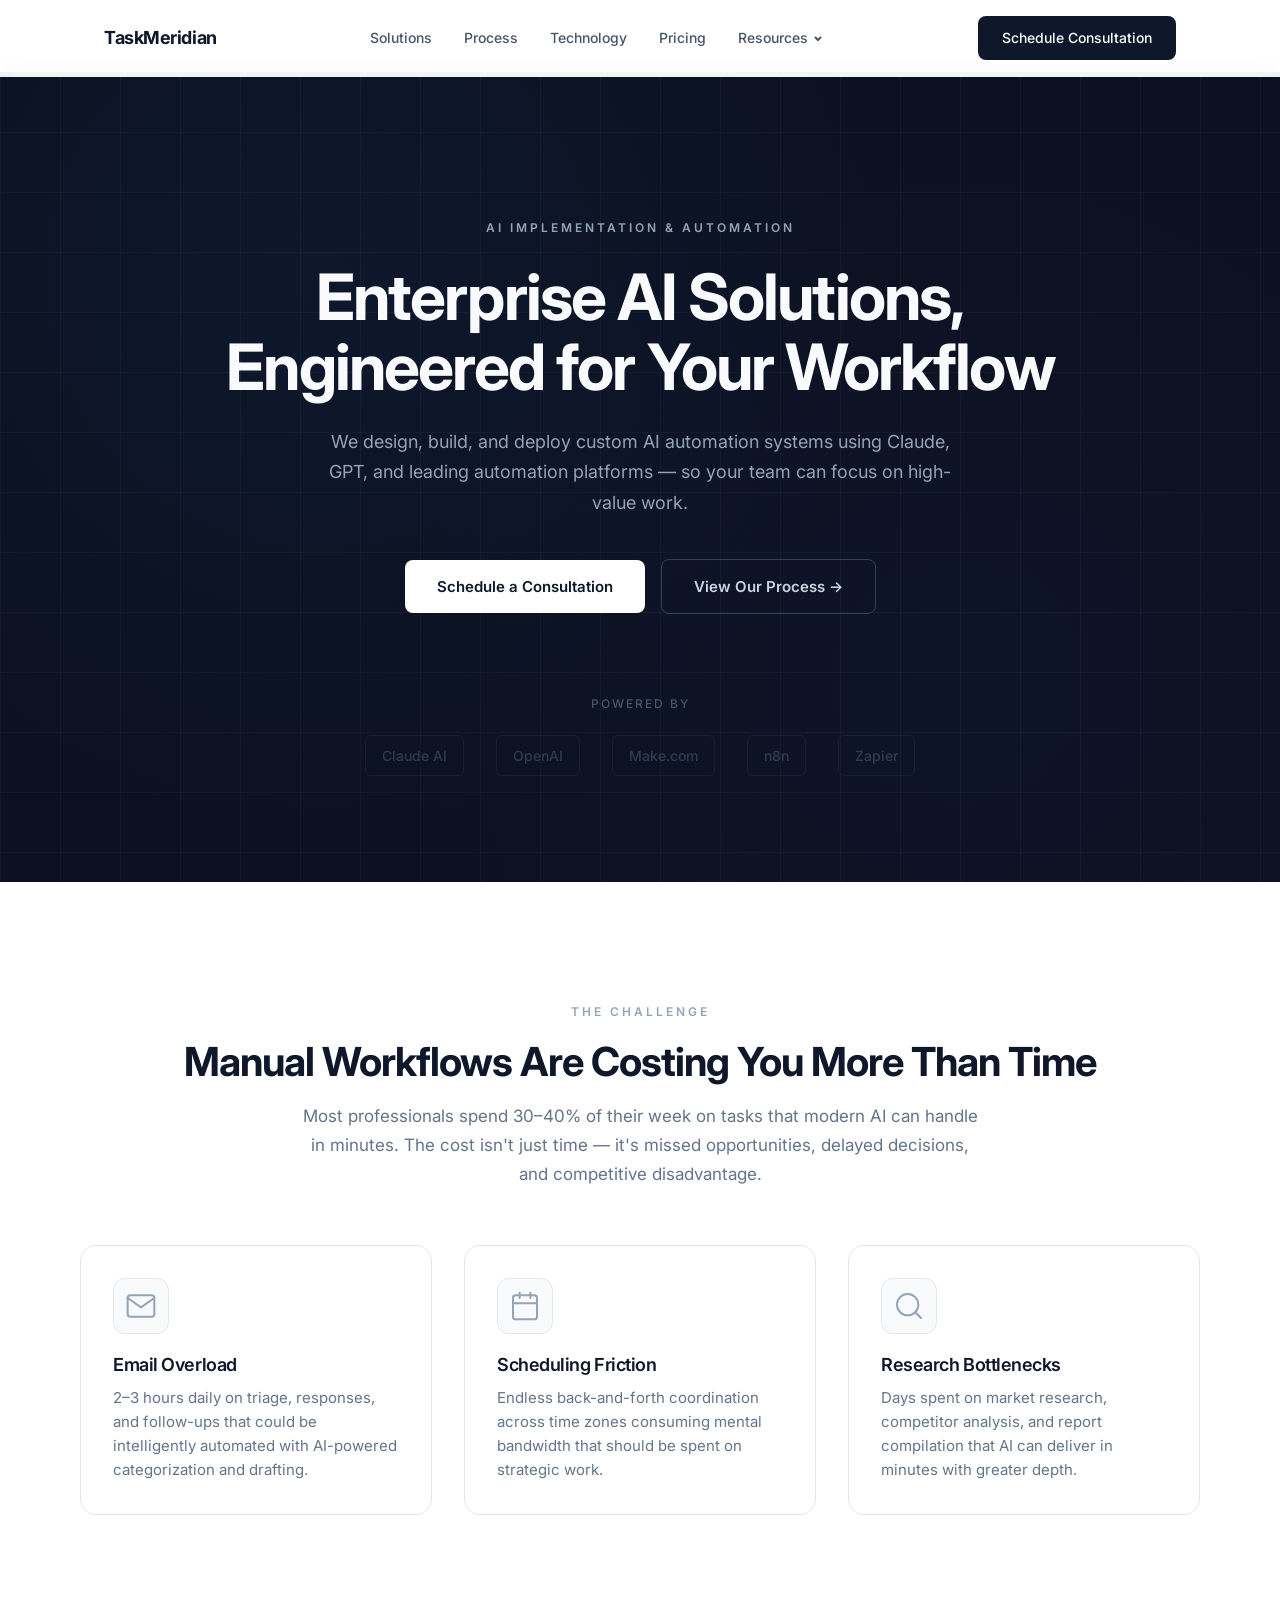
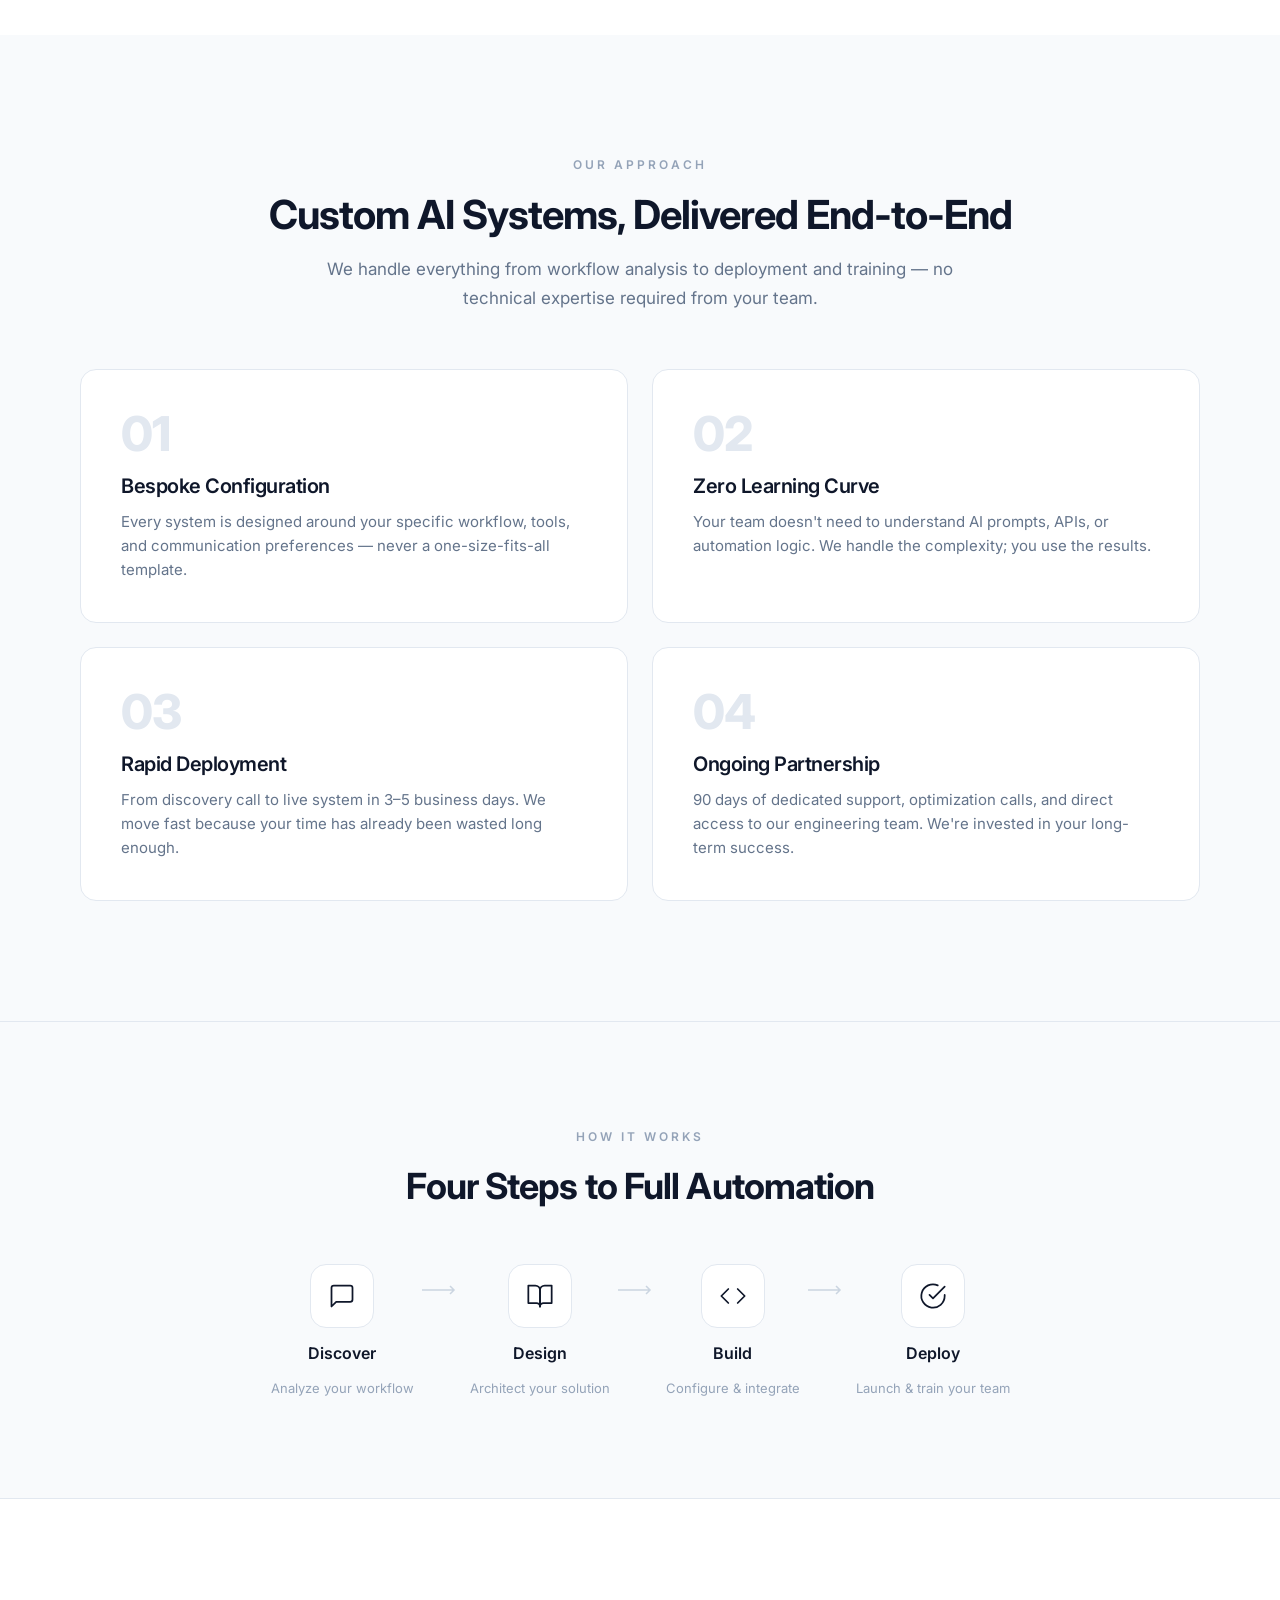
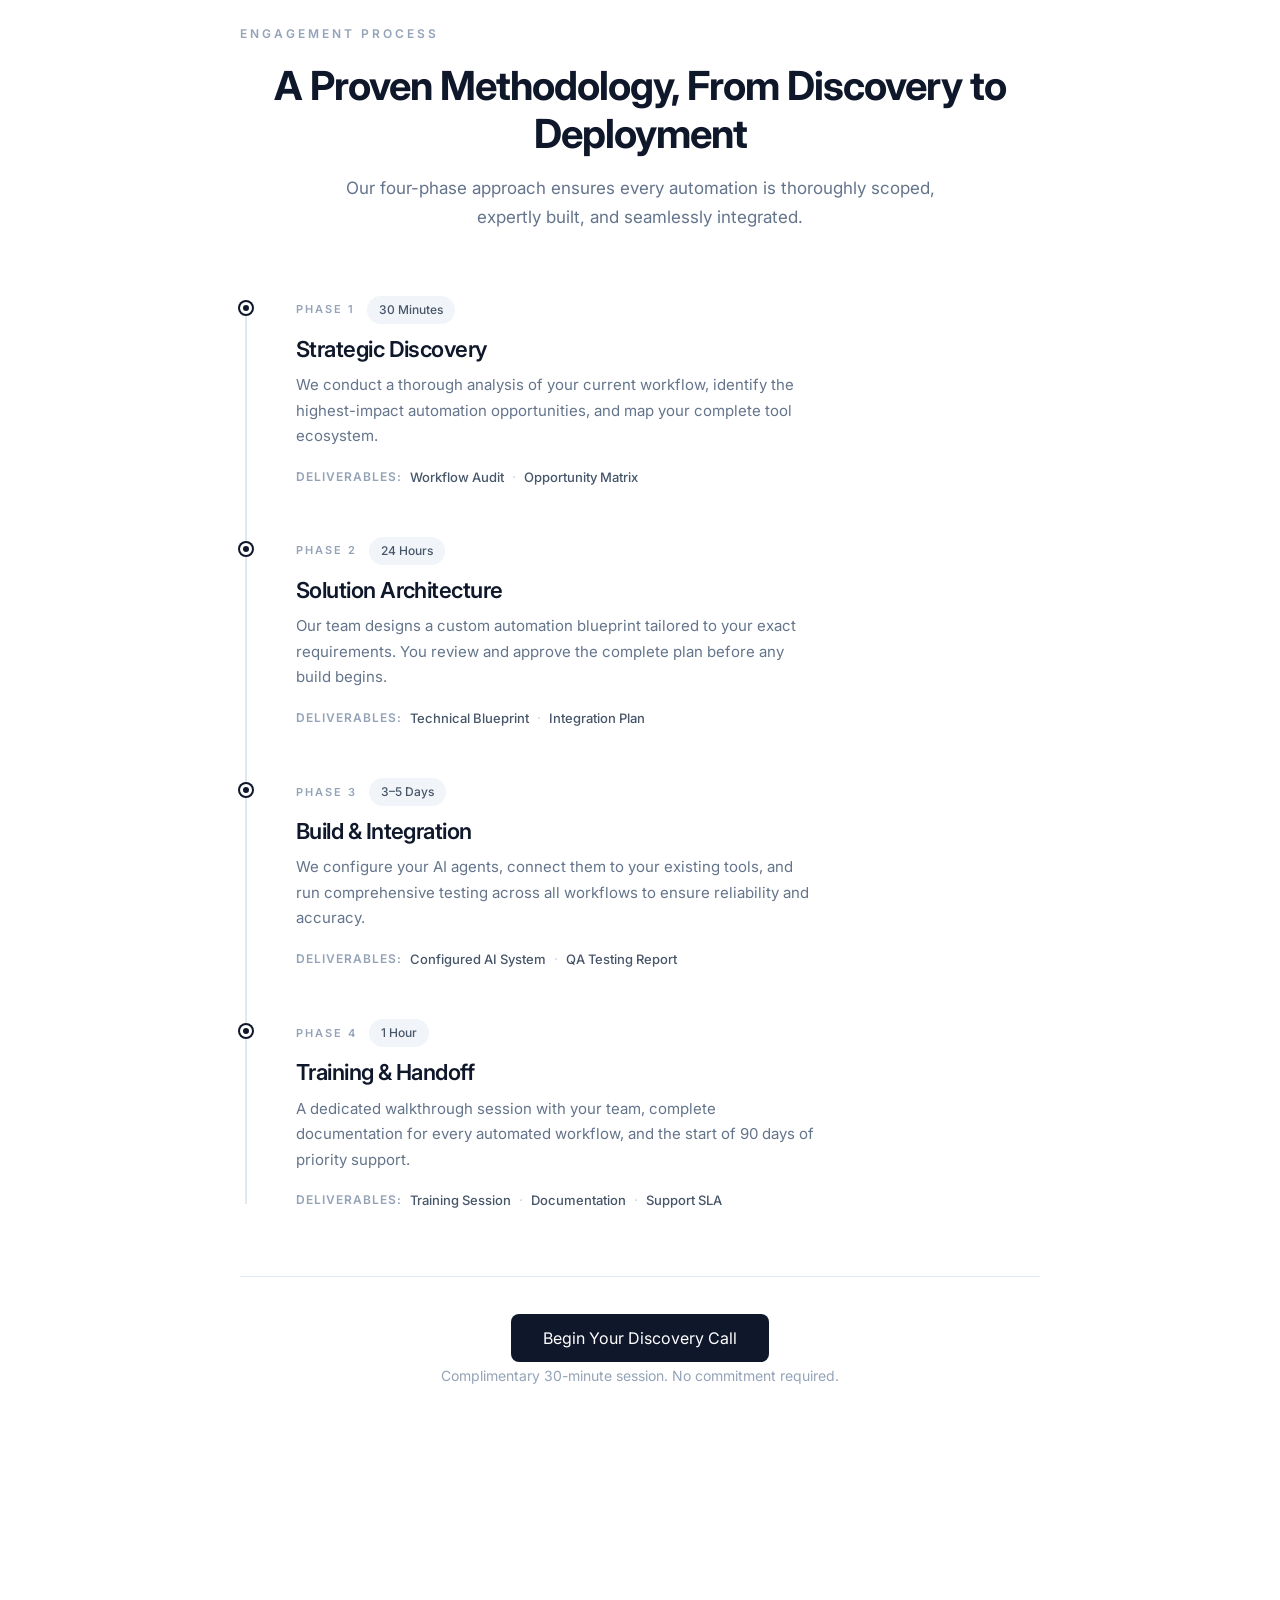
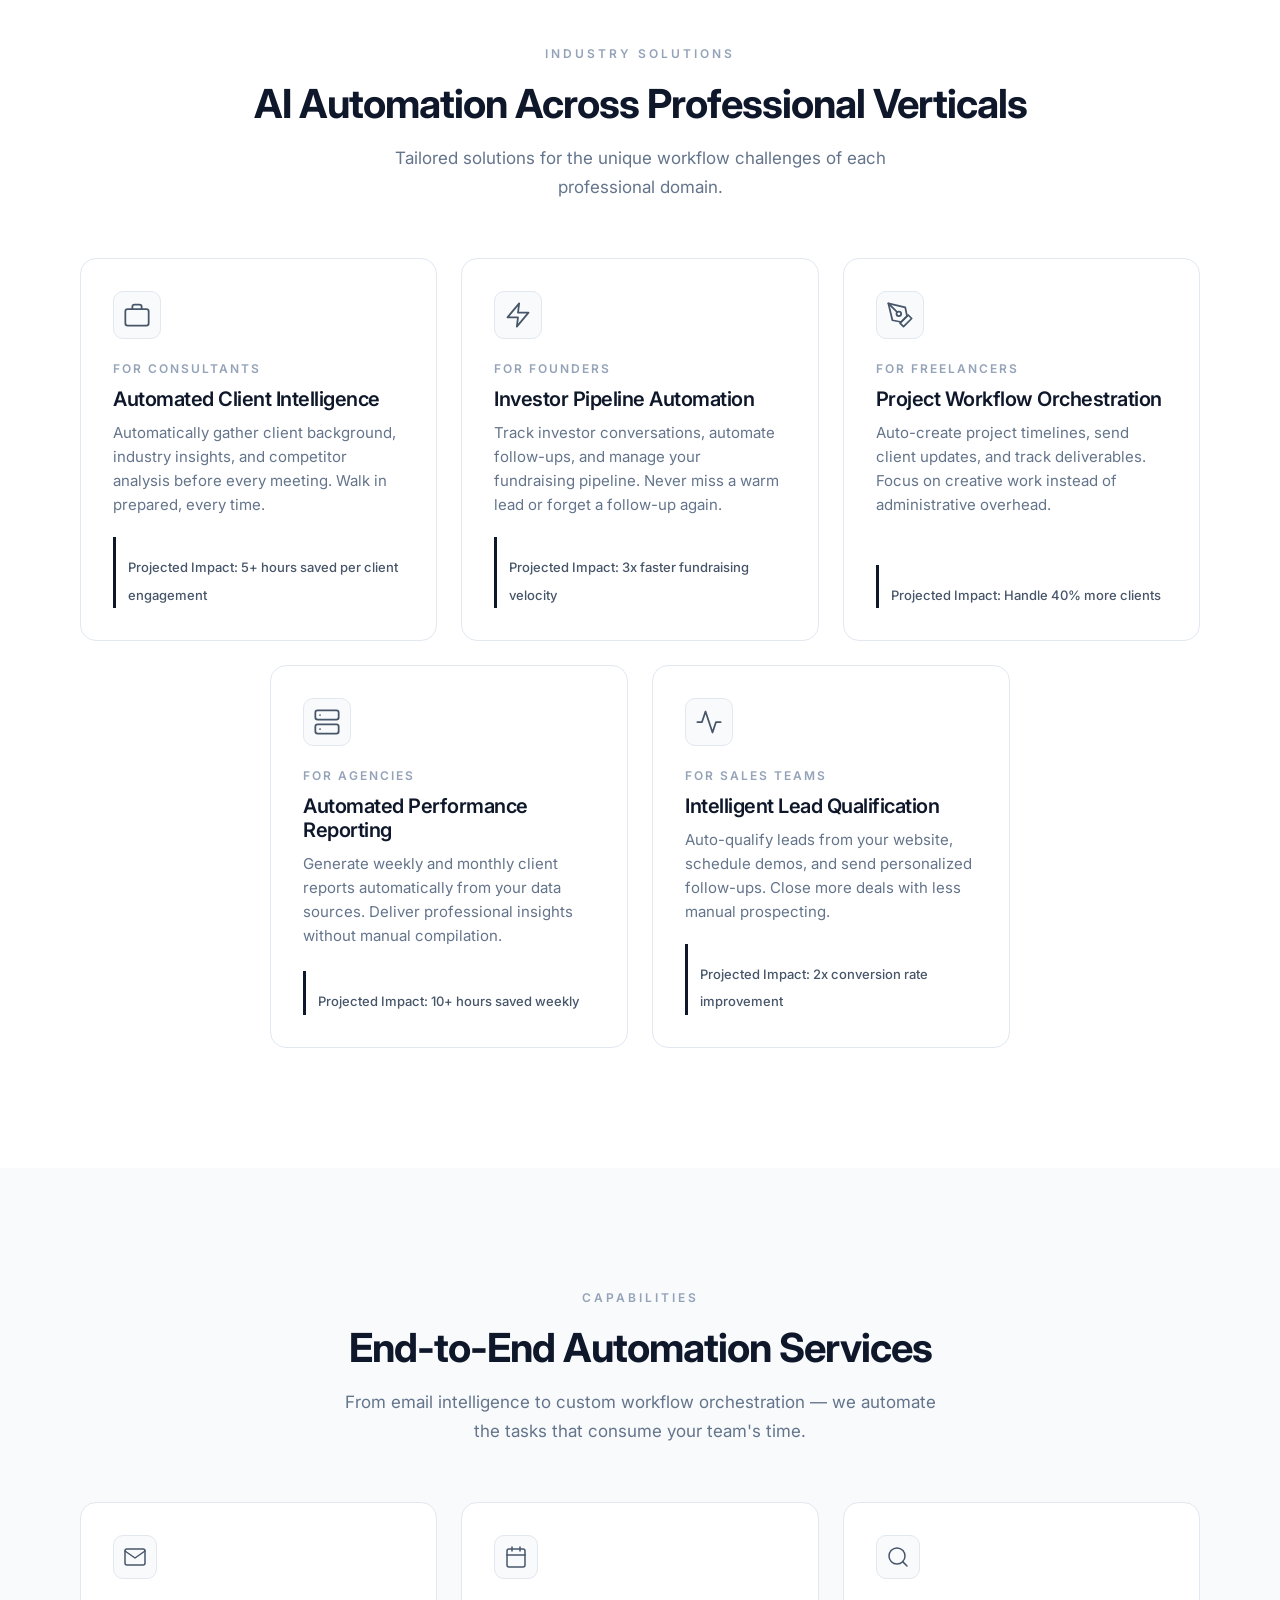
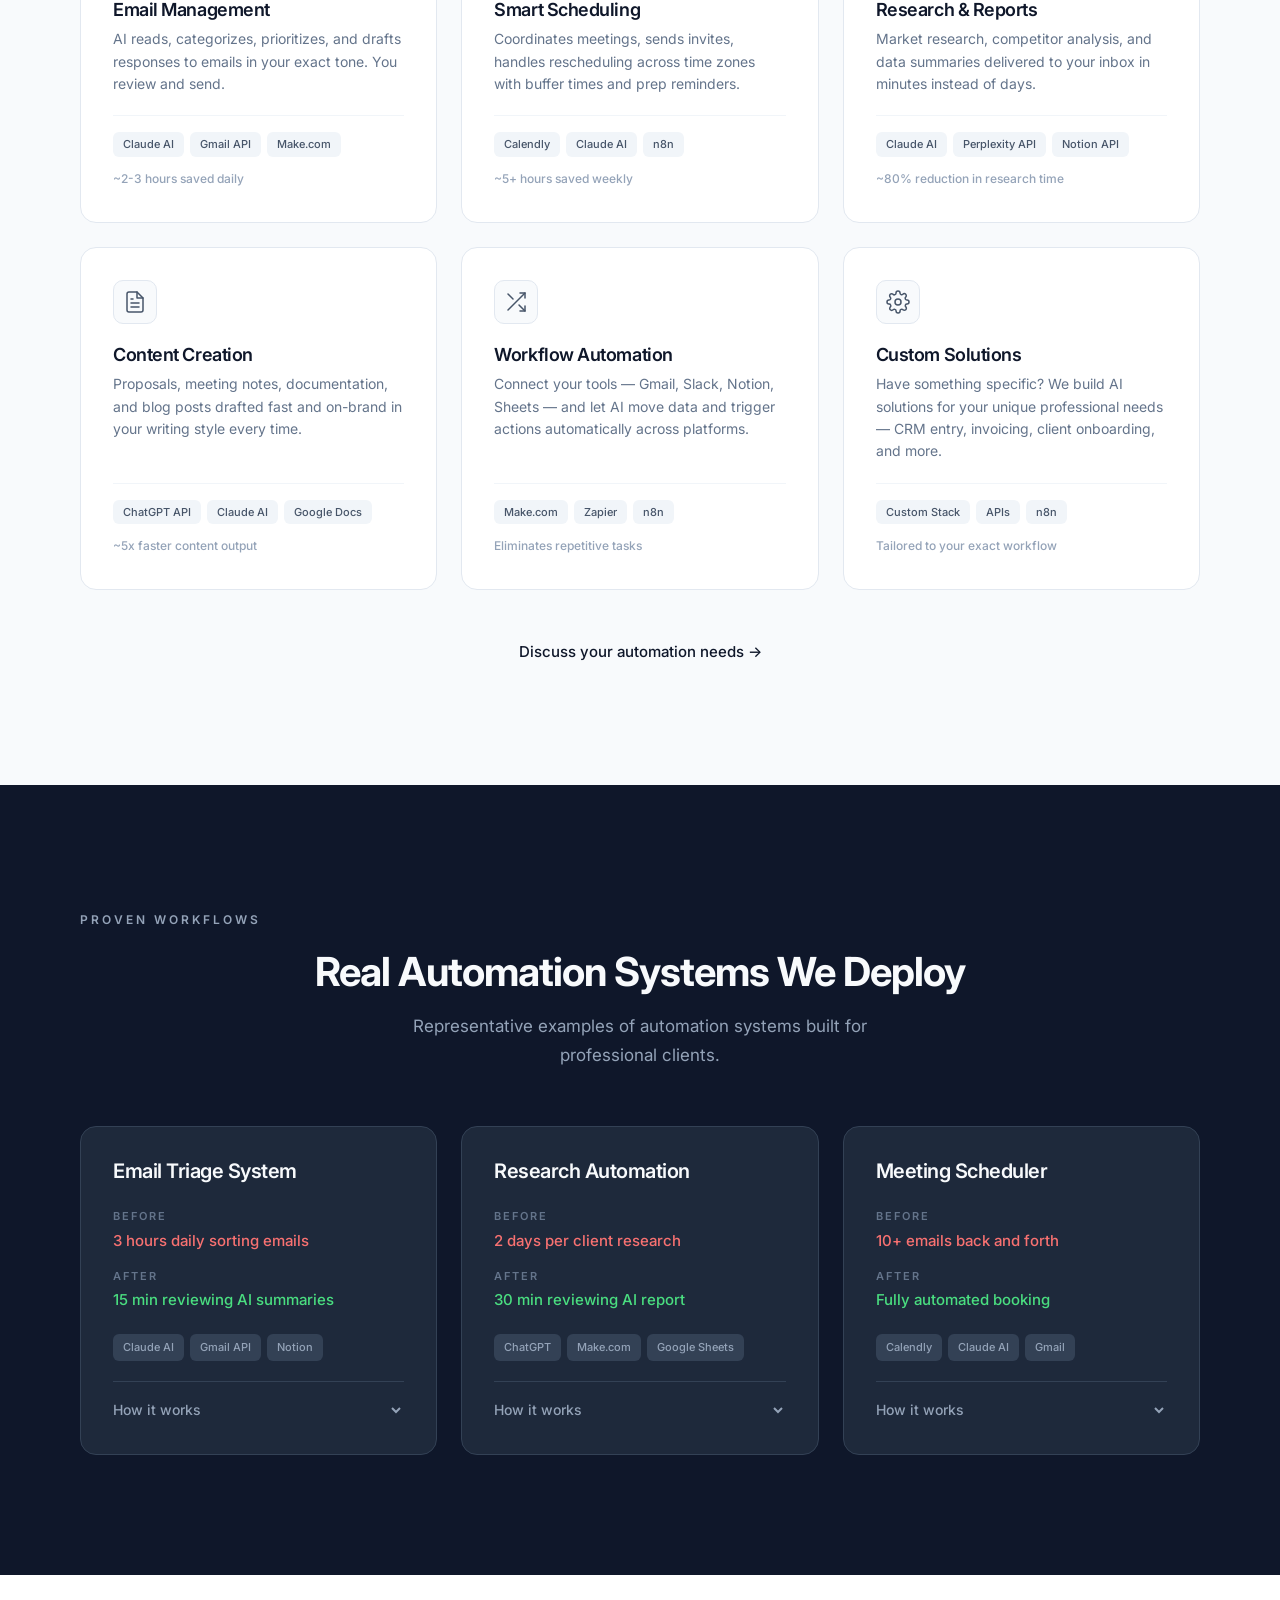
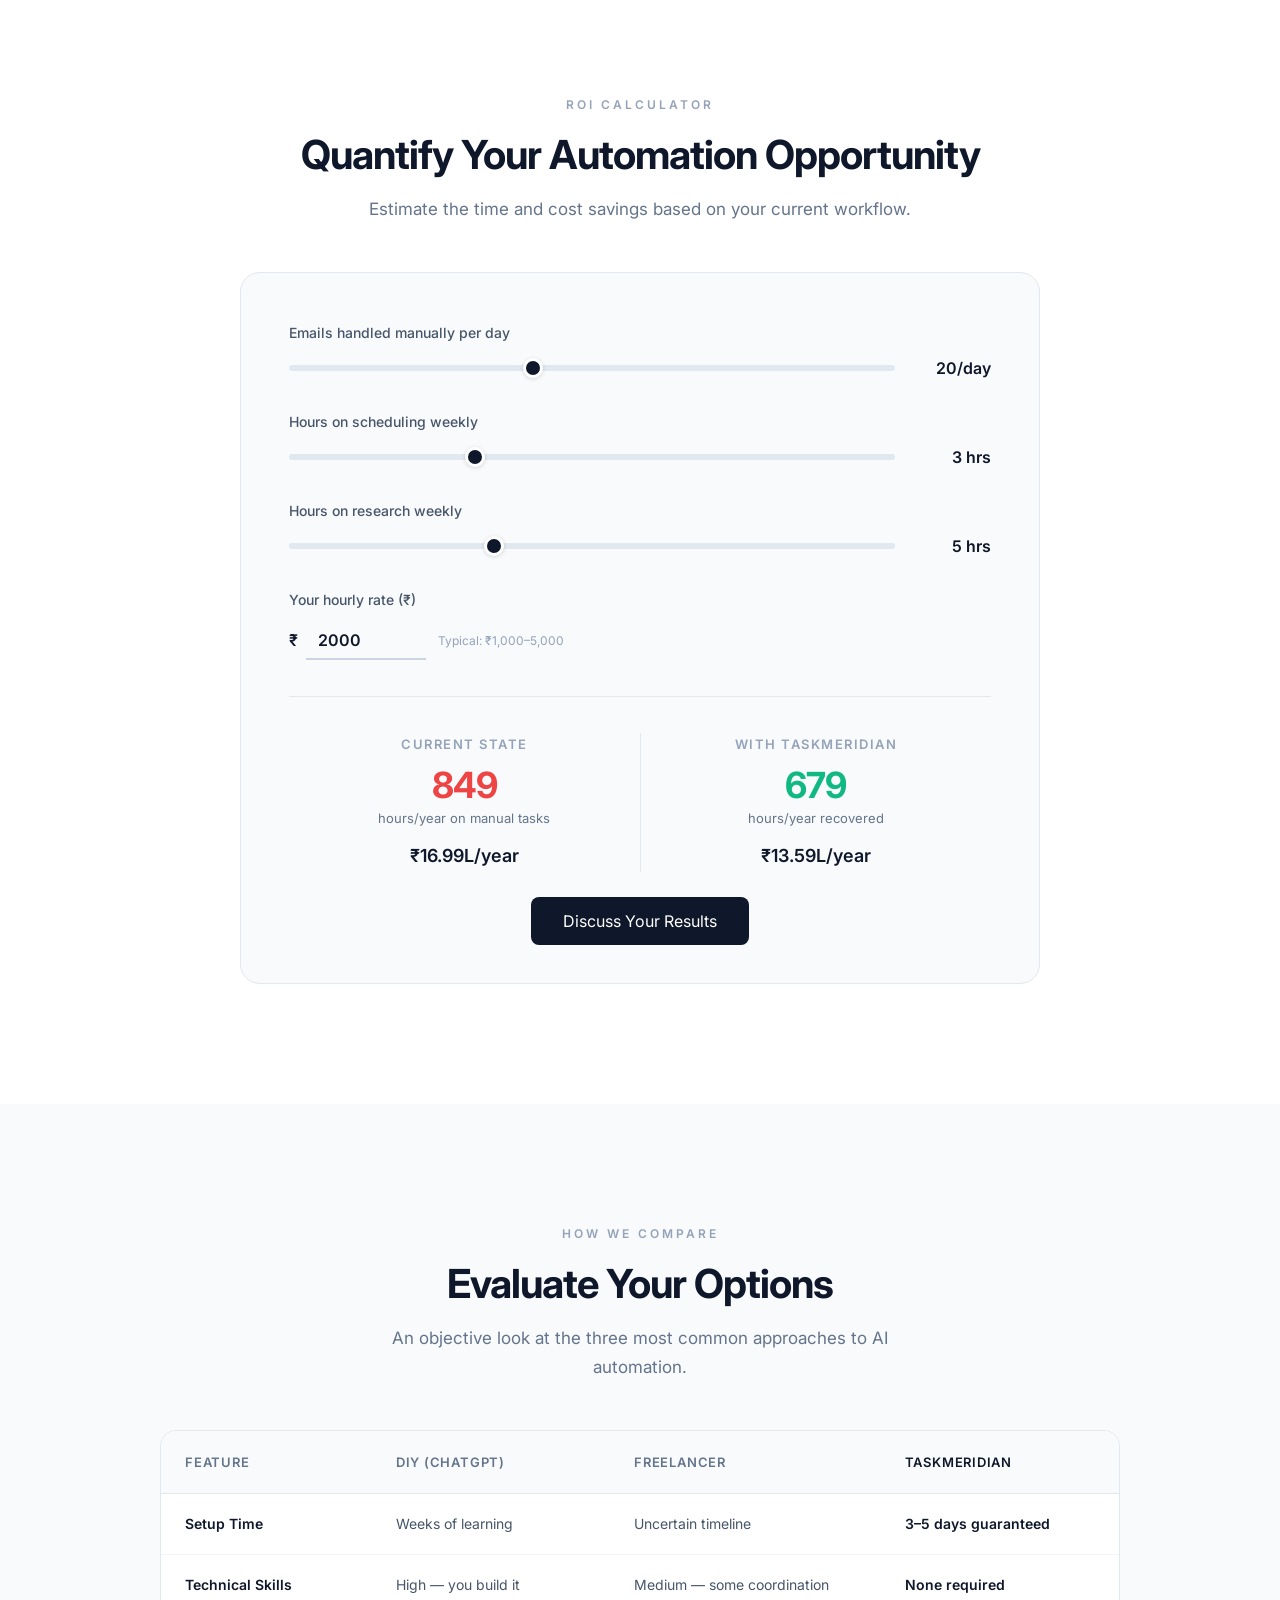
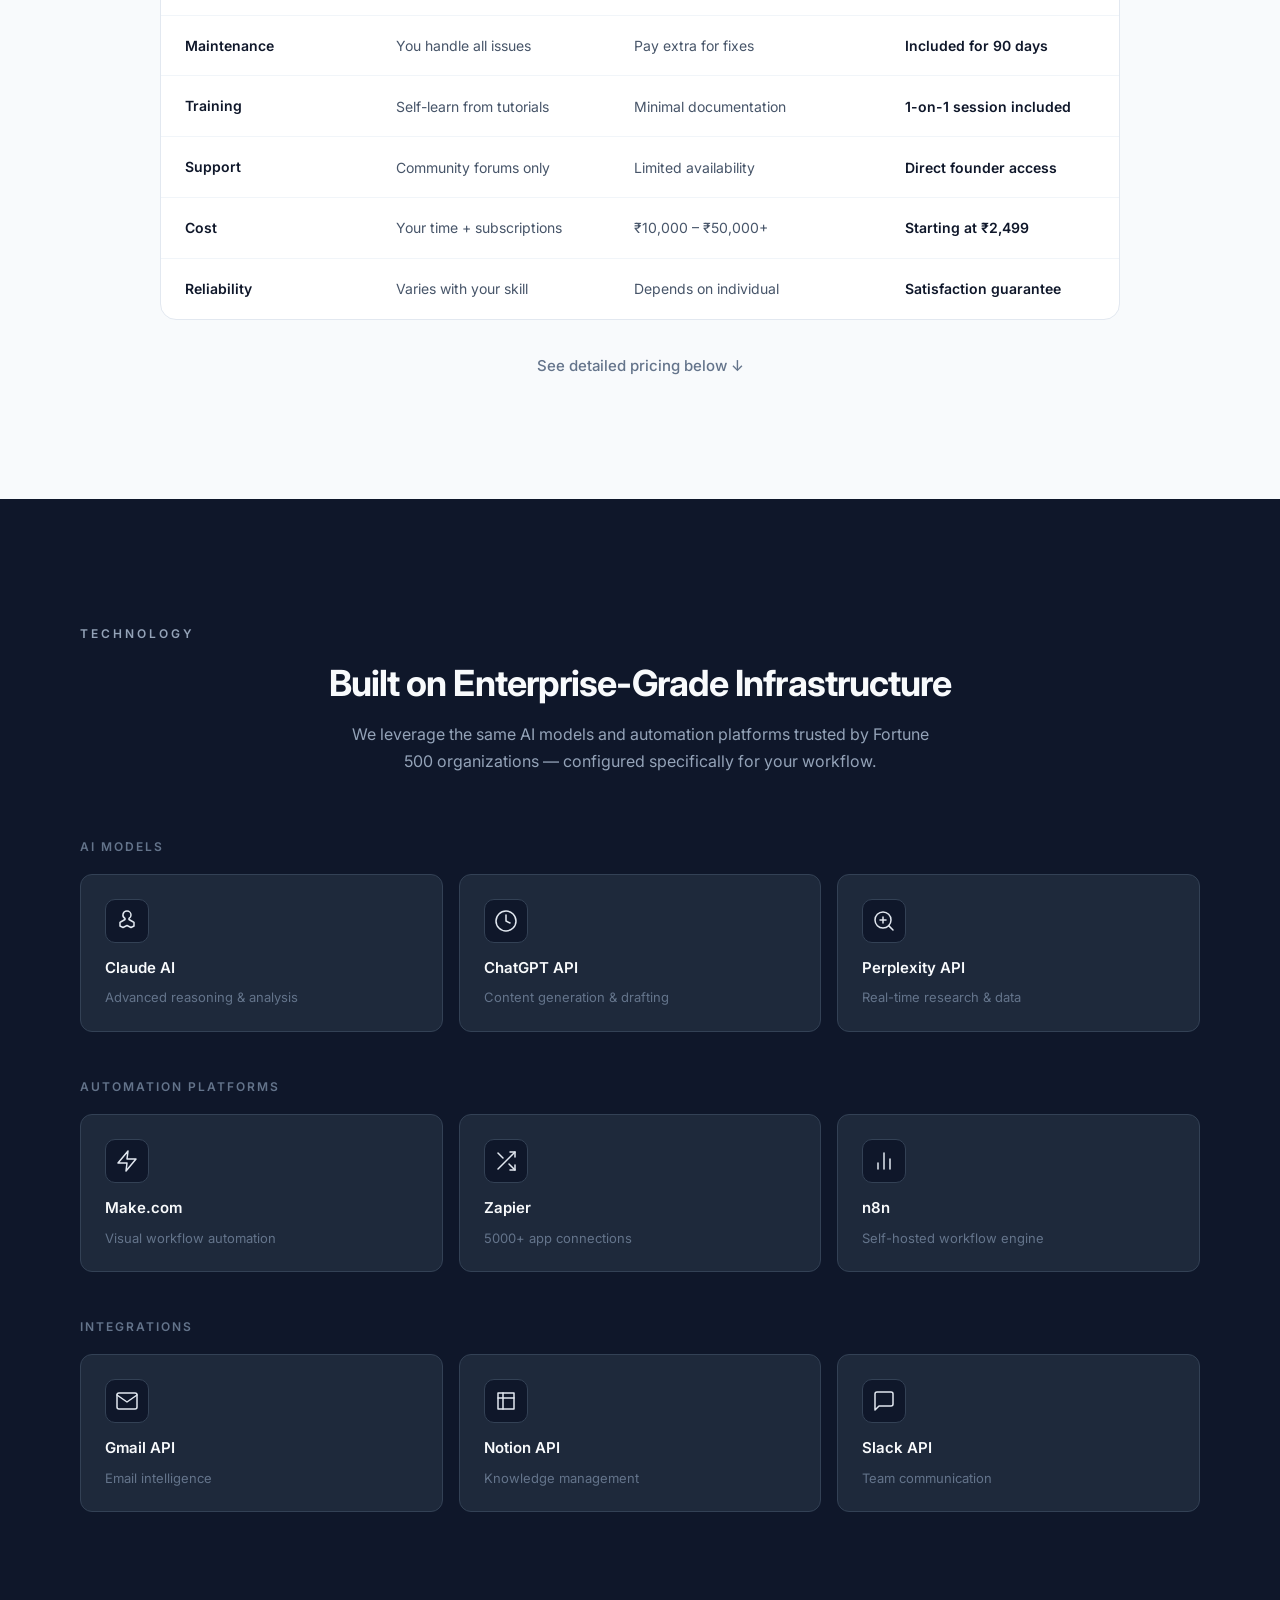
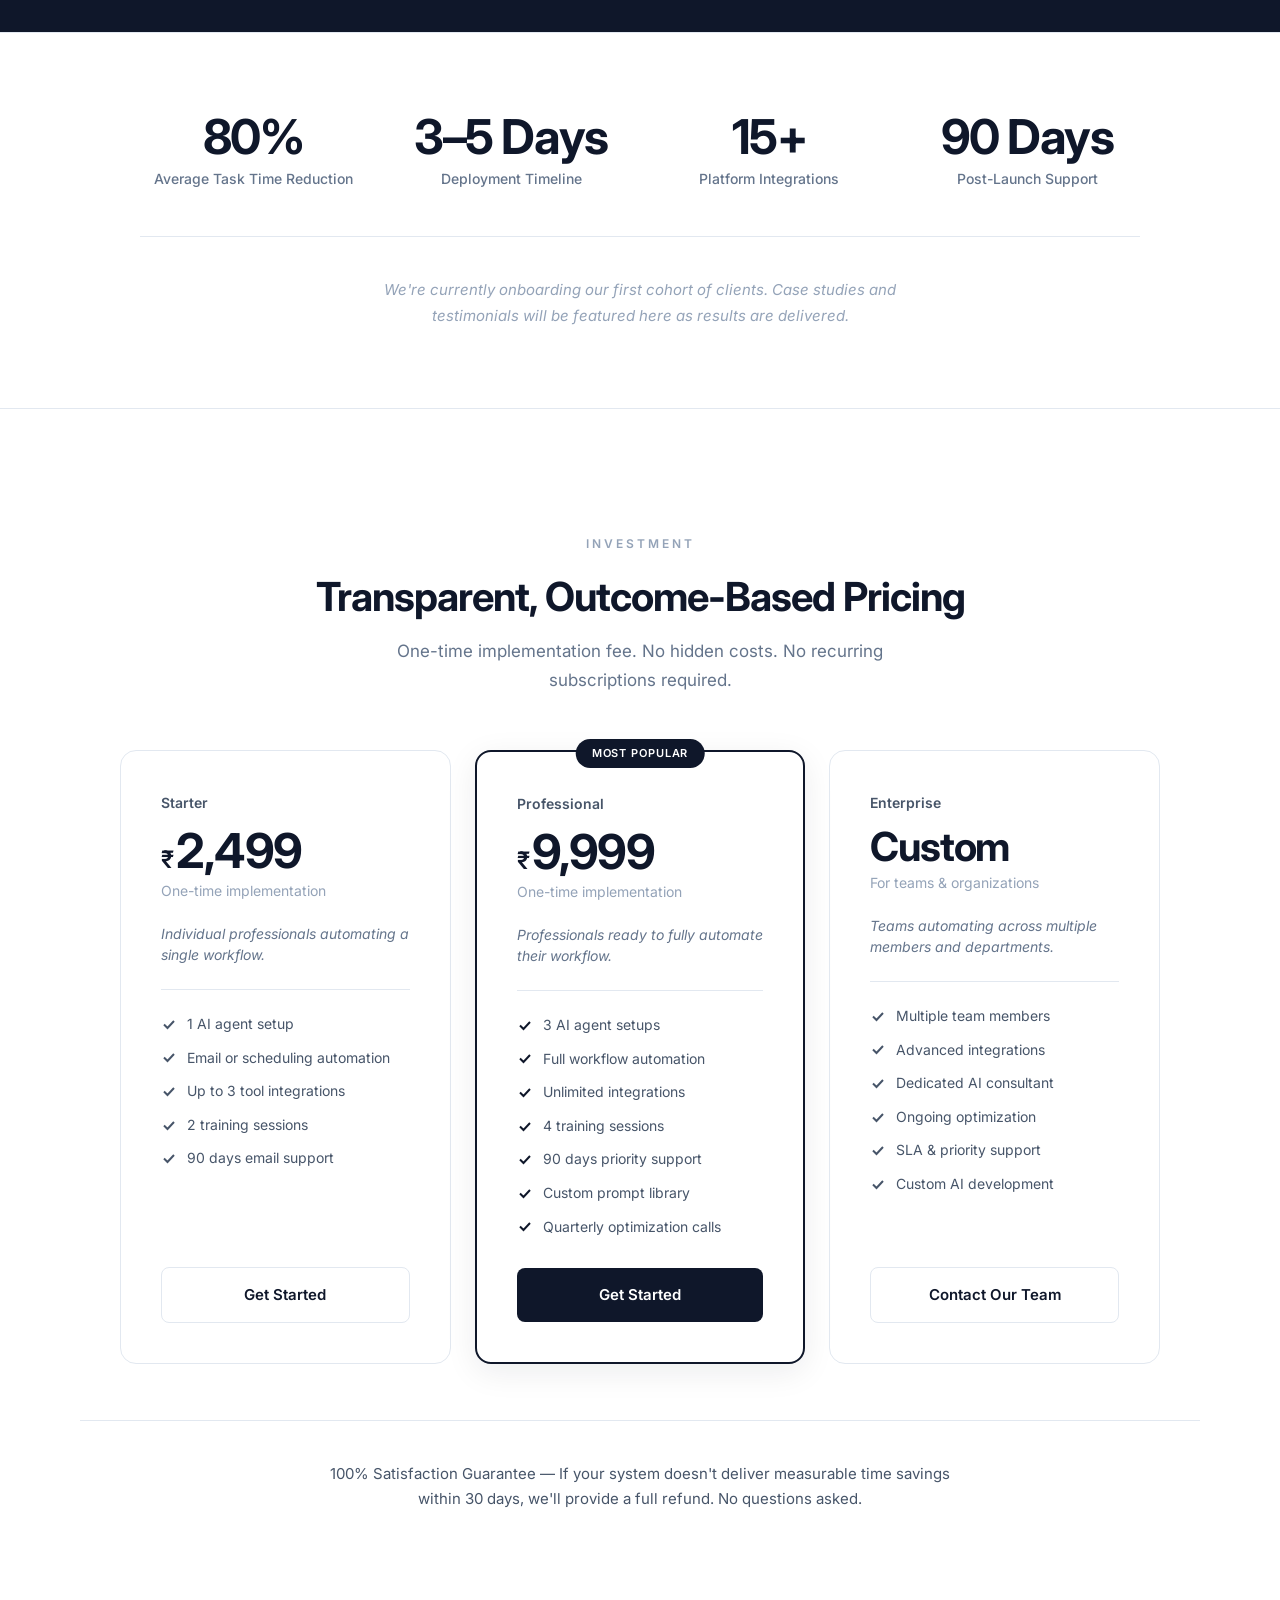
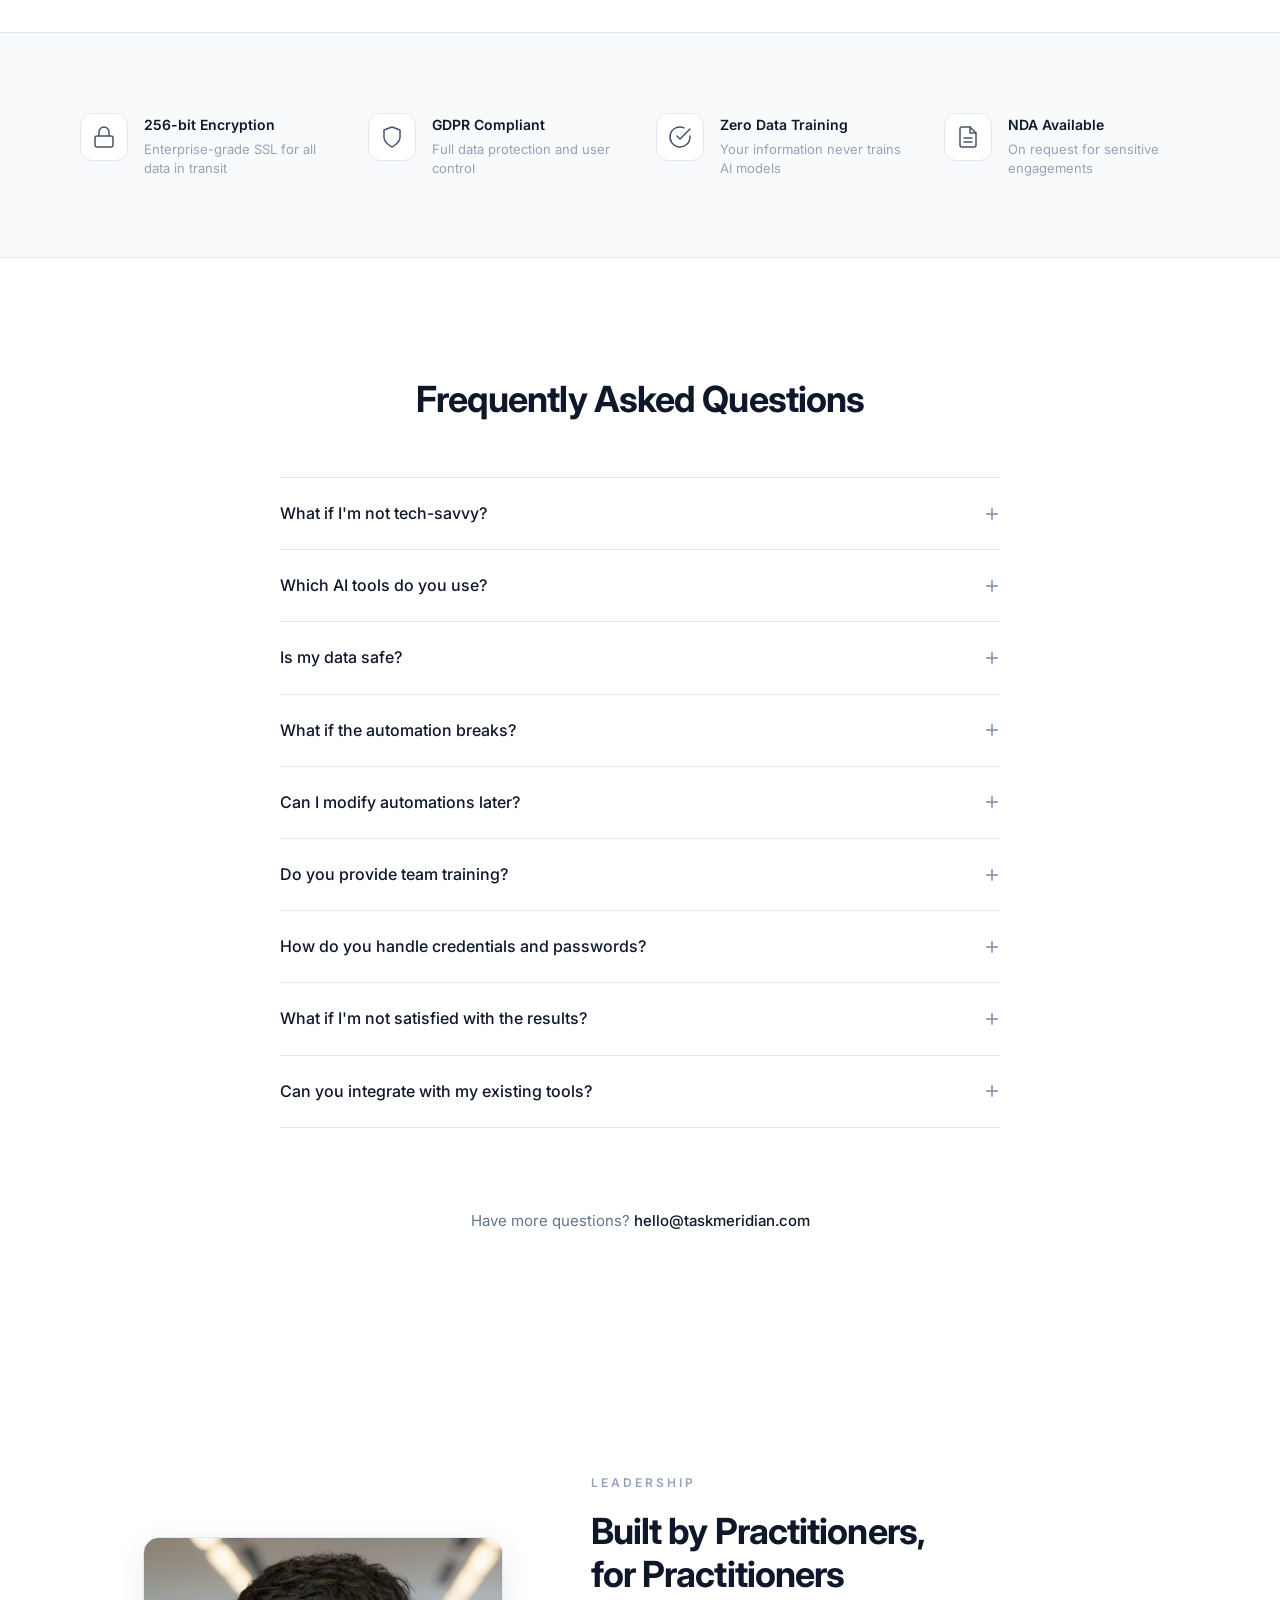
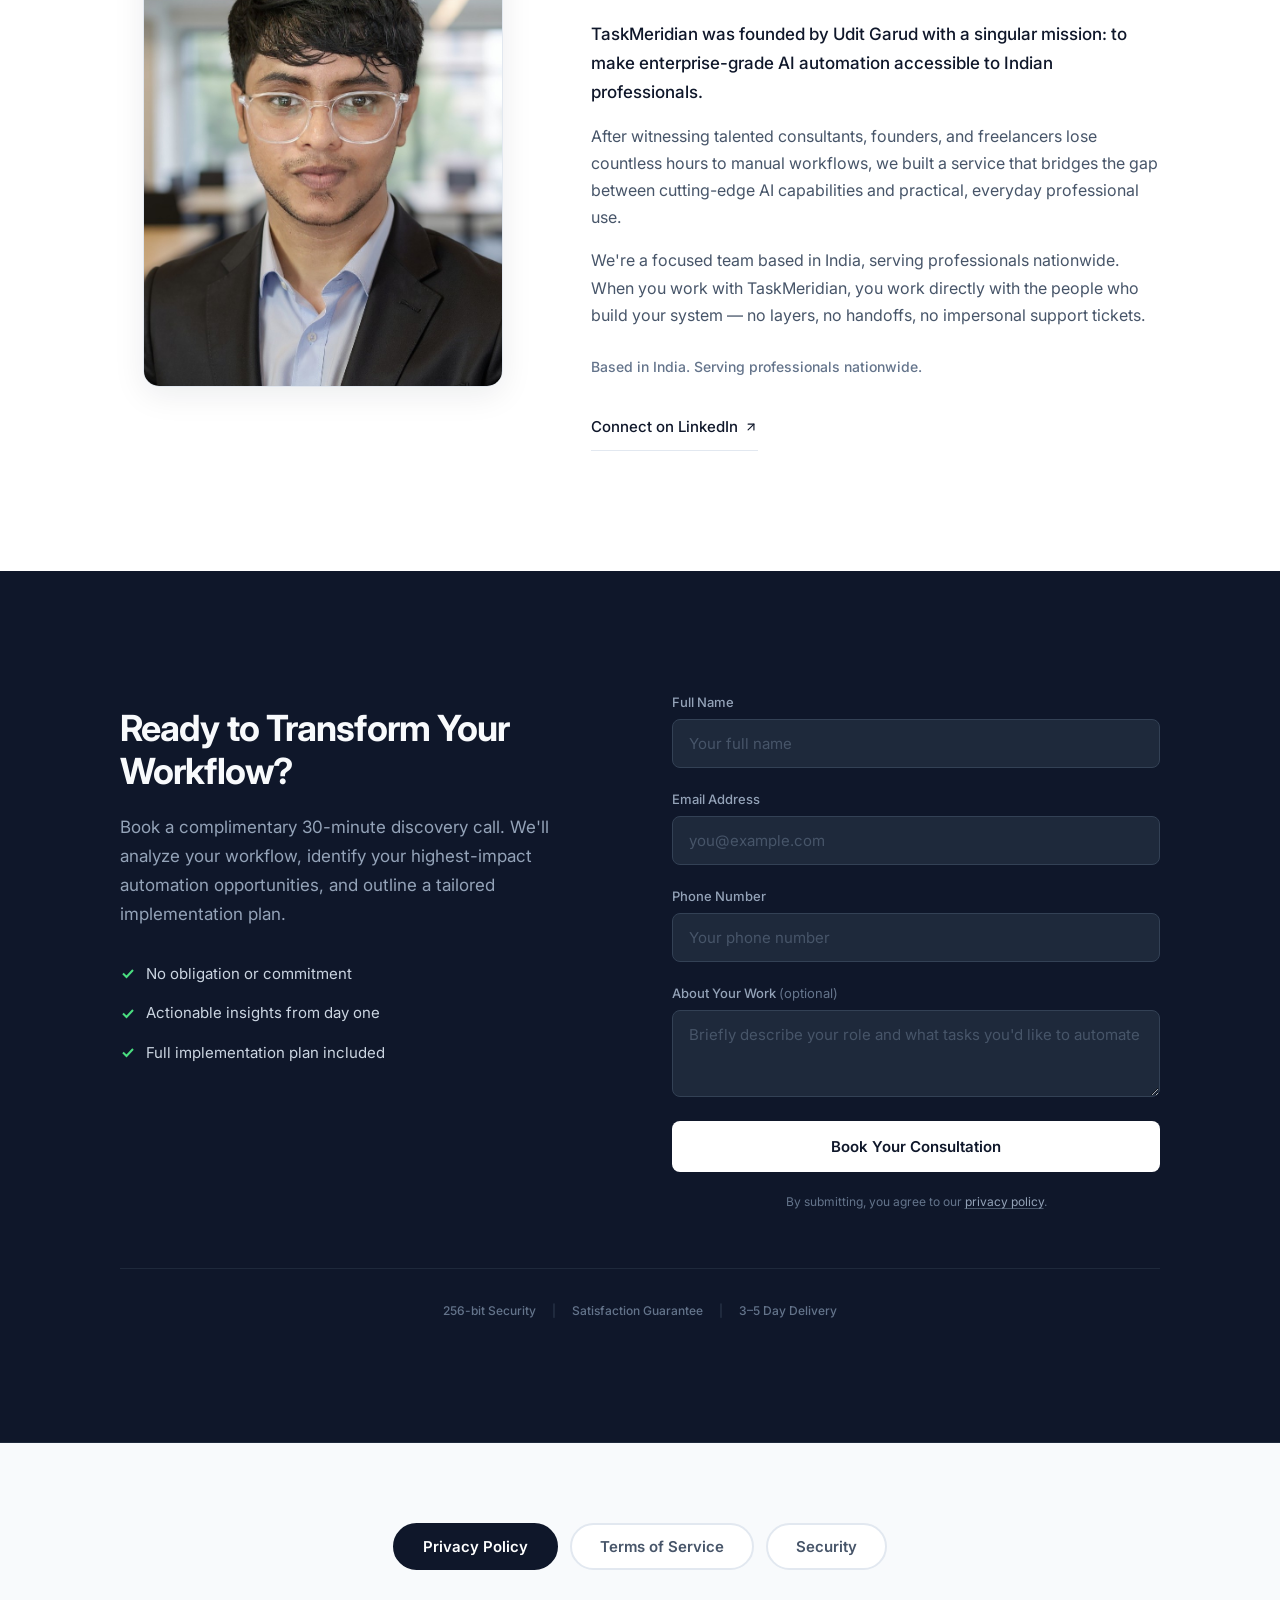
==== index.html @ 958226d6 "CRITICAL BUG FIX: Remove orphaned JSON-LD text visible on page - Removed leftover JSON fragments fro" ====
<!DOCTYPE html>
<html lang="en">
<head>
    <meta charset="UTF-8">
    <meta name="viewport" content="width=device-width, initial-scale=1.0">
    <title>TaskMeridian | AI Automation & Implementation Services for Professionals</title>
    <meta name="description" content="TaskMeridian designs and deploys custom AI automation systems using Claude, GPT, and leading platforms. Enterprise-grade solutions for consultants, founders, and professional teams across India.">
    <meta name="keywords" content="AI automation, AI agents, workflow automation, Claude AI, Make.com, n8n, AI consultancy India, professional automation services">
    <meta name="author" content="TaskMeridian">
    <meta name="robots" content="index, follow">
    <link rel="canonical" href="https://taskmeridian.com/">
    
    <!-- Favicon -->
    <link rel="icon" href="data:image/svg+xml,<svg xmlns='http://www.w3.org/2000/svg' viewBox='0 0 100 100'><circle cx='50' cy='50' r='45' fill='%230F172A'/><text x='50' y='65' text-anchor='middle' fill='white' font-size='45' font-family='system-ui'>T</text></svg>">
    
    <!-- Open Graph / Social Media -->
    <meta property="og:type" content="website">
    <meta property="og:title" content="TaskMeridian — Enterprise AI Automation for Professionals">
    <meta property="og:description" content="We design, build, and deploy custom AI automation systems. Enterprise-grade solutions for consultants, founders, and professional teams across India.">
    <meta property="og:image" content="https://taskmeridian.com/og-image.jpg">
    <meta property="og:url" content="https://taskmeridian.com">
    <meta property="og:site_name" content="TaskMeridian">
    <meta property="og:locale" content="en_IN">
    
    <!-- Twitter -->
    <meta name="twitter:card" content="summary_large_image">
    <meta name="twitter:title" content="TaskMeridian — Enterprise AI Automation">
    <meta name="twitter:description" content="Custom AI automation systems for professionals. From email intelligence to workflow orchestration.">
    
    <link rel="preconnect" href="https://fonts.googleapis.com">
    <link rel="preconnect" href="https://fonts.gstatic.com" crossorigin>
    <link href="https://fonts.googleapis.com/css2?family=Inter:wght@400;500;600;700;800&display=swap" rel="stylesheet">
    <link rel="stylesheet" href="styles.css">
    
    <!-- Schema Markup -->
    <script type="application/ld+json">
    {
        "@context": "https://schema.org",
        "@type": "ProfessionalService",
        "name": "TaskMeridian",
        "description": "AI automation implementation services for professionals. We design, build, and deploy custom AI systems using Claude, GPT, and leading automation platforms.",
        "url": "https://taskmeridian.com",
        "areaServed": {
            "@type": "Country",
            "name": "India"
        },
        "serviceType": ["AI Automation Consulting", "Workflow Automation", "AI Agent Development"],
        "founder": {
            "@type": "Person",
            "name": "Udit Garud"
        },
        "contactPoint": {
            "@type": "ContactPoint",
            "email": "hello@taskmeridian.com",
            "contactType": "sales"
        },
        "priceRange": "₹2,499 - ₹9,999"
    }
    </script>
    
    <!-- FAQPage Schema -->
    <script type="application/ld+json">
    {
        "@context": "https://schema.org",
        "@type": "FAQPage",
        "mainEntity": [
            {
                "@type": "Question",
                "name": "What if I'm not tech-savvy?",
                "acceptedAnswer": {
                    "@type": "Answer",
                    "text": "Perfect! You're our ideal client. We specifically designed our service for busy professionals who don't have time to learn tech. You describe your problem in plain English, we build the solution."
                }
            },
            {
                "@type": "Question",
                "name": "How long until my AI is working?",
                "acceptedAnswer": {
                    "@type": "Answer",
                    "text": "Most clients have their AI system up and running within 3-5 business days after our discovery call."
                }
            },
            {
                "@type": "Question",
                "name": "Is my data safe?",
                "acceptedAnswer": {
                    "@type": "Answer",
                    "text": "Absolutely. We implement multiple layers of security: 256-bit SSL encryption, secure API key storage, and isolated environments per client. Your data is never used to train AI models."
                }
            }
        ]
    }
    </script>
</head>
<body>
    <!-- Navigation -->
    <nav class="navbar">
        <div class="nav-container">
            <a href="#" class="nav-logo">TaskMeridian</a>
            <div class="nav-links">
                <a href="#solutions">Solutions</a>
                <a href="#process">Process</a>
                <a href="#technology">Technology</a>
                <a href="#pricing">Pricing</a>
                <div class="nav-dropdown">
                    <a href="#" class="dropdown-trigger">Resources <svg width="12" height="12" viewBox="0 0 12 12" fill="none" stroke="currentColor" stroke-width="2"><path d="M3 5l3 3 3-3"/></svg></a>
                    <div class="dropdown-menu">
                        <a href="blog.html">Blog</a>
                        <a href="case-studies.html">Case Studies</a>
                        <a href="resources.html">Tools & Templates</a>
                    </div>
                </div>
            </div>
            <a href="#book" class="nav-cta">Schedule Consultation</a>
            <button class="nav-hamburger" aria-label="Menu">
                <span></span><span></span><span></span>
            </button>
        </div>
    </nav>

    <!-- Hero -->
    <section class="hero" id="hero">
        <div class="hero-container">
            <div class="hero-content">
                <span class="hero-eyebrow">AI Implementation & Automation</span>
                <h1 class="hero-headline">Enterprise AI Solutions,<br>Engineered for Your Workflow</h1>
                <p class="hero-subheadline">We design, build, and deploy custom AI automation systems using Claude, GPT, and leading automation platforms — so your team can focus on high-value work.</p>
                <div class="hero-cta-row">
                    <a href="#book" class="hero-cta-primary">Schedule a Consultation</a>
                    <a href="#process" class="hero-cta-secondary">View Our Process →</a>
                </div>
            </div>
            <div class="hero-trust-bar">
                <span class="hero-trust-label">Powered by</span>
                <div class="hero-trust-logos">
                    <span class="trust-logo-item">Claude AI</span>
                    <span class="trust-logo-item">OpenAI</span>
                    <span class="trust-logo-item">Make.com</span>
                    <span class="trust-logo-item">n8n</span>
                    <span class="trust-logo-item">Zapier</span>
                </div>
            </div>
        </div>
        <div class="hero-bg-pattern"></div>
    </section>

    <!-- Problem Section -->
    <section class="problem" id="problem">
        <div class="problem-container">
            <span class="section-eyebrow">The Challenge</span>
            <h2 class="problem-headline">Manual Workflows Are Costing You More Than Time</h2>
            <p class="problem-subtext">Most professionals spend 30–40% of their week on tasks that modern AI can handle in minutes. The cost isn't just time — it's missed opportunities, delayed decisions, and competitive disadvantage.</p>

            <div class="problem-grid">
                <div class="problem-card">
                    <div class="problem-card-icon">
                        <svg width="32" height="32" viewBox="0 0 24 24" fill="none" stroke="#94A3B8" stroke-width="1.5" stroke-linecap="round" stroke-linejoin="round">
                            <path d="M4 4h16c1.1 0 2 .9 2 2v12c0 1.1-.9 2-2 2H4c-1.1 0-2-.9-2-2V6c0-1.1.9-2 2-2z"/>
                            <polyline points="22,6 12,13 2,6"/>
                        </svg>
                    </div>
                    <h3 class="problem-card-title">Email Overload</h3>
                    <p class="problem-card-desc">2–3 hours daily on triage, responses, and follow-ups that could be intelligently automated with AI-powered categorization and drafting.</p>
                </div>

                <div class="problem-card">
                    <div class="problem-card-icon">
                        <svg width="32" height="32" viewBox="0 0 24 24" fill="none" stroke="#94A3B8" stroke-width="1.5" stroke-linecap="round" stroke-linejoin="round">
                            <rect x="3" y="4" width="18" height="18" rx="2" ry="2"/>
                            <line x1="16" y1="2" x2="16" y2="6"/>
                            <line x1="8" y1="2" x2="8" y2="6"/>
                            <line x1="3" y1="10" x2="21" y2="10"/>
                        </svg>
                    </div>
                    <h3 class="problem-card-title">Scheduling Friction</h3>
                    <p class="problem-card-desc">Endless back-and-forth coordination across time zones consuming mental bandwidth that should be spent on strategic work.</p>
                </div>

                <div class="problem-card">
                    <div class="problem-card-icon">
                        <svg width="32" height="32" viewBox="0 0 24 24" fill="none" stroke="#94A3B8" stroke-width="1.5" stroke-linecap="round" stroke-linejoin="round">
                            <circle cx="11" cy="11" r="8"/>
                            <line x1="21" y1="21" x2="16.65" y2="16.65"/>
                        </svg>
                    </div>
                    <h3 class="problem-card-title">Research Bottlenecks</h3>
                    <p class="problem-card-desc">Days spent on market research, competitor analysis, and report compilation that AI can deliver in minutes with greater depth.</p>
                </div>
            </div>
        </div>
    </section>

    <!-- Solution Section -->
    <section class="solution" id="solutions">
        <div class="solution-container">
            <span class="section-eyebrow">Our Approach</span>
            <h2 class="solution-headline">Custom AI Systems, Delivered End-to-End</h2>
            <p class="solution-subtext">We handle everything from workflow analysis to deployment and training — no technical expertise required from your team.</p>

            <div class="solution-grid">
                <div class="solution-card">
                    <span class="solution-card-number">01</span>
                    <h3 class="solution-card-title">Bespoke Configuration</h3>
                    <p class="solution-card-desc">Every system is designed around your specific workflow, tools, and communication preferences — never a one-size-fits-all template.</p>
                </div>

                <div class="solution-card">
                    <span class="solution-card-number">02</span>
                    <h3 class="solution-card-title">Zero Learning Curve</h3>
                    <p class="solution-card-desc">Your team doesn't need to understand AI prompts, APIs, or automation logic. We handle the complexity; you use the results.</p>
                </div>

                <div class="solution-card">
                    <span class="solution-card-number">03</span>
                    <h3 class="solution-card-title">Rapid Deployment</h3>
                    <p class="solution-card-desc">From discovery call to live system in 3–5 business days. We move fast because your time has already been wasted long enough.</p>
                </div>

                <div class="solution-card">
                    <span class="solution-card-number">04</span>
                    <h3 class="solution-card-title">Ongoing Partnership</h3>
                    <p class="solution-card-desc">90 days of dedicated support, optimization calls, and direct access to our engineering team. We're invested in your long-term success.</p>
                </div>
            </div>
        </div>
    </section>

    <!-- Process Visual -->
    <section class="process-visual">
        <div class="process-visual-container">
            <span class="section-eyebrow">How It Works</span>
            <h2 class="process-visual-headline">Four Steps to Full Automation</h2>
            <div class="process-flow">
                <div class="process-flow-step">
                    <div class="process-flow-icon">
                        <svg width="28" height="28" viewBox="0 0 24 24" fill="none" stroke="#0F172A" stroke-width="1.5" stroke-linecap="round" stroke-linejoin="round">
                            <path d="M21 15a2 2 0 0 1-2 2H7l-4 4V5a2 2 0 0 1 2-2h14a2 2 0 0 1 2 2z"/>
                        </svg>
                    </div>
                    <span class="process-flow-label">Discover</span>
                    <span class="process-flow-desc">Analyze your workflow</span>
                </div>
                <div class="process-flow-connector">
                    <svg width="40" height="12" viewBox="0 0 40 12" fill="none" stroke="#CBD5E1" stroke-width="1.5">
                        <path d="M0 6h32M28 2l4 4-4 4"/>
                    </svg>
                </div>
                <div class="process-flow-step">
                    <div class="process-flow-icon">
                        <svg width="28" height="28" viewBox="0 0 24 24" fill="none" stroke="#0F172A" stroke-width="1.5" stroke-linecap="round" stroke-linejoin="round">
                            <path d="M2 3h6a4 4 0 0 1 4 4v14a3 3 0 0 0-3-3H2z"/><path d="M22 3h-6a4 4 0 0 0-4 4v14a3 3 0 0 1 3-3h7z"/>
                        </svg>
                    </div>
                    <span class="process-flow-label">Design</span>
                    <span class="process-flow-desc">Architect your solution</span>
                </div>
                <div class="process-flow-connector">
                    <svg width="40" height="12" viewBox="0 0 40 12" fill="none" stroke="#CBD5E1" stroke-width="1.5">
                        <path d="M0 6h32M28 2l4 4-4 4"/>
                    </svg>
                </div>
                <div class="process-flow-step">
                    <div class="process-flow-icon">
                        <svg width="28" height="28" viewBox="0 0 24 24" fill="none" stroke="#0F172A" stroke-width="1.5" stroke-linecap="round" stroke-linejoin="round">
                            <polyline points="16 18 22 12 16 6"/><polyline points="8 6 2 12 8 18"/>
                        </svg>
                    </div>
                    <span class="process-flow-label">Build</span>
                    <span class="process-flow-desc">Configure & integrate</span>
                </div>
                <div class="process-flow-connector">
                    <svg width="40" height="12" viewBox="0 0 40 12" fill="none" stroke="#CBD5E1" stroke-width="1.5">
                        <path d="M0 6h32M28 2l4 4-4 4"/>
                    </svg>
                </div>
                <div class="process-flow-step">
                    <div class="process-flow-icon">
                        <svg width="28" height="28" viewBox="0 0 24 24" fill="none" stroke="#0F172A" stroke-width="1.5" stroke-linecap="round" stroke-linejoin="round">
                            <path d="M22 11.08V12a10 10 0 1 1-5.93-9.14"/><polyline points="22 4 12 14.01 9 11.01"/>
                        </svg>
                    </div>
                    <span class="process-flow-label">Deploy</span>
                    <span class="process-flow-desc">Launch & train your team</span>
                </div>
            </div>
        </div>
    </section>

    <!-- Process Timeline -->
    <section class="process-timeline" id="process">
        <div class="process-timeline-container">
            <span class="section-eyebrow">Engagement Process</span>
            <h2 class="process-timeline-headline">A Proven Methodology, From Discovery to Deployment</h2>
            <p class="process-timeline-subtext">Our four-phase approach ensures every automation is thoroughly scoped, expertly built, and seamlessly integrated.</p>

            <div class="timeline">
                <div class="timeline-line"></div>

                <div class="timeline-item">
                    <div class="timeline-dot"></div>
                    <div class="timeline-content">
                        <div class="timeline-meta">
                            <span class="timeline-phase">Phase 1</span>
                            <span class="timeline-duration">30 Minutes</span>
                        </div>
                        <h3 class="timeline-title">Strategic Discovery</h3>
                        <p class="timeline-description">We conduct a thorough analysis of your current workflow, identify the highest-impact automation opportunities, and map your complete tool ecosystem.</p>
                        <div class="timeline-deliverables">
                            <span class="timeline-deliverable-label">Deliverables:</span>
                            <span class="timeline-deliverable">Workflow Audit</span>
                            <span class="timeline-deliverable-separator">&middot;</span>
                            <span class="timeline-deliverable">Opportunity Matrix</span>
                        </div>
                    </div>
                </div>

                <div class="timeline-item">
                    <div class="timeline-dot"></div>
                    <div class="timeline-content">
                        <div class="timeline-meta">
                            <span class="timeline-phase">Phase 2</span>
                            <span class="timeline-duration">24 Hours</span>
                        </div>
                        <h3 class="timeline-title">Solution Architecture</h3>
                        <p class="timeline-description">Our team designs a custom automation blueprint tailored to your exact requirements. You review and approve the complete plan before any build begins.</p>
                        <div class="timeline-deliverables">
                            <span class="timeline-deliverable-label">Deliverables:</span>
                            <span class="timeline-deliverable">Technical Blueprint</span>
                            <span class="timeline-deliverable-separator">&middot;</span>
                            <span class="timeline-deliverable">Integration Plan</span>
                        </div>
                    </div>
                </div>

                <div class="timeline-item">
                    <div class="timeline-dot"></div>
                    <div class="timeline-content">
                        <div class="timeline-meta">
                            <span class="timeline-phase">Phase 3</span>
                            <span class="timeline-duration">3–5 Days</span>
                        </div>
                        <h3 class="timeline-title">Build & Integration</h3>
                        <p class="timeline-description">We configure your AI agents, connect them to your existing tools, and run comprehensive testing across all workflows to ensure reliability and accuracy.</p>
                        <div class="timeline-deliverables">
                            <span class="timeline-deliverable-label">Deliverables:</span>
                            <span class="timeline-deliverable">Configured AI System</span>
                            <span class="timeline-deliverable-separator">&middot;</span>
                            <span class="timeline-deliverable">QA Testing Report</span>
                        </div>
                    </div>
                </div>

                <div class="timeline-item">
                    <div class="timeline-dot"></div>
                    <div class="timeline-content">
                        <div class="timeline-meta">
                            <span class="timeline-phase">Phase 4</span>
                            <span class="timeline-duration">1 Hour</span>
                        </div>
                        <h3 class="timeline-title">Training & Handoff</h3>
                        <p class="timeline-description">A dedicated walkthrough session with your team, complete documentation for every automated workflow, and the start of 90 days of priority support.</p>
                        <div class="timeline-deliverables">
                            <span class="timeline-deliverable-label">Deliverables:</span>
                            <span class="timeline-deliverable">Training Session</span>
                            <span class="timeline-deliverable-separator">&middot;</span>
                            <span class="timeline-deliverable">Documentation</span>
                            <span class="timeline-deliverable-separator">&middot;</span>
                            <span class="timeline-deliverable">Support SLA</span>
                        </div>
                    </div>
                </div>
            </div>

            <div class="process-timeline-cta">
                <a href="#book" class="btn-primary">Begin Your Discovery Call</a>
                <p class="process-timeline-cta-note">Complimentary 30-minute session. No commitment required.</p>
            </div>
        </div>
    </section>

    <!-- Use Cases Section -->
    <section class="use-cases">
        <div class="use-cases-container">
            <span class="section-eyebrow">Industry Solutions</span>
            <h2 class="use-cases-headline">AI Automation Across Professional Verticals</h2>
            <p class="use-cases-subtext">Tailored solutions for the unique workflow challenges of each professional domain.</p>

            <div class="use-cases-grid">
                <div class="use-case-card">
                    <div class="use-case-icon">
                        <svg width="28" height="28" viewBox="0 0 24 24" fill="none" stroke="#475569" stroke-width="1.5" stroke-linecap="round" stroke-linejoin="round">
                            <rect x="2" y="7" width="20" height="14" rx="2" ry="2"/><path d="M16 7V5a2 2 0 0 0-2-2h-4a2 2 0 0 0-2 2v2"/>
                        </svg>
                    </div>
                    <span class="use-case-category">For Consultants</span>
                    <h3 class="use-case-title">Automated Client Intelligence</h3>
                    <p class="use-case-desc">Automatically gather client background, industry insights, and competitor analysis before every meeting. Walk in prepared, every time.</p>
                    <div class="use-case-impact">
                        <span class="use-case-impact-text">Projected Impact: 5+ hours saved per client engagement</span>
                    </div>
                </div>

                <div class="use-case-card">
                    <div class="use-case-icon">
                        <svg width="28" height="28" viewBox="0 0 24 24" fill="none" stroke="#475569" stroke-width="1.5" stroke-linecap="round" stroke-linejoin="round">
                            <polygon points="13 2 3 14 12 14 11 22 21 10 12 10 13 2"/>
                        </svg>
                    </div>
                    <span class="use-case-category">For Founders</span>
                    <h3 class="use-case-title">Investor Pipeline Automation</h3>
                    <p class="use-case-desc">Track investor conversations, automate follow-ups, and manage your fundraising pipeline. Never miss a warm lead or forget a follow-up again.</p>
                    <div class="use-case-impact">
                        <span class="use-case-impact-text">Projected Impact: 3x faster fundraising velocity</span>
                    </div>
                </div>

                <div class="use-case-card">
                    <div class="use-case-icon">
                        <svg width="28" height="28" viewBox="0 0 24 24" fill="none" stroke="#475569" stroke-width="1.5" stroke-linecap="round" stroke-linejoin="round">
                            <path d="M12 19l7-7 3 3-7 7-3-3z"/><path d="M18 13l-1.5-7.5L2 2l3.5 14.5L13 18l5-5z"/><path d="M2 2l7.586 7.586"/><circle cx="11" cy="11" r="2"/>
                        </svg>
                    </div>
                    <span class="use-case-category">For Freelancers</span>
                    <h3 class="use-case-title">Project Workflow Orchestration</h3>
                    <p class="use-case-desc">Auto-create project timelines, send client updates, and track deliverables. Focus on creative work instead of administrative overhead.</p>
                    <div class="use-case-impact">
                        <span class="use-case-impact-text">Projected Impact: Handle 40% more clients</span>
                    </div>
                </div>
            </div>

            <div class="use-cases-grid use-cases-grid-bottom">
                <div class="use-case-card">
                    <div class="use-case-icon">
                        <svg width="28" height="28" viewBox="0 0 24 24" fill="none" stroke="#475569" stroke-width="1.5" stroke-linecap="round" stroke-linejoin="round">
                            <rect x="2" y="2" width="20" height="8" rx="2" ry="2"/><rect x="2" y="14" width="20" height="8" rx="2" ry="2"/><line x1="6" y1="6" x2="6.01" y2="6"/><line x1="6" y1="18" x2="6.01" y2="18"/>
                        </svg>
                    </div>
                    <span class="use-case-category">For Agencies</span>
                    <h3 class="use-case-title">Automated Performance Reporting</h3>
                    <p class="use-case-desc">Generate weekly and monthly client reports automatically from your data sources. Deliver professional insights without manual compilation.</p>
                    <div class="use-case-impact">
                        <span class="use-case-impact-text">Projected Impact: 10+ hours saved weekly</span>
                    </div>
                </div>

                <div class="use-case-card">
                    <div class="use-case-icon">
                        <svg width="28" height="28" viewBox="0 0 24 24" fill="none" stroke="#475569" stroke-width="1.5" stroke-linecap="round" stroke-linejoin="round">
                            <polyline points="22 12 18 12 15 21 9 3 6 12 2 12"/>
                        </svg>
                    </div>
                    <span class="use-case-category">For Sales Teams</span>
                    <h3 class="use-case-title">Intelligent Lead Qualification</h3>
                    <p class="use-case-desc">Auto-qualify leads from your website, schedule demos, and send personalized follow-ups. Close more deals with less manual prospecting.</p>
                    <div class="use-case-impact">
                        <span class="use-case-impact-text">Projected Impact: 2x conversion rate improvement</span>
                    </div>
                </div>
            </div>
        </div>
    </section>

    <!-- Capabilities -->
    <section class="capabilities" id="services">
        <div class="capabilities-container">
            <span class="section-eyebrow">Capabilities</span>
            <h2 class="capabilities-headline">End-to-End Automation Services</h2>
            <p class="capabilities-subtext">From email intelligence to custom workflow orchestration — we automate the tasks that consume your team's time.</p>

            <div class="capabilities-grid">
                <div class="capability-card">
                    <div class="capability-icon">
                        <svg width="24" height="24" viewBox="0 0 24 24" fill="none" stroke="#475569" stroke-width="1.5" stroke-linecap="round" stroke-linejoin="round">
                            <path d="M4 4h16c1.1 0 2 .9 2 2v12c0 1.1-.9 2-2 2H4c-1.1 0-2-.9-2-2V6c0-1.1.9-2 2-2z"/>
                            <polyline points="22,6 12,13 2,6"/>
                        </svg>
                    </div>
                    <h3 class="capability-name">Email Management</h3>
                    <p class="capability-desc">AI reads, categorizes, prioritizes, and drafts responses to emails in your exact tone. You review and send.</p>
                    <div class="capability-tools">
                        <span class="capability-tool">Claude AI</span>
                        <span class="capability-tool">Gmail API</span>
                        <span class="capability-tool">Make.com</span>
                    </div>
                    <span class="capability-metric">~2-3 hours saved daily</span>
                </div>

                <div class="capability-card">
                    <div class="capability-icon">
                        <svg width="24" height="24" viewBox="0 0 24 24" fill="none" stroke="#475569" stroke-width="1.5" stroke-linecap="round" stroke-linejoin="round">
                            <rect x="3" y="4" width="18" height="18" rx="2" ry="2"/>
                            <line x1="16" y1="2" x2="16" y2="6"/><line x1="8" y1="2" x2="8" y2="6"/>
                            <line x1="3" y1="10" x2="21" y2="10"/>
                        </svg>
                    </div>
                    <h3 class="capability-name">Smart Scheduling</h3>
                    <p class="capability-desc">Coordinates meetings, sends invites, handles rescheduling across time zones with buffer times and prep reminders.</p>
                    <div class="capability-tools">
                        <span class="capability-tool">Calendly</span>
                        <span class="capability-tool">Claude AI</span>
                        <span class="capability-tool">n8n</span>
                    </div>
                    <span class="capability-metric">~5+ hours saved weekly</span>
                </div>

                <div class="capability-card">
                    <div class="capability-icon">
                        <svg width="24" height="24" viewBox="0 0 24 24" fill="none" stroke="#475569" stroke-width="1.5" stroke-linecap="round" stroke-linejoin="round">
                            <circle cx="11" cy="11" r="8"/><line x1="21" y1="21" x2="16.65" y2="16.65"/>
                        </svg>
                    </div>
                    <h3 class="capability-name">Research & Reports</h3>
                    <p class="capability-desc">Market research, competitor analysis, and data summaries delivered to your inbox in minutes instead of days.</p>
                    <div class="capability-tools">
                        <span class="capability-tool">Claude AI</span>
                        <span class="capability-tool">Perplexity API</span>
                        <span class="capability-tool">Notion API</span>
                    </div>
                    <span class="capability-metric">~80% reduction in research time</span>
                </div>

                <div class="capability-card">
                    <div class="capability-icon">
                        <svg width="24" height="24" viewBox="0 0 24 24" fill="none" stroke="#475569" stroke-width="1.5" stroke-linecap="round" stroke-linejoin="round">
                            <path d="M14 2H6a2 2 0 0 0-2 2v16a2 2 0 0 0 2 2h12a2 2 0 0 0 2-2V8z"/>
                            <polyline points="14 2 14 8 20 8"/><line x1="16" y1="13" x2="8" y2="13"/>
                            <line x1="16" y1="17" x2="8" y2="17"/><polyline points="10 9 9 9 8 9"/>
                        </svg>
                    </div>
                    <h3 class="capability-name">Content Creation</h3>
                    <p class="capability-desc">Proposals, meeting notes, documentation, and blog posts drafted fast and on-brand in your writing style every time.</p>
                    <div class="capability-tools">
                        <span class="capability-tool">ChatGPT API</span>
                        <span class="capability-tool">Claude AI</span>
                        <span class="capability-tool">Google Docs</span>
                    </div>
                    <span class="capability-metric">~5x faster content output</span>
                </div>

                <div class="capability-card">
                    <div class="capability-icon">
                        <svg width="24" height="24" viewBox="0 0 24 24" fill="none" stroke="#475569" stroke-width="1.5" stroke-linecap="round" stroke-linejoin="round">
                            <polyline points="16 3 21 3 21 8"/><line x1="4" y1="20" x2="21" y2="3"/>
                            <polyline points="21 16 21 21 16 21"/><line x1="15" y1="15" x2="21" y2="21"/>
                            <line x1="4" y1="4" x2="9" y2="9"/>
                        </svg>
                    </div>
                    <h3 class="capability-name">Workflow Automation</h3>
                    <p class="capability-desc">Connect your tools — Gmail, Slack, Notion, Sheets — and let AI move data and trigger actions automatically across platforms.</p>
                    <div class="capability-tools">
                        <span class="capability-tool">Make.com</span>
                        <span class="capability-tool">Zapier</span>
                        <span class="capability-tool">n8n</span>
                    </div>
                    <span class="capability-metric">Eliminates repetitive tasks</span>
                </div>

                <div class="capability-card">
                    <div class="capability-icon">
                        <svg width="24" height="24" viewBox="0 0 24 24" fill="none" stroke="#475569" stroke-width="1.5" stroke-linecap="round" stroke-linejoin="round">
                            <circle cx="12" cy="12" r="3"/><path d="M19.4 15a1.65 1.65 0 0 0 .33 1.82l.06.06a2 2 0 0 1 0 2.83 2 2 0 0 1-2.83 0l-.06-.06a1.65 1.65 0 0 0-1.82-.33 1.65 1.65 0 0 0-1 1.51V21a2 2 0 0 1-2 2 2 2 0 0 1-2-2v-.09A1.65 1.65 0 0 0 9 19.4a1.65 1.65 0 0 0-1.82.33l-.06.06a2 2 0 0 1-2.83 0 2 2 0 0 1 0-2.83l.06-.06A1.65 1.65 0 0 0 4.68 15a1.65 1.65 0 0 0-1.51-1H3a2 2 0 0 1-2-2 2 2 0 0 1 2-2h.09A1.65 1.65 0 0 0 4.6 9a1.65 1.65 0 0 0-.33-1.82l-.06-.06a2 2 0 0 1 0-2.83 2 2 0 0 1 2.83 0l.06.06A1.65 1.65 0 0 0 9 4.68a1.65 1.65 0 0 0 1-1.51V3a2 2 0 0 1 2-2 2 2 0 0 1 2 2v.09a1.65 1.65 0 0 0 1 1.51 1.65 1.65 0 0 0 1.82-.33l.06-.06a2 2 0 0 1 2.83 0 2 2 0 0 1 0 2.83l-.06.06a1.65 1.65 0 0 0-.33 1.82V9a1.65 1.65 0 0 0 1.51 1H21a2 2 0 0 1 2 2 2 2 0 0 1-2 2h-.09a1.65 1.65 0 0 0-1.51 1z"/>
                        </svg>
                    </div>
                    <h3 class="capability-name">Custom Solutions</h3>
                    <p class="capability-desc">Have something specific? We build AI solutions for your unique professional needs — CRM entry, invoicing, client onboarding, and more.</p>
                    <div class="capability-tools">
                        <span class="capability-tool">Custom Stack</span>
                        <span class="capability-tool">APIs</span>
                        <span class="capability-tool">n8n</span>
                    </div>
                    <span class="capability-metric">Tailored to your exact workflow</span>
                </div>
            </div>

            <div class="capabilities-cta">
                <a href="#book" class="capabilities-link">Discuss your automation needs →</a>
            </div>
        </div>
    </section>

    <!-- Workflows -->
    <section class="workflows">
        <div class="workflows-container">
            <span class="section-eyebrow workflows-eyebrow">Proven Workflows</span>
            <h2 class="workflows-headline">Real Automation Systems We Deploy</h2>
            <p class="workflows-subtext">Representative examples of automation systems built for professional clients.</p>

            <div class="workflows-grid">
                <!-- Email Triage -->
                <div class="workflow-card">
                    <h3 class="workflow-name">Email Triage System</h3>
                    <div class="workflow-comparison">
                        <div class="workflow-before">
                            <span class="workflow-label">Before</span>
                            <span class="workflow-value workflow-value-before">3 hours daily sorting emails</span>
                        </div>
                        <div class="workflow-after">
                            <span class="workflow-label">After</span>
                            <span class="workflow-value workflow-value-after">15 min reviewing AI summaries</span>
                        </div>
                    </div>
                    <div class="workflow-tools">
                        <span class="workflow-tool">Claude AI</span>
                        <span class="workflow-tool">Gmail API</span>
                        <span class="workflow-tool">Notion</span>
                    </div>
                    <details class="workflow-details">
                        <summary class="workflow-toggle">
                            <span>How it works</span>
                            <svg class="workflow-toggle-icon" width="16" height="16" viewBox="0 0 16 16" fill="none" stroke="currentColor" stroke-width="2"><path d="M4 6l4 4 4-4"/></svg>
                        </summary>
                        <div class="workflow-steps">
                            <ol>
                                <li>AI reads incoming emails and categorizes them into Urgent, Can Wait, Newsletter, and Spam</li>
                                <li>Drafts responses for common inquiries in your writing style</li>
                                <li>Creates a daily summary in Notion with action items prioritized</li>
                                <li>You review and approve — no more email overwhelm</li>
                            </ol>
                            <div class="workflow-result">
                                <span class="workflow-result-label">Result:</span> Save 2.5 hours daily
                            </div>
                        </div>
                    </details>
                </div>

                <!-- Research Automation -->
                <div class="workflow-card">
                    <h3 class="workflow-name">Research Automation</h3>
                    <div class="workflow-comparison">
                        <div class="workflow-before">
                            <span class="workflow-label">Before</span>
                            <span class="workflow-value workflow-value-before">2 days per client research</span>
                        </div>
                        <div class="workflow-after">
                            <span class="workflow-label">After</span>
                            <span class="workflow-value workflow-value-after">30 min reviewing AI report</span>
                        </div>
                    </div>
                    <div class="workflow-tools">
                        <span class="workflow-tool">ChatGPT</span>
                        <span class="workflow-tool">Make.com</span>
                        <span class="workflow-tool">Google Sheets</span>
                    </div>
                    <details class="workflow-details">
                        <summary class="workflow-toggle">
                            <span>How it works</span>
                            <svg class="workflow-toggle-icon" width="16" height="16" viewBox="0 0 16 16" fill="none" stroke="currentColor" stroke-width="2"><path d="M4 6l4 4 4-4"/></svg>
                        </summary>
                        <div class="workflow-steps">
                            <ol>
                                <li>Input client requirements via a simple form</li>
                                <li>AI searches the web, analyzes competitors, and gathers relevant data</li>
                                <li>Compiles a structured report with insights and cited sources</li>
                                <li>Delivers to your inbox formatted and ready to share with clients</li>
                            </ol>
                            <div class="workflow-result">
                                <span class="workflow-result-label">Result:</span> Save 14+ hours per client
                            </div>
                        </div>
                    </details>
                </div>

                <!-- Meeting Scheduler -->
                <div class="workflow-card">
                    <h3 class="workflow-name">Meeting Scheduler</h3>
                    <div class="workflow-comparison">
                        <div class="workflow-before">
                            <span class="workflow-label">Before</span>
                            <span class="workflow-value workflow-value-before">10+ emails back and forth</span>
                        </div>
                        <div class="workflow-after">
                            <span class="workflow-label">After</span>
                            <span class="workflow-value workflow-value-after">Fully automated booking</span>
                        </div>
                    </div>
                    <div class="workflow-tools">
                        <span class="workflow-tool">Calendly</span>
                        <span class="workflow-tool">Claude AI</span>
                        <span class="workflow-tool">Gmail</span>
                    </div>
                    <details class="workflow-details">
                        <summary class="workflow-toggle">
                            <span>How it works</span>
                            <svg class="workflow-toggle-icon" width="16" height="16" viewBox="0 0 16 16" fill="none" stroke="currentColor" stroke-width="2"><path d="M4 6l4 4 4-4"/></svg>
                        </summary>
                        <div class="workflow-steps">
                            <ol>
                                <li>AI reads meeting requests from incoming emails</li>
                                <li>Checks your calendar and sends available time slots</li>
                                <li>Handles rescheduling and automatic time zone conversions</li>
                                <li>Sends prep materials to you 1 hour before each meeting</li>
                            </ol>
                            <div class="workflow-result">
                                <span class="workflow-result-label">Result:</span> Save 5+ hours weekly
                            </div>
                        </div>
                    </details>
                </div>
            </div>
        </div>
    </section>

    <!-- ROI Calculator -->
    <section class="calculator">
        <div class="calculator-container">
            <span class="section-eyebrow">ROI Calculator</span>
            <h2 class="calculator-headline">Quantify Your Automation Opportunity</h2>
            <p class="calculator-subtext">Estimate the time and cost savings based on your current workflow.</p>

            <div class="calculator-card">
                <div class="calculator-inputs">
                    <div class="calculator-input-group">
                        <label class="calculator-label" for="calc-emails">Emails handled manually per day</label>
                        <div class="calculator-slider-row">
                            <input type="range" id="calc-emails" class="calculator-range" min="0" max="50" step="5" value="20">
                            <span class="calculator-value" id="calc-emails-value">20/day</span>
                        </div>
                    </div>

                    <div class="calculator-input-group">
                        <label class="calculator-label" for="calc-scheduling">Hours on scheduling weekly</label>
                        <div class="calculator-slider-row">
                            <input type="range" id="calc-scheduling" class="calculator-range" min="0" max="10" step="1" value="3">
                            <span class="calculator-value" id="calc-scheduling-value">3 hrs</span>
                        </div>
                    </div>

                    <div class="calculator-input-group">
                        <label class="calculator-label" for="calc-research">Hours on research weekly</label>
                        <div class="calculator-slider-row">
                            <input type="range" id="calc-research" class="calculator-range" min="0" max="15" step="1" value="5">
                            <span class="calculator-value" id="calc-research-value">5 hrs</span>
                        </div>
                    </div>

                    <div class="calculator-input-group">
                        <label class="calculator-label" for="calc-rate">Your hourly rate (₹)</label>
                        <div class="calculator-rate-row">
                            <span class="calculator-rate-prefix">₹</span>
                            <input type="number" id="calc-rate" class="calculator-rate-input" min="100" max="50000" step="100" value="2000">
                            <span class="calculator-rate-hint">Typical: ₹1,000–5,000</span>
                        </div>
                    </div>
                </div>

                <div class="calculator-divider"></div>

                <div class="calculator-results">
                    <div class="calculator-result-col calculator-result-current">
                        <span class="calculator-result-heading">Current State</span>
                        <span class="calculator-result-hours" id="calc-current-hours">520</span>
                        <span class="calculator-result-unit">hours/year on manual tasks</span>
                        <span class="calculator-result-cost" id="calc-current-cost">₹10.40L/year</span>
                    </div>
                    <div class="calculator-result-col calculator-result-saved">
                        <span class="calculator-result-heading">With TaskMeridian</span>
                        <span class="calculator-result-hours" id="calc-saved-hours">416</span>
                        <span class="calculator-result-unit">hours/year recovered</span>
                        <span class="calculator-result-cost" id="calc-saved-cost">₹8.32L/year</span>
                    </div>
                </div>

                <div class="calculator-cta-row">
                    <a href="#book" class="btn-primary calculator-cta">Discuss Your Results</a>
                </div>
            </div>
        </div>
    </section>

    <!-- Comparison Section -->
    <section class="comparison">
        <div class="comparison-container">
            <span class="section-eyebrow">How We Compare</span>
            <h2 class="comparison-headline">Evaluate Your Options</h2>
            <p class="comparison-subtext">An objective look at the three most common approaches to AI automation.</p>

            <div class="comparison-table-wrapper">
                <table class="comparison-table">
                    <thead>
                        <tr>
                            <th class="comparison-th comparison-th-feature">Feature</th>
                            <th class="comparison-th">DIY (ChatGPT)</th>
                            <th class="comparison-th">Freelancer</th>
                            <th class="comparison-th comparison-th-highlight">TaskMeridian</th>
                        </tr>
                    </thead>
                    <tbody>
                        <tr>
                            <td class="comparison-feature">Setup Time</td>
                            <td class="comparison-cell">Weeks of learning</td>
                            <td class="comparison-cell">Uncertain timeline</td>
                            <td class="comparison-cell comparison-cell-highlight">3–5 days guaranteed</td>
                        </tr>
                        <tr>
                            <td class="comparison-feature">Technical Skills</td>
                            <td class="comparison-cell">High — you build it</td>
                            <td class="comparison-cell">Medium — some coordination</td>
                            <td class="comparison-cell comparison-cell-highlight">None required</td>
                        </tr>
                        <tr>
                            <td class="comparison-feature">Maintenance</td>
                            <td class="comparison-cell">You handle all issues</td>
                            <td class="comparison-cell">Pay extra for fixes</td>
                            <td class="comparison-cell comparison-cell-highlight">Included for 90 days</td>
                        </tr>
                        <tr>
                            <td class="comparison-feature">Training</td>
                            <td class="comparison-cell">Self-learn from tutorials</td>
                            <td class="comparison-cell">Minimal documentation</td>
                            <td class="comparison-cell comparison-cell-highlight">1-on-1 session included</td>
                        </tr>
                        <tr>
                            <td class="comparison-feature">Support</td>
                            <td class="comparison-cell">Community forums only</td>
                            <td class="comparison-cell">Limited availability</td>
                            <td class="comparison-cell comparison-cell-highlight">Direct founder access</td>
                        </tr>
                        <tr>
                            <td class="comparison-feature">Cost</td>
                            <td class="comparison-cell">Your time + subscriptions</td>
                            <td class="comparison-cell">₹10,000 – ₹50,000+</td>
                            <td class="comparison-cell comparison-cell-highlight">Starting at ₹2,499</td>
                        </tr>
                        <tr>
                            <td class="comparison-feature">Reliability</td>
                            <td class="comparison-cell">Varies with your skill</td>
                            <td class="comparison-cell">Depends on individual</td>
                            <td class="comparison-cell comparison-cell-highlight">Satisfaction guarantee</td>
                        </tr>
                    </tbody>
                </table>
            </div>

            <div class="comparison-bottom">
                <a href="#pricing" class="comparison-link">See detailed pricing below ↓</a>
            </div>
        </div>
    </section>

    <!-- Tech Stack Section -->
    <section class="tech-stack" id="technology">
        <div class="tech-stack-container">
            <span class="section-eyebrow tech-stack-eyebrow">Technology</span>
            <h2 class="tech-stack-headline">Built on Enterprise-Grade Infrastructure</h2>
            <p class="tech-stack-subtext">We leverage the same AI models and automation platforms trusted by Fortune 500 organizations — configured specifically for your workflow.</p>

            <div class="tech-stack-grid">
                <div class="tech-stack-category">
                    <h3 class="tech-stack-category-label">AI Models</h3>
                    <div class="tech-stack-items">
                        <div class="tech-stack-item">
                            <div class="tech-stack-item-icon">
                                <svg width="24" height="24" viewBox="0 0 24 24" fill="none" stroke="#E2E8F0" stroke-width="1.5" stroke-linecap="round" stroke-linejoin="round">
                                    <path d="M12 2a4 4 0 0 1 4 4c0 1.5-.8 2.8-2 3.5v1l3.5 2 1.5.9v3.6l-3 1.5-4-2-4 2-3-1.5v-3.6l1.5-.9L10 10.5v-1A4 4 0 0 1 12 2z"/>
                                </svg>
                            </div>
                            <span class="tech-stack-item-name">Claude AI</span>
                            <span class="tech-stack-item-desc">Advanced reasoning & analysis</span>
                        </div>
                        <div class="tech-stack-item">
                            <div class="tech-stack-item-icon">
                                <svg width="24" height="24" viewBox="0 0 24 24" fill="none" stroke="#E2E8F0" stroke-width="1.5" stroke-linecap="round" stroke-linejoin="round">
                                    <circle cx="12" cy="12" r="10"/><path d="M12 6v6l4 2"/>
                                </svg>
                            </div>
                            <span class="tech-stack-item-name">ChatGPT API</span>
                            <span class="tech-stack-item-desc">Content generation & drafting</span>
                        </div>
                        <div class="tech-stack-item">
                            <div class="tech-stack-item-icon">
                                <svg width="24" height="24" viewBox="0 0 24 24" fill="none" stroke="#E2E8F0" stroke-width="1.5" stroke-linecap="round" stroke-linejoin="round">
                                    <circle cx="11" cy="11" r="8"/><line x1="21" y1="21" x2="16.65" y2="16.65"/>
                                    <line x1="11" y1="8" x2="11" y2="14"/><line x1="8" y1="11" x2="14" y2="11"/>
                                </svg>
                            </div>
                            <span class="tech-stack-item-name">Perplexity API</span>
                            <span class="tech-stack-item-desc">Real-time research & data</span>
                        </div>
                    </div>
                </div>

                <div class="tech-stack-category">
                    <h3 class="tech-stack-category-label">Automation Platforms</h3>
                    <div class="tech-stack-items">
                        <div class="tech-stack-item">
                            <div class="tech-stack-item-icon">
                                <svg width="24" height="24" viewBox="0 0 24 24" fill="none" stroke="#E2E8F0" stroke-width="1.5" stroke-linecap="round" stroke-linejoin="round">
                                    <polygon points="13 2 3 14 12 14 11 22 21 10 12 10 13 2"/>
                                </svg>
                            </div>
                            <span class="tech-stack-item-name">Make.com</span>
                            <span class="tech-stack-item-desc">Visual workflow automation</span>
                        </div>
                        <div class="tech-stack-item">
                            <div class="tech-stack-item-icon">
                                <svg width="24" height="24" viewBox="0 0 24 24" fill="none" stroke="#E2E8F0" stroke-width="1.5" stroke-linecap="round" stroke-linejoin="round">
                                    <polyline points="16 3 21 3 21 8"/><line x1="4" y1="20" x2="21" y2="3"/>
                                    <polyline points="21 16 21 21 16 21"/><line x1="15" y1="15" x2="21" y2="21"/>
                                    <line x1="4" y1="4" x2="9" y2="9"/>
                                </svg>
                            </div>
                            <span class="tech-stack-item-name">Zapier</span>
                            <span class="tech-stack-item-desc">5000+ app connections</span>
                        </div>
                        <div class="tech-stack-item">
                            <div class="tech-stack-item-icon">
                                <svg width="24" height="24" viewBox="0 0 24 24" fill="none" stroke="#E2E8F0" stroke-width="1.5" stroke-linecap="round" stroke-linejoin="round">
                                    <path d="M18 20V10"/><path d="M12 20V4"/><path d="M6 20v-6"/>
                                </svg>
                            </div>
                            <span class="tech-stack-item-name">n8n</span>
                            <span class="tech-stack-item-desc">Self-hosted workflow engine</span>
                        </div>
                    </div>
                </div>

                <div class="tech-stack-category">
                    <h3 class="tech-stack-category-label">Integrations</h3>
                    <div class="tech-stack-items">
                        <div class="tech-stack-item">
                            <div class="tech-stack-item-icon">
                                <svg width="24" height="24" viewBox="0 0 24 24" fill="none" stroke="#E2E8F0" stroke-width="1.5" stroke-linecap="round" stroke-linejoin="round">
                                    <path d="M4 4h16c1.1 0 2 .9 2 2v12c0 1.1-.9 2-2 2H4c-1.1 0-2-.9-2-2V6c0-1.1.9-2 2-2z"/>
                                    <polyline points="22,6 12,13 2,6"/>
                                </svg>
                            </div>
                            <span class="tech-stack-item-name">Gmail API</span>
                            <span class="tech-stack-item-desc">Email intelligence</span>
                        </div>
                        <div class="tech-stack-item">
                            <div class="tech-stack-item-icon">
                                <svg width="24" height="24" viewBox="0 0 24 24" fill="none" stroke="#E2E8F0" stroke-width="1.5" stroke-linecap="round" stroke-linejoin="round">
                                    <path d="M4 4h16v16H4z"/><path d="M9 4v16"/><path d="M4 9h16"/>
                                </svg>
                            </div>
                            <span class="tech-stack-item-name">Notion API</span>
                            <span class="tech-stack-item-desc">Knowledge management</span>
                        </div>
                        <div class="tech-stack-item">
                            <div class="tech-stack-item-icon">
                                <svg width="24" height="24" viewBox="0 0 24 24" fill="none" stroke="#E2E8F0" stroke-width="1.5" stroke-linecap="round" stroke-linejoin="round">
                                    <path d="M21 15a2 2 0 0 1-2 2H7l-4 4V5a2 2 0 0 1 2-2h14a2 2 0 0 1 2 2z"/>
                                </svg>
                            </div>
                            <span class="tech-stack-item-name">Slack API</span>
                            <span class="tech-stack-item-desc">Team communication</span>
                        </div>
                    </div>
                </div>
            </div>
        </div>
    </section>

    <!-- Metrics Bar -->
    <section class="metrics-bar">
        <div class="metrics-container">
            <div class="metrics-grid">
                <div class="metric-item">
                    <span class="metric-number">80%</span>
                    <span class="metric-label">Average Task Time Reduction</span>
                </div>
                <div class="metric-item">
                    <span class="metric-number">3–5 Days</span>
                    <span class="metric-label">Deployment Timeline</span>
                </div>
                <div class="metric-item">
                    <span class="metric-number">15+</span>
                    <span class="metric-label">Platform Integrations</span>
                </div>
                <div class="metric-item">
                    <span class="metric-number">90 Days</span>
                    <span class="metric-label">Post-Launch Support</span>
                </div>
            </div>
            <div class="metrics-testimonial-placeholder">
                <p>We're currently onboarding our first cohort of clients. Case studies and testimonials will be featured here as results are delivered.</p>
            </div>
        </div>
    </section>

    <!-- Pricing -->
    <section class="pricing" id="pricing">
        <div class="pricing-container">
            <span class="section-eyebrow">Investment</span>
            <h2 class="pricing-headline">Transparent, Outcome-Based Pricing</h2>
            <p class="pricing-subtext">One-time implementation fee. No hidden costs. No recurring subscriptions required.</p>

            <div class="pricing-grid">
                <!-- Starter -->
                <div class="pricing-card">
                    <div class="pricing-card-header">
                        <span class="pricing-tier">Starter</span>
                        <div class="pricing-amount">
                            <span class="pricing-currency">₹</span>
                            <span class="pricing-number">2,499</span>
                        </div>
                        <span class="pricing-period">One-time implementation</span>
                    </div>
                    <p class="pricing-ideal"><em>Individual professionals automating a single workflow.</em></p>
                    <ul class="pricing-features">
                        <li>
                            <svg class="pricing-check" width="16" height="16" viewBox="0 0 16 16" fill="none" stroke="#475569" stroke-width="2"><path d="M3 8.5l3.5 3.5 6.5-7"/></svg>
                            1 AI agent setup
                        </li>
                        <li>
                            <svg class="pricing-check" width="16" height="16" viewBox="0 0 16 16" fill="none" stroke="#475569" stroke-width="2"><path d="M3 8.5l3.5 3.5 6.5-7"/></svg>
                            Email or scheduling automation
                        </li>
                        <li>
                            <svg class="pricing-check" width="16" height="16" viewBox="0 0 16 16" fill="none" stroke="#475569" stroke-width="2"><path d="M3 8.5l3.5 3.5 6.5-7"/></svg>
                            Up to 3 tool integrations
                        </li>
                        <li>
                            <svg class="pricing-check" width="16" height="16" viewBox="0 0 16 16" fill="none" stroke="#475569" stroke-width="2"><path d="M3 8.5l3.5 3.5 6.5-7"/></svg>
                            2 training sessions
                        </li>
                        <li>
                            <svg class="pricing-check" width="16" height="16" viewBox="0 0 16 16" fill="none" stroke="#475569" stroke-width="2"><path d="M3 8.5l3.5 3.5 6.5-7"/></svg>
                            90 days email support
                        </li>
                    </ul>
                    <a href="#book" class="pricing-cta btn-secondary">Get Started</a>
                </div>

                <!-- Professional (featured) -->
                <div class="pricing-card pricing-card-featured">
                    <span class="pricing-popular-badge">Most Popular</span>
                    <div class="pricing-card-header">
                        <span class="pricing-tier">Professional</span>
                        <div class="pricing-amount">
                            <span class="pricing-currency">₹</span>
                            <span class="pricing-number">9,999</span>
                        </div>
                        <span class="pricing-period">One-time implementation</span>
                    </div>
                    <p class="pricing-ideal"><em>Professionals ready to fully automate their workflow.</em></p>
                    <ul class="pricing-features">
                        <li>
                            <svg class="pricing-check" width="16" height="16" viewBox="0 0 16 16" fill="none" stroke="#0F172A" stroke-width="2"><path d="M3 8.5l3.5 3.5 6.5-7"/></svg>
                            3 AI agent setups
                        </li>
                        <li>
                            <svg class="pricing-check" width="16" height="16" viewBox="0 0 16 16" fill="none" stroke="#0F172A" stroke-width="2"><path d="M3 8.5l3.5 3.5 6.5-7"/></svg>
                            Full workflow automation
                        </li>
                        <li>
                            <svg class="pricing-check" width="16" height="16" viewBox="0 0 16 16" fill="none" stroke="#0F172A" stroke-width="2"><path d="M3 8.5l3.5 3.5 6.5-7"/></svg>
                            Unlimited integrations
                        </li>
                        <li>
                            <svg class="pricing-check" width="16" height="16" viewBox="0 0 16 16" fill="none" stroke="#0F172A" stroke-width="2"><path d="M3 8.5l3.5 3.5 6.5-7"/></svg>
                            4 training sessions
                        </li>
                        <li>
                            <svg class="pricing-check" width="16" height="16" viewBox="0 0 16 16" fill="none" stroke="#0F172A" stroke-width="2"><path d="M3 8.5l3.5 3.5 6.5-7"/></svg>
                            90 days priority support
                        </li>
                        <li>
                            <svg class="pricing-check" width="16" height="16" viewBox="0 0 16 16" fill="none" stroke="#0F172A" stroke-width="2"><path d="M3 8.5l3.5 3.5 6.5-7"/></svg>
                            Custom prompt library
                        </li>
                        <li>
                            <svg class="pricing-check" width="16" height="16" viewBox="0 0 16 16" fill="none" stroke="#0F172A" stroke-width="2"><path d="M3 8.5l3.5 3.5 6.5-7"/></svg>
                            Quarterly optimization calls
                        </li>
                    </ul>
                    <a href="#book" class="pricing-cta btn-primary">Get Started</a>
                </div>

                <!-- Enterprise -->
                <div class="pricing-card">
                    <div class="pricing-card-header">
                        <span class="pricing-tier">Enterprise</span>
                        <div class="pricing-amount">
                            <span class="pricing-number pricing-custom">Custom</span>
                        </div>
                        <span class="pricing-period">For teams & organizations</span>
                    </div>
                    <p class="pricing-ideal"><em>Teams automating across multiple members and departments.</em></p>
                    <ul class="pricing-features">
                        <li>
                            <svg class="pricing-check" width="16" height="16" viewBox="0 0 16 16" fill="none" stroke="#475569" stroke-width="2"><path d="M3 8.5l3.5 3.5 6.5-7"/></svg>
                            Multiple team members
                        </li>
                        <li>
                            <svg class="pricing-check" width="16" height="16" viewBox="0 0 16 16" fill="none" stroke="#475569" stroke-width="2"><path d="M3 8.5l3.5 3.5 6.5-7"/></svg>
                            Advanced integrations
                        </li>
                        <li>
                            <svg class="pricing-check" width="16" height="16" viewBox="0 0 16 16" fill="none" stroke="#475569" stroke-width="2"><path d="M3 8.5l3.5 3.5 6.5-7"/></svg>
                            Dedicated AI consultant
                        </li>
                        <li>
                            <svg class="pricing-check" width="16" height="16" viewBox="0 0 16 16" fill="none" stroke="#475569" stroke-width="2"><path d="M3 8.5l3.5 3.5 6.5-7"/></svg>
                            Ongoing optimization
                        </li>
                        <li>
                            <svg class="pricing-check" width="16" height="16" viewBox="0 0 16 16" fill="none" stroke="#475569" stroke-width="2"><path d="M3 8.5l3.5 3.5 6.5-7"/></svg>
                            SLA & priority support
                        </li>
                        <li>
                            <svg class="pricing-check" width="16" height="16" viewBox="0 0 16 16" fill="none" stroke="#475569" stroke-width="2"><path d="M3 8.5l3.5 3.5 6.5-7"/></svg>
                            Custom AI development
                        </li>
                    </ul>
                    <a href="#book" class="pricing-cta btn-secondary">Contact Our Team</a>
                </div>
            </div>

            <div class="pricing-guarantee">
                <p>100% Satisfaction Guarantee — If your system doesn't deliver measurable time savings within 30 days, we'll provide a full refund. No questions asked.</p>
            </div>
        </div>
    </section>

    <!-- Trust Bar -->
    <section class="trust-bar">
        <div class="trust-bar-container">
            <div class="trust-bar-grid">
                <div class="trust-bar-item">
                    <div class="trust-bar-icon">
                        <svg width="24" height="24" viewBox="0 0 24 24" fill="none" stroke="#475569" stroke-width="1.5" stroke-linecap="round" stroke-linejoin="round">
                            <rect x="3" y="11" width="18" height="11" rx="2" ry="2"/><path d="M7 11V7a5 5 0 0 1 10 0v4"/>
                        </svg>
                    </div>
                    <div class="trust-bar-text">
                        <span class="trust-bar-title">256-bit Encryption</span>
                        <span class="trust-bar-desc">Enterprise-grade SSL for all data in transit</span>
                    </div>
                </div>

                <div class="trust-bar-item">
                    <div class="trust-bar-icon">
                        <svg width="24" height="24" viewBox="0 0 24 24" fill="none" stroke="#475569" stroke-width="1.5" stroke-linecap="round" stroke-linejoin="round">
                            <path d="M12 22s8-4 8-10V5l-8-3-8 3v7c0 6 8 10 8 10z"/>
                        </svg>
                    </div>
                    <div class="trust-bar-text">
                        <span class="trust-bar-title">GDPR Compliant</span>
                        <span class="trust-bar-desc">Full data protection and user control</span>
                    </div>
                </div>

                <div class="trust-bar-item">
                    <div class="trust-bar-icon">
                        <svg width="24" height="24" viewBox="0 0 24 24" fill="none" stroke="#475569" stroke-width="1.5" stroke-linecap="round" stroke-linejoin="round">
                            <path d="M22 11.08V12a10 10 0 1 1-5.93-9.14"/><polyline points="22 4 12 14.01 9 11.01"/>
                        </svg>
                    </div>
                    <div class="trust-bar-text">
                        <span class="trust-bar-title">Zero Data Training</span>
                        <span class="trust-bar-desc">Your information never trains AI models</span>
                    </div>
                </div>

                <div class="trust-bar-item">
                    <div class="trust-bar-icon">
                        <svg width="24" height="24" viewBox="0 0 24 24" fill="none" stroke="#475569" stroke-width="1.5" stroke-linecap="round" stroke-linejoin="round">
                            <path d="M14 2H6a2 2 0 0 0-2 2v16a2 2 0 0 0 2 2h12a2 2 0 0 0 2-2V8z"/>
                            <polyline points="14 2 14 8 20 8"/><line x1="16" y1="13" x2="8" y2="13"/>
                            <line x1="16" y1="17" x2="8" y2="17"/>
                        </svg>
                    </div>
                    <div class="trust-bar-text">
                        <span class="trust-bar-title">NDA Available</span>
                        <span class="trust-bar-desc">On request for sensitive engagements</span>
                    </div>
                </div>
            </div>
        </div>
    </section>

    <!-- FAQ -->
    <!-- FAQ Section -->
    <section class="faq" id="faq">
        <div class="faq-container">
            <h2 class="faq-headline">Frequently Asked Questions</h2>

            <div class="faq-list">
                <details class="faq-item">
                    <summary class="faq-question">
                        <span>What if I'm not tech-savvy?</span>
                        <svg class="faq-icon" width="16" height="16" viewBox="0 0 16 16" fill="none" stroke="currentColor" stroke-width="2" stroke-linecap="round"><line x1="8" y1="3" x2="8" y2="13"/><line class="faq-icon-h" x1="3" y1="8" x2="13" y2="8"/></svg>
                    </summary>
                    <div class="faq-answer">
                        <p>That's exactly who we built this service for. You don't need to understand AI, coding, or automation platforms. We handle the entire technical process — from analysis to deployment. You just tell us what tasks consume your time, and we build the system to handle them.</p>
                    </div>
                </details>

                <details class="faq-item">
                    <summary class="faq-question">
                        <span>Which AI tools do you use?</span>
                        <svg class="faq-icon" width="16" height="16" viewBox="0 0 16 16" fill="none" stroke="currentColor" stroke-width="2" stroke-linecap="round"><line x1="8" y1="3" x2="8" y2="13"/><line class="faq-icon-h" x1="3" y1="8" x2="13" y2="8"/></svg>
                    </summary>
                    <div class="faq-answer">
                        <p>We use enterprise-grade AI tools including Claude AI, ChatGPT API, and Perplexity for intelligence tasks. For automation orchestration, we work with Make.com, Zapier, and n8n. The specific combination depends on your workflow requirements — we always recommend the best tool for each job.</p>
                    </div>
                </details>

                <details class="faq-item">
                    <summary class="faq-question">
                        <span>Is my data safe?</span>
                        <svg class="faq-icon" width="16" height="16" viewBox="0 0 16 16" fill="none" stroke="currentColor" stroke-width="2" stroke-linecap="round"><line x1="8" y1="3" x2="8" y2="13"/><line class="faq-icon-h" x1="3" y1="8" x2="13" y2="8"/></svg>
                    </summary>
                    <div class="faq-answer">
                        <p>Absolutely. We implement multiple layers of security: 256-bit SSL encryption for all data transfers, secure API connections with OAuth where possible, and strict access controls. Your data is never used to train AI models, and we offer NDA agreements for sensitive engagements.</p>
                    </div>
                </details>

                <details class="faq-item">
                    <summary class="faq-question">
                        <span>What if the automation breaks?</span>
                        <svg class="faq-icon" width="16" height="16" viewBox="0 0 16 16" fill="none" stroke="currentColor" stroke-width="2" stroke-linecap="round"><line x1="8" y1="3" x2="8" y2="13"/><line class="faq-icon-h" x1="3" y1="8" x2="13" y2="8"/></svg>
                    </summary>
                    <div class="faq-answer">
                        <p>We build robust systems with comprehensive error handling, but if something does break, you're covered. During your 90-day support period, we diagnose and fix any issues at no additional cost, typically within 24 hours. We also build in monitoring so many issues are caught before you even notice them.</p>
                    </div>
                </details>

                <details class="faq-item">
                    <summary class="faq-question">
                        <span>Can I modify automations later?</span>
                        <svg class="faq-icon" width="16" height="16" viewBox="0 0 16 16" fill="none" stroke="currentColor" stroke-width="2" stroke-linecap="round"><line x1="8" y1="3" x2="8" y2="13"/><line class="faq-icon-h" x1="3" y1="8" x2="13" y2="8"/></svg>
                    </summary>
                    <div class="faq-answer">
                        <p>Yes, and we teach you how. During handoff, we provide comprehensive documentation showing exactly how to make common adjustments. For simple changes, you'll be fully self-sufficient. For complex modifications, our support team is available during your 90-day support window.</p>
                    </div>
                </details>

                <details class="faq-item">
                    <summary class="faq-question">
                        <span>Do you provide team training?</span>
                        <svg class="faq-icon" width="16" height="16" viewBox="0 0 16 16" fill="none" stroke="currentColor" stroke-width="2" stroke-linecap="round"><line x1="8" y1="3" x2="8" y2="13"/><line class="faq-icon-h" x1="3" y1="8" x2="13" y2="8"/></svg>
                    </summary>
                    <div class="faq-answer">
                        <p>Yes, training is included in all plans. Our Professional and Enterprise plans include multiple dedicated training sessions. We record all sessions for future reference and provide written documentation your team can refer to at any time.</p>
                    </div>
                </details>

                <details class="faq-item">
                    <summary class="faq-question">
                        <span>How do you handle credentials and passwords?</span>
                        <svg class="faq-icon" width="16" height="16" viewBox="0 0 16 16" fill="none" stroke="currentColor" stroke-width="2" stroke-linecap="round"><line x1="8" y1="3" x2="8" y2="13"/><line class="faq-icon-h" x1="3" y1="8" x2="13" y2="8"/></svg>
                    </summary>
                    <div class="faq-answer">
                        <p>We never ask for your passwords. We use secure OAuth connections wherever possible — Gmail, Notion, Slack, and most major platforms support this. For services that require API keys, we guide you through generating them yourself and entering them directly into the automation platform.</p>
                    </div>
                </details>

                <details class="faq-item">
                    <summary class="faq-question">
                        <span>What if I'm not satisfied with the results?</span>
                        <svg class="faq-icon" width="16" height="16" viewBox="0 0 16 16" fill="none" stroke="currentColor" stroke-width="2" stroke-linecap="round"><line x1="8" y1="3" x2="8" y2="13"/><line class="faq-icon-h" x1="3" y1="8" x2="13" y2="8"/></svg>
                    </summary>
                    <div class="faq-answer">
                        <p>We offer a 100% money-back guarantee. If your AI system doesn't save you at least 5 hours in your first month, we'll refund every rupee — no questions asked. We're confident in our delivery because we don't proceed with the build until you've approved the blueprint.</p>
                    </div>
                </details>

                <details class="faq-item">
                    <summary class="faq-question">
                        <span>Can you integrate with my existing tools?</span>
                        <svg class="faq-icon" width="16" height="16" viewBox="0 0 16 16" fill="none" stroke="currentColor" stroke-width="2" stroke-linecap="round"><line x1="8" y1="3" x2="8" y2="13"/><line class="faq-icon-h" x1="3" y1="8" x2="13" y2="8"/></svg>
                    </summary>
                    <div class="faq-answer">
                        <p>Almost certainly. Through Make.com and Zapier, we can connect with over 5,000 applications. Popular integrations include Gmail, Outlook, Google Sheets, Notion, Slack, Trello, Asana, HubSpot, and many more. During the discovery call, we'll confirm compatibility with your specific tool stack.</p>
                    </div>
                </details>
            </div>

            <div class="faq-contact">
                <p>Have more questions? <a href="mailto:hello@taskmeridian.com" class="faq-contact-link">hello@taskmeridian.com</a></p>
            </div>
        </div>
    </section>

    <!-- About / Leadership Section -->
    <section class="about" id="about">
        <div class="about-container">
            <div class="about-grid">
                <div class="about-image-col">
                    <div class="about-image-wrapper">
                        <img src="founder.jpg" alt="Udit Garud, Founder of TaskMeridian" class="about-image" loading="lazy">
                    </div>
                </div>
                <div class="about-content-col">
                    <span class="section-eyebrow">Leadership</span>
                    <h2 class="about-headline">Built by Practitioners,<br>for Practitioners</h2>
                    <div class="about-body">
                        <p>TaskMeridian was founded by Udit Garud with a singular mission: to make enterprise-grade AI automation accessible to Indian professionals.</p>
                        <p>After witnessing talented consultants, founders, and freelancers lose countless hours to manual workflows, we built a service that bridges the gap between cutting-edge AI capabilities and practical, everyday professional use.</p>
                        <p>We're a focused team based in India, serving professionals nationwide. When you work with TaskMeridian, you work directly with the people who build your system — no layers, no handoffs, no impersonal support tickets.</p>
                    </div>
                    <div class="about-meta">
                        <span class="about-location">Based in India. Serving professionals nationwide.</span>
                    </div>
                    <a href="https://www.linkedin.com/in/udit-garud-657547246/" target="_blank" rel="noopener" class="about-linkedin">
                        Connect on LinkedIn
                        <svg width="14" height="14" viewBox="0 0 24 24" fill="none" stroke="currentColor" stroke-width="2" stroke-linecap="round" stroke-linejoin="round">
                            <line x1="7" y1="17" x2="17" y2="7"/><polyline points="7 7 17 7 17 17"/>
                        </svg>
                    </a>
                </div>
            </div>
        </div>
    </section>

    <!-- Final CTA / Booking Section -->
    <section class="final-cta" id="book">
        <div class="final-cta-container">
            <div class="final-cta-grid">
                <div class="final-cta-content">
                    <h2 class="final-cta-headline">Ready to Transform Your Workflow?</h2>
                    <p class="final-cta-subtext">Book a complimentary 30-minute discovery call. We'll analyze your workflow, identify your highest-impact automation opportunities, and outline a tailored implementation plan.</p>
                    <div class="final-cta-trust-points">
                        <div class="final-cta-trust-item">
                            <svg width="16" height="16" viewBox="0 0 16 16" fill="none" stroke="#4ADE80" stroke-width="2"><path d="M3 8.5l3.5 3.5 6.5-7"/></svg>
                            <span>No obligation or commitment</span>
                        </div>
                        <div class="final-cta-trust-item">
                            <svg width="16" height="16" viewBox="0 0 16 16" fill="none" stroke="#4ADE80" stroke-width="2"><path d="M3 8.5l3.5 3.5 6.5-7"/></svg>
                            <span>Actionable insights from day one</span>
                        </div>
                        <div class="final-cta-trust-item">
                            <svg width="16" height="16" viewBox="0 0 16 16" fill="none" stroke="#4ADE80" stroke-width="2"><path d="M3 8.5l3.5 3.5 6.5-7"/></svg>
                            <span>Full implementation plan included</span>
                        </div>
                    </div>
                </div>

                <div class="final-cta-form-col">
                    <form class="final-cta-form" action="https://formspree.io/f/mreazvgz" method="POST">
                        <div class="final-cta-field">
                            <label class="final-cta-label" for="book-name">Full Name</label>
                            <input type="text" id="book-name" name="name" class="final-cta-input" placeholder="Your full name" required>
                        </div>
                        <div class="final-cta-field">
                            <label class="final-cta-label" for="book-email">Email Address</label>
                            <input type="email" id="book-email" name="email" class="final-cta-input" placeholder="you@example.com" required>
                        </div>
                        <div class="final-cta-field">
                            <label class="final-cta-label" for="book-phone">Phone Number</label>
                            <input type="tel" id="book-phone" name="phone" class="final-cta-input" placeholder="Your phone number" required>
                        </div>
                        <div class="final-cta-field">
                            <label class="final-cta-label" for="book-message">About Your Work <span class="final-cta-optional">(optional)</span></label>
                            <textarea id="book-message" name="message" class="final-cta-textarea" placeholder="Briefly describe your role and what tasks you'd like to automate" rows="3"></textarea>
                        </div>
                        <input type="hidden" name="_source" value="website-booking">
                        <button type="submit" class="final-cta-submit">Book Your Consultation</button>
                        <p class="final-cta-privacy">By submitting, you agree to our <a href="privacy-policy.html">privacy policy</a>.</p>
                    </form>
                </div>
            </div>

            <div class="final-cta-bottom-bar">
                <span class="final-cta-bottom-item">256-bit Security</span>
                <span class="final-cta-bottom-sep">|</span>
                <span class="final-cta-bottom-item">Satisfaction Guarantee</span>
                <span class="final-cta-bottom-sep">|</span>
                <span class="final-cta-bottom-item">3–5 Day Delivery</span>
            </div>
        </div>
    </section>

    <!-- Legal Section -->
    <section id="legal" class="legal-section">
        <div class="container">
            <div class="legal-tabs">
                <button class="legal-tab active" data-tab="privacy">Privacy Policy</button>
                <button class="legal-tab" data-tab="terms">Terms of Service</button>
                <button class="legal-tab" data-tab="security">Security</button>
            </div>
            
            <!-- Privacy Policy -->
            <div class="legal-content active" id="privacy">
                <h2>Privacy Policy</h2>
                <p class="legal-updated">Last Updated: February 6, 2026</p>
                
                <div class="legal-text">
                    <h3>1. Information We Collect</h3>
                    <p>We collect information you provide directly to us when you:</p>
                    <ul>
                        <li>Fill out our booking form (name, email, phone, message)</li>
                        <li>Communicate with us via email or phone</li>
                        <li>Use our AI automation services</li>
                    </ul>
                    
                    <h3>2. How We Use Your Information</h3>
                    <p>We use your information to:</p>
                    <ul>
                        <li>Respond to your inquiries and booking requests</li>
                        <li>Provide AI automation services</li>
                        <li>Send service updates and relevant communications</li>
                        <li>Improve our services</li>
                    </ul>
                    
                    <h3>3. Information Sharing</h3>
                    <p>We <strong>do not sell</strong> your personal information. We only share data with:</p>
                    <ul>
                        <li>Service providers (Formspree for form handling)</li>
                        <li>Legal authorities when required by law</li>
                    </ul>
                    
                    <h3>4. Data Security</h3>
                    <p>We implement industry-standard security measures including:</p>
                    <ul>
                        <li>SSL/TLS encryption for data transmission</li>
                        <li>Secure data storage</li>
                        <li>Regular security assessments</li>
                    </ul>
                    
                    <h3>5. Your Rights</h3>
                    <p>You have the right to:</p>
                    <ul>
                        <li>Access your personal data</li>
                        <li>Request correction or deletion</li>
                        <li>Opt-out of marketing communications</li>
                    </ul>
                    
                    <h3>6. Contact Us</h3>
                    <p>For privacy concerns, email: <a href="mailto:hello@taskmeridian.com">hello@taskmeridian.com</a></p>
                </div>
            </div>
            
            <!-- Terms of Service -->
            <div class="legal-content" id="terms">
                <h2>Terms of Service</h2>
                <p class="legal-updated">Last Updated: February 6, 2026</p>
                
                <div class="legal-text">
                    <h3>1. Service Description</h3>
                    <p>TaskMeridian provides AI automation consulting and implementation services for professionals and businesses in India. Services include:</p>
                    <ul>
                        <li>AI workflow automation setup</li>
                        <li>Custom AI agent development</li>
                        <li>Training and support</li>
                    </ul>
                    
                    <h3>2. Booking & Payment</h3>
                    <ul>
                        <li>Initial consultation calls are <strong>free of charge</strong></li>
                        <li>Service fees are quoted after understanding requirements</li>
                        <li>Payment terms: 50% advance, 50% on completion</li>
                        <li>Accepted payment methods: UPI, Bank Transfer, Razorpay</li>
                    </ul>
                    
                    <h3>3. Refund Policy</h3>
                    <p>We offer a <strong>100% money-back guarantee</strong>:</p>
                    <ul>
                        <li>Full refund if we cannot deliver as promised</li>
                        <li>Refund request must be made within 7 days of delivery</li>
                        <li>Refunds processed within 5-7 business days</li>
                    </ul>
                    
                    <h3>4. Client Responsibilities</h3>
                    <ul>
                        <li>Provide accurate information about requirements</li>
                        <li>Grant necessary access to tools and accounts</li>
                        <li>Respond to queries within reasonable time</li>
                        <li>Use AI automation ethically and legally</li>
                    </ul>
                    
                    <h3>5. Limitations</h3>
                    <ul>
                        <li>We are not liable for third-party service outages</li>
                        <li>AI accuracy depends on input data quality</li>
                        <li>Clients must comply with applicable laws</li>
                    </ul>
                    
                    <h3>6. Governing Law</h3>
                    <p>These terms are governed by the laws of India. Disputes subject to Bangalore jurisdiction.</p>
                </div>
            </div>
            
            <!-- Security -->
            <div class="legal-content" id="security">
                <h2>Security & Compliance</h2>
                <p class="legal-updated">Last Updated: February 6, 2026</p>
                
                <div class="legal-text">
                    <div class="security-badges">
                        <div class="security-badge">
                            <span class="badge-icon">SSL</span>
                            <span>256-bit Encryption</span>
                        </div>
                        <div class="security-badge">
                            <span class="badge-icon">GDPR</span>
                            <span>Compliant</span>
                        </div>
                        <div class="security-badge">
                            <span class="badge-icon">ISO</span>
                            <span>27001 Ready</span>
                        </div>
                    </div>
                    
                    <h3>1. Data Protection</h3>
                    <ul>
                        <li>All data transmitted via HTTPS/TLS 1.3</li>
                        <li>Form data processed through secure Formspree infrastructure</li>
                        <li>No sensitive data stored on our servers</li>
                        <li>Regular security audits and updates</li>
                    </ul>
                    
                    <h3>2. Access Control</h3>
                    <ul>
                        <li>Strict need-to-access policy</li>
                        <li>Multi-factor authentication for all accounts</li>
                        <li>Regular access reviews</li>
                    </ul>
                    
                    <h3>3. AI Security</h3>
                    <ul>
                        <li>API keys and credentials never shared</li>
                        <li>Client data isolated per project</li>
                        <li>No training on client data without consent</li>
                    </ul>
                    
                    <h3>4. Incident Response</h3>
                    <p>In case of security incidents:</p>
                    <ul>
                        <li>Immediate containment measures</li>
                        <li>Notification within 72 hours</li>
                        <li>Full incident report provided</li>
                    </ul>
                    
                    <h3>5. Compliance</h3>
                    <ul>
                        <li>Information Technology Act, 2000 (India)</li>
                        <li>GDPR principles for data protection</li>
                        <li>Industry best practices</li>
                    </ul>
                    
                    <h3>6. Report Security Issues</h3>
                    <p>Found a vulnerability? Email: <a href="mailto:hello@taskmeridian.com">hello@taskmeridian.com</a></p>
                </div>
            </div>
        </div>
    </section>

    <!-- Footer -->
    <footer class="site-footer">
        <div class="footer-container">
            <div class="footer-grid">
                <div class="footer-brand">
                    <a href="#" class="footer-logo">TaskMeridian</a>
                    <p class="footer-description">Enterprise AI automation for professionals. We design, build, and deploy custom AI systems that transform how you work.</p>
                    <a href="mailto:hello@taskmeridian.com" class="footer-email">hello@taskmeridian.com</a>
                </div>
                <div class="footer-column">
                    <h4 class="footer-heading">Solutions</h4>
                    <a href="#solutions">Email Automation</a>
                    <a href="#solutions">Smart Scheduling</a>
                    <a href="#solutions">Research & Reports</a>
                    <a href="#solutions">Custom Workflows</a>
                </div>
                <div class="footer-column">
                    <h4 class="footer-heading">Company</h4>
                    <a href="#about">About</a>
                    <a href="#process">Process</a>
                    <a href="#pricing">Pricing</a>
                    <a href="blog.html">Blog</a>
                </div>
                <div class="footer-column">
                    <h4 class="footer-heading">Legal</h4>
                    <a href="privacy-policy.html">Privacy Policy</a>
                    <a href="terms-of-service.html">Terms of Service</a>
                    <a href="refund-policy.html">Refund Policy</a>
                </div>
            </div>
            <div class="footer-bottom">
                <span class="footer-copyright">&copy; 2026 TaskMeridian. All rights reserved.</span>
                <a href="https://www.linkedin.com/in/udit-garud-657547246/" target="_blank" rel="noopener" class="footer-social" aria-label="LinkedIn">
                    <svg width="18" height="18" viewBox="0 0 24 24" fill="currentColor"><path d="M20.447 20.452h-3.554v-5.569c0-1.328-.027-3.037-1.852-3.037-1.853 0-2.136 1.445-2.136 2.939v5.667H9.351V9h3.414v1.561h.046c.477-.9 1.637-1.85 3.37-1.85 3.601 0 4.267 2.37 4.267 5.455v6.286zM5.337 7.433a2.062 2.062 0 01-2.063-2.065 2.064 2.064 0 112.063 2.065zm1.782 13.019H3.555V9h3.564v11.452zM22.225 0H1.771C.792 0 0 .774 0 1.729v20.542C0 23.227.792 24 1.771 24h20.451C23.2 24 24 23.227 24 22.271V1.729C24 .774 23.2 0 22.222 0h.003z"/></svg>
                </a>
            </div>
        </div>
    </footer>

    <!-- Google Analytics 4 -->
    <script async src="https://www.googletagmanager.com/gtag/js?id=G-LPR7XW7PG5"></script>
    <script>
        window.dataLayer = window.dataLayer || [];
        function gtag(){dataLayer.push(arguments);}
        gtag('js', new Date());
        gtag('config', 'G-LPR7XW7PG5');
    </script>

    <!-- Microsoft Clarity Heatmap -->
    <script type="text/javascript">
        (function(c,l,a,r,i,t,y){
            c[a]=c[a]||function(){(c[a].q=c[a].q||[]).push(arguments)};
            t=l.createElement(r);t.async=1;t.src="https://www.clarity.ms/tag/"+i;
            y=l.getElementsByTagName(r)[0];y.parentNode.insertBefore(t,y);
        })(window, document, "clarity", "script", "vdbmoizkm1");
    </script>
    
    <!-- Dynamic Content Script -->
    <script src="dynamic-content.js"></script>

    <script src="script.js"></script>
</body>
</html>
---- styles.css ----
/* ========================================
   TaskMeridian — Design System
   Font: Inter
   ======================================== */

:root {
    /* New Color Palette */
    --primary: #0F172A;
    --secondary: #1E293B;
    --accent: #3B82F6;
    --text-primary: #0F172A;
    --text-secondary: #475569;
    --text-muted: #94A3B8;
    --border: #E2E8F0;
    --bg-light: #F8FAFC;
    --bg-dark: #0F172A;
    --success: #10B981;
    --error: #EF4444;
    --white: #FFFFFF;
    
    /* Legacy compatibility - mapped to new colors */
    --color-bg: var(--white);
    --color-bg-alt: var(--bg-light);
    --color-bg-warm: var(--bg-light);
    --color-text: var(--text-primary);
    --color-text-secondary: var(--text-secondary);
    --color-text-muted: var(--text-muted);
    --color-primary: var(--primary);
    --color-primary-dark: var(--secondary);
    --color-primary-light: var(--text-secondary);
    --color-accent: var(--accent);
    --color-success: var(--success);
    --color-border: var(--border);
    --color-card: var(--white);
    
    --font-primary: 'Inter', system-ui, -apple-system, sans-serif;
    
    --max-width: 1120px;
    --section-padding: 120px;
}

* {
    margin: 0;
    padding: 0;
    box-sizing: border-box;
}

html {
    scroll-behavior: smooth;
    scroll-padding-top: 80px;
}

body {
    font-family: var(--font-primary);
    font-size: 16px;
    line-height: 1.7;
    color: var(--text-primary);
    background: var(--white);
    -webkit-font-smoothing: antialiased;
    padding-top: 72px;
}

.container {
    max-width: var(--max-width);
    margin: 0 auto;
    padding: 0 24px;
}

/* ========================================
   TYPOGRAPHY
   ======================================== */

h1, h2, h3, h4, h5, h6 {
    font-weight: 700;
    letter-spacing: -0.025em;
    line-height: 1.2;
    color: var(--text-primary);
}

h1 {
    font-size: clamp(2.5rem, 5vw, 4rem);
}

h2 {
    font-size: clamp(2rem, 4vw, 3rem);
}

h3 {
    font-size: clamp(1.5rem, 3vw, 2rem);
}

h4 {
    font-size: clamp(1.25rem, 2vw, 1.5rem);
}

p {
    color: var(--text-secondary);
    margin-bottom: 1rem;
}

a {
    color: var(--accent);
    text-decoration: none;
    transition: all 0.2s ease;
}

a:hover {
    color: var(--primary);
}

/* Eyebrow text - uppercase with letter spacing */
.section-badge {
    display: inline-block;
    font-size: 12px;
    font-weight: 600;
    text-transform: uppercase;
    letter-spacing: 0.1em;
    color: var(--accent);
    margin-bottom: 16px;
}

.section-badge-alt {
    color: var(--text-muted);
}

/* ========================================
   BUTTONS
   ======================================== */

.btn {
    display: inline-flex;
    align-items: center;
    justify-content: center;
    gap: 8px;
    font-family: var(--font-primary);
    font-weight: 600;
    font-size: 15px;
    cursor: pointer;
    transition: all 0.2s ease;
    text-decoration: none;
    border: none;
}

.btn-primary {
    background: var(--primary);
    color: var(--white);
    border-radius: 8px;
    padding: 14px 32px;
}

.btn-primary:hover {
    background: var(--secondary);
    transform: scale(1.02);
    color: var(--white);
}

.btn-secondary {
    background: transparent;
    color: var(--primary);
    border: 1px solid var(--border);
    border-radius: 8px;
    padding: 14px 32px;
}

.btn-secondary:hover {
    border-color: var(--primary);
    background: var(--bg-light);
}

.btn-lg {
    padding: 16px 40px;
    font-size: 16px;
}

.btn-sm {
    padding: 10px 20px;
    font-size: 14px;
}

.btn-full {
    width: 100%;
}

/* ========================================
   ANIMATIONS
   ======================================== */

.fade-up {
    opacity: 0;
    transform: translateY(20px);
    transition: opacity 0.6s ease-out, transform 0.6s ease-out;
}

.fade-up.visible {
    opacity: 1;
    transform: translateY(0);
}

/* ========================================
   NAVIGATION
   ======================================== */
.navbar {
    position: fixed;
    top: 0;
    left: 0;
    right: 0;
    z-index: 1000;
    background: rgba(255, 255, 255, 0.92);
    backdrop-filter: blur(12px);
    -webkit-backdrop-filter: blur(12px);
    border-bottom: 1px solid transparent;
    transition: all 0.3s ease;
    padding: 16px 0;
}

.navbar.scrolled {
    border-bottom-color: #E2E8F0;
    padding: 12px 0;
}

.nav-container {
    max-width: 1120px;
    margin: 0 auto;
    padding: 0 24px;
    display: flex;
    align-items: center;
    justify-content: space-between;
}

.nav-logo {
    font-size: 18px;
    font-weight: 700;
    color: #0F172A;
    text-decoration: none;
    letter-spacing: -0.025em;
}

.nav-links {
    display: flex;
    align-items: center;
    gap: 32px;
}

.nav-links a {
    font-size: 14px;
    font-weight: 500;
    color: #475569;
    text-decoration: none;
    position: relative;
    transition: color 0.2s ease;
}

.nav-links a:hover {
    color: #0F172A;
}

.nav-links a::after {
    content: '';
    position: absolute;
    bottom: -4px;
    left: 0;
    width: 0;
    height: 2px;
    background: #0F172A;
    transition: width 0.2s ease;
}

.nav-links a:hover::after {
    width: 100%;
}

.nav-cta {
    background: #0F172A;
    color: white;
    text-decoration: none;
    padding: 10px 24px;
    border-radius: 8px;
    font-size: 14px;
    font-weight: 500;
    transition: all 0.2s ease;
}

.nav-cta:hover {
    background: #1E293B;
    transform: scale(1.02);
    color: white;
}

/* Dropdown */
.nav-dropdown {
    position: relative;
}

.dropdown-trigger {
    display: flex;
    align-items: center;
    gap: 4px;
}

.dropdown-trigger::after {
    display: none;
}

.dropdown-menu {
    position: absolute;
    top: calc(100% + 12px);
    left: -16px;
    background: white;
    border: 1px solid #E2E8F0;
    border-radius: 12px;
    padding: 8px;
    min-width: 200px;
    opacity: 0;
    visibility: hidden;
    transform: translateY(-8px);
    transition: all 0.2s ease;
    box-shadow: 0 4px 24px rgba(0,0,0,0.08);
}

.nav-dropdown:hover .dropdown-menu {
    opacity: 1;
    visibility: visible;
    transform: translateY(0);
}

.dropdown-menu a {
    display: block;
    padding: 10px 16px;
    border-radius: 8px;
    font-size: 14px;
    color: #475569;
    text-decoration: none;
}

.dropdown-menu a:hover {
    background: #F8FAFC;
    color: #0F172A;
}

.dropdown-menu a::after {
    display: none;
}

/* Hamburger for mobile */
.nav-hamburger {
    display: none;
    background: none;
    border: none;
    cursor: pointer;
    flex-direction: column;
    gap: 5px;
    padding: 4px;
}

.nav-hamburger span {
    width: 24px;
    height: 2px;
    background: #0F172A;
    border-radius: 2px;
    transition: all 0.2s ease;
}

/* ========================================
   HERO
   ======================================== */
.hero {
    position: relative;
    min-height: 90vh;
    display: flex;
    align-items: center;
    justify-content: center;
    background: #0B1120;
    overflow: hidden;
    padding: 120px 24px 80px;
}

.hero-bg-pattern {
    position: absolute;
    top: 0; left: 0; right: 0; bottom: 0;
    background-image: 
        radial-gradient(circle at 25% 25%, rgba(59, 130, 246, 0.06) 0%, transparent 50%),
        radial-gradient(circle at 75% 75%, rgba(99, 102, 241, 0.04) 0%, transparent 50%);
    pointer-events: none;
    z-index: 0;
}

/* Subtle grid pattern overlay */
.hero-bg-pattern::before {
    content: '';
    position: absolute;
    top: 0; left: 0; right: 0; bottom: 0;
    background-image: linear-gradient(rgba(255,255,255,0.03) 1px, transparent 1px),
                      linear-gradient(90deg, rgba(255,255,255,0.03) 1px, transparent 1px);
    background-size: 60px 60px;
}

.hero-container {
    position: relative;
    z-index: 1;
    max-width: 880px;
    margin: 0 auto;
    text-align: center;
}

.hero-content {
    display: flex;
    flex-direction: column;
    align-items: center;
}

.hero-eyebrow {
    display: inline-block;
    text-transform: uppercase;
    letter-spacing: 3px;
    font-size: 12px;
    font-weight: 600;
    color: #94A3B8;
    margin-bottom: 24px;
}

.hero-headline {
    font-size: clamp(36px, 5vw, 64px);
    font-weight: 700;
    color: #F8FAFC;
    line-height: 1.1;
    letter-spacing: -0.03em;
    margin: 0 0 24px 0;
}

.hero-subheadline {
    font-size: 18px;
    line-height: 1.7;
    color: #94A3B8;
    max-width: 640px;
    margin: 0 auto 40px;
}

.hero-cta-row {
    display: flex;
    gap: 16px;
    align-items: center;
    flex-wrap: wrap;
    justify-content: center;
}

.hero-cta-primary {
    background: #FFFFFF;
    color: #0F172A;
    padding: 14px 32px;
    border-radius: 8px;
    font-weight: 600;
    font-size: 15px;
    text-decoration: none;
    transition: all 0.2s ease;
    border: none;
}
.hero-cta-primary:hover {
    box-shadow: 0 8px 32px rgba(255, 255, 255, 0.15);
    transform: translateY(-1px);
}

.hero-cta-secondary {
    background: transparent;
    color: #CBD5E1;
    padding: 14px 32px;
    border-radius: 8px;
    font-weight: 600;
    font-size: 15px;
    text-decoration: none;
    border: 1px solid #334155;
    transition: all 0.2s ease;
}
.hero-cta-secondary:hover {
    border-color: #F8FAFC;
    color: #F8FAFC;
}

.hero-trust-bar {
    margin-top: 80px;
    display: flex;
    flex-direction: column;
    align-items: center;
    gap: 20px;
}

.hero-trust-label {
    font-size: 12px;
    text-transform: uppercase;
    letter-spacing: 2px;
    font-weight: 500;
    color: #475569;
}

.hero-trust-logos {
    display: flex;
    align-items: center;
    gap: 32px;
    flex-wrap: wrap;
    justify-content: center;
}

.trust-logo-item {
    font-size: 14px;
    font-weight: 500;
    color: #475569;
    opacity: 0.6;
    transition: opacity 0.2s ease;
    padding: 8px 16px;
    border: 1px solid #1E293B;
    border-radius: 6px;
}
.trust-logo-item:hover {
    opacity: 1;
    color: #94A3B8;
    border-color: #334155;
}

/* Mobile adjustments */
@media (max-width: 768px) {
    .hero {
        min-height: auto;
        padding: 100px 20px 60px;
    }
    .hero-headline {
        font-size: 32px;
    }
    .hero-subheadline {
        font-size: 16px;
    }
    .hero-cta-row {
        flex-direction: column;
        width: 100%;
    }
    .hero-cta-primary,
    .hero-cta-secondary {
        width: 100%;
        text-align: center;
    }
    .hero-trust-bar {
        margin-top: 48px;
    }
    .hero-trust-logos {
        gap: 12px;
    }
    .trust-logo-item {
        font-size: 12px;
        padding: 6px 12px;
    }
}

/* ========================================
   PROBLEM SECTION
   ======================================== */
.problem {
    background: #FFFFFF;
    padding: 120px 24px;
}

.problem-container {
    max-width: 1120px;
    margin: 0 auto;
}

.problem .section-eyebrow {
    display: block;
    text-align: center;
}

.problem-headline {
    font-size: 40px;
    font-weight: 700;
    color: #0F172A;
    margin: 16px 0;
    letter-spacing: -0.025em;
    text-align: center;
}

.problem-subtext {
    font-size: 17px;
    color: #64748B;
    text-align: center;
    max-width: 680px;
    margin: 0 auto 56px;
    line-height: 1.7;
}

.problem-grid {
    display: grid;
    grid-template-columns: repeat(3, 1fr);
    gap: 32px;
}

.problem-card {
    background: #FFFFFF;
    border: 1px solid #E2E8F0;
    border-radius: 16px;
    padding: 32px;
    transition: all 0.2s ease;
}

.problem-card:hover {
    box-shadow: 0 4px 20px rgba(15, 23, 42, 0.06);
    transform: translateY(-2px);
    border-color: #CBD5E1;
}

.problem-card-icon {
    width: 56px;
    height: 56px;
    border-radius: 12px;
    background: #F8FAFC;
    border: 1px solid #E2E8F0;
    display: flex;
    align-items: center;
    justify-content: center;
    margin-bottom: 20px;
}

.problem-card-title {
    font-size: 18px;
    font-weight: 600;
    color: #0F172A;
    margin: 0 0 10px 0;
}

.problem-card-desc {
    font-size: 15px;
    color: #64748B;
    line-height: 1.6;
    margin: 0;
}

/* Problem section mobile */
@media (max-width: 768px) {
    .problem-grid {
        grid-template-columns: 1fr;
        gap: 20px;
    }
    .problem-headline {
        font-size: 32px;
    }
    .problem-subtext {
        font-size: 16px;
    }
}

/* ========================================
   SOLUTION SECTION
   ======================================== */
.solution {
    background: #F8FAFC;
    padding: 120px 24px;
}

.solution-container {
    max-width: 1120px;
    margin: 0 auto;
}

.solution .section-eyebrow {
    display: block;
    text-align: center;
}

.solution-headline {
    font-size: 40px;
    font-weight: 700;
    color: #0F172A;
    margin: 16px 0;
    letter-spacing: -0.025em;
    text-align: center;
}

.solution-subtext {
    font-size: 17px;
    color: #64748B;
    text-align: center;
    max-width: 640px;
    margin: 0 auto 56px;
    line-height: 1.7;
}

.solution-grid {
    display: grid;
    grid-template-columns: repeat(2, 1fr);
    gap: 24px;
}

.solution-card {
    background: #FFFFFF;
    border: 1px solid #E2E8F0;
    border-radius: 16px;
    padding: 40px;
    transition: all 0.2s ease;
}

.solution-card:hover {
    border-color: #CBD5E1;
    box-shadow: 0 4px 20px rgba(15, 23, 42, 0.05);
}

.solution-card-number {
    font-size: 48px;
    font-weight: 800;
    color: #E2E8F0;
    line-height: 1;
    display: block;
    margin-bottom: 16px;
    letter-spacing: -0.03em;
}

.solution-card-title {
    font-size: 20px;
    font-weight: 600;
    color: #0F172A;
    margin: 0 0 12px 0;
}

.solution-card-desc {
    font-size: 15px;
    color: #64748B;
    line-height: 1.6;
    margin: 0;
}

/* Solution section mobile */
@media (max-width: 768px) {
    .solution-grid {
        grid-template-columns: 1fr;
        gap: 16px;
    }
    .solution-headline {
        font-size: 32px;
    }
    .solution-card {
        padding: 32px;
    }
    .solution-card-number {
        font-size: 40px;
    }
}

/* ========================================
   CAPABILITIES SECTION
   ======================================== */
.capabilities {
    background: #F8FAFC;
    padding: 120px 24px;
}

.capabilities-container {
    max-width: 1120px;
    margin: 0 auto;
}

.capabilities .section-eyebrow {
    display: block;
    text-align: center;
}

.capabilities-headline {
    font-size: 40px;
    font-weight: 700;
    color: #0F172A;
    margin: 16px 0;
    letter-spacing: -0.025em;
    text-align: center;
}

.capabilities-subtext {
    font-size: 17px;
    color: #64748B;
    text-align: center;
    max-width: 620px;
    margin: 0 auto 56px;
    line-height: 1.7;
}

.capabilities-grid {
    display: grid;
    grid-template-columns: repeat(3, 1fr);
    gap: 24px;
}

.capability-card {
    background: #FFFFFF;
    border: 1px solid #E2E8F0;
    border-radius: 16px;
    padding: 32px;
    display: flex;
    flex-direction: column;
    transition: all 0.2s ease;
}

.capability-card:hover {
    border-color: #CBD5E1;
    box-shadow: 0 2px 12px rgba(15, 23, 42, 0.04);
}

.capability-icon {
    width: 44px;
    height: 44px;
    border-radius: 10px;
    background: #F8FAFC;
    border: 1px solid #E2E8F0;
    display: flex;
    align-items: center;
    justify-content: center;
    margin-bottom: 20px;
}

.capability-name {
    font-size: 18px;
    font-weight: 600;
    color: #0F172A;
    margin: 0 0 8px 0;
}

.capability-desc {
    font-size: 14px;
    color: #64748B;
    line-height: 1.6;
    margin: 0;
    flex-grow: 1;
}

.capability-tools {
    display: flex;
    flex-wrap: wrap;
    gap: 6px;
    margin-top: 20px;
    padding-top: 16px;
    border-top: 1px solid #F1F5F9;
}

.capability-tool {
    font-size: 11px;
    font-weight: 500;
    color: #475569;
    background: #F1F5F9;
    padding: 3px 10px;
    border-radius: 6px;
}

.capability-metric {
    display: block;
    font-size: 12px;
    font-weight: 500;
    color: #94A3B8;
    margin-top: 12px;
}

.capabilities-cta {
    text-align: center;
    margin-top: 48px;
}

.capabilities-link {
    font-size: 15px;
    font-weight: 500;
    color: #0F172A;
    text-decoration: none;
    transition: color 0.2s ease;
}

.capabilities-link:hover {
    color: #3B82F6;
}

/* Capabilities tablet */
@media (max-width: 1024px) {
    .capabilities-grid {
        grid-template-columns: repeat(2, 1fr);
    }
}

/* Capabilities mobile */
@media (max-width: 640px) {
    .capabilities-grid {
        grid-template-columns: 1fr;
        gap: 16px;
    }
    .capabilities-headline {
        font-size: 32px;
    }
    .capability-card {
        padding: 24px;
    }
}

/* ========================================
   PROCESS VISUAL
   ======================================== */
.process-visual {
    background: #F8FAFC;
    padding: 100px 24px;
    border-top: 1px solid #E2E8F0;
    border-bottom: 1px solid #E2E8F0;
}

.process-visual-container {
    max-width: 900px;
    margin: 0 auto;
    text-align: center;
}

.process-visual-headline {
    font-size: 36px;
    font-weight: 700;
    color: #0F172A;
    margin: 16px 0 56px;
    letter-spacing: -0.025em;
}

.process-flow {
    display: flex;
    align-items: flex-start;
    justify-content: center;
    gap: 0;
}

.process-flow-step {
    display: flex;
    flex-direction: column;
    align-items: center;
    gap: 12px;
    min-width: 120px;
}

.process-flow-icon {
    width: 64px;
    height: 64px;
    border-radius: 16px;
    background: #FFFFFF;
    border: 1px solid #E2E8F0;
    display: flex;
    align-items: center;
    justify-content: center;
    transition: all 0.2s ease;
}

.process-flow-step:hover .process-flow-icon {
    border-color: #0F172A;
    box-shadow: 0 4px 16px rgba(15, 23, 42, 0.06);
    transform: translateY(-2px);
}

.process-flow-label {
    font-size: 16px;
    font-weight: 600;
    color: #0F172A;
}

.process-flow-desc {
    font-size: 13px;
    color: #94A3B8;
    line-height: 1.4;
}

.process-flow-connector {
    display: flex;
    align-items: center;
    padding-top: 20px;
    margin: 0 8px;
}

/* Process visual mobile */
@media (max-width: 640px) {
    .process-flow {
        flex-direction: column;
        align-items: center;
        gap: 8px;
    }
    .process-flow-connector {
        transform: rotate(90deg);
        padding-top: 0;
        margin: 4px 0;
    }
    .process-visual-headline {
        font-size: 28px;
        margin-bottom: 40px;
    }
}

/* ========================================
   BLOG CTA CARD
   ======================================== */
.blog-cta-card {
    background: var(--bg-light);
    border: 2px solid var(--border);
    border-radius: 16px;
    padding: 32px;
    margin-top: 48px;
}

.blog-cta-content {
    max-width: 600px;
}

.blog-cta-label {
    display: inline-block;
    background: var(--primary);
    color: var(--white);
    padding: 4px 12px;
    border-radius: 100px;
    font-size: 12px;
    font-weight: 700;
    text-transform: uppercase;
    letter-spacing: 0.05em;
    margin-bottom: 12px;
}

.blog-cta-card h3 {
    font-size: 1.35rem;
    font-weight: 700;
    margin-bottom: 12px;
}

.blog-cta-card p {
    font-size: 16px;
    color: var(--text-secondary);
    margin-bottom: 16px;
}

.link-arrow {
    color: var(--accent);
    font-weight: 600;
    text-decoration: none;
}

.link-arrow:hover {
    color: var(--primary);
    text-decoration: underline;
}

/* ========================================
   PROCESS TIMELINE
   ======================================== */
.process-timeline {
    background: #FFFFFF;
    padding: 120px 24px;
}

.process-timeline-container {
    max-width: 800px;
    margin: 0 auto;
}

.process-timeline-headline {
    font-size: 40px;
    font-weight: 700;
    color: #0F172A;
    margin: 16px 0;
    letter-spacing: -0.025em;
    text-align: center;
}

.process-timeline-subtext {
    font-size: 17px;
    color: #64748B;
    text-align: center;
    max-width: 600px;
    margin: 0 auto 64px;
    line-height: 1.7;
}

/* Timeline structure */
.timeline {
    position: relative;
    padding-left: 48px;
}

.timeline-line {
    position: absolute;
    left: 5px;
    top: 8px;
    bottom: 8px;
    width: 2px;
    background: #E2E8F0;
}

.timeline-item {
    position: relative;
    padding-bottom: 48px;
}

.timeline-item:last-child {
    padding-bottom: 0;
}

.timeline-dot {
    position: absolute;
    left: -48px;
    top: 6px;
    width: 12px;
    height: 12px;
    border-radius: 50%;
    background: #0F172A;
    border: 3px solid #FFFFFF;
    box-shadow: 0 0 0 2px #0F172A;
    z-index: 1;
}

/* Timeline content */
.timeline-content {
    padding: 0 0 0 8px;
}

.timeline-meta {
    display: flex;
    align-items: center;
    gap: 12px;
    margin-bottom: 12px;
}

.timeline-phase {
    font-size: 11px;
    text-transform: uppercase;
    letter-spacing: 2px;
    font-weight: 600;
    color: #94A3B8;
}

.timeline-duration {
    font-size: 12px;
    font-weight: 500;
    color: #475569;
    background: #F1F5F9;
    padding: 4px 12px;
    border-radius: 20px;
}

.timeline-title {
    font-size: 22px;
    font-weight: 600;
    color: #0F172A;
    margin: 0 0 10px 0;
}

.timeline-description {
    font-size: 15px;
    color: #64748B;
    line-height: 1.7;
    margin: 0 0 16px 0;
    max-width: 520px;
}

.timeline-deliverables {
    display: flex;
    align-items: center;
    gap: 8px;
    flex-wrap: wrap;
}

.timeline-deliverable-label {
    font-size: 12px;
    font-weight: 600;
    color: #94A3B8;
    text-transform: uppercase;
    letter-spacing: 1px;
}

.timeline-deliverable {
    font-size: 13px;
    font-weight: 500;
    color: #475569;
}

.timeline-deliverable-separator {
    color: #CBD5E1;
    font-size: 14px;
}

/* CTA below timeline */
.process-timeline-cta {
    text-align: center;
    margin-top: 64px;
    padding-top: 48px;
    border-top: 1px solid #E2E8F0;
}

.process-timeline-cta-note {
    font-size: 14px;
    color: #94A3B8;
    margin-top: 12px;
}

/* Timeline mobile */
@media (max-width: 768px) {
    .process-timeline-headline {
        font-size: 32px;
    }
    .timeline {
        padding-left: 36px;
    }
    .timeline-dot {
        left: -36px;
    }
    .timeline-line {
        left: 5px;
    }
    .timeline-title {
        font-size: 19px;
    }
    .timeline-item {
        padding-bottom: 36px;
    }
}

/* ========================================
   USE CASES SECTION
   ======================================== */
.use-cases {
    background: #FFFFFF;
    padding: 120px 24px;
}

.use-cases-container {
    max-width: 1120px;
    margin: 0 auto;
}

.use-cases .section-eyebrow {
    display: block;
    text-align: center;
}

.use-cases-headline {
    font-size: 40px;
    font-weight: 700;
    color: #0F172A;
    margin: 16px 0;
    letter-spacing: -0.025em;
    text-align: center;
}

.use-cases-subtext {
    font-size: 17px;
    color: #64748B;
    text-align: center;
    max-width: 580px;
    margin: 0 auto 56px;
    line-height: 1.7;
}

.use-cases-grid {
    display: grid;
    grid-template-columns: repeat(3, 1fr);
    gap: 24px;
}

.use-case-card {
    background: #FFFFFF;
    border: 1px solid #E2E8F0;
    border-radius: 16px;
    padding: 32px;
    display: flex;
    flex-direction: column;
    transition: all 0.2s ease;
}

.use-case-card:hover {
    border-color: #CBD5E1;
    box-shadow: 0 4px 20px rgba(15, 23, 42, 0.05);
    transform: translateY(-2px);
}

.use-case-icon {
    width: 48px;
    height: 48px;
    border-radius: 10px;
    background: #F8FAFC;
    border: 1px solid #E2E8F0;
    display: flex;
    align-items: center;
    justify-content: center;
    margin-bottom: 20px;
}

.use-case-category {
    font-size: 12px;
    text-transform: uppercase;
    letter-spacing: 2px;
    font-weight: 600;
    color: #94A3B8;
    margin-bottom: 8px;
}

.use-case-title {
    font-size: 20px;
    font-weight: 600;
    color: #0F172A;
    margin: 0 0 10px 0;
}

.use-case-desc {
    font-size: 15px;
    color: #64748B;
    line-height: 1.6;
    margin: 0;
    flex-grow: 1;
}

.use-case-impact {
    margin-top: 20px;
    padding-top: 16px;
    border-left: 3px solid #0F172A;
    padding-left: 12px;
}

.use-case-impact-text {
    font-size: 13px;
    font-weight: 500;
    color: #475569;
    line-height: 1.4;
}

/* Bottom row with 2 cards centered */
.use-cases-grid-bottom {
    grid-template-columns: repeat(2, 1fr);
    max-width: 740px;
    margin: 24px auto 0;
}

/* Use cases tablet */
@media (max-width: 1024px) {
    .use-cases-grid {
        grid-template-columns: repeat(2, 1fr);
    }
    .use-cases-grid-bottom {
        grid-template-columns: repeat(2, 1fr);
        max-width: 100%;
    }
}

/* Use cases mobile */
@media (max-width: 640px) {
    .use-cases-grid {
        grid-template-columns: 1fr;
        gap: 16px;
    }
    .use-cases-grid-bottom {
        grid-template-columns: 1fr;
        max-width: 100%;
    }
    .use-cases-headline {
        font-size: 32px;
    }
    .use-case-card {
        padding: 24px;
    }
}

/* ========================================
   WORKFLOWS SECTION
   ======================================== */
.workflows {
    background: #0F172A;
    padding: 120px 24px;
}

.workflows-container {
    max-width: 1120px;
    margin: 0 auto;
}

.workflows-eyebrow {
    color: #94A3B8;
    display: block;
    text-align: center;
}

.workflows-headline {
    font-size: 40px;
    font-weight: 700;
    color: #F8FAFC;
    margin: 16px 0;
    letter-spacing: -0.025em;
    text-align: center;
}

.workflows-subtext {
    font-size: 17px;
    color: #94A3B8;
    text-align: center;
    max-width: 540px;
    margin: 0 auto 56px;
    line-height: 1.7;
}

.workflows-grid {
    display: grid;
    grid-template-columns: repeat(3, 1fr);
    gap: 24px;
}

/* Workflow card */
.workflow-card {
    background: #1E293B;
    border: 1px solid #334155;
    border-radius: 16px;
    padding: 32px;
    display: flex;
    flex-direction: column;
    transition: all 0.2s ease;
}

.workflow-card:hover {
    border-color: #475569;
    box-shadow: 0 4px 24px rgba(0, 0, 0, 0.2);
}

.workflow-name {
    font-size: 20px;
    font-weight: 600;
    color: #F8FAFC;
    margin: 0 0 24px 0;
}

/* Before / After comparison */
.workflow-comparison {
    display: flex;
    flex-direction: column;
    gap: 16px;
    margin-bottom: 24px;
}

.workflow-before,
.workflow-after {
    display: flex;
    flex-direction: column;
    gap: 4px;
}

.workflow-label {
    font-size: 11px;
    text-transform: uppercase;
    letter-spacing: 2px;
    font-weight: 600;
    color: #64748B;
}

.workflow-value {
    font-size: 15px;
    font-weight: 500;
    line-height: 1.4;
}

.workflow-value-before {
    color: #F87171;
}

.workflow-value-after {
    color: #4ADE80;
}

/* Tool tags */
.workflow-tools {
    display: flex;
    flex-wrap: wrap;
    gap: 6px;
    margin-bottom: 20px;
}

.workflow-tool {
    font-size: 11px;
    font-weight: 500;
    color: #94A3B8;
    background: #334155;
    padding: 4px 10px;
    border-radius: 6px;
}

/* Expandable details */
.workflow-details {
    margin-top: auto;
    border-top: 1px solid #334155;
    padding-top: 16px;
}

.workflow-toggle {
    display: flex;
    align-items: center;
    justify-content: space-between;
    cursor: pointer;
    font-size: 14px;
    font-weight: 500;
    color: #94A3B8;
    list-style: none;
    transition: color 0.2s ease;
}

.workflow-toggle::-webkit-details-marker {
    display: none;
}

.workflow-toggle::marker {
    display: none;
    content: '';
}

.workflow-toggle:hover {
    color: #F8FAFC;
}

.workflow-toggle-icon {
    transition: transform 0.2s ease;
    flex-shrink: 0;
}

details[open] .workflow-toggle-icon {
    transform: rotate(180deg);
}

.workflow-steps {
    padding-top: 16px;
}

.workflow-steps ol {
    margin: 0;
    padding: 0 0 0 20px;
    display: flex;
    flex-direction: column;
    gap: 10px;
}

.workflow-steps li {
    font-size: 13px;
    color: #94A3B8;
    line-height: 1.6;
}

.workflow-steps li::marker {
    color: #475569;
}

.workflow-result {
    margin-top: 16px;
    padding-top: 12px;
    border-top: 1px solid #334155;
    font-size: 14px;
    color: #F8FAFC;
    font-weight: 500;
}

.workflow-result-label {
    color: #4ADE80;
    font-weight: 600;
}

/* Workflows tablet */
@media (max-width: 1024px) {
    .workflows-grid {
        grid-template-columns: repeat(2, 1fr);
    }
}

/* Workflows mobile */
@media (max-width: 640px) {
    .workflows-grid {
        grid-template-columns: 1fr;
        gap: 16px;
    }
    .workflows-headline {
        font-size: 32px;
    }
    .workflow-card {
        padding: 24px;
    }
}

/* ========================================
   ROI CALCULATOR
   ======================================== */
.calculator {
    background: #FFFFFF;
    padding: 120px 24px;
}

.calculator-container {
    max-width: 800px;
    margin: 0 auto;
    text-align: center;
}

.calculator .section-eyebrow {
    display: block;
    text-align: center;
}

.calculator-headline {
    font-size: 40px;
    font-weight: 700;
    color: #0F172A;
    margin: 16px 0;
    letter-spacing: -0.025em;
}

.calculator-subtext {
    font-size: 17px;
    color: #64748B;
    margin: 0 auto 48px;
    line-height: 1.7;
}

.calculator-card {
    background: #F8FAFC;
    border: 1px solid #E2E8F0;
    border-radius: 20px;
    padding: 48px;
    text-align: left;
}

/* Inputs */
.calculator-inputs {
    display: flex;
    flex-direction: column;
    gap: 28px;
}

.calculator-input-group {
    display: flex;
    flex-direction: column;
    gap: 10px;
}

.calculator-label {
    font-size: 14px;
    font-weight: 500;
    color: #475569;
}

.calculator-slider-row {
    display: flex;
    align-items: center;
    gap: 16px;
}

.calculator-range {
    flex: 1;
    -webkit-appearance: none;
    appearance: none;
    height: 6px;
    background: #E2E8F0;
    border-radius: 3px;
    outline: none;
    cursor: pointer;
}

.calculator-range::-webkit-slider-thumb {
    -webkit-appearance: none;
    appearance: none;
    width: 20px;
    height: 20px;
    border-radius: 50%;
    background: #0F172A;
    cursor: pointer;
    border: 3px solid #FFFFFF;
    box-shadow: 0 1px 4px rgba(0, 0, 0, 0.15);
    transition: transform 0.15s ease;
}

.calculator-range::-webkit-slider-thumb:hover {
    transform: scale(1.15);
}

.calculator-range::-moz-range-thumb {
    width: 20px;
    height: 20px;
    border-radius: 50%;
    background: #0F172A;
    cursor: pointer;
    border: 3px solid #FFFFFF;
    box-shadow: 0 1px 4px rgba(0, 0, 0, 0.15);
}

.calculator-value {
    font-size: 16px;
    font-weight: 600;
    color: #0F172A;
    min-width: 80px;
    text-align: right;
    white-space: nowrap;
}

/* Rate input */
.calculator-rate-row {
    display: flex;
    align-items: center;
    gap: 8px;
}

.calculator-rate-prefix {
    font-size: 16px;
    font-weight: 600;
    color: #0F172A;
}

.calculator-rate-input {
    width: 120px;
    padding: 8px 12px;
    border: none;
    border-bottom: 2px solid #CBD5E1;
    background: transparent;
    font-size: 16px;
    font-weight: 600;
    color: #0F172A;
    font-family: inherit;
    outline: none;
    transition: border-color 0.2s ease;
}

.calculator-rate-input:focus {
    border-bottom-color: #0F172A;
}

.calculator-rate-hint {
    font-size: 12px;
    color: #94A3B8;
    margin-left: 4px;
}

/* Divider */
.calculator-divider {
    height: 1px;
    background: #E2E8F0;
    margin: 36px 0;
}

/* Results */
.calculator-results {
    display: grid;
    grid-template-columns: 1fr 1px 1fr;
    gap: 0;
    align-items: start;
}

.calculator-results::before {
    content: '';
    grid-column: 2;
    grid-row: 1;
    background: #E2E8F0;
    width: 1px;
    height: 100%;
    justify-self: center;
}

.calculator-result-col {
    display: flex;
    flex-direction: column;
    align-items: center;
    text-align: center;
    gap: 4px;
    padding: 0 24px;
}

.calculator-result-heading {
    font-size: 13px;
    text-transform: uppercase;
    letter-spacing: 1.5px;
    font-weight: 600;
    color: #94A3B8;
    margin-bottom: 8px;
}

.calculator-result-hours {
    font-size: 36px;
    font-weight: 700;
    line-height: 1;
    letter-spacing: -0.03em;
}

.calculator-result-current .calculator-result-hours {
    color: #EF4444;
}

.calculator-result-saved .calculator-result-hours {
    color: #10B981;
}

.calculator-result-unit {
    font-size: 13px;
    color: #64748B;
    margin-bottom: 8px;
}

.calculator-result-cost {
    font-size: 18px;
    font-weight: 600;
    color: #0F172A;
}

/* CTA */
.calculator-cta-row {
    text-align: center;
    margin-top: 36px;
}

/* Calculator mobile */
@media (max-width: 640px) {
    .calculator-card {
        padding: 32px 24px;
    }
    .calculator-headline {
        font-size: 32px;
    }
    .calculator-results {
        grid-template-columns: 1fr;
        gap: 32px;
    }
    .calculator-results::before {
        display: none;
    }
    .calculator-result-col {
        padding: 0;
    }
    .calculator-result-saved {
        padding-top: 24px;
        border-top: 1px solid #E2E8F0;
    }
    .calculator-rate-row {
        flex-wrap: wrap;
    }
    .calculator-rate-hint {
        width: 100%;
        margin-left: 0;
        margin-top: 4px;
    }
}

/* ========================================
   COMPARISON SECTION
   ======================================== */
.comparison {
    background: #F8FAFC;
    padding: 120px 24px;
}
.comparison-container {
    max-width: 960px;
    margin: 0 auto;
}
.comparison .section-eyebrow {
    display: block;
    text-align: center;
}
.comparison-headline {
    font-size: 40px;
    font-weight: 700;
    color: #0F172A;
    margin: 16px 0;
    letter-spacing: -0.025em;
    text-align: center;
}
.comparison-subtext {
    font-size: 17px;
    color: #64748B;
    text-align: center;
    max-width: 520px;
    margin: 0 auto 48px;
    line-height: 1.7;
}

/* Table wrapper for horizontal scroll on mobile */
.comparison-table-wrapper {
    overflow-x: auto;
    -webkit-overflow-scrolling: touch;
    border-radius: 16px;
    border: 1px solid #E2E8F0;
    background: #FFFFFF;
}

.comparison-table {
    width: 100%;
    border-collapse: collapse;
    min-width: 600px;
}

/* Header */
.comparison-th {
    padding: 20px 24px;
    font-size: 13px;
    font-weight: 600;
    text-transform: uppercase;
    letter-spacing: 0.06em;
    color: #64748B;
    text-align: left;
    background: #F8FAFC;
    border-bottom: 1px solid #E2E8F0;
    white-space: nowrap;
}
.comparison-th-feature {
    width: 22%;
}
.comparison-th-highlight {
    color: #0F172A;
}

/* Body cells */
.comparison-feature {
    padding: 18px 24px;
    font-size: 14px;
    font-weight: 600;
    color: #0F172A;
    border-bottom: 1px solid #F1F5F9;
    white-space: nowrap;
}
.comparison-cell {
    padding: 18px 24px;
    font-size: 14px;
    color: #475569;
    border-bottom: 1px solid #F1F5F9;
    line-height: 1.5;
}
.comparison-cell-highlight {
    font-weight: 600;
    color: #0F172A;
}

/* Last row — no bottom border */
.comparison-table tbody tr:last-child .comparison-feature,
.comparison-table tbody tr:last-child .comparison-cell {
    border-bottom: none;
}

/* Row hover */
.comparison-table tbody tr {
    transition: background 0.15s ease;
}
.comparison-table tbody tr:hover {
    background: #FAFBFC;
}

/* Bottom link */
.comparison-bottom {
    text-align: center;
    margin-top: 32px;
}
.comparison-link {
    font-size: 15px;
    font-weight: 500;
    color: #64748B;
    text-decoration: none;
    transition: color 0.2s ease;
}
.comparison-link:hover {
    color: #0F172A;
}

/* Mobile */
@media (max-width: 640px) {
    .comparison-headline {
        font-size: 32px;
    }
    .comparison-table-wrapper {
        margin: 0 -8px;
        border-radius: 12px;
    }
    .comparison-th,
    .comparison-feature,
    .comparison-cell {
        padding: 14px 16px;
        font-size: 13px;
    }
}

/* ========================================
   TECH STACK SECTION
   ======================================== */
.tech-stack {
    background: #0F172A;
    padding: 120px 24px;
}
.tech-stack-container {
    max-width: 1120px;
    margin: 0 auto;
}
.tech-stack-eyebrow {
    color: #94A3B8;
    display: block;
    text-align: center;
}
.tech-stack-headline {
    font-size: 36px;
    font-weight: 700;
    color: #F8FAFC;
    margin: 16px 0;
    letter-spacing: -0.025em;
    text-align: center;
}
.tech-stack-subtext {
    font-size: 16px;
    color: #94A3B8;
    text-align: center;
    max-width: 600px;
    margin: 0 auto 64px;
    line-height: 1.7;
}

/* Category groups */
.tech-stack-grid {
    display: flex;
    flex-direction: column;
    gap: 48px;
}
.tech-stack-category-label {
    font-size: 12px;
    text-transform: uppercase;
    letter-spacing: 2px;
    font-weight: 600;
    color: #64748B;
    margin: 0 0 20px 0;
}
.tech-stack-items {
    display: grid;
    grid-template-columns: repeat(3, 1fr);
    gap: 16px;
}

/* Individual tool card */
.tech-stack-item {
    background: #1E293B;
    border: 1px solid #334155;
    border-radius: 12px;
    padding: 24px;
    display: flex;
    flex-direction: column;
    align-items: flex-start;
    gap: 8px;
    transition: all 0.2s ease;
}
.tech-stack-item:hover {
    border-color: #475569;
    box-shadow: 0 0 20px rgba(59, 130, 246, 0.06);
    transform: translateY(-1px);
}
.tech-stack-item-icon {
    width: 44px;
    height: 44px;
    border-radius: 10px;
    background: #0F172A;
    border: 1px solid #334155;
    display: flex;
    align-items: center;
    justify-content: center;
    margin-bottom: 4px;
}
.tech-stack-item-name {
    font-size: 15px;
    font-weight: 600;
    color: #F8FAFC;
}
.tech-stack-item-desc {
    font-size: 13px;
    color: #64748B;
    line-height: 1.4;
}

/* Tablet */
@media (max-width: 900px) {
    .tech-stack-items {
        grid-template-columns: repeat(2, 1fr);
    }
}

/* Mobile */
@media (max-width: 640px) {
    .tech-stack-items {
        grid-template-columns: 1fr;
    }
    .tech-stack-headline {
        font-size: 28px;
    }
    .tech-stack-item {
        padding: 20px;
    }
}

/* ========================================
   METRICS BAR
   ======================================== */
.metrics-bar {
    background: #FFFFFF;
    padding: 80px 24px;
    border-top: 1px solid #E2E8F0;
    border-bottom: 1px solid #E2E8F0;
}

.metrics-container {
    max-width: 1000px;
    margin: 0 auto;
}

.metrics-grid {
    display: grid;
    grid-template-columns: repeat(4, 1fr);
    gap: 32px;
    text-align: center;
}

.metric-item {
    display: flex;
    flex-direction: column;
    align-items: center;
    gap: 8px;
}

.metric-number {
    font-size: 48px;
    font-weight: 700;
    color: #0F172A;
    letter-spacing: -0.03em;
    line-height: 1;
}

.metric-label {
    font-size: 14px;
    font-weight: 500;
    color: #64748B;
    line-height: 1.4;
}

.metrics-testimonial-placeholder {
    margin-top: 48px;
    text-align: center;
    padding-top: 40px;
    border-top: 1px solid #E2E8F0;
}

.metrics-testimonial-placeholder p {
    font-size: 15px;
    font-style: italic;
    color: #94A3B8;
    max-width: 560px;
    margin: 0 auto;
    line-height: 1.7;
}

/* Metrics bar mobile */
@media (max-width: 768px) {
    .metrics-grid {
        grid-template-columns: repeat(2, 1fr);
        gap: 40px 24px;
    }
    .metric-number {
        font-size: 36px;
    }
}

@media (max-width: 480px) {
    .metrics-grid {
        grid-template-columns: 1fr;
        gap: 32px;
    }
}

/* ========================================
   PRICING SECTION
   ======================================== */
.section-eyebrow {
    display: inline-block;
    text-transform: uppercase;
    letter-spacing: 3px;
    font-size: 12px;
    font-weight: 600;
    color: #94A3B8;
}

.pricing {
    background: #FFFFFF;
    padding: 120px 24px;
}

.pricing-container {
    max-width: 1120px;
    margin: 0 auto;
    text-align: center;
}

.pricing-headline {
    font-size: 40px;
    font-weight: 700;
    color: #0F172A;
    margin: 16px 0;
    letter-spacing: -0.025em;
}

.pricing-subtext {
    font-size: 17px;
    color: #64748B;
    max-width: 540px;
    margin: 0 auto 56px;
    line-height: 1.7;
}

.pricing-grid {
    display: grid;
    grid-template-columns: repeat(3, 1fr);
    gap: 24px;
    text-align: left;
    max-width: 1040px;
    margin: 0 auto;
}

.pricing-card {
    border: 1px solid #E2E8F0;
    border-radius: 16px;
    padding: 40px;
    display: flex;
    flex-direction: column;
    position: relative;
    transition: all 0.2s ease;
}

.pricing-card:hover {
    border-color: #CBD5E1;
    box-shadow: 0 4px 24px rgba(0, 0, 0, 0.04);
}

.pricing-card-featured {
    border: 2px solid #0F172A;
    box-shadow: 0 8px 32px rgba(15, 23, 42, 0.08);
}

.pricing-card-featured:hover {
    box-shadow: 0 12px 40px rgba(15, 23, 42, 0.12);
}

.pricing-popular-badge {
    position: absolute;
    top: -13px;
    left: 50%;
    transform: translateX(-50%);
    background: #0F172A;
    color: #FFFFFF;
    font-size: 11px;
    font-weight: 600;
    text-transform: uppercase;
    letter-spacing: 0.08em;
    padding: 5px 16px;
    border-radius: 20px;
    white-space: nowrap;
}

.pricing-card-header {
    margin-bottom: 20px;
}

.pricing-tier {
    font-size: 14px;
    font-weight: 600;
    color: #475569;
    display: block;
    margin-bottom: 12px;
}

.pricing-amount {
    display: flex;
    align-items: baseline;
    gap: 2px;
    margin-bottom: 4px;
}

.pricing-currency {
    font-size: 24px;
    font-weight: 600;
    color: #0F172A;
    line-height: 1;
}

.pricing-number {
    font-size: 48px;
    font-weight: 700;
    color: #0F172A;
    letter-spacing: -0.03em;
    line-height: 1;
}

.pricing-custom {
    font-size: 40px;
}

.pricing-period {
    font-size: 14px;
    color: #94A3B8;
    display: block;
}

.pricing-ideal {
    font-size: 14px;
    color: #64748B;
    margin: 0 0 24px 0;
    line-height: 1.5;
    padding-bottom: 24px;
    border-bottom: 1px solid #E2E8F0;
}

.pricing-features {
    list-style: none;
    padding: 0;
    margin: 0 0 32px 0;
    display: flex;
    flex-direction: column;
    gap: 14px;
    flex-grow: 1;
}

.pricing-features li {
    font-size: 14px;
    color: #475569;
    display: flex;
    align-items: center;
    gap: 10px;
    line-height: 1.4;
}

.pricing-check {
    flex-shrink: 0;
}

.pricing-cta {
    display: block;
    text-align: center;
    width: 100%;
    padding: 14px;
    border-radius: 8px;
    font-size: 15px;
    font-weight: 600;
    text-decoration: none;
    transition: all 0.2s ease;
    box-sizing: border-box;
}

.pricing-guarantee {
    margin-top: 56px;
    padding-top: 40px;
    border-top: 1px solid #E2E8F0;
}

.pricing-guarantee p {
    font-size: 15px;
    color: #475569;
    max-width: 640px;
    margin: 0 auto;
    line-height: 1.7;
    text-align: center;
}

/* Pricing mobile */
@media (max-width: 900px) {
    .pricing-grid {
        grid-template-columns: 1fr;
        max-width: 440px;
    }
    .pricing-card-featured {
        order: -1;
    }
    .pricing-headline {
        font-size: 32px;
    }
}

/* ========================================
   TRUST BAR
   ======================================== */
.trust-bar {
    background: #F8FAFC;
    padding: 80px 24px;
    border-top: 1px solid #E2E8F0;
    border-bottom: 1px solid #E2E8F0;
}
.trust-bar-container {
    max-width: 1120px;
    margin: 0 auto;
}
.trust-bar-grid {
    display: grid;
    grid-template-columns: repeat(4, 1fr);
    gap: 32px;
}
.trust-bar-item {
    display: flex;
    align-items: flex-start;
    gap: 16px;
}
.trust-bar-icon {
    width: 48px;
    height: 48px;
    min-width: 48px;
    border-radius: 12px;
    background: #FFFFFF;
    border: 1px solid #E2E8F0;
    display: flex;
    align-items: center;
    justify-content: center;
}
.trust-bar-text {
    display: flex;
    flex-direction: column;
    gap: 4px;
}
.trust-bar-title {
    font-size: 14px;
    font-weight: 600;
    color: #0F172A;
}
.trust-bar-desc {
    font-size: 13px;
    color: #94A3B8;
    line-height: 1.4;
}

/* Tablet */
@media (max-width: 900px) {
    .trust-bar-grid {
        grid-template-columns: repeat(2, 1fr);
        gap: 28px;
    }
}

/* Mobile */
@media (max-width: 540px) {
    .trust-bar-grid {
        grid-template-columns: 1fr;
        gap: 24px;
    }
    .trust-bar {
        padding: 56px 24px;
    }
}

/* ========================================
   FAQ SECTION
   ======================================== */
.faq {
    background: #FFFFFF;
    padding: 120px 24px;
}
.faq-container {
    max-width: 720px;
    margin: 0 auto;
}
.faq-headline {
    font-size: 36px;
    font-weight: 700;
    color: #0F172A;
    text-align: center;
    margin: 0 0 56px 0;
    letter-spacing: -0.025em;
}

/* FAQ list */
.faq-list {
    display: flex;
    flex-direction: column;
}

/* Individual FAQ item */
.faq-item {
    border-bottom: 1px solid #E2E8F0;
}
.faq-item:first-child {
    border-top: 1px solid #E2E8F0;
}

/* Question / summary */
.faq-question {
    display: flex;
    align-items: center;
    justify-content: space-between;
    gap: 16px;
    padding: 22px 0;
    cursor: pointer;
    list-style: none;
    font-size: 16px;
    font-weight: 500;
    color: #0F172A;
    transition: color 0.2s ease;
}
.faq-question::-webkit-details-marker {
    display: none;
}
.faq-question::marker {
    display: none;
    content: '';
}
.faq-question:hover {
    color: #3B82F6;
}

/* Plus/minus icon */
.faq-icon {
    flex-shrink: 0;
    color: #94A3B8;
    transition: transform 0.2s ease;
}
.faq-icon .faq-icon-h {
    transition: opacity 0.2s ease, transform 0.2s ease;
}
details[open] .faq-icon {
    transform: rotate(0deg);
}
details[open] .faq-icon .faq-icon-h {
    opacity: 0;
    transform: scaleX(0);
}

/* Answer */
.faq-answer {
    padding: 0 0 22px 0;
    overflow: hidden;
}
.faq-answer p {
    font-size: 15px;
    color: #64748B;
    line-height: 1.7;
    margin: 0;
    max-width: 640px;
}

/* Contact line */
.faq-contact {
    text-align: center;
    margin-top: 48px;
    padding-top: 32px;
}
.faq-contact p {
    font-size: 15px;
    color: #64748B;
    margin: 0;
}
.faq-contact-link {
    color: #0F172A;
    font-weight: 500;
    text-decoration: none;
    transition: color 0.2s ease;
}
.faq-contact-link:hover {
    color: #3B82F6;
}

/* Mobile */
@media (max-width: 640px) {
    .faq-headline {
        font-size: 28px;
        margin-bottom: 40px;
    }
    .faq-question {
        font-size: 15px;
        padding: 18px 0;
    }
    .faq-answer p {
        font-size: 14px;
    }
}

/* ========================================
   ABOUT / LEADERSHIP SECTION
   ======================================== */
.about {
    background: #FFFFFF;
    padding: 120px 24px;
}
.about-container {
    max-width: 1040px;
    margin: 0 auto;
}
.about-grid {
    display: grid;
    grid-template-columns: 1fr 1.4fr;
    gap: 64px;
    align-items: center;
}

/* Image column */
.about-image-col {
    display: flex;
    justify-content: center;
}
.about-image-wrapper {
    width: 100%;
    max-width: 360px;
    border-radius: 16px;
    overflow: hidden;
    box-shadow: 0 8px 32px rgba(15, 23, 42, 0.08);
    border: 1px solid #E2E8F0;
}
.about-image {
    width: 100%;
    height: auto;
    display: block;
    object-fit: cover;
    aspect-ratio: 4 / 5;
}

/* Content column */
.about-content-col {
    display: flex;
    flex-direction: column;
    align-items: flex-start;
}
.about-headline {
    font-size: 36px;
    font-weight: 700;
    color: #0F172A;
    margin: 16px 0 24px;
    letter-spacing: -0.025em;
    line-height: 1.2;
}
.about-body {
    display: flex;
    flex-direction: column;
    gap: 16px;
    margin-bottom: 24px;
}
.about-body p {
    font-size: 16px;
    color: #475569;
    line-height: 1.7;
    margin: 0;
}
.about-body p:first-child {
    font-size: 17px;
    color: #0F172A;
    font-weight: 500;
}
.about-meta {
    margin-bottom: 24px;
}
.about-location {
    font-size: 14px;
    font-weight: 500;
    color: #64748B;
}

/* LinkedIn link */
.about-linkedin {
    display: inline-flex;
    align-items: center;
    gap: 6px;
    font-size: 15px;
    font-weight: 500;
    color: #0F172A;
    text-decoration: none;
    padding: 10px 0;
    border-bottom: 1px solid #E2E8F0;
    transition: all 0.2s ease;
}
.about-linkedin:hover {
    color: #3B82F6;
    border-bottom-color: #3B82F6;
}
.about-linkedin svg {
    transition: transform 0.2s ease;
}
.about-linkedin:hover svg {
    transform: translate(2px, -2px);
}

/* Mobile */
@media (max-width: 768px) {
    .about-grid {
        grid-template-columns: 1fr;
        gap: 40px;
        text-align: center;
    }
    .about-content-col {
        align-items: center;
    }
    .about-image-wrapper {
        max-width: 280px;
    }
    .about-headline {
        font-size: 28px;
    }
    .about-headline br {
        display: none;
    }
    .about-body p {
        text-align: left;
    }
}

/* ========================================
   FINAL CTA / BOOKING SECTION
   ======================================== */
.final-cta {
    background: #0F172A;
    padding: 120px 24px;
    border-bottom: 1px solid #1E293B;
}
.final-cta-container {
    max-width: 1040px;
    margin: 0 auto;
}
.final-cta-grid {
    display: grid;
    grid-template-columns: 1fr 1fr;
    gap: 64px;
    align-items: start;
}

/* Left content column */
.final-cta-content {
    padding-top: 16px;
}
.final-cta-headline {
    font-size: 36px;
    font-weight: 700;
    color: #F8FAFC;
    margin: 0 0 20px 0;
    letter-spacing: -0.025em;
    line-height: 1.2;
}
.final-cta-subtext {
    font-size: 17px;
    color: #94A3B8;
    line-height: 1.7;
    margin: 0 0 32px 0;
}
.final-cta-trust-points {
    display: flex;
    flex-direction: column;
    gap: 14px;
}
.final-cta-trust-item {
    display: flex;
    align-items: center;
    gap: 10px;
}
.final-cta-trust-item svg {
    flex-shrink: 0;
}
.final-cta-trust-item span {
    font-size: 15px;
    color: #CBD5E1;
}

/* Right form column */
.final-cta-form {
    display: flex;
    flex-direction: column;
    gap: 20px;
}
.final-cta-field {
    display: flex;
    flex-direction: column;
    gap: 6px;
}
.final-cta-label {
    font-size: 13px;
    font-weight: 500;
    color: #94A3B8;
}
.final-cta-optional {
    color: #64748B;
    font-weight: 400;
}
.final-cta-input,
.final-cta-textarea {
    background: #1E293B;
    border: 1px solid #334155;
    border-radius: 8px;
    padding: 14px 16px;
    font-size: 15px;
    font-family: inherit;
    color: #F8FAFC;
    outline: none;
    transition: border-color 0.2s ease;
    width: 100%;
    box-sizing: border-box;
}
.final-cta-input::placeholder,
.final-cta-textarea::placeholder {
    color: #475569;
}
.final-cta-input:focus,
.final-cta-textarea:focus {
    border-color: #94A3B8;
}
.final-cta-textarea {
    resize: vertical;
    min-height: 80px;
}
.final-cta-submit {
    background: #FFFFFF;
    color: #0F172A;
    border: none;
    border-radius: 8px;
    padding: 16px;
    font-size: 15px;
    font-weight: 600;
    font-family: inherit;
    cursor: pointer;
    transition: all 0.2s ease;
    width: 100%;
    margin-top: 4px;
}
.final-cta-submit:hover {
    background: #F1F5F9;
    transform: translateY(-1px);
    box-shadow: 0 4px 16px rgba(255, 255, 255, 0.1);
}
.final-cta-privacy {
    font-size: 12px;
    color: #64748B;
    text-align: center;
    margin: 0;
}
.final-cta-privacy a {
    color: #94A3B8;
    text-decoration: underline;
    text-decoration-color: #475569;
    text-underline-offset: 2px;
    transition: color 0.2s ease;
}
.final-cta-privacy a:hover {
    color: #F8FAFC;
}

/* Bottom trust bar */
.final-cta-bottom-bar {
    display: flex;
    align-items: center;
    justify-content: center;
    gap: 16px;
    margin-top: 56px;
    padding-top: 32px;
    border-top: 1px solid #1E293B;
}
.final-cta-bottom-item {
    font-size: 12px;
    font-weight: 500;
    color: #64748B;
}
.final-cta-bottom-sep {
    color: #334155;
    font-size: 12px;
}

/* Mobile */
@media (max-width: 768px) {
    .final-cta-grid {
        grid-template-columns: 1fr;
        gap: 40px;
    }
    .final-cta-headline {
        font-size: 28px;
    }
    .final-cta-content {
        text-align: center;
        padding-top: 0;
    }
    .final-cta-trust-points {
        align-items: center;
    }
    .final-cta-bottom-bar {
        flex-wrap: wrap;
        gap: 8px 16px;
    }
}

/* ========================================
   FOOTER
   ======================================== */
.site-footer {
    background: #0F172A;
    padding: 64px 24px 32px;
}

.footer-container {
    max-width: 1120px;
    margin: 0 auto;
}

.footer-grid {
    display: grid;
    grid-template-columns: 1.5fr 1fr 1fr 1fr;
    gap: 48px;
    margin-bottom: 48px;
}

.footer-logo {
    font-size: 18px;
    font-weight: 700;
    color: #F8FAFC;
    text-decoration: none;
    letter-spacing: -0.025em;
    display: inline-block;
    margin-bottom: 16px;
}

.footer-description {
    font-size: 14px;
    line-height: 1.7;
    color: #64748B;
    max-width: 260px;
    margin: 0 0 16px 0;
}

.footer-email {
    font-size: 14px;
    color: #94A3B8;
    text-decoration: none;
    transition: color 0.2s ease;
}

.footer-email:hover {
    color: #F8FAFC;
}

.footer-heading {
    font-size: 13px;
    text-transform: uppercase;
    letter-spacing: 0.1em;
    font-weight: 600;
    color: #64748B;
    margin: 0 0 20px 0;
}

.footer-column {
    display: flex;
    flex-direction: column;
    gap: 12px;
}

.footer-column a {
    font-size: 14px;
    color: #94A3B8;
    text-decoration: none;
    transition: color 0.2s ease;
}

.footer-column a:hover {
    color: #F8FAFC;
}

.footer-bottom {
    border-top: 1px solid #1E293B;
    padding-top: 24px;
    display: flex;
    align-items: center;
    justify-content: space-between;
}

.footer-copyright {
    font-size: 13px;
    color: #64748B;
}

.footer-social {
    color: #64748B;
    transition: color 0.2s ease;
}

.footer-social:hover {
    color: #F8FAFC;
}

/* Footer mobile */
@media (max-width: 768px) {
    .footer-grid {
        grid-template-columns: 1fr 1fr;
        gap: 32px;
    }
    .footer-brand {
        grid-column: 1 / -1;
    }
    .footer-bottom {
        flex-direction: column;
        gap: 16px;
        text-align: center;
    }
}

@media (max-width: 480px) {
    .footer-grid {
        grid-template-columns: 1fr;
    }
}

/* ========================================
   BOOKING FORM
   ======================================== */
.booking-form {
    max-width: 450px;
    margin: 0 auto 32px;
    display: flex;
    flex-direction: column;
    gap: 16px;
}

.form-group input,
.form-group textarea {
    width: 100%;
    padding: 14px 18px;
    border: 2px solid var(--border);
    border-radius: 10px;
    font-family: var(--font-primary);
    font-size: 16px;
    color: var(--text-primary);
    background: var(--white);
    transition: border-color 0.2s, box-shadow 0.2s;
}

.form-group input:focus,
.form-group textarea:focus {
    outline: none;
    border-color: var(--primary);
    box-shadow: 0 0 0 4px rgba(15, 23, 42, 0.1);
}

.form-group input::placeholder,
.form-group textarea::placeholder {
    color: var(--text-muted);
}

.form-group textarea {
    resize: vertical;
    min-height: 80px;
}

.booking-form .btn-primary {
    width: 100%;
    justify-content: center;
    margin-top: 8px;
}

/* Form success message */
.form-success {
    background: rgba(16, 185, 129, 0.1);
    color: var(--success);
    padding: 16px;
    border-radius: 10px;
    font-weight: 600;
    margin-top: 16px;
}

/* ========================================
   FORM CONSENT CHECKBOX
   ======================================== */
.form-consent {
    margin: 8px 0;
}

.consent-label {
    display: flex;
    align-items: flex-start;
    gap: 10px;
    font-size: 14px;
    color: var(--text-secondary);
    cursor: pointer;
    line-height: 1.5;
}

.consent-label input[type="checkbox"] {
    width: 18px;
    height: 18px;
    margin-top: 2px;
    accent-color: var(--primary);
    cursor: pointer;
}

.consent-label a {
    color: var(--accent);
    text-decoration: none;
    font-weight: 500;
}

.consent-label a:hover {
    text-decoration: underline;
}

/* ========================================
   ICONS & UTILITIES
   ======================================== */
.icon {
    color: var(--accent);
    font-weight: bold;
    margin-right: 4px;
}

.icon-star {
    color: #fbbf24;
    margin-right: 6px;
}

.icon-bolt {
    color: var(--accent);
    margin-right: 6px;
}

/* Loading spinner for button */
.btn-loading {
    position: relative;
    color: transparent !important;
}

.btn-loading::after {
    content: "";
    position: absolute;
    width: 20px;
    height: 20px;
    top: 50%;
    left: 50%;
    margin-left: -10px;
    margin-top: -10px;
    border: 2px solid rgba(255,255,255,0.3);
    border-radius: 50%;
    border-top-color: var(--white);
    animation: spinner 0.8s linear infinite;
}

@keyframes spinner {
    to { transform: rotate(360deg); }
}

/* ========================================
   LEGAL SECTION
   ======================================== */
.legal-section {
    padding: 80px 0;
    background: var(--bg-light);
}

.legal-tabs {
    display: flex;
    gap: 12px;
    margin-bottom: 40px;
    flex-wrap: wrap;
    justify-content: center;
}

.legal-tab {
    padding: 12px 28px;
    border: 2px solid var(--border);
    background: var(--white);
    border-radius: 100px;
    font-family: var(--font-primary);
    font-size: 15px;
    font-weight: 600;
    color: var(--text-secondary);
    cursor: pointer;
    transition: all 0.2s ease;
}

.legal-tab:hover {
    border-color: var(--primary);
    color: var(--primary);
}

.legal-tab.active {
    background: var(--primary);
    border-color: var(--primary);
    color: var(--white);
}

.legal-content {
    display: none;
    max-width: 800px;
    margin: 0 auto;
    background: var(--white);
    padding: 48px;
    border-radius: 16px;
    box-shadow: 0 4px 20px rgba(0,0,0,0.05);
}

.legal-content.active {
    display: block;
    animation: fadeIn 0.3s ease;
}

@keyframes fadeIn {
    from { opacity: 0; transform: translateY(10px); }
    to { opacity: 1; transform: translateY(0); }
}

.legal-content h2 {
    font-size: 1.75rem;
    font-weight: 700;
    margin-bottom: 8px;
    color: var(--text-primary);
}

.legal-updated {
    color: var(--text-muted);
    font-size: 15px;
    margin-bottom: 32px;
    padding-bottom: 24px;
    border-bottom: 1px solid var(--border);
}

.legal-text h3 {
    font-size: 1.1rem;
    font-weight: 600;
    margin: 28px 0 12px;
    color: var(--text-primary);
}

.legal-text h3:first-child {
    margin-top: 0;
}

.legal-text p {
    color: var(--text-secondary);
    line-height: 1.7;
    margin-bottom: 16px;
}

.legal-text ul {
    margin: 12px 0 20px 20px;
    color: var(--text-secondary);
}

.legal-text li {
    margin-bottom: 8px;
    line-height: 1.6;
}

.legal-text a {
    color: var(--accent);
    text-decoration: none;
    font-weight: 500;
}

.legal-text a:hover {
    text-decoration: underline;
}

/* Security Badges */
.security-badges {
    display: flex;
    gap: 16px;
    margin-bottom: 32px;
    flex-wrap: wrap;
}

.security-badge {
    display: flex;
    align-items: center;
    gap: 10px;
    padding: 12px 20px;
    background: var(--bg-light);
    border-radius: 10px;
    font-size: 15px;
    font-weight: 500;
    color: var(--text-primary);
}

.badge-icon {
    display: inline-flex;
    align-items: center;
    justify-content: center;
    width: 36px;
    height: 36px;
    background: var(--primary);
    color: var(--white);
    border-radius: 8px;
    font-size: 12px;
    font-weight: 700;
}

/* ========================================
   RESPONSIVE
   ======================================== */
@media (max-width: 1024px) {
    .services-grid,
    .pricing-grid,
    .workflows-grid,
    .use-cases-grid {
        grid-template-columns: repeat(2, 1fr);
    }
    
    .results-grid {
        grid-template-columns: repeat(2, 1fr);
    }
    
    .tech-grid {
        grid-template-columns: repeat(2, 1fr);
    }
    
    .trust-grid {
        grid-template-columns: repeat(2, 1fr);
    }
    
    .usp-grid,
    .faq-grid {
        grid-template-columns: 1fr;
    }
    
    .problem-grid {
        grid-template-columns: 1fr;
    }
    
    .lead-magnet-wrapper {
        grid-template-columns: 1fr;
        gap: 40px;
    }
}

@media (max-width: 768px) {
    :root {
        --section-padding: 64px;
    }
    
    .nav-links {
        display: none;
        position: fixed;
        top: 60px;
        left: 0;
        right: 0;
        background: white;
        flex-direction: column;
        padding: 24px;
        border-bottom: 1px solid #E2E8F0;
        gap: 16px;
    }
    
    .nav-links.active {
        display: flex;
    }
    
    .nav-cta {
        display: none;
    }
    
    .nav-hamburger {
        display: flex;
    }
    
    .dropdown-menu {
        position: static;
        opacity: 1;
        visibility: visible;
        transform: none;
        box-shadow: none;
        border: none;
        padding-left: 16px;
    }
    
    .services-grid,
    .pricing-grid,
    .results-grid,
    .tech-grid,
    .workflows-grid,
    .trust-grid,
    .use-cases-grid,
    .video-grid {
        grid-template-columns: 1fr;
    }
    
    .pricing-guarantee {
        flex-direction: column;
        text-align: center;
    }
    
    .tech-category {
        padding: 24px;
    }
    
    .journey-step {
        flex-direction: column;
        align-items: center;
        text-align: center;
    }
    
    .step-visual-wrapper {
        flex-direction: row;
        width: 100%;
        justify-content: center;
    }
    
    .step-connector {
        display: none;
    }
    
    .step-content-wrapper {
        width: 100%;
    }
    
    .step-details li {
        justify-content: center;
    }
    
    .workflow-comparison {
        flex-direction: column;
        text-align: center;
    }
    
    .arrow {
        transform: rotate(90deg);
    }
    
    .calculator-results {
        flex-direction: column;
    }
    
    .result-arrow {
        transform: rotate(90deg);
    }
    
    .metrics-grid {
        grid-template-columns: repeat(2, 1fr);
    }
    
    .steps-grid {
        grid-template-columns: 1fr;
    }
    
    .stats-grid {
        grid-template-columns: 1fr;
    }
    
    .share-buttons {
        flex-direction: column;
    }
    
    .referral-link-box {
        flex-direction: column;
    }
}

@media (max-width: 480px) {
    .metrics-grid {
        grid-template-columns: 1fr;
    }
    
    .metric-number {
        font-size: 2rem;
    }
    
    .comparison-table th,
    .comparison-table td {
        padding: 16px;
        font-size: 14px;
    }
    
    .legal-content {
        padding: 28px;
    }
    
    .legal-content h2 {
        font-size: 1.4rem;
    }
    
    .legal-tab {
        padding: 10px 20px;
        font-size: 14px;
    }
    
    .security-badges {
        justify-content: center;
    }
}
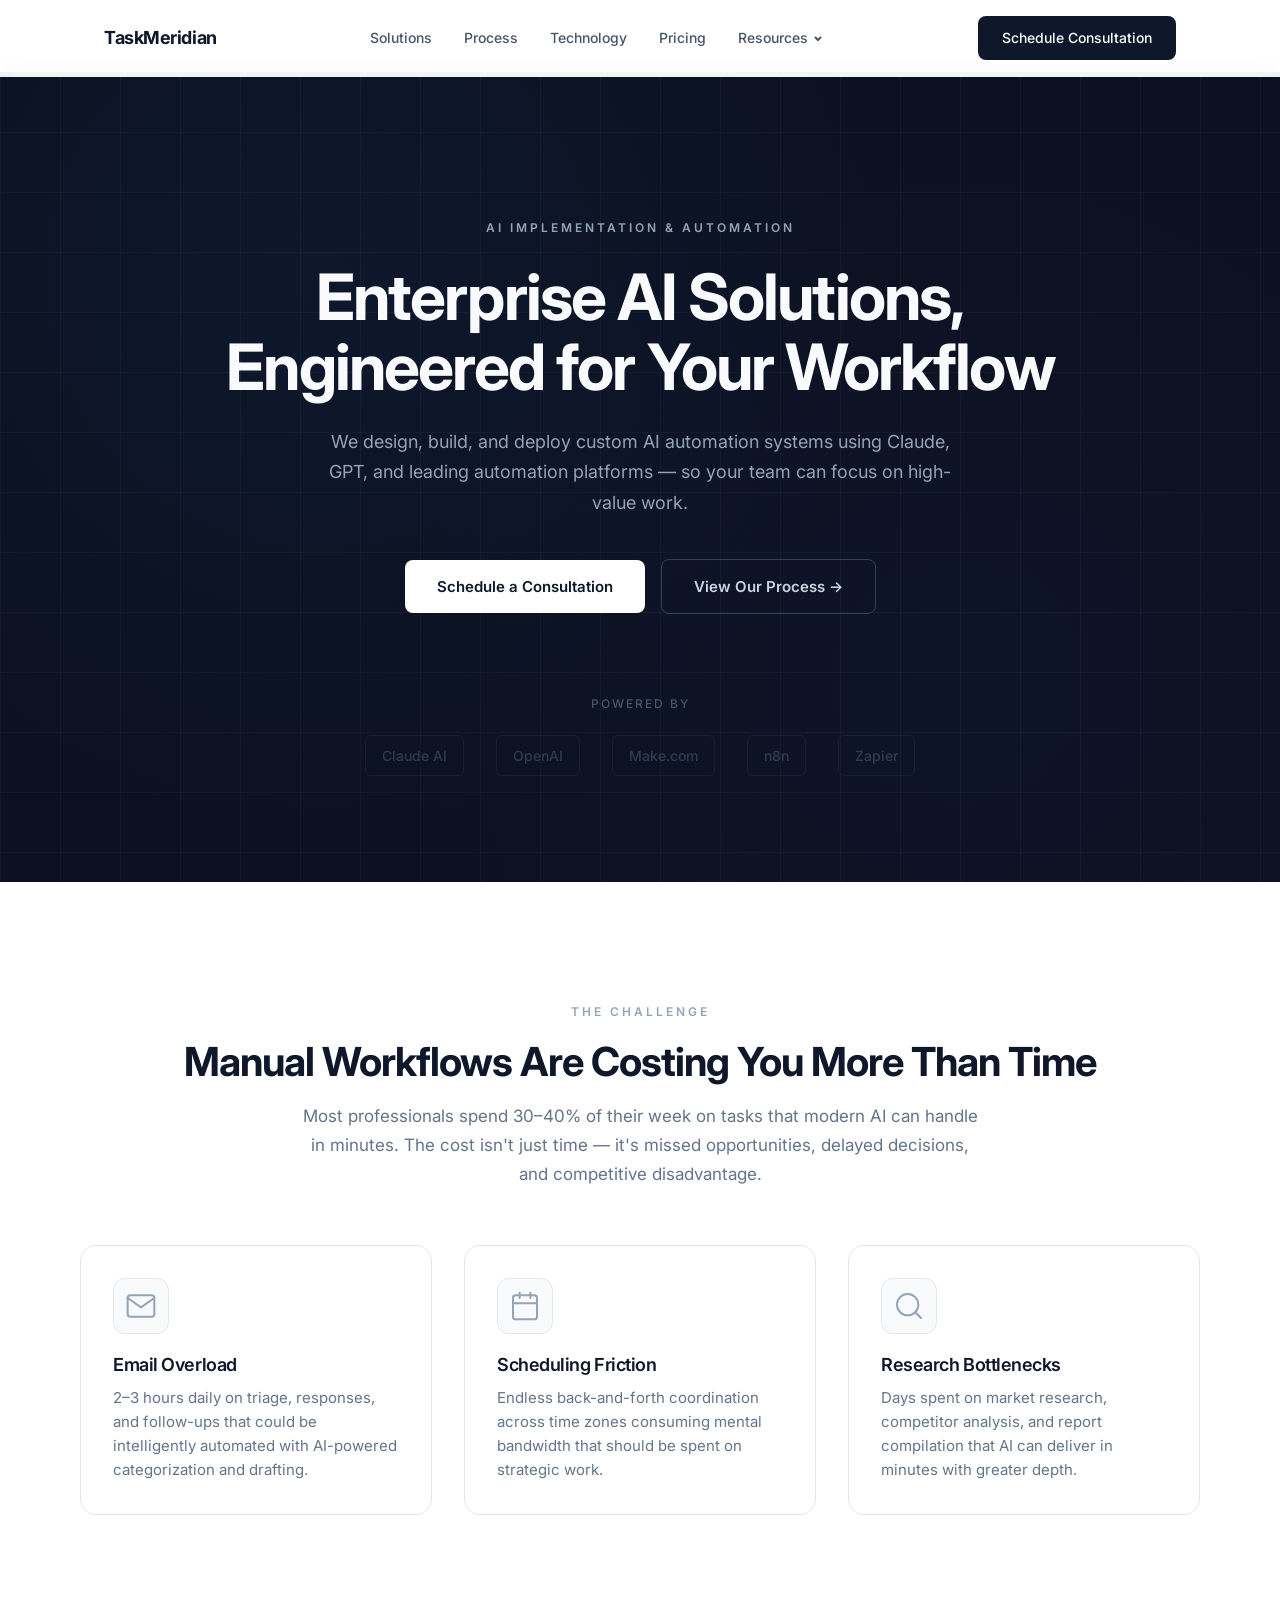
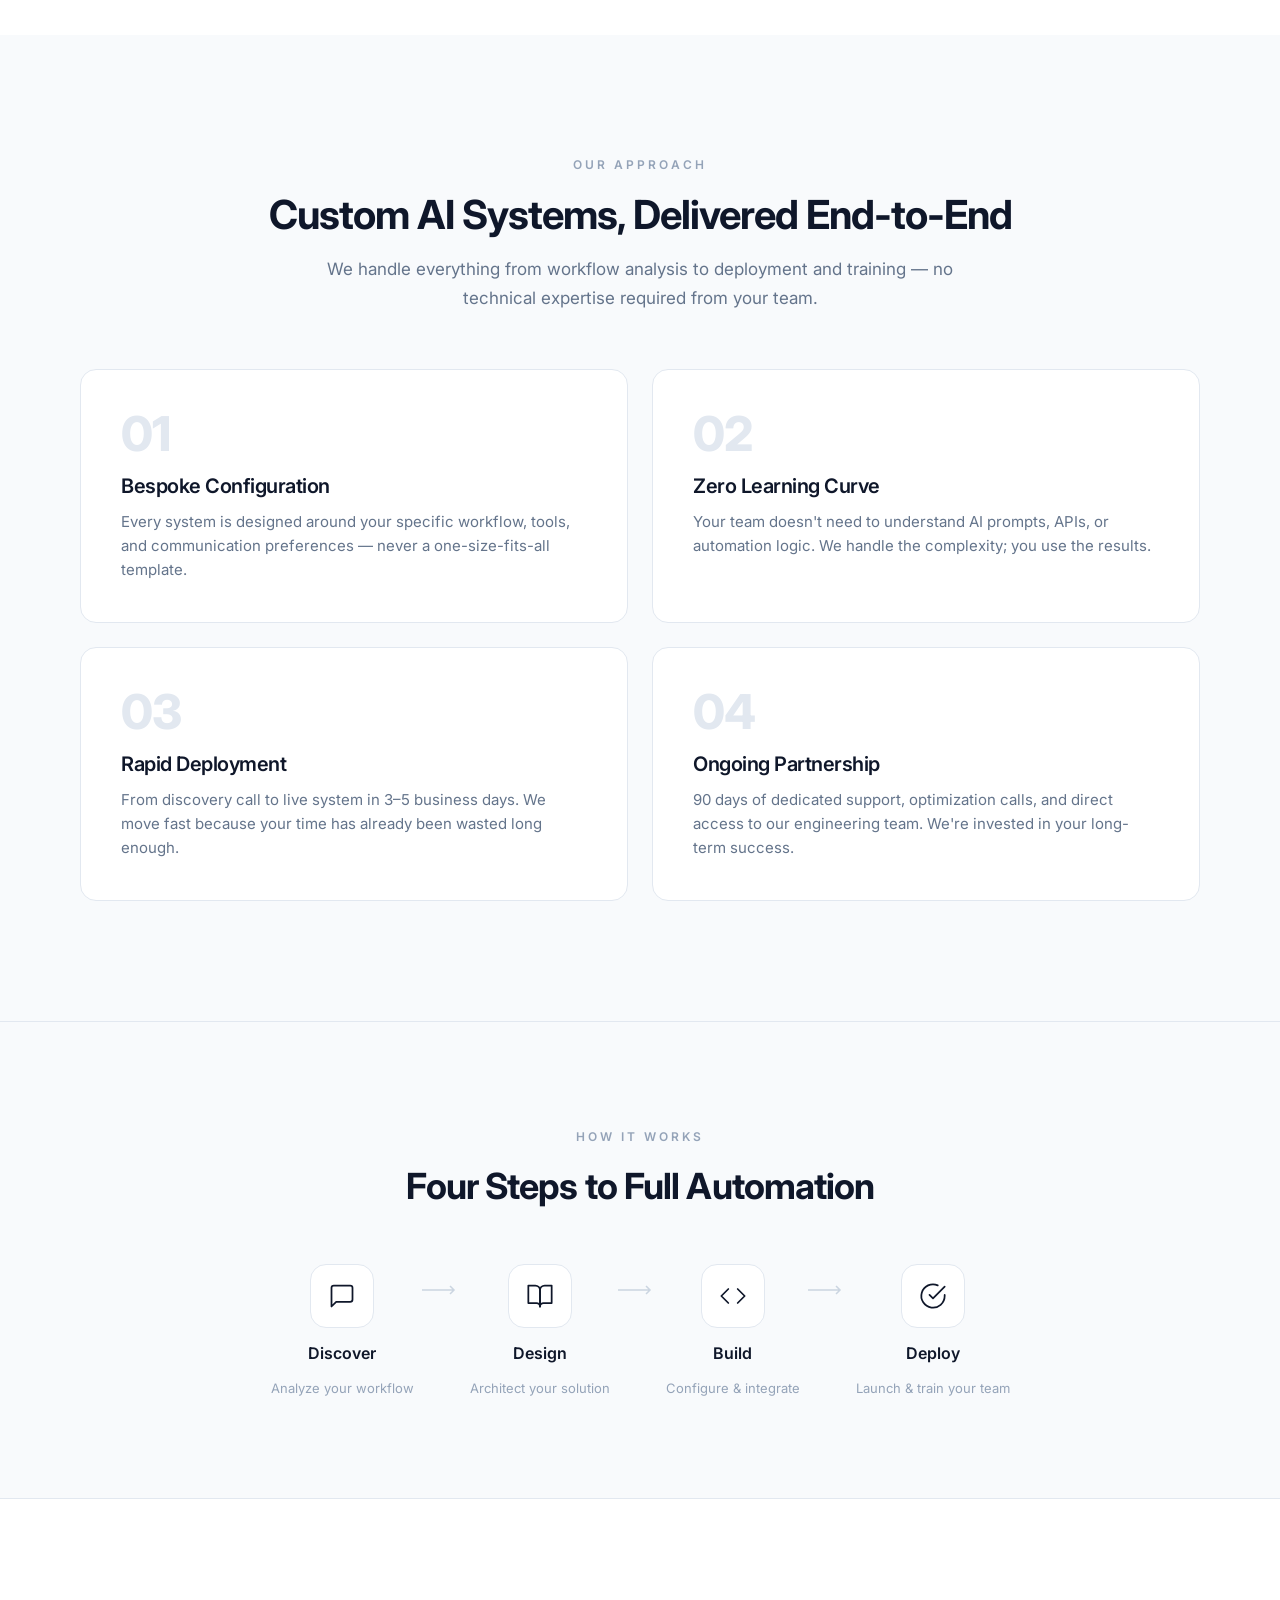
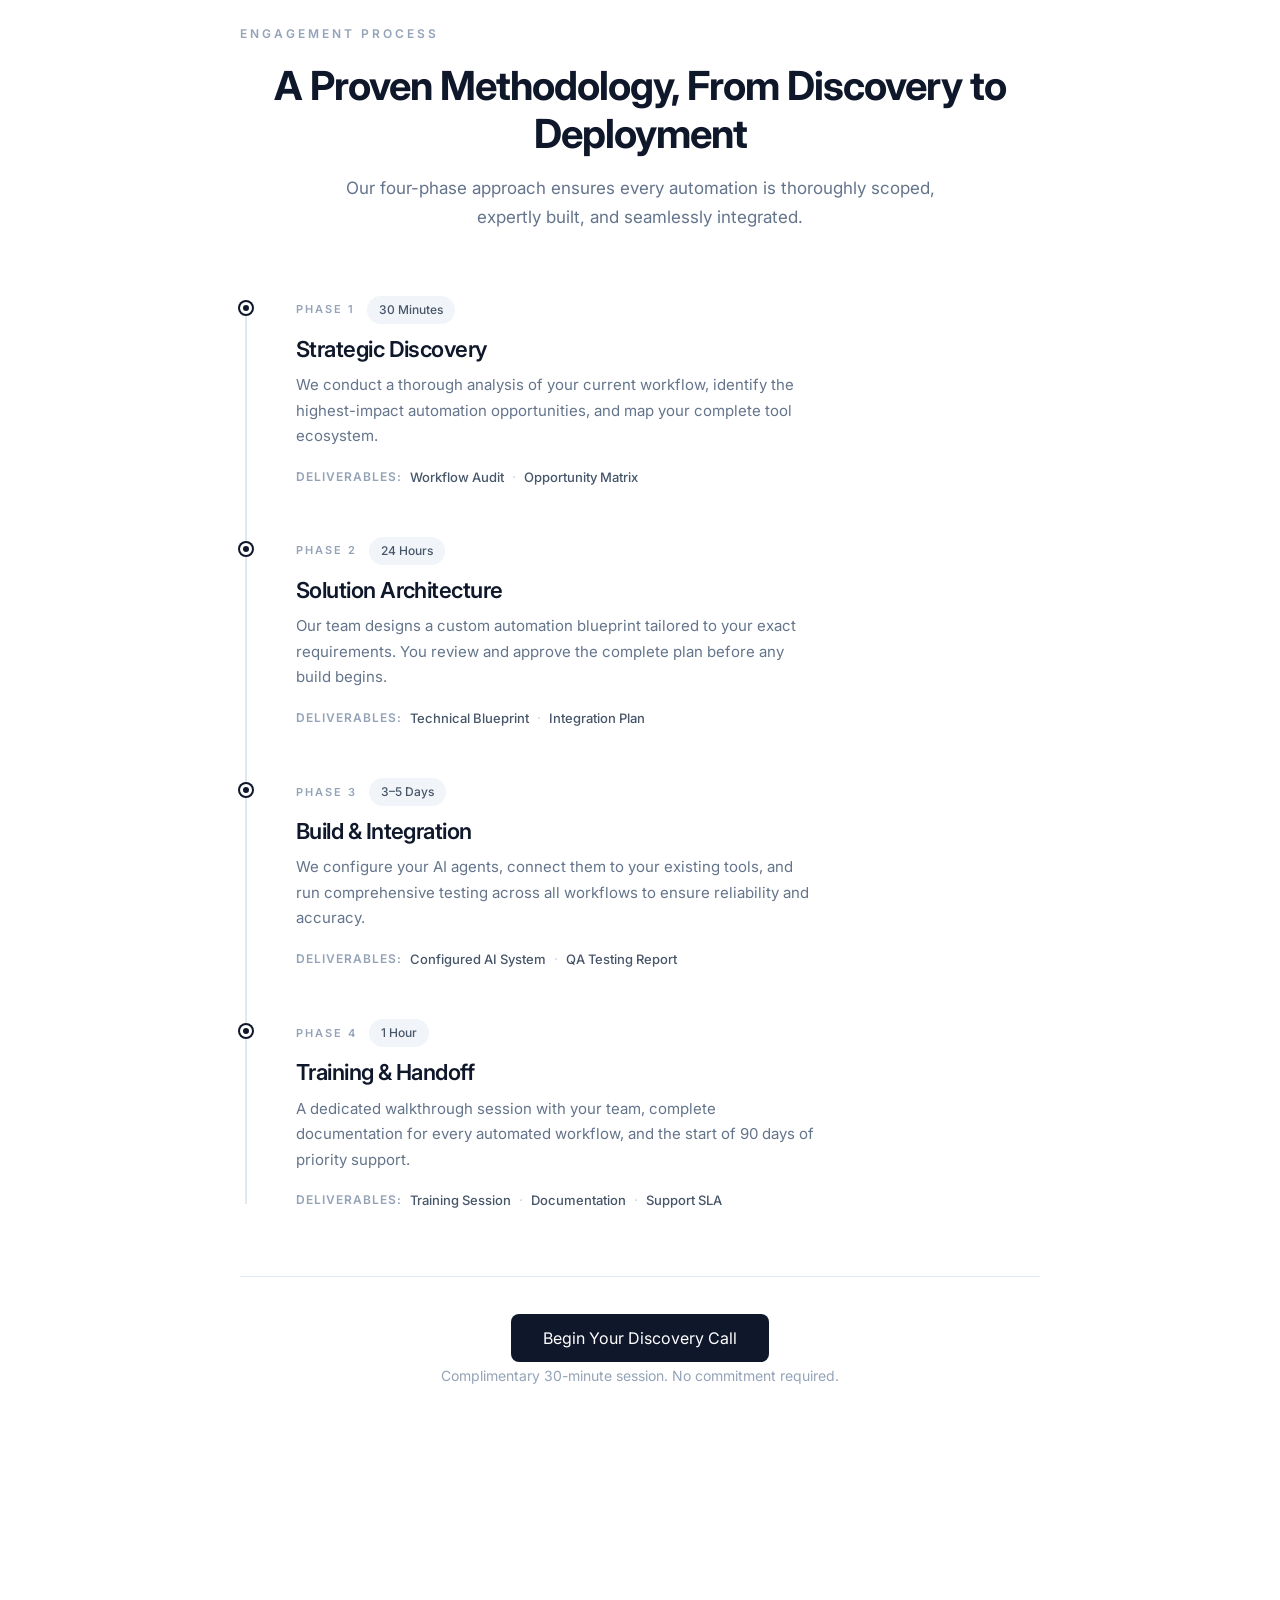
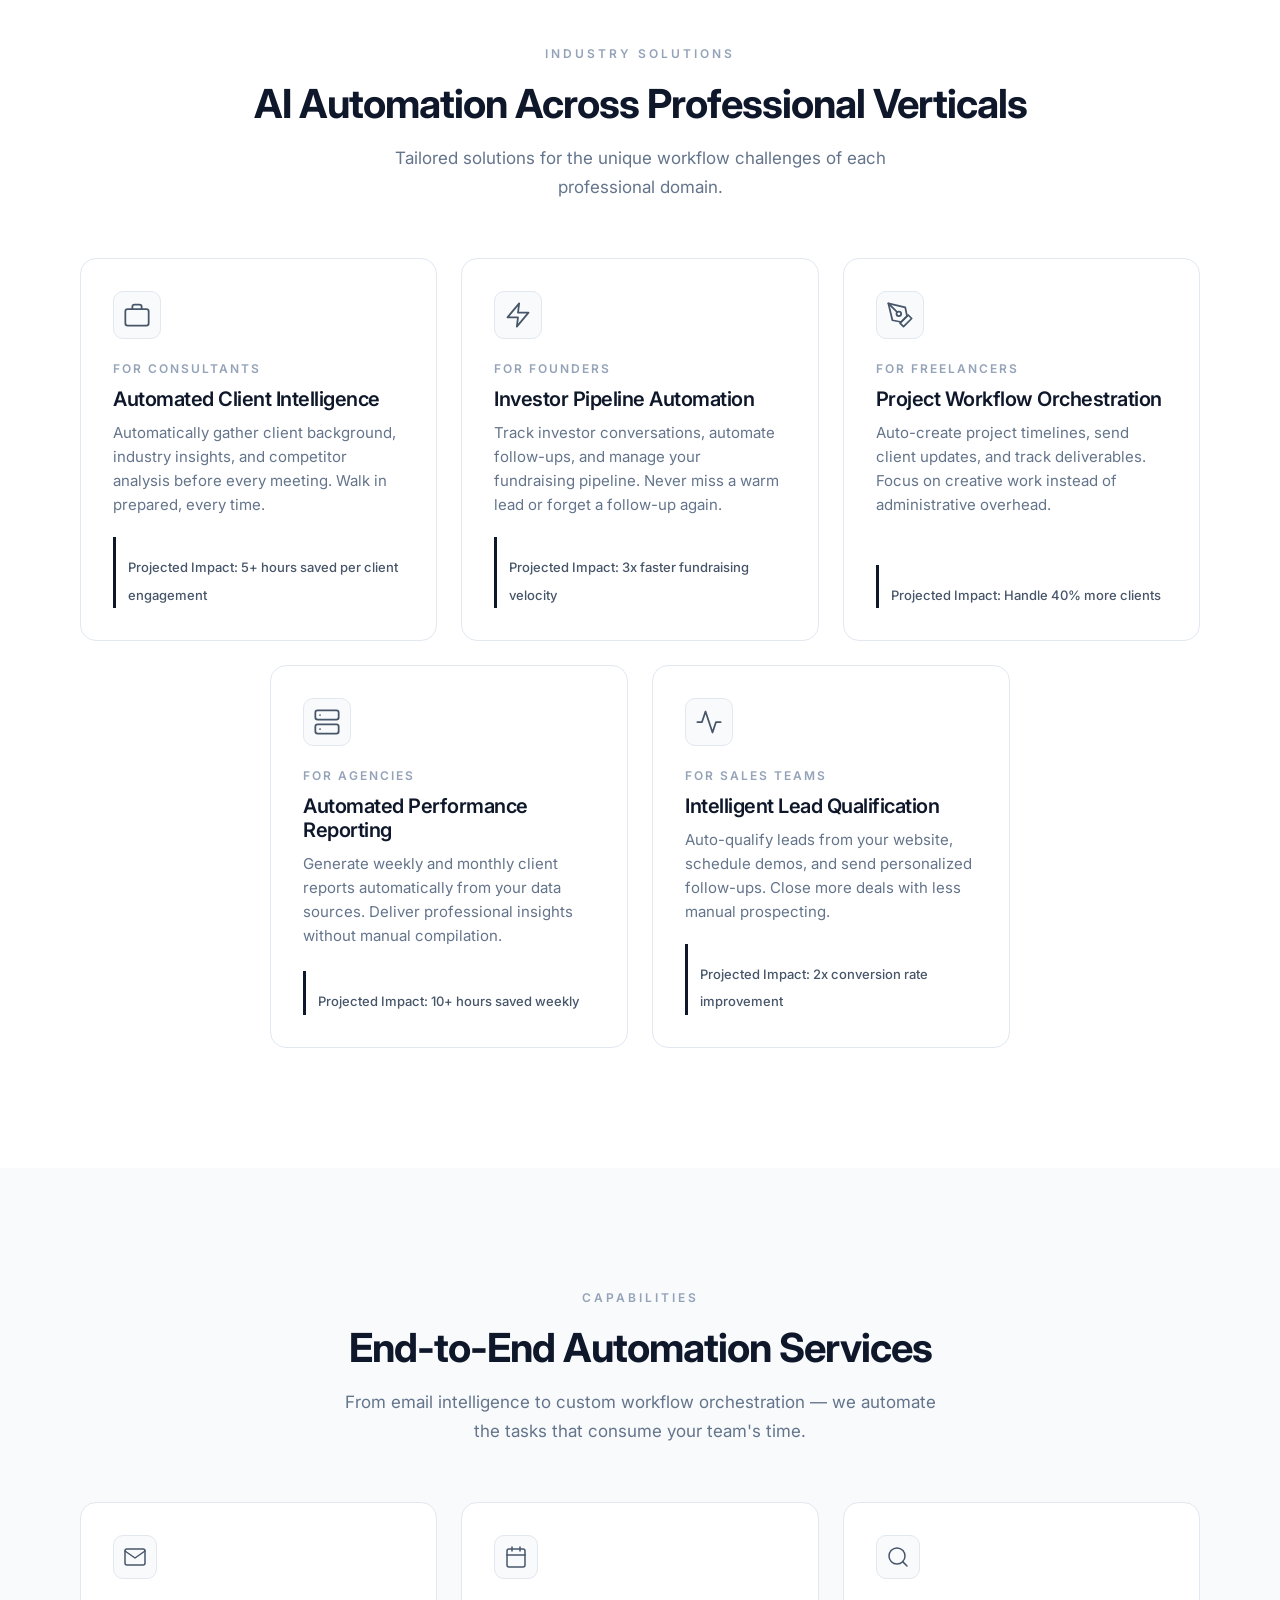
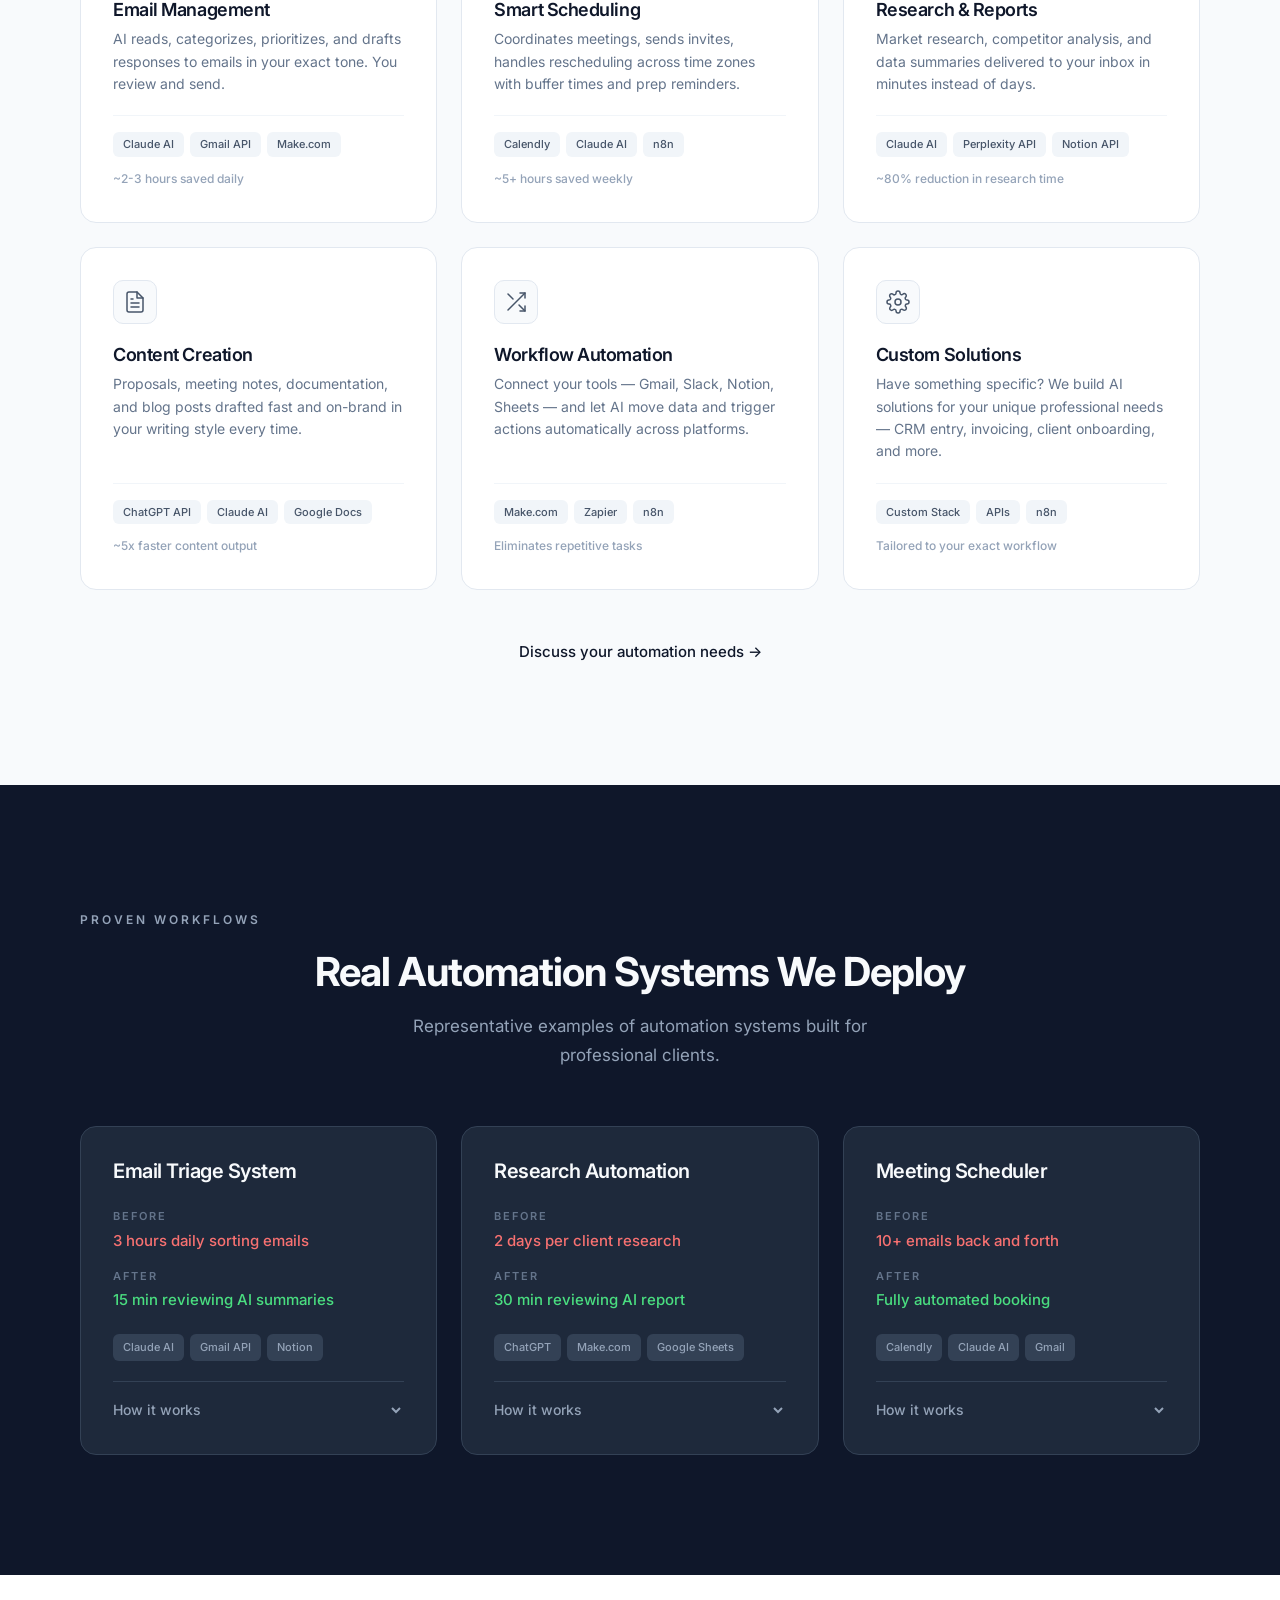
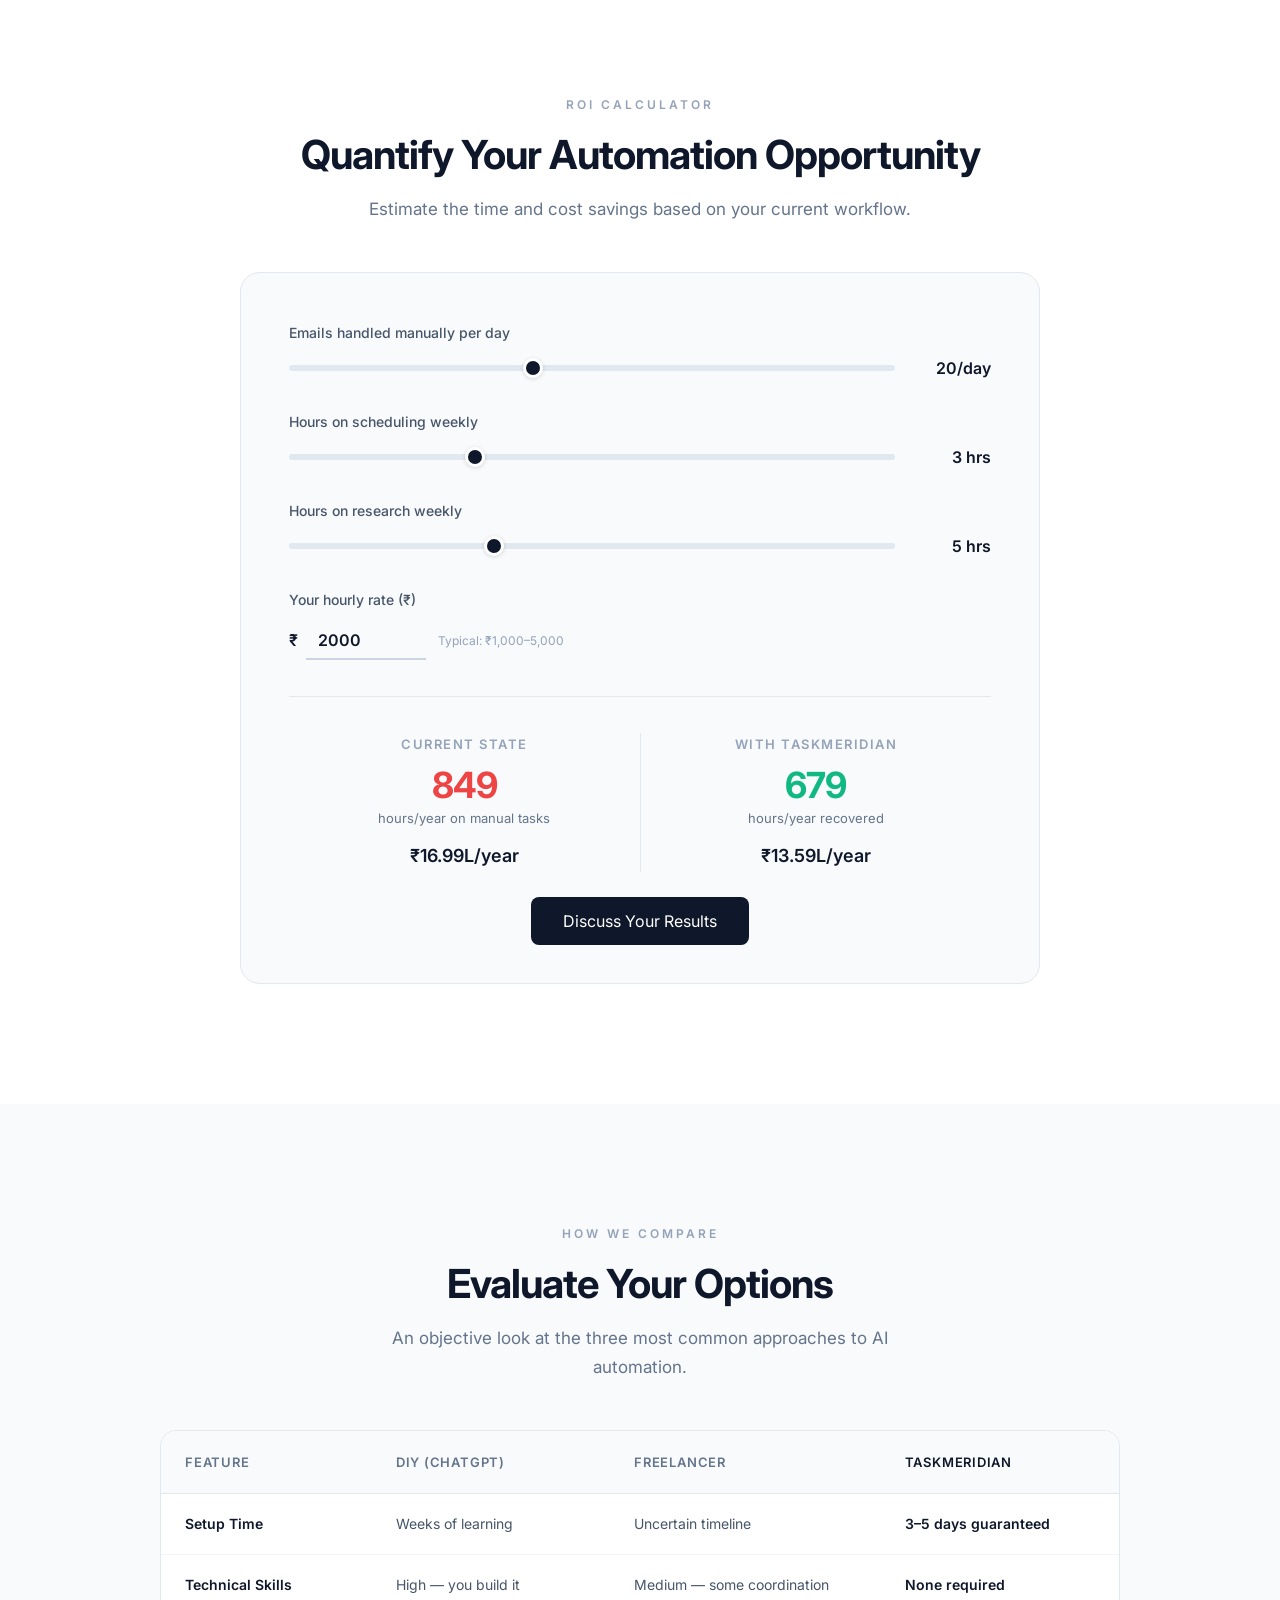
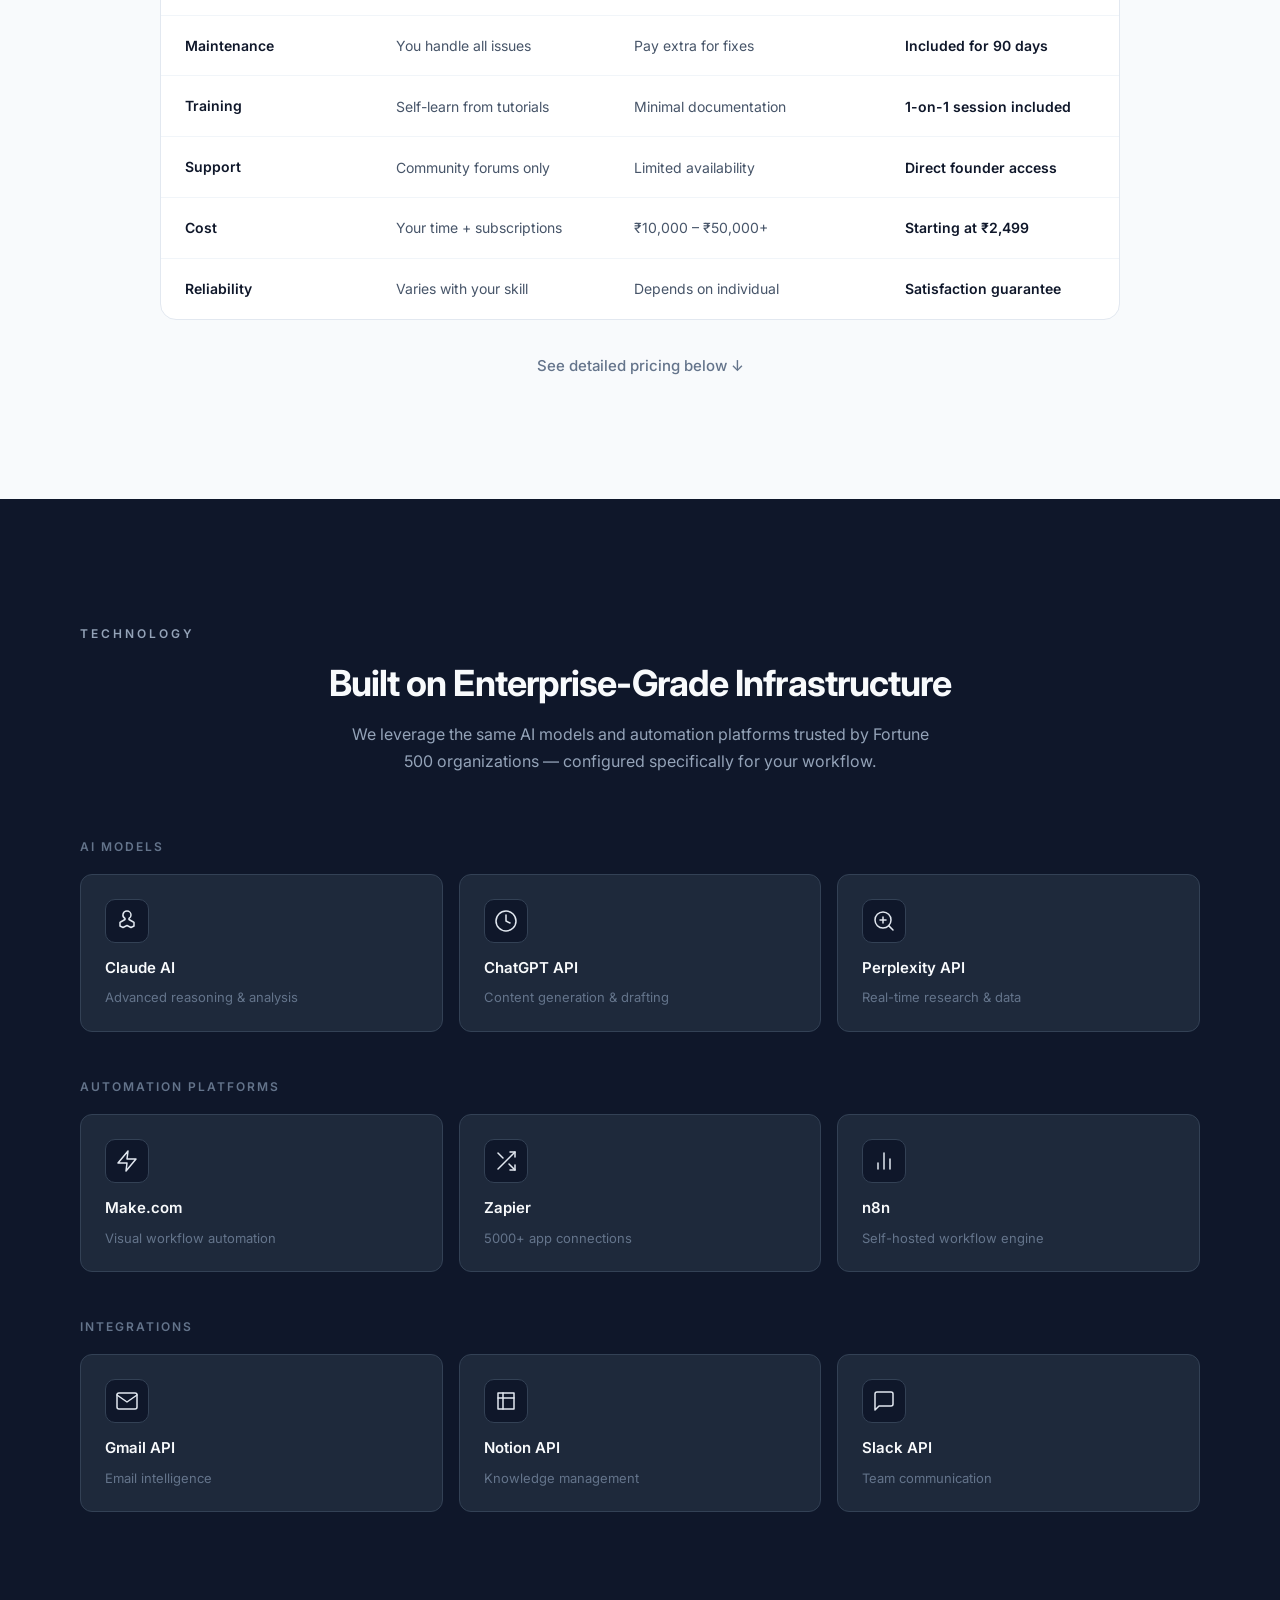
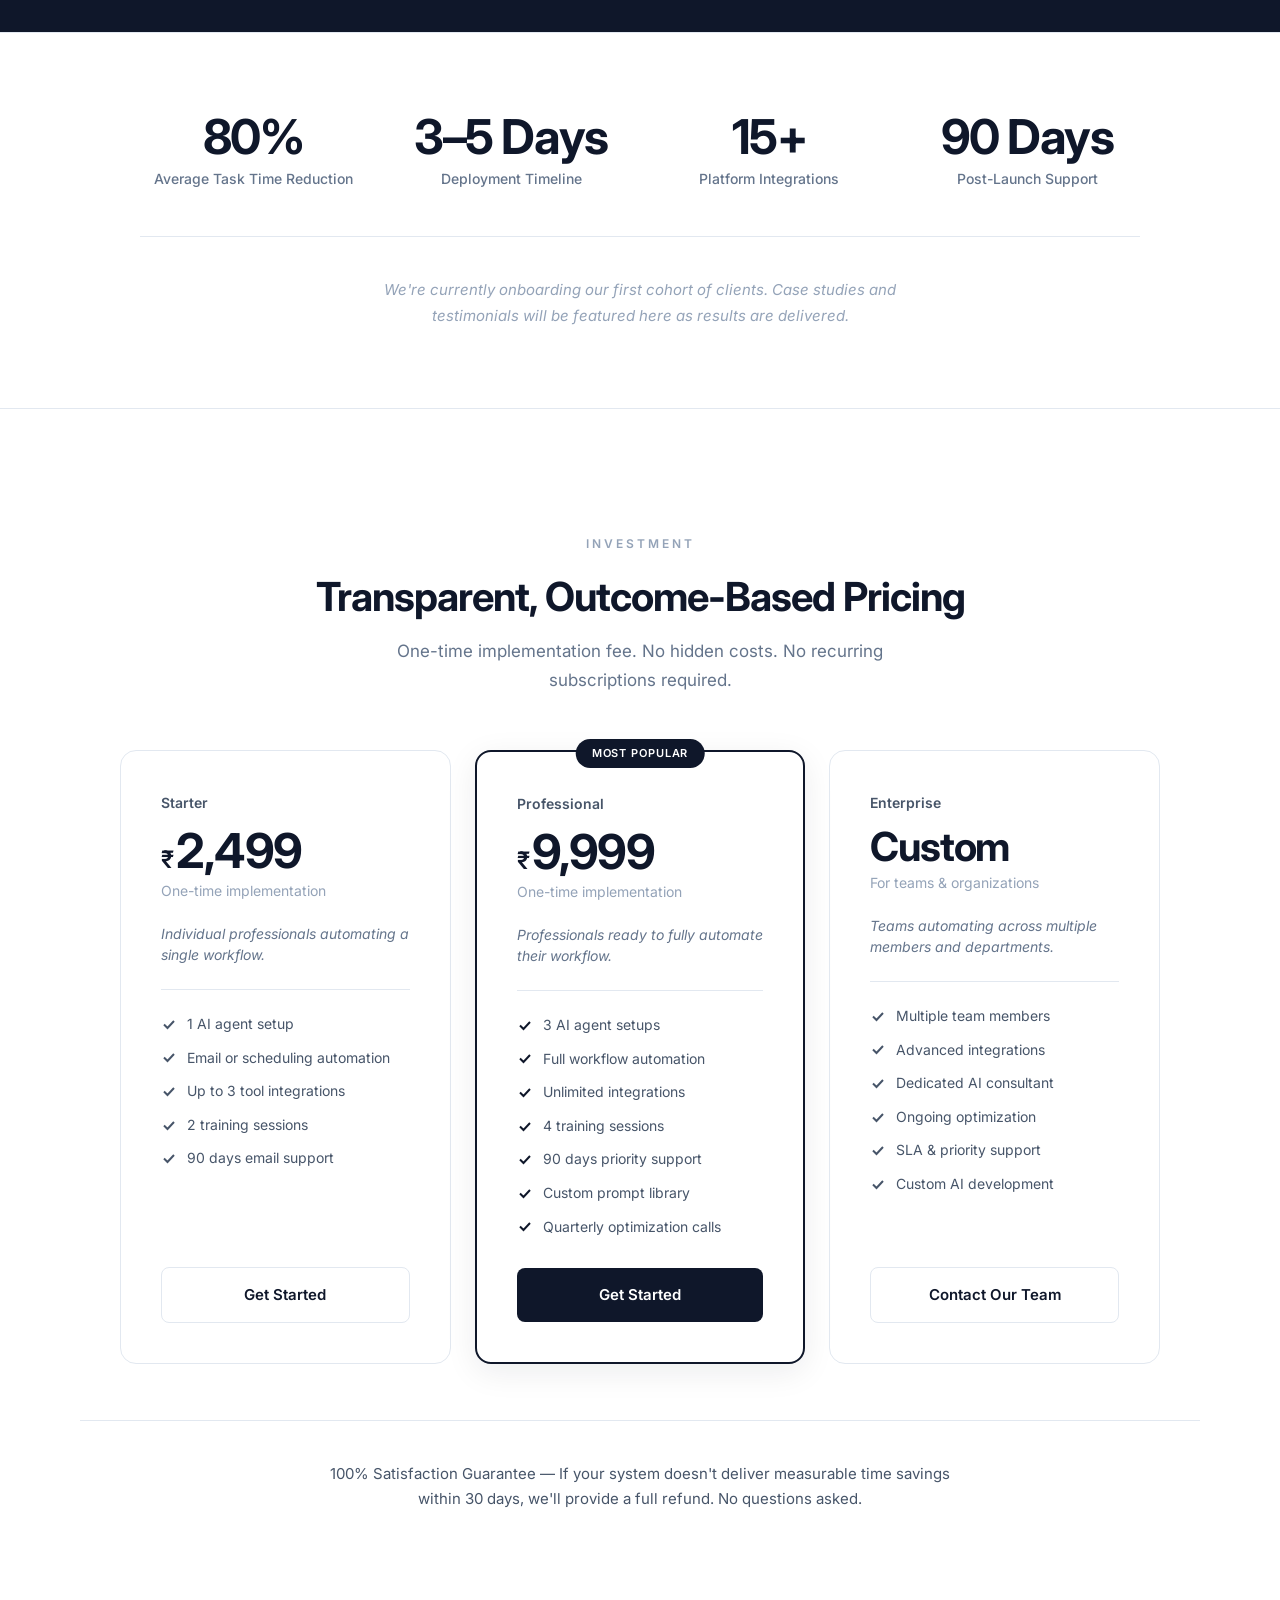
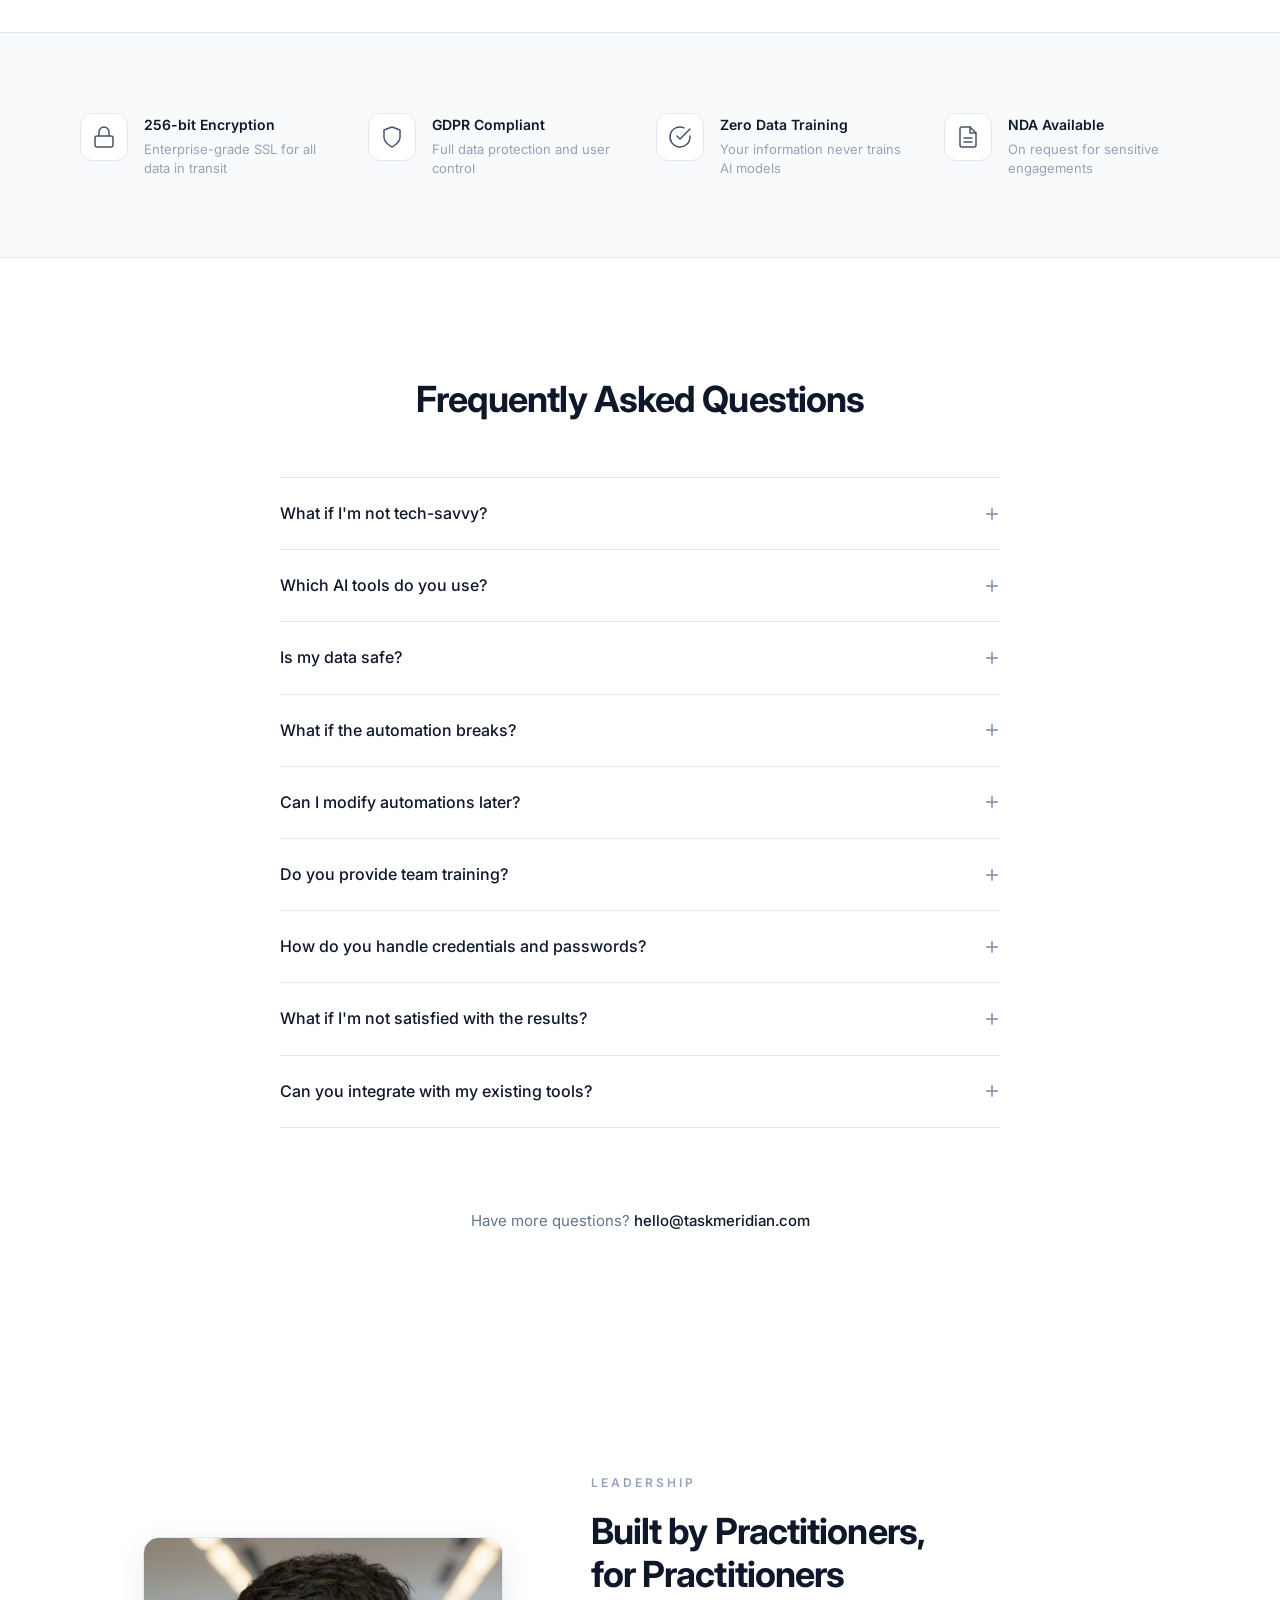
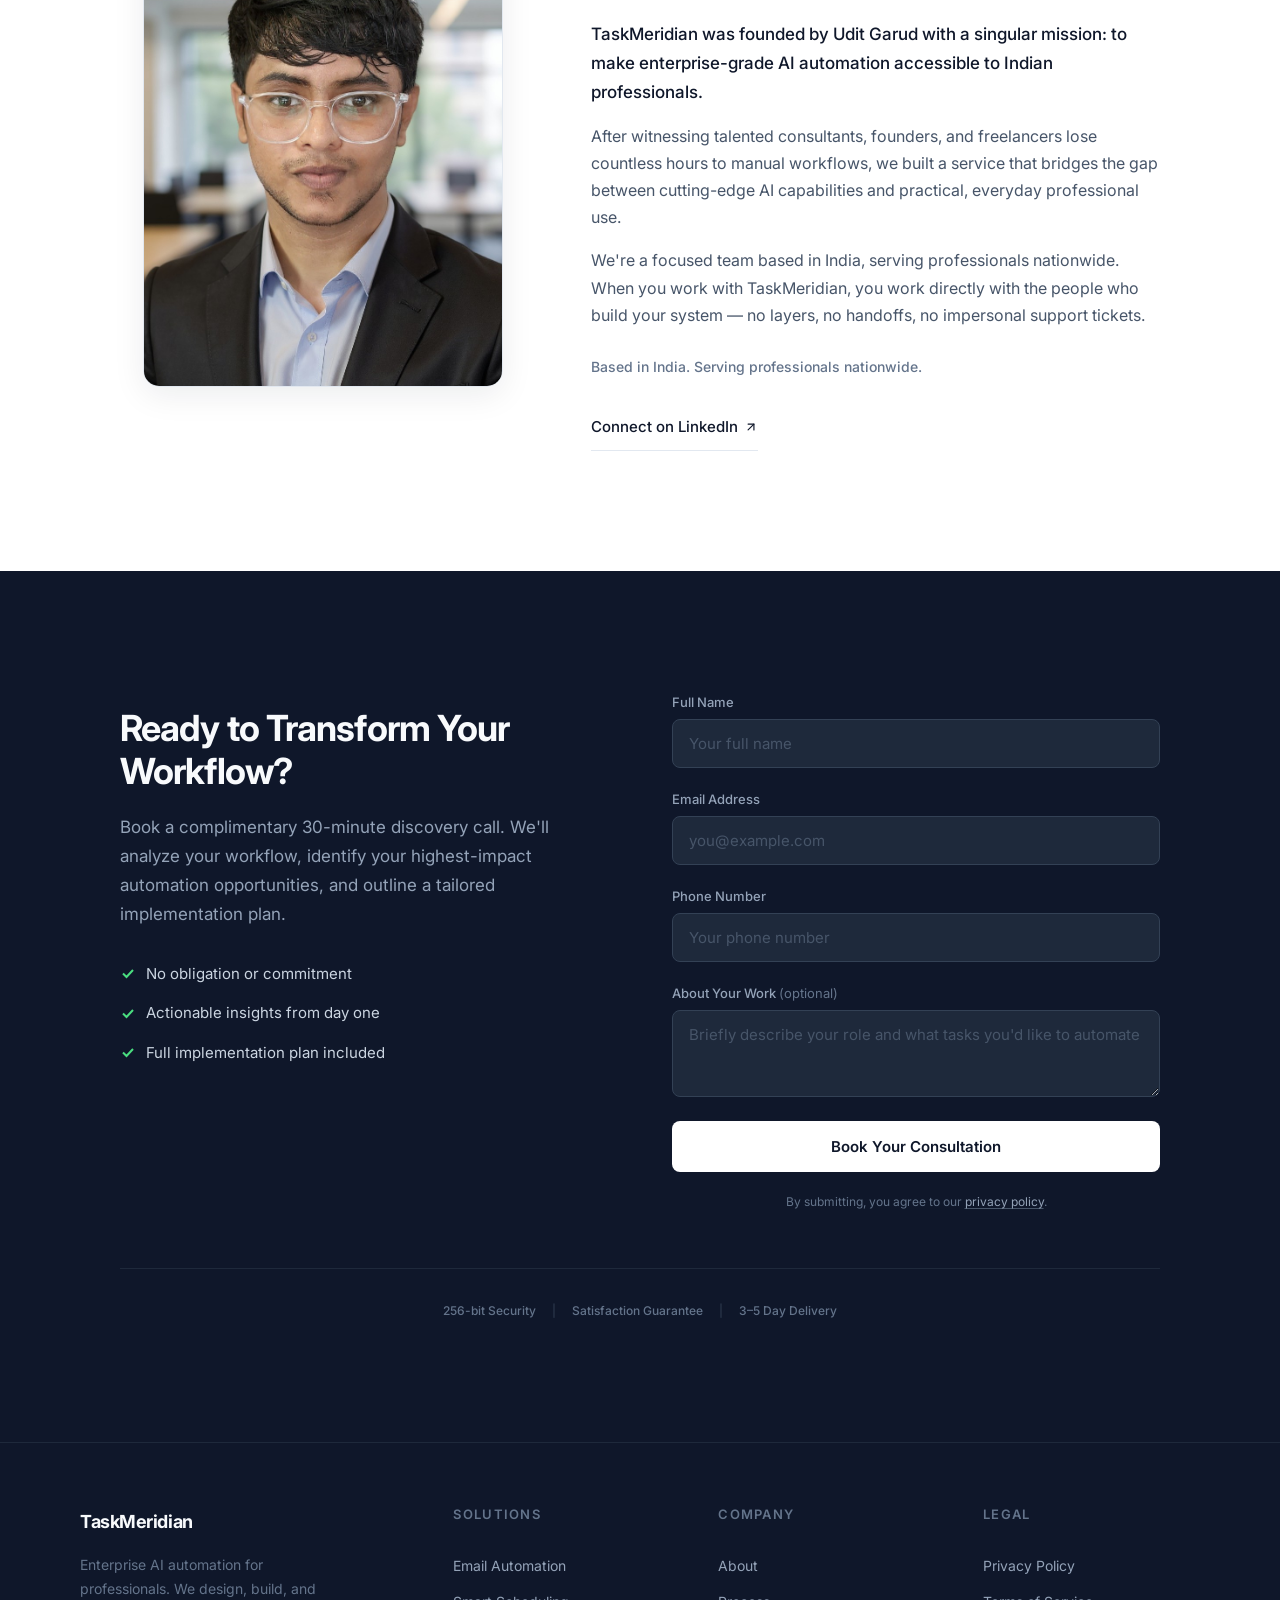
==== commit 602cfa46: "Remove embedded legal section from homepage - Deleted <section class=legal-section> from index.html " ====
--- a/index.html
+++ b/index.html
@@ -1364,181 +1364,6 @@
         </div>
     </section>
 
-    <!-- Legal Section -->
-    <section id="legal" class="legal-section">
-        <div class="container">
-            <div class="legal-tabs">
-                <button class="legal-tab active" data-tab="privacy">Privacy Policy</button>
-                <button class="legal-tab" data-tab="terms">Terms of Service</button>
-                <button class="legal-tab" data-tab="security">Security</button>
-            </div>
-            
-            <!-- Privacy Policy -->
-            <div class="legal-content active" id="privacy">
-                <h2>Privacy Policy</h2>
-                <p class="legal-updated">Last Updated: February 6, 2026</p>
-                
-                <div class="legal-text">
-                    <h3>1. Information We Collect</h3>
-                    <p>We collect information you provide directly to us when you:</p>
-                    <ul>
-                        <li>Fill out our booking form (name, email, phone, message)</li>
-                        <li>Communicate with us via email or phone</li>
-                        <li>Use our AI automation services</li>
-                    </ul>
-                    
-                    <h3>2. How We Use Your Information</h3>
-                    <p>We use your information to:</p>
-                    <ul>
-                        <li>Respond to your inquiries and booking requests</li>
-                        <li>Provide AI automation services</li>
-                        <li>Send service updates and relevant communications</li>
-                        <li>Improve our services</li>
-                    </ul>
-                    
-                    <h3>3. Information Sharing</h3>
-                    <p>We <strong>do not sell</strong> your personal information. We only share data with:</p>
-                    <ul>
-                        <li>Service providers (Formspree for form handling)</li>
-                        <li>Legal authorities when required by law</li>
-                    </ul>
-                    
-                    <h3>4. Data Security</h3>
-                    <p>We implement industry-standard security measures including:</p>
-                    <ul>
-                        <li>SSL/TLS encryption for data transmission</li>
-                        <li>Secure data storage</li>
-                        <li>Regular security assessments</li>
-                    </ul>
-                    
-                    <h3>5. Your Rights</h3>
-                    <p>You have the right to:</p>
-                    <ul>
-                        <li>Access your personal data</li>
-                        <li>Request correction or deletion</li>
-                        <li>Opt-out of marketing communications</li>
-                    </ul>
-                    
-                    <h3>6. Contact Us</h3>
-                    <p>For privacy concerns, email: <a href="mailto:hello@taskmeridian.com">hello@taskmeridian.com</a></p>
-                </div>
-            </div>
-            
-            <!-- Terms of Service -->
-            <div class="legal-content" id="terms">
-                <h2>Terms of Service</h2>
-                <p class="legal-updated">Last Updated: February 6, 2026</p>
-                
-                <div class="legal-text">
-                    <h3>1. Service Description</h3>
-                    <p>TaskMeridian provides AI automation consulting and implementation services for professionals and businesses in India. Services include:</p>
-                    <ul>
-                        <li>AI workflow automation setup</li>
-                        <li>Custom AI agent development</li>
-                        <li>Training and support</li>
-                    </ul>
-                    
-                    <h3>2. Booking & Payment</h3>
-                    <ul>
-                        <li>Initial consultation calls are <strong>free of charge</strong></li>
-                        <li>Service fees are quoted after understanding requirements</li>
-                        <li>Payment terms: 50% advance, 50% on completion</li>
-                        <li>Accepted payment methods: UPI, Bank Transfer, Razorpay</li>
-                    </ul>
-                    
-                    <h3>3. Refund Policy</h3>
-                    <p>We offer a <strong>100% money-back guarantee</strong>:</p>
-                    <ul>
-                        <li>Full refund if we cannot deliver as promised</li>
-                        <li>Refund request must be made within 7 days of delivery</li>
-                        <li>Refunds processed within 5-7 business days</li>
-                    </ul>
-                    
-                    <h3>4. Client Responsibilities</h3>
-                    <ul>
-                        <li>Provide accurate information about requirements</li>
-                        <li>Grant necessary access to tools and accounts</li>
-                        <li>Respond to queries within reasonable time</li>
-                        <li>Use AI automation ethically and legally</li>
-                    </ul>
-                    
-                    <h3>5. Limitations</h3>
-                    <ul>
-                        <li>We are not liable for third-party service outages</li>
-                        <li>AI accuracy depends on input data quality</li>
-                        <li>Clients must comply with applicable laws</li>
-                    </ul>
-                    
-                    <h3>6. Governing Law</h3>
-                    <p>These terms are governed by the laws of India. Disputes subject to Bangalore jurisdiction.</p>
-                </div>
-            </div>
-            
-            <!-- Security -->
-            <div class="legal-content" id="security">
-                <h2>Security & Compliance</h2>
-                <p class="legal-updated">Last Updated: February 6, 2026</p>
-                
-                <div class="legal-text">
-                    <div class="security-badges">
-                        <div class="security-badge">
-                            <span class="badge-icon">SSL</span>
-                            <span>256-bit Encryption</span>
-                        </div>
-                        <div class="security-badge">
-                            <span class="badge-icon">GDPR</span>
-                            <span>Compliant</span>
-                        </div>
-                        <div class="security-badge">
-                            <span class="badge-icon">ISO</span>
-                            <span>27001 Ready</span>
-                        </div>
-                    </div>
-                    
-                    <h3>1. Data Protection</h3>
-                    <ul>
-                        <li>All data transmitted via HTTPS/TLS 1.3</li>
-                        <li>Form data processed through secure Formspree infrastructure</li>
-                        <li>No sensitive data stored on our servers</li>
-                        <li>Regular security audits and updates</li>
-                    </ul>
-                    
-                    <h3>2. Access Control</h3>
-                    <ul>
-                        <li>Strict need-to-access policy</li>
-                        <li>Multi-factor authentication for all accounts</li>
-                        <li>Regular access reviews</li>
-                    </ul>
-                    
-                    <h3>3. AI Security</h3>
-                    <ul>
-                        <li>API keys and credentials never shared</li>
-                        <li>Client data isolated per project</li>
-                        <li>No training on client data without consent</li>
-                    </ul>
-                    
-                    <h3>4. Incident Response</h3>
-                    <p>In case of security incidents:</p>
-                    <ul>
-                        <li>Immediate containment measures</li>
-                        <li>Notification within 72 hours</li>
-                        <li>Full incident report provided</li>
-                    </ul>
-                    
-                    <h3>5. Compliance</h3>
-                    <ul>
-                        <li>Information Technology Act, 2000 (India)</li>
-                        <li>GDPR principles for data protection</li>
-                        <li>Industry best practices</li>
-                    </ul>
-                    
-                    <h3>6. Report Security Issues</h3>
-                    <p>Found a vulnerability? Email: <a href="mailto:hello@taskmeridian.com">hello@taskmeridian.com</a></p>
-                </div>
-            </div>
-        </div>
-    </section>
-
     <!-- Footer -->
     <footer class="site-footer">
         <div class="footer-container">
--- a/styles.css
+++ b/styles.css
@@ -3115,151 +3115,6 @@
 }
 
 /* ========================================
-   LEGAL SECTION
-   ======================================== */
-.legal-section {
-    padding: 80px 0;
-    background: var(--bg-light);
-}
-
-.legal-tabs {
-    display: flex;
-    gap: 12px;
-    margin-bottom: 40px;
-    flex-wrap: wrap;
-    justify-content: center;
-}
-
-.legal-tab {
-    padding: 12px 28px;
-    border: 2px solid var(--border);
-    background: var(--white);
-    border-radius: 100px;
-    font-family: var(--font-primary);
-    font-size: 15px;
-    font-weight: 600;
-    color: var(--text-secondary);
-    cursor: pointer;
-    transition: all 0.2s ease;
-}
-
-.legal-tab:hover {
-    border-color: var(--primary);
-    color: var(--primary);
-}
-
-.legal-tab.active {
-    background: var(--primary);
-    border-color: var(--primary);
-    color: var(--white);
-}
-
-.legal-content {
-    display: none;
-    max-width: 800px;
-    margin: 0 auto;
-    background: var(--white);
-    padding: 48px;
-    border-radius: 16px;
-    box-shadow: 0 4px 20px rgba(0,0,0,0.05);
-}
-
-.legal-content.active {
-    display: block;
-    animation: fadeIn 0.3s ease;
-}
-
-@keyframes fadeIn {
-    from { opacity: 0; transform: translateY(10px); }
-    to { opacity: 1; transform: translateY(0); }
-}
-
-.legal-content h2 {
-    font-size: 1.75rem;
-    font-weight: 700;
-    margin-bottom: 8px;
-    color: var(--text-primary);
-}
-
-.legal-updated {
-    color: var(--text-muted);
-    font-size: 15px;
-    margin-bottom: 32px;
-    padding-bottom: 24px;
-    border-bottom: 1px solid var(--border);
-}
-
-.legal-text h3 {
-    font-size: 1.1rem;
-    font-weight: 600;
-    margin: 28px 0 12px;
-    color: var(--text-primary);
-}
-
-.legal-text h3:first-child {
-    margin-top: 0;
-}
-
-.legal-text p {
-    color: var(--text-secondary);
-    line-height: 1.7;
-    margin-bottom: 16px;
-}
-
-.legal-text ul {
-    margin: 12px 0 20px 20px;
-    color: var(--text-secondary);
-}
-
-.legal-text li {
-    margin-bottom: 8px;
-    line-height: 1.6;
-}
-
-.legal-text a {
-    color: var(--accent);
-    text-decoration: none;
-    font-weight: 500;
-}
-
-.legal-text a:hover {
-    text-decoration: underline;
-}
-
-/* Security Badges */
-.security-badges {
-    display: flex;
-    gap: 16px;
-    margin-bottom: 32px;
-    flex-wrap: wrap;
-}
-
-.security-badge {
-    display: flex;
-    align-items: center;
-    gap: 10px;
-    padding: 12px 20px;
-    background: var(--bg-light);
-    border-radius: 10px;
-    font-size: 15px;
-    font-weight: 500;
-    color: var(--text-primary);
-}
-
-.badge-icon {
-    display: inline-flex;
-    align-items: center;
-    justify-content: center;
-    width: 36px;
-    height: 36px;
-    background: var(--primary);
-    color: var(--white);
-    border-radius: 8px;
-    font-size: 12px;
-    font-weight: 700;
-}
-
-/* ========================================
    RESPONSIVE
    ======================================== */
 @media (max-width: 1024px) {
@@ -3434,19 +3289,6 @@
         font-size: 14px;
     }
     
-    .legal-content {
-        padding: 28px;
-    }
-    
-    .legal-content h2 {
-        font-size: 1.4rem;
-    }
-    
-    .legal-tab {
-        padding: 10px 20px;
-        font-size: 14px;
-    }
-    
     .security-badges {
         justify-content: center;
     }
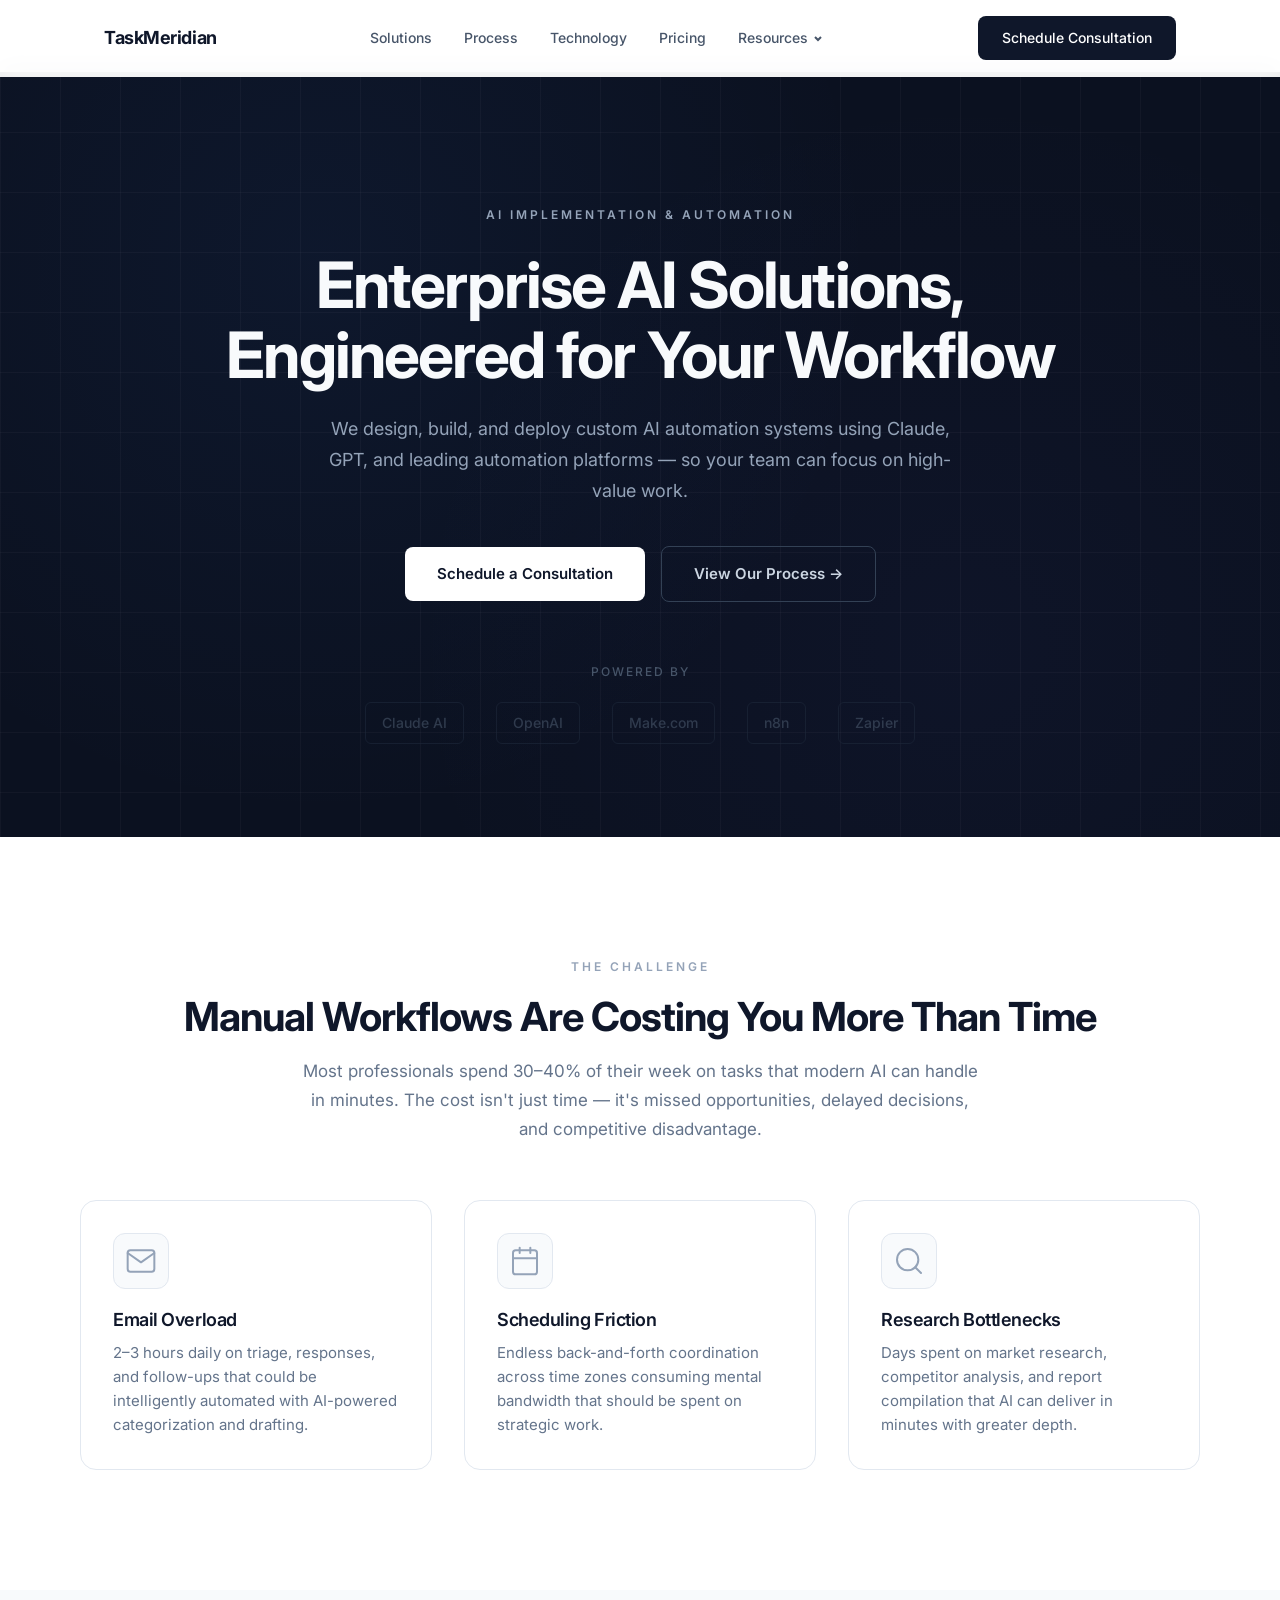
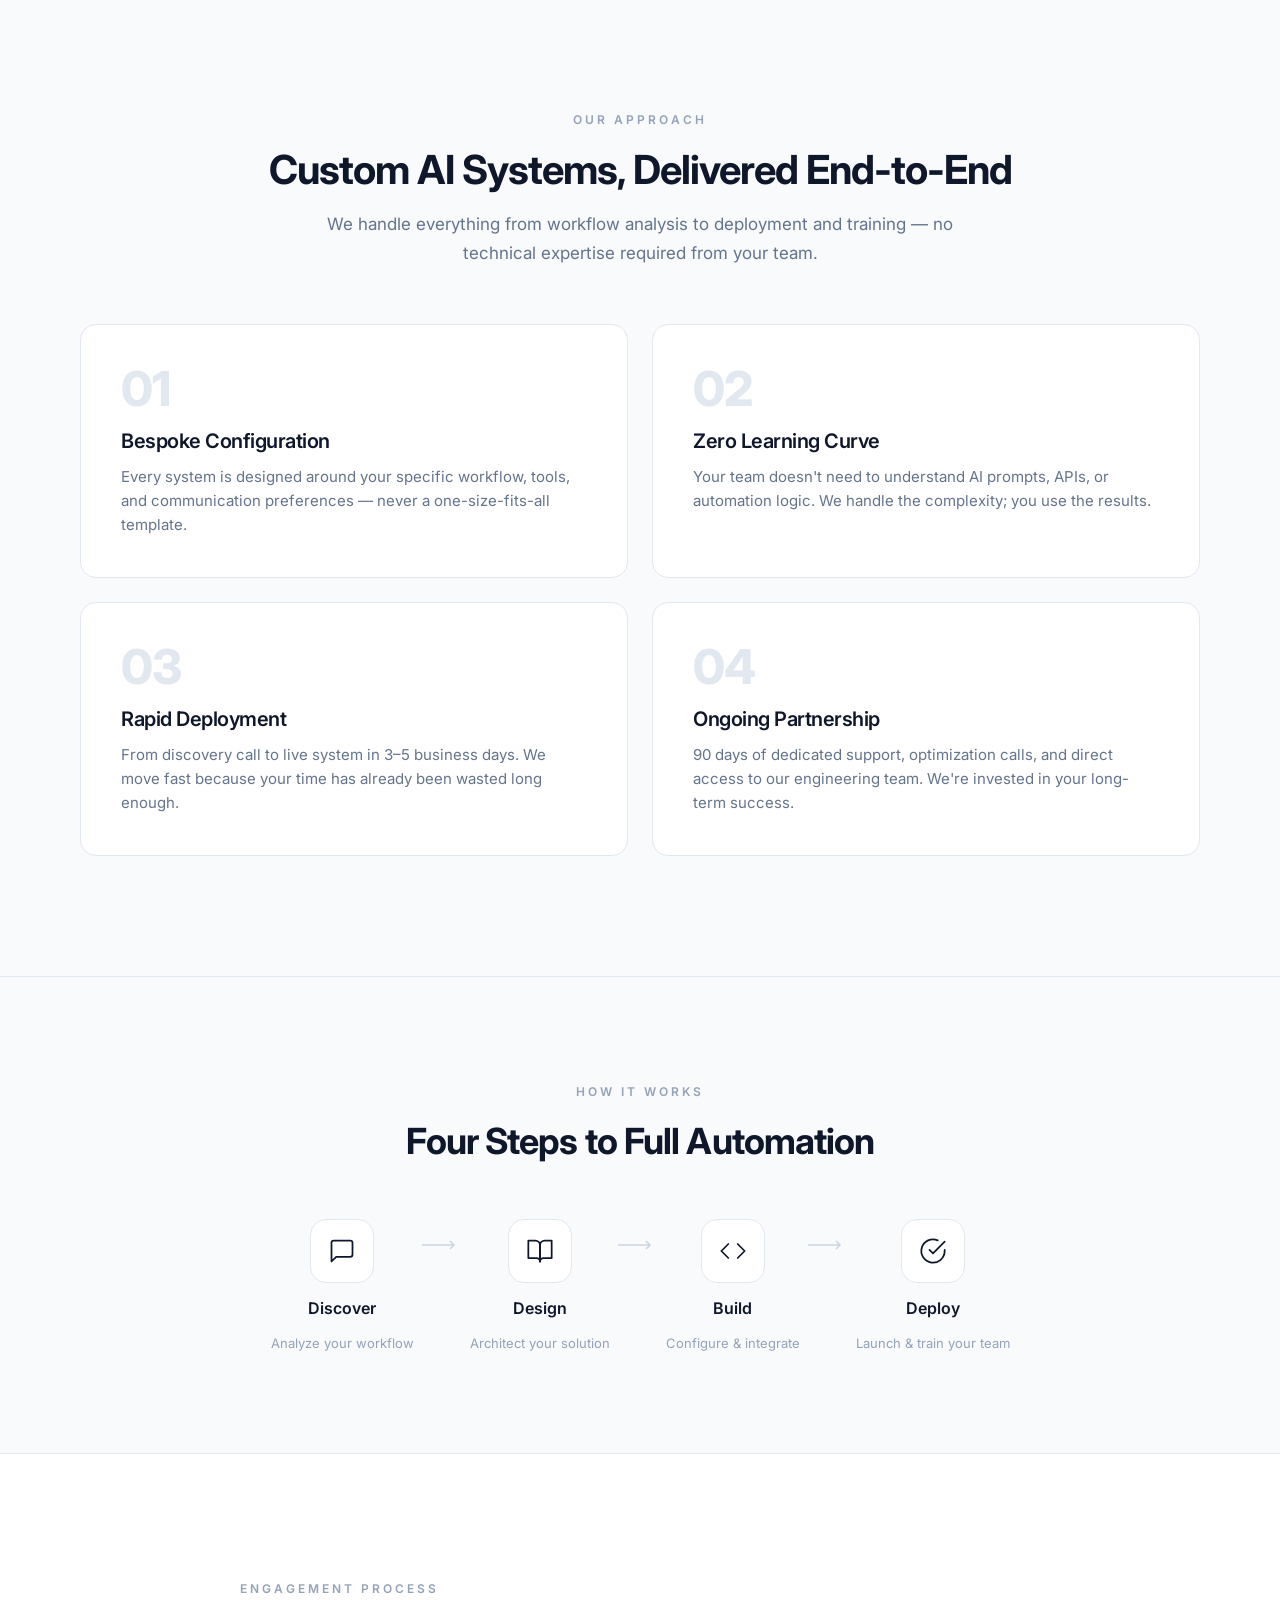
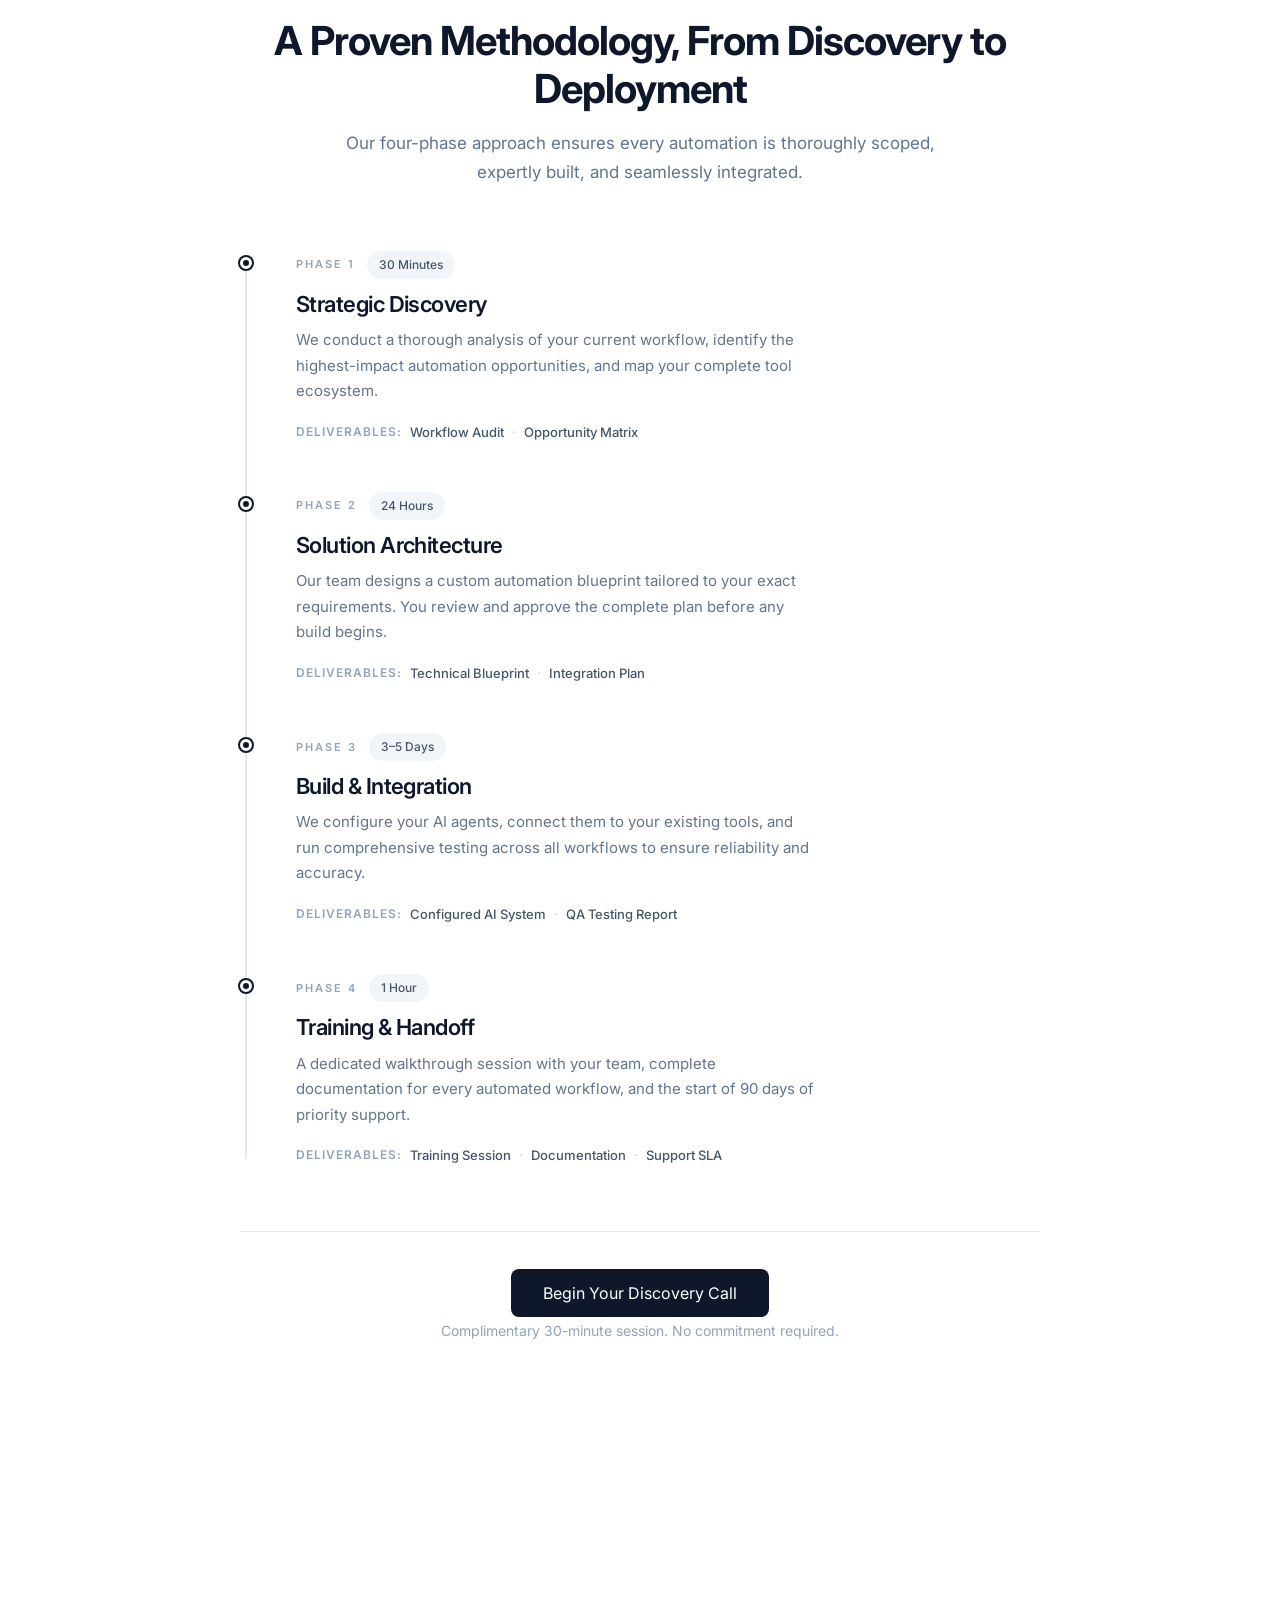
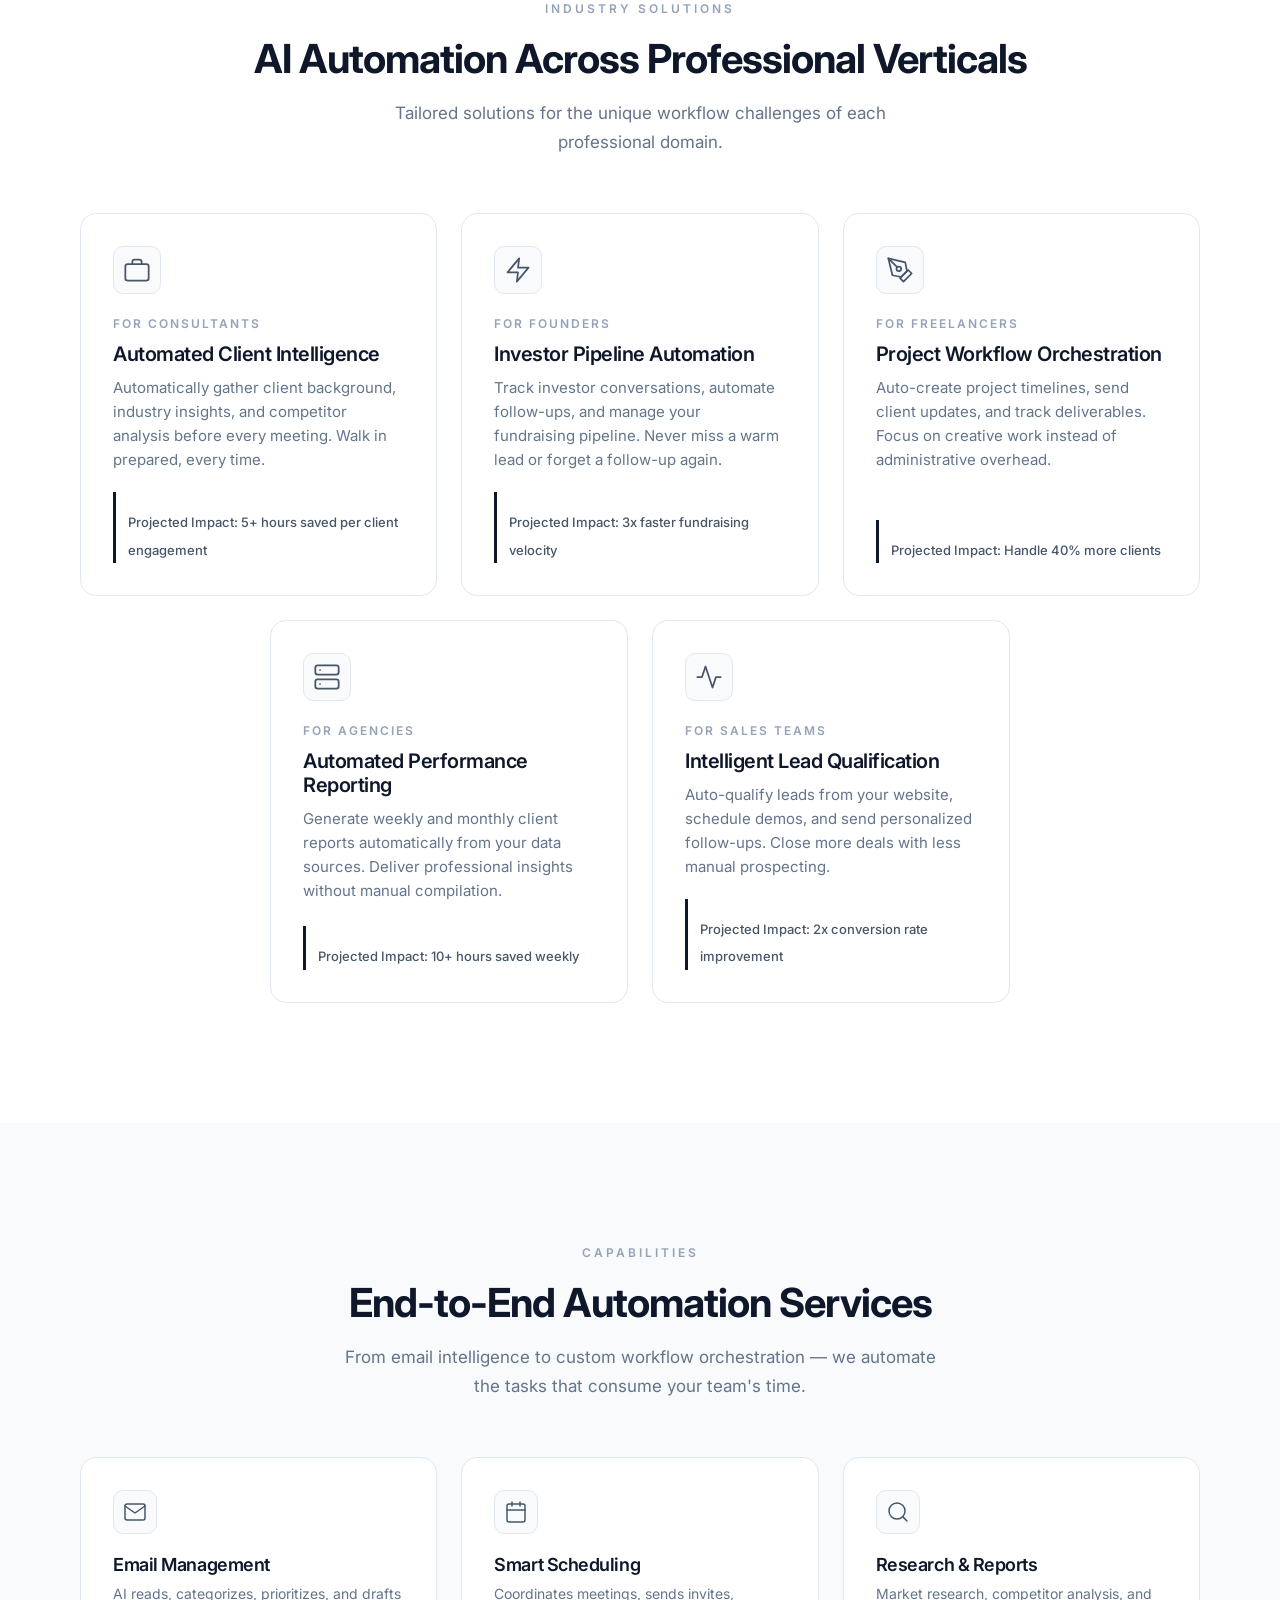
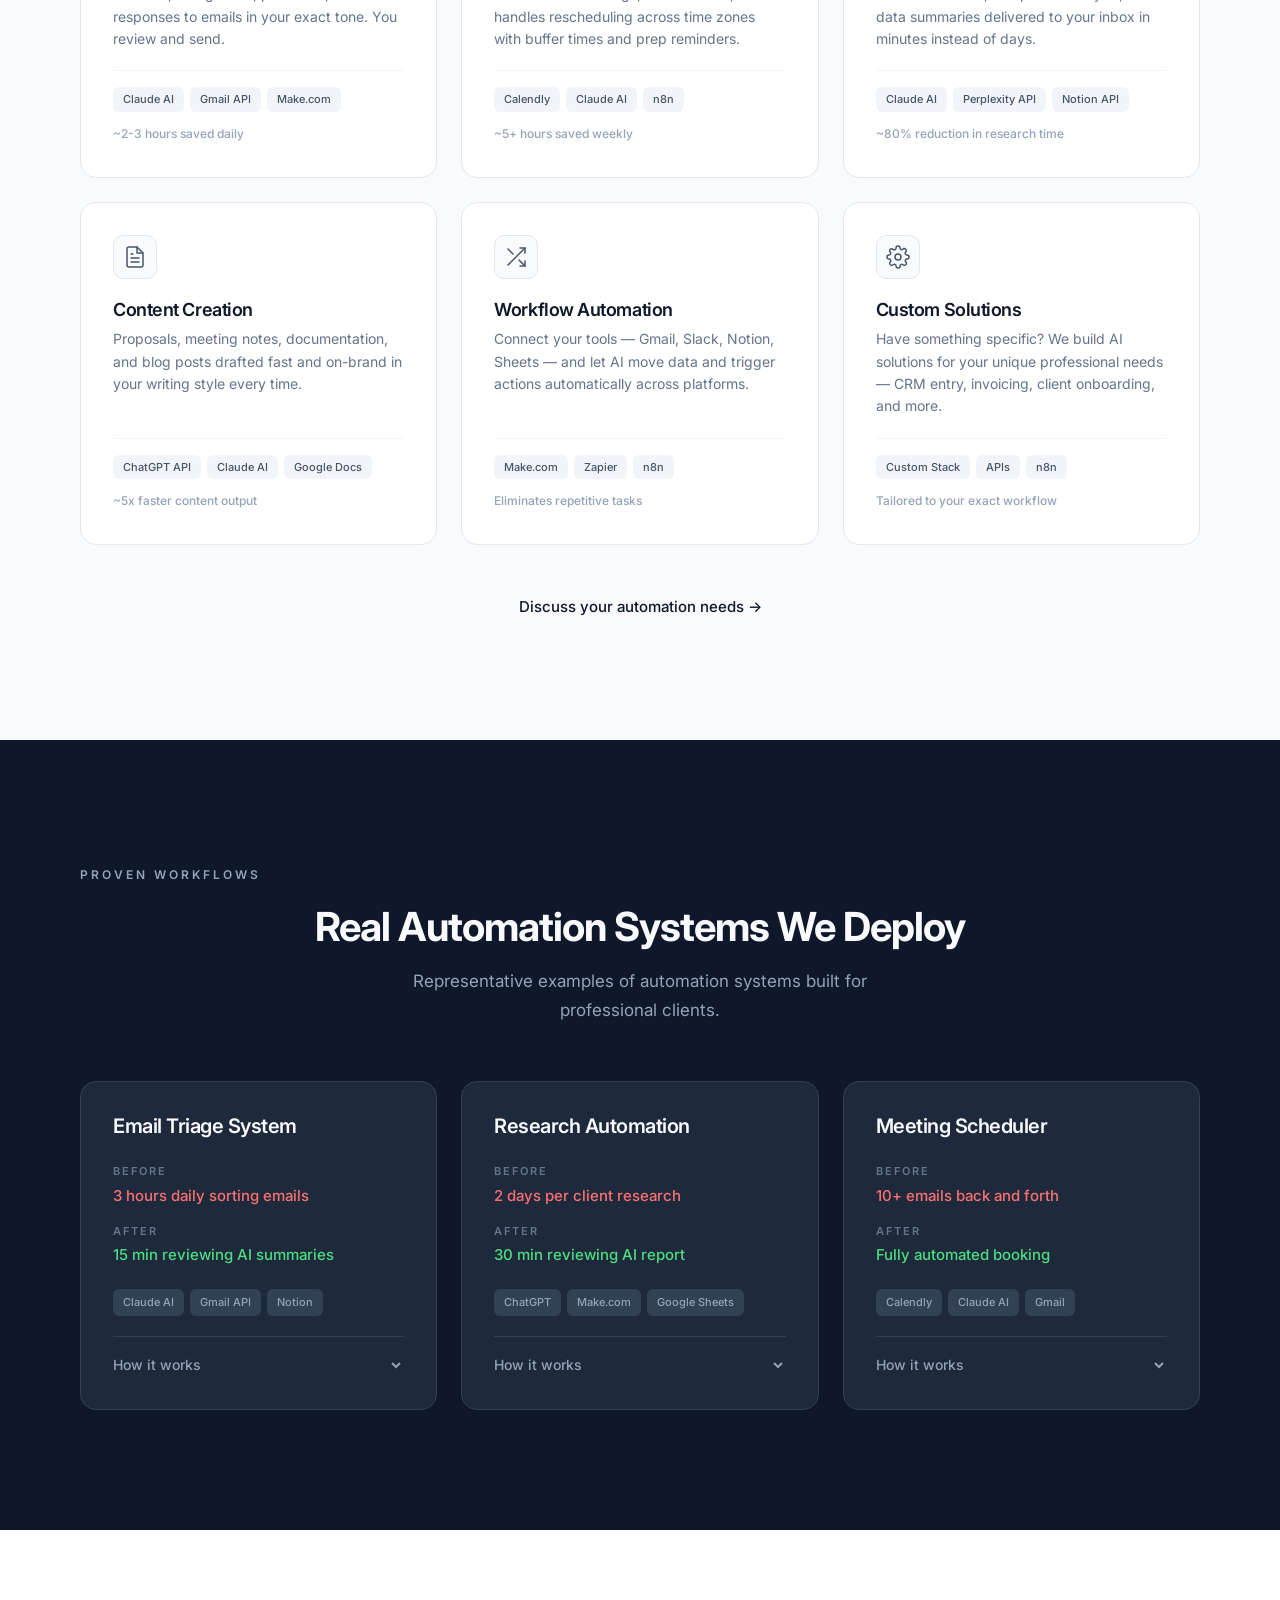
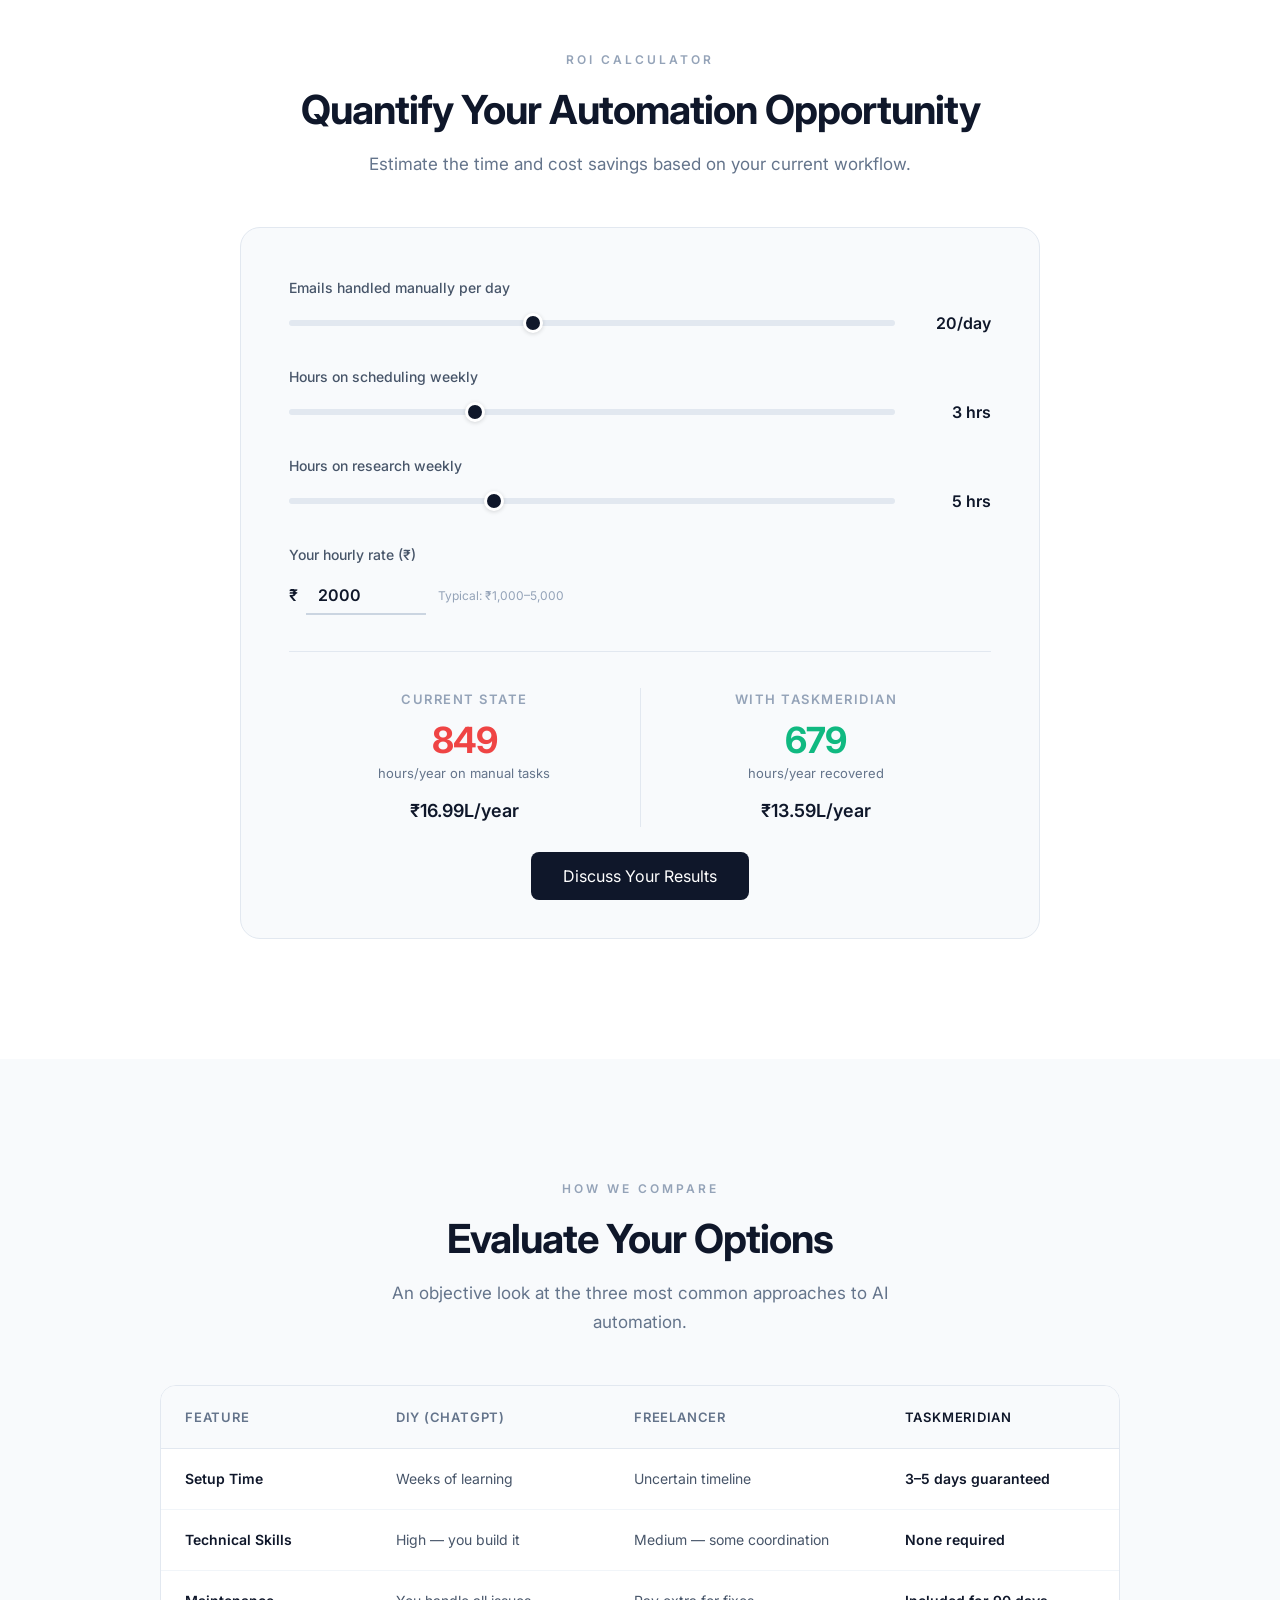
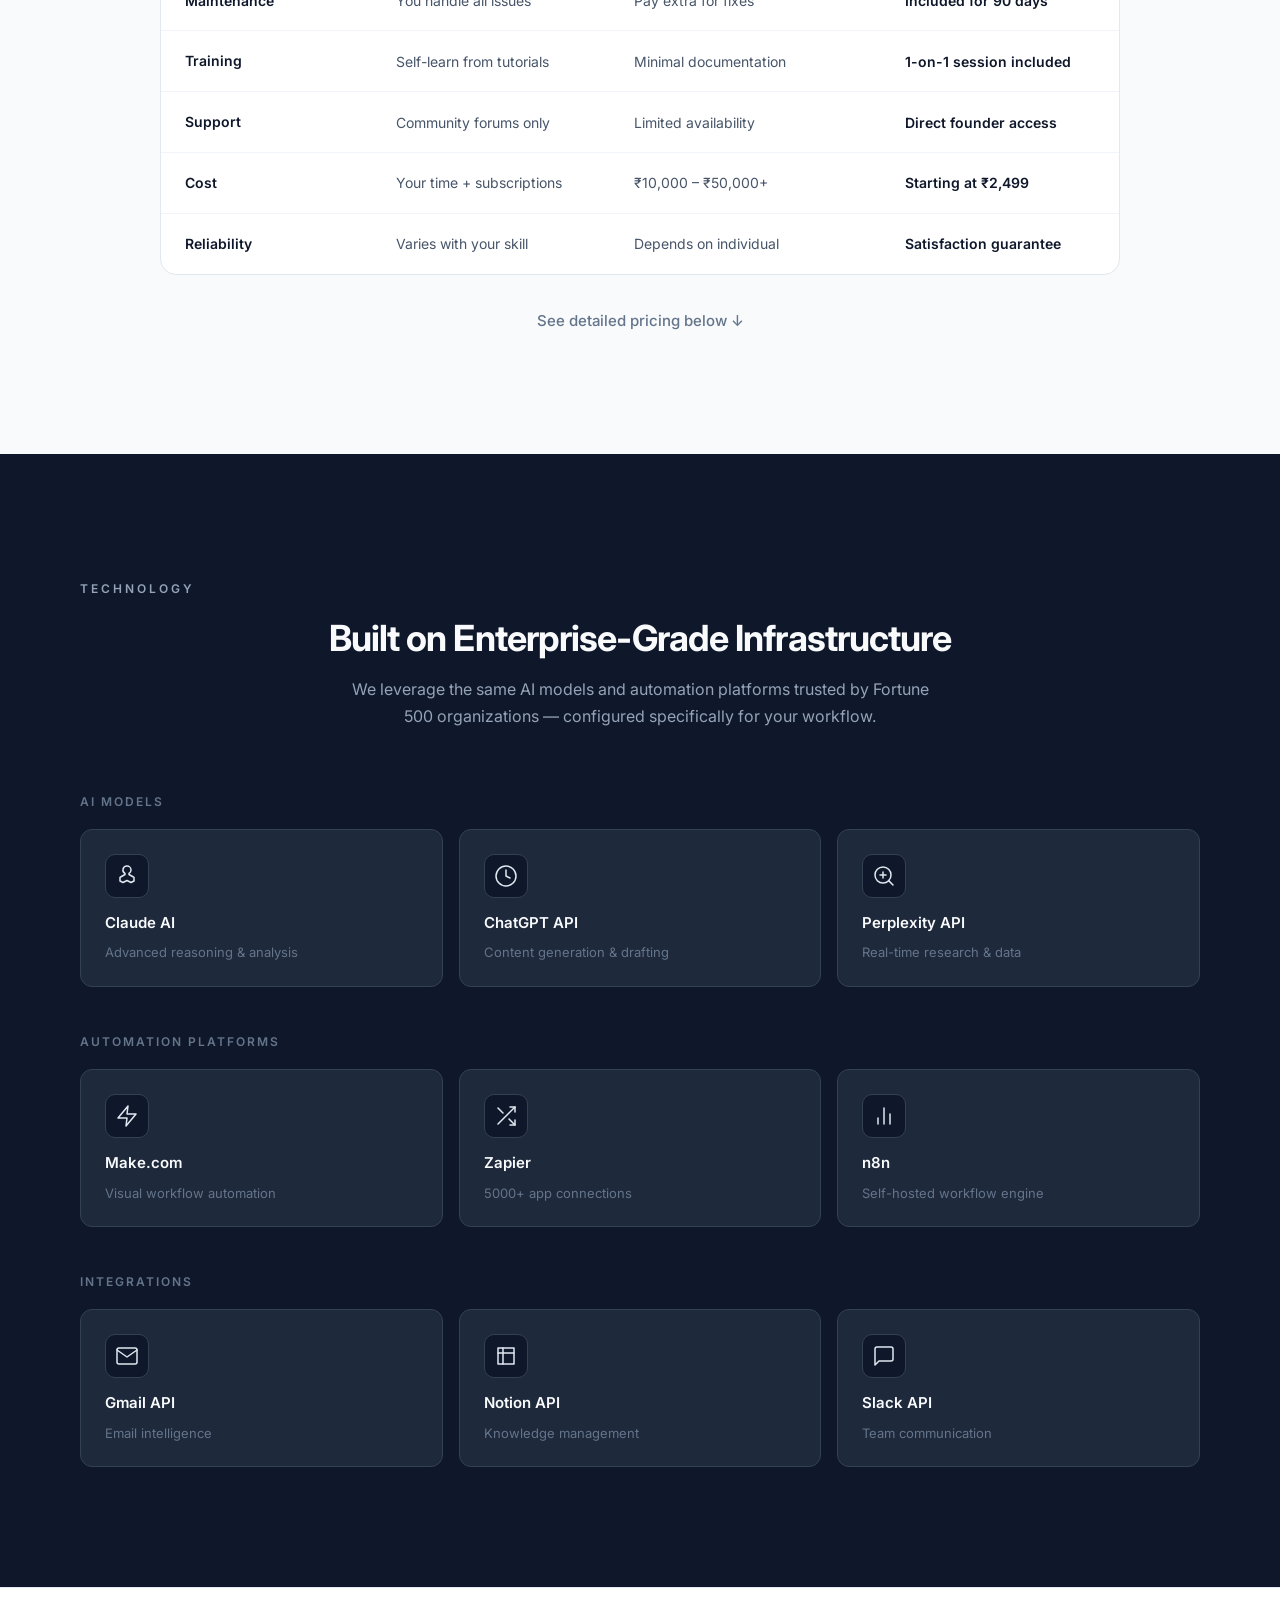
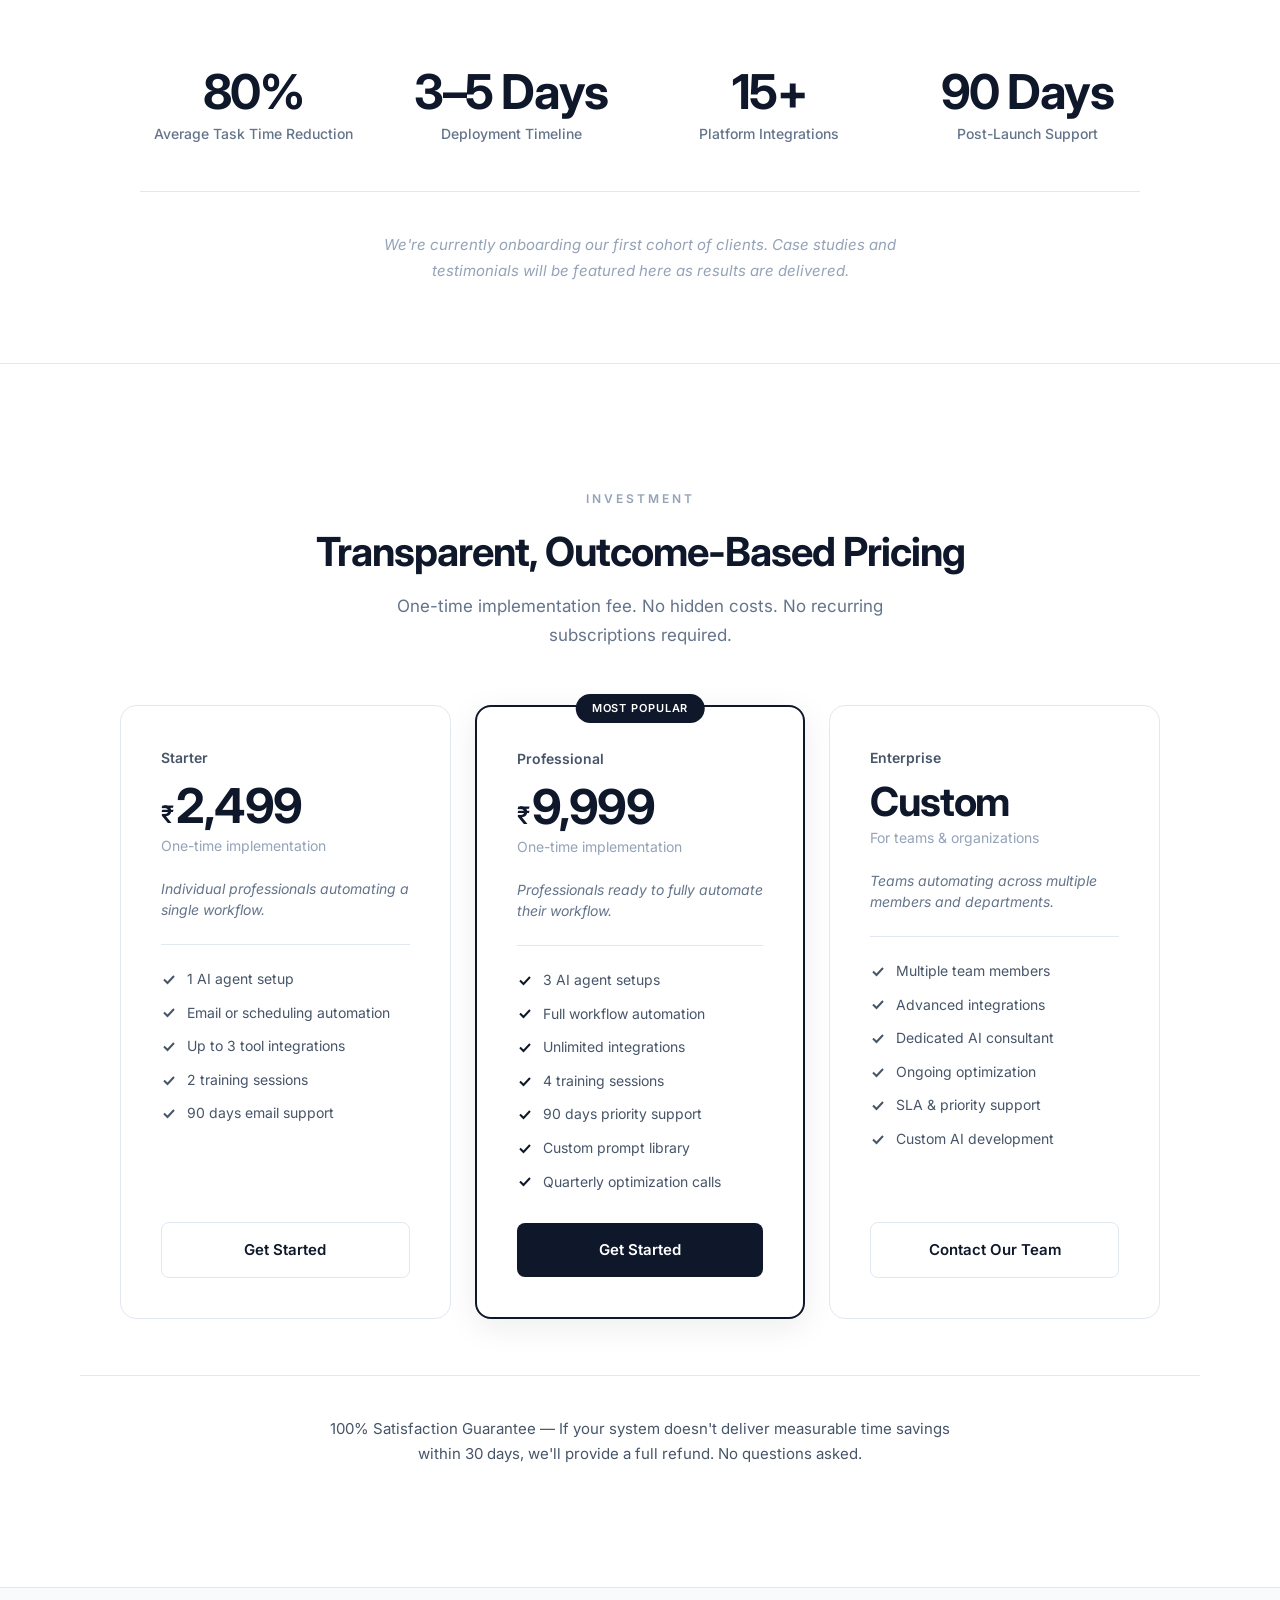
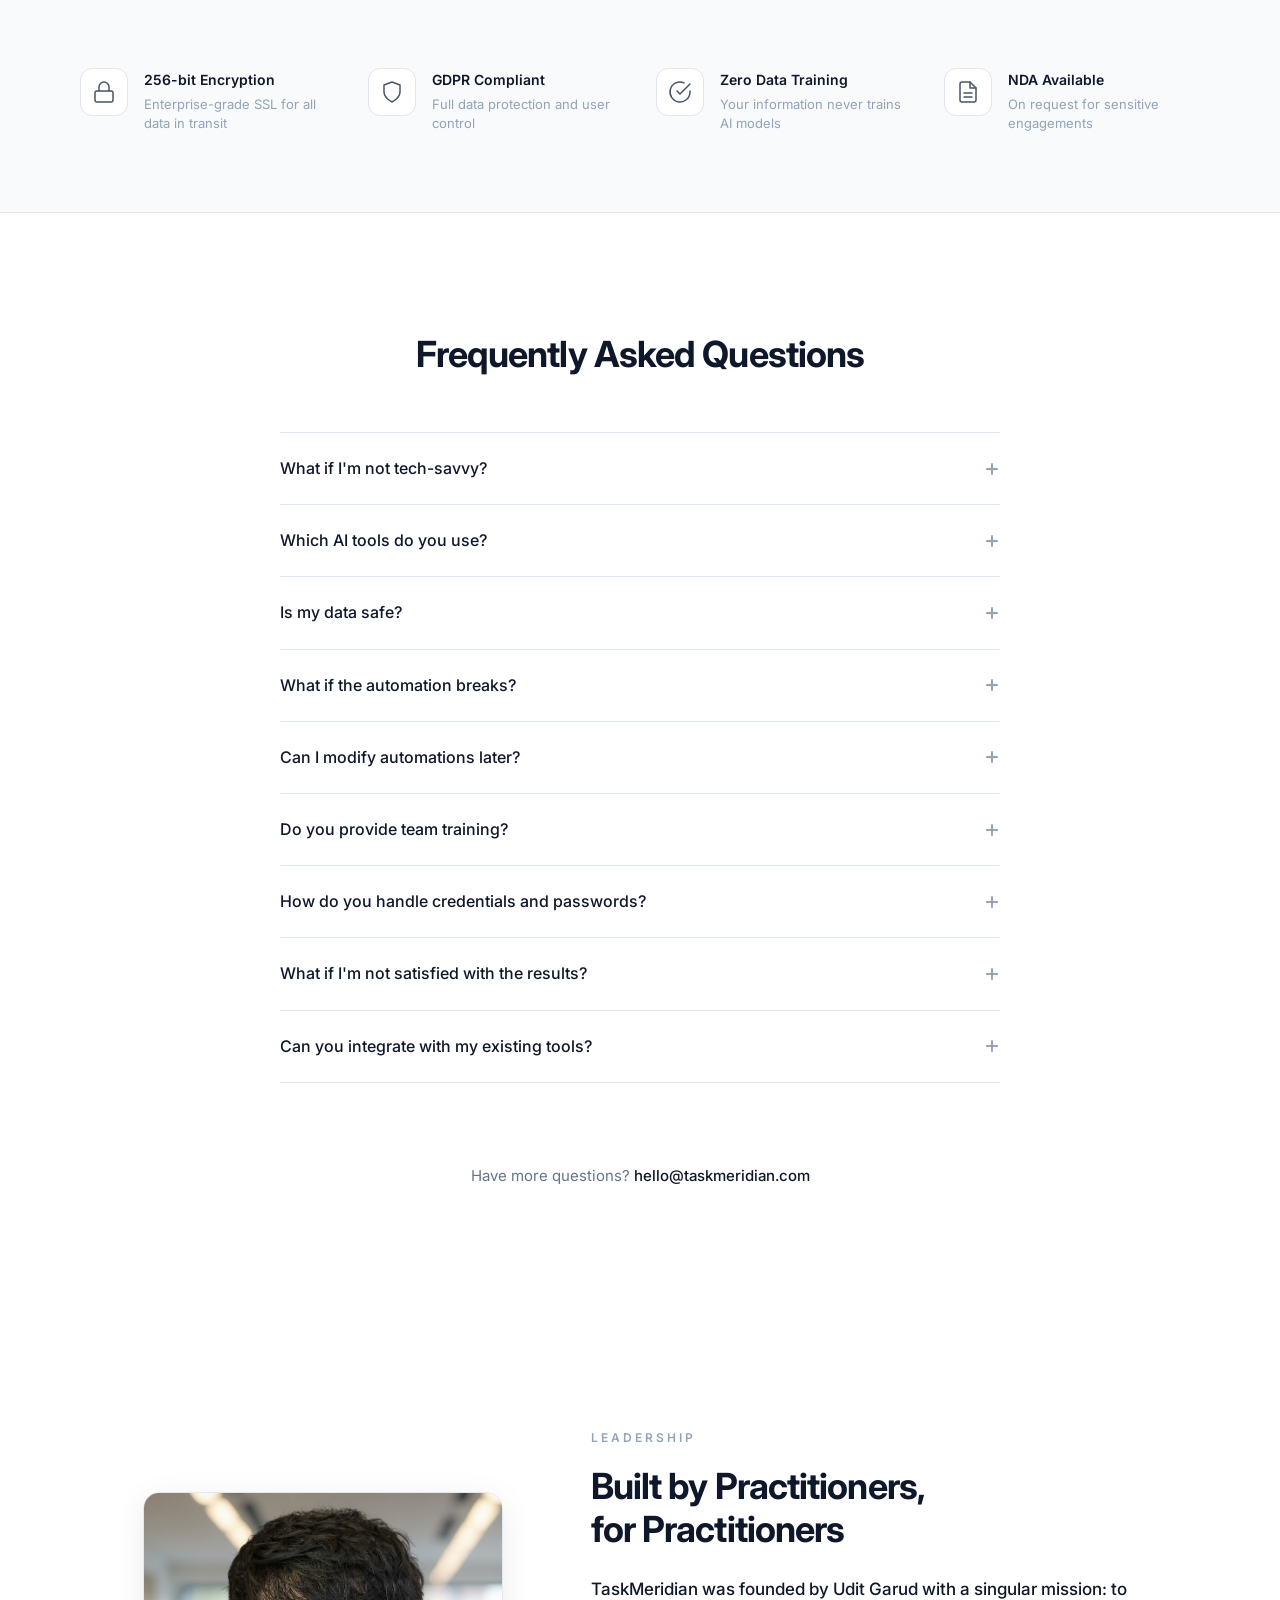
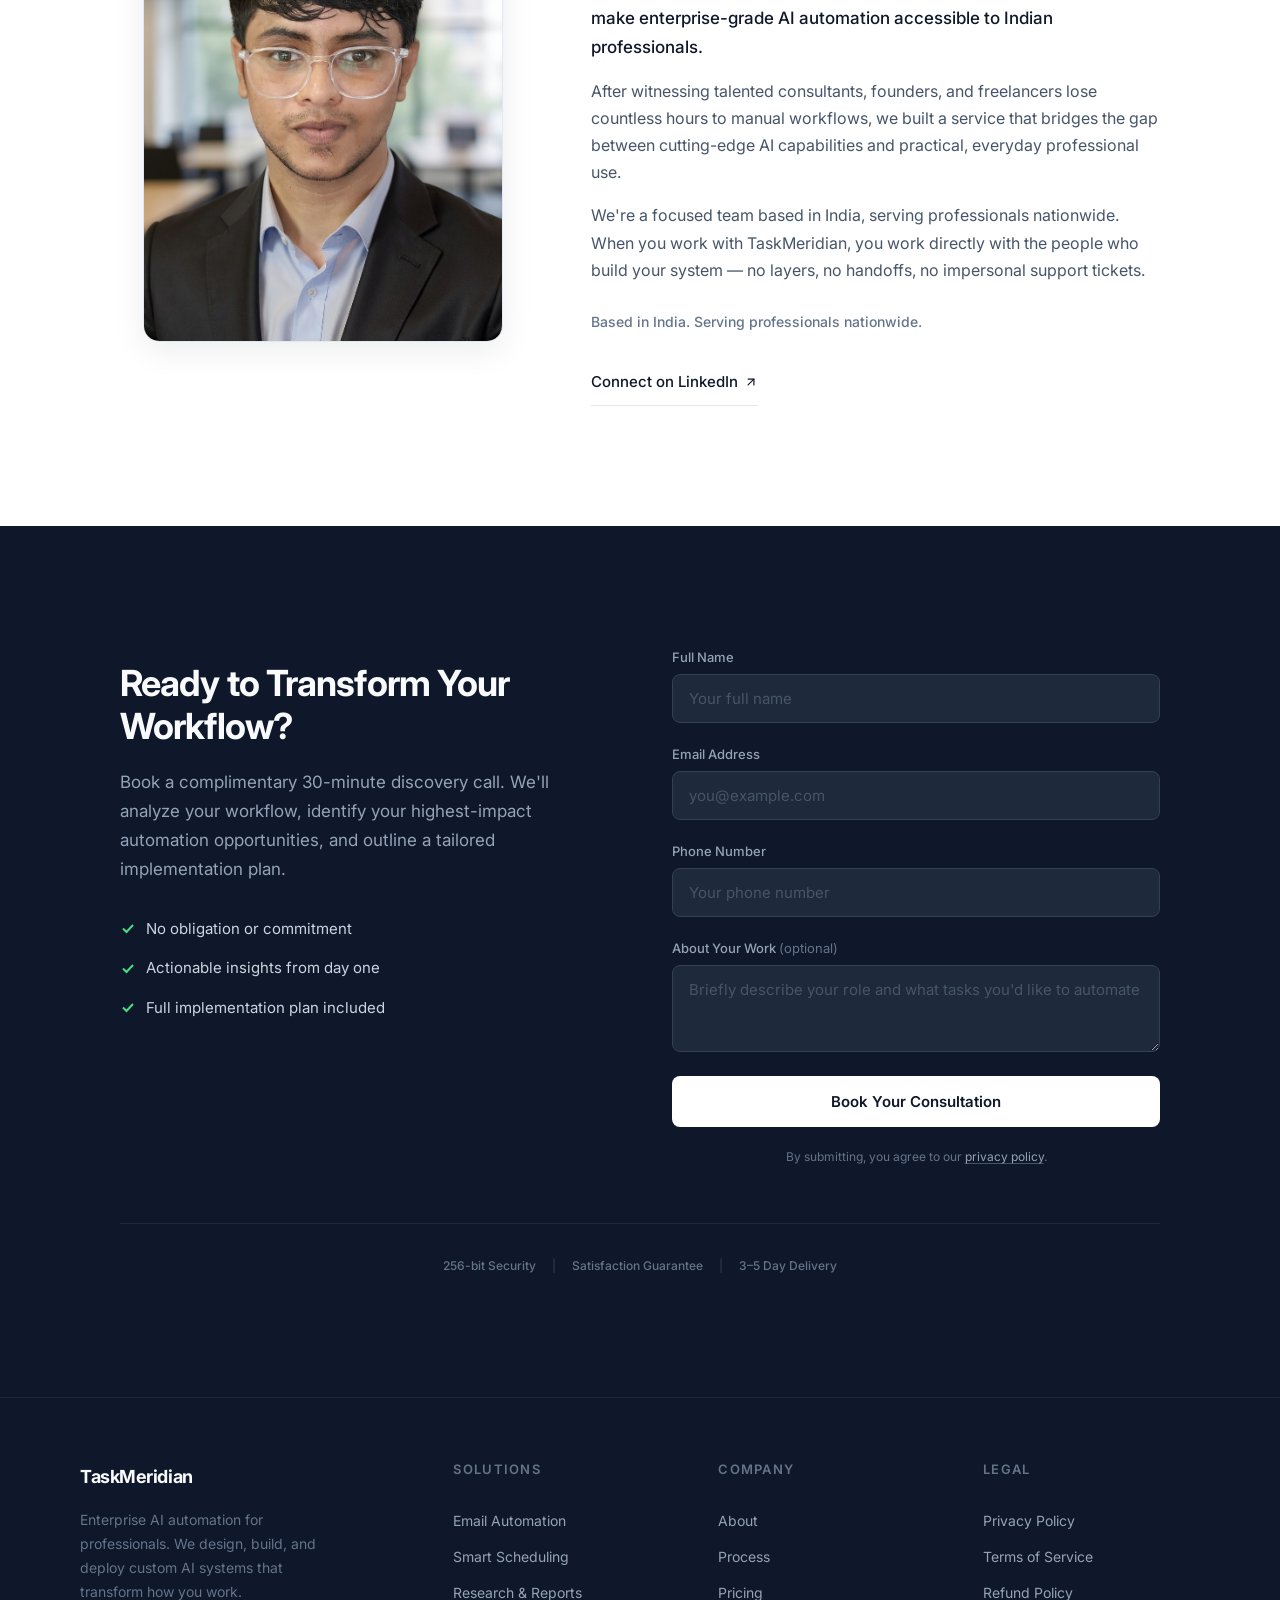
==== commit 5465598d: "Fix critical mobile comparison table overflow bugs PART A - Prevent page-level horizontal scroll: - " ====
--- a/index.html
+++ b/index.html
@@ -775,6 +775,8 @@
             <h2 class="comparison-headline">Evaluate Your Options</h2>
             <p class="comparison-subtext">An objective look at the three most common approaches to AI automation.</p>
 
+            <p class="comparison-scroll-hint">Swipe to compare all options →</p>
+
             <div class="comparison-table-wrapper">
                 <table class="comparison-table">
                     <thead>
--- a/styles.css
+++ b/styles.css
@@ -48,6 +48,8 @@
 html {
     scroll-behavior: smooth;
     scroll-padding-top: 80px;
+    overflow-x: hidden;
+    max-width: 100vw;
 }
 
 body {
@@ -58,6 +60,8 @@
     background: var(--white);
     -webkit-font-smoothing: antialiased;
     padding-top: 72px;
+    overflow-x: hidden;
+    max-width: 100vw;
 }
 
 .container {
@@ -365,7 +369,7 @@
    ======================================== */
 .hero {
     position: relative;
-    min-height: 90vh;
+    min-height: 85vh;
     display: flex;
     align-items: center;
     justify-content: center;
@@ -476,7 +480,7 @@
 }
 
 .hero-trust-bar {
-    margin-top: 80px;
+    margin-top: 60px;
     display: flex;
     flex-direction: column;
     align-items: center;
@@ -537,7 +541,7 @@
         text-align: center;
     }
     .hero-trust-bar {
-        margin-top: 48px;
+        margin-top: 40px;
     }
     .hero-trust-logos {
         gap: 12px;
@@ -1867,6 +1871,24 @@
     border-radius: 16px;
     border: 1px solid #E2E8F0;
     background: #FFFFFF;
+    width: 100%;
+    position: relative;
+}
+
+/* Scroll hint for mobile */
+.comparison-scroll-hint {
+    display: none;
+    text-align: center;
+    color: #94A3B8;
+    font-size: 0.85rem;
+    margin-bottom: 12px;
+    font-style: italic;
+}
+
+@media (max-width: 768px) {
+    .comparison-scroll-hint {
+        display: block;
+    }
 }
 
 .comparison-table {
@@ -1947,6 +1969,26 @@
 }
 
 /* Mobile */
+@media (max-width: 768px) {
+    .comparison-table {
+        display: block;
+        overflow-x: auto;
+        -webkit-overflow-scrolling: touch;
+    }
+    .comparison-table th:first-child,
+    .comparison-table td:first-child {
+        position: sticky;
+        left: 0;
+        background: #FFFFFF;
+        z-index: 1;
+        min-width: 100px;
+        box-shadow: 2px 0 4px rgba(0, 0, 0, 0.05);
+    }
+    .comparison-table th:first-child {
+        background: #F8FAFC;
+    }
+}
+
 @media (max-width: 640px) {
     .comparison-headline {
         font-size: 32px;
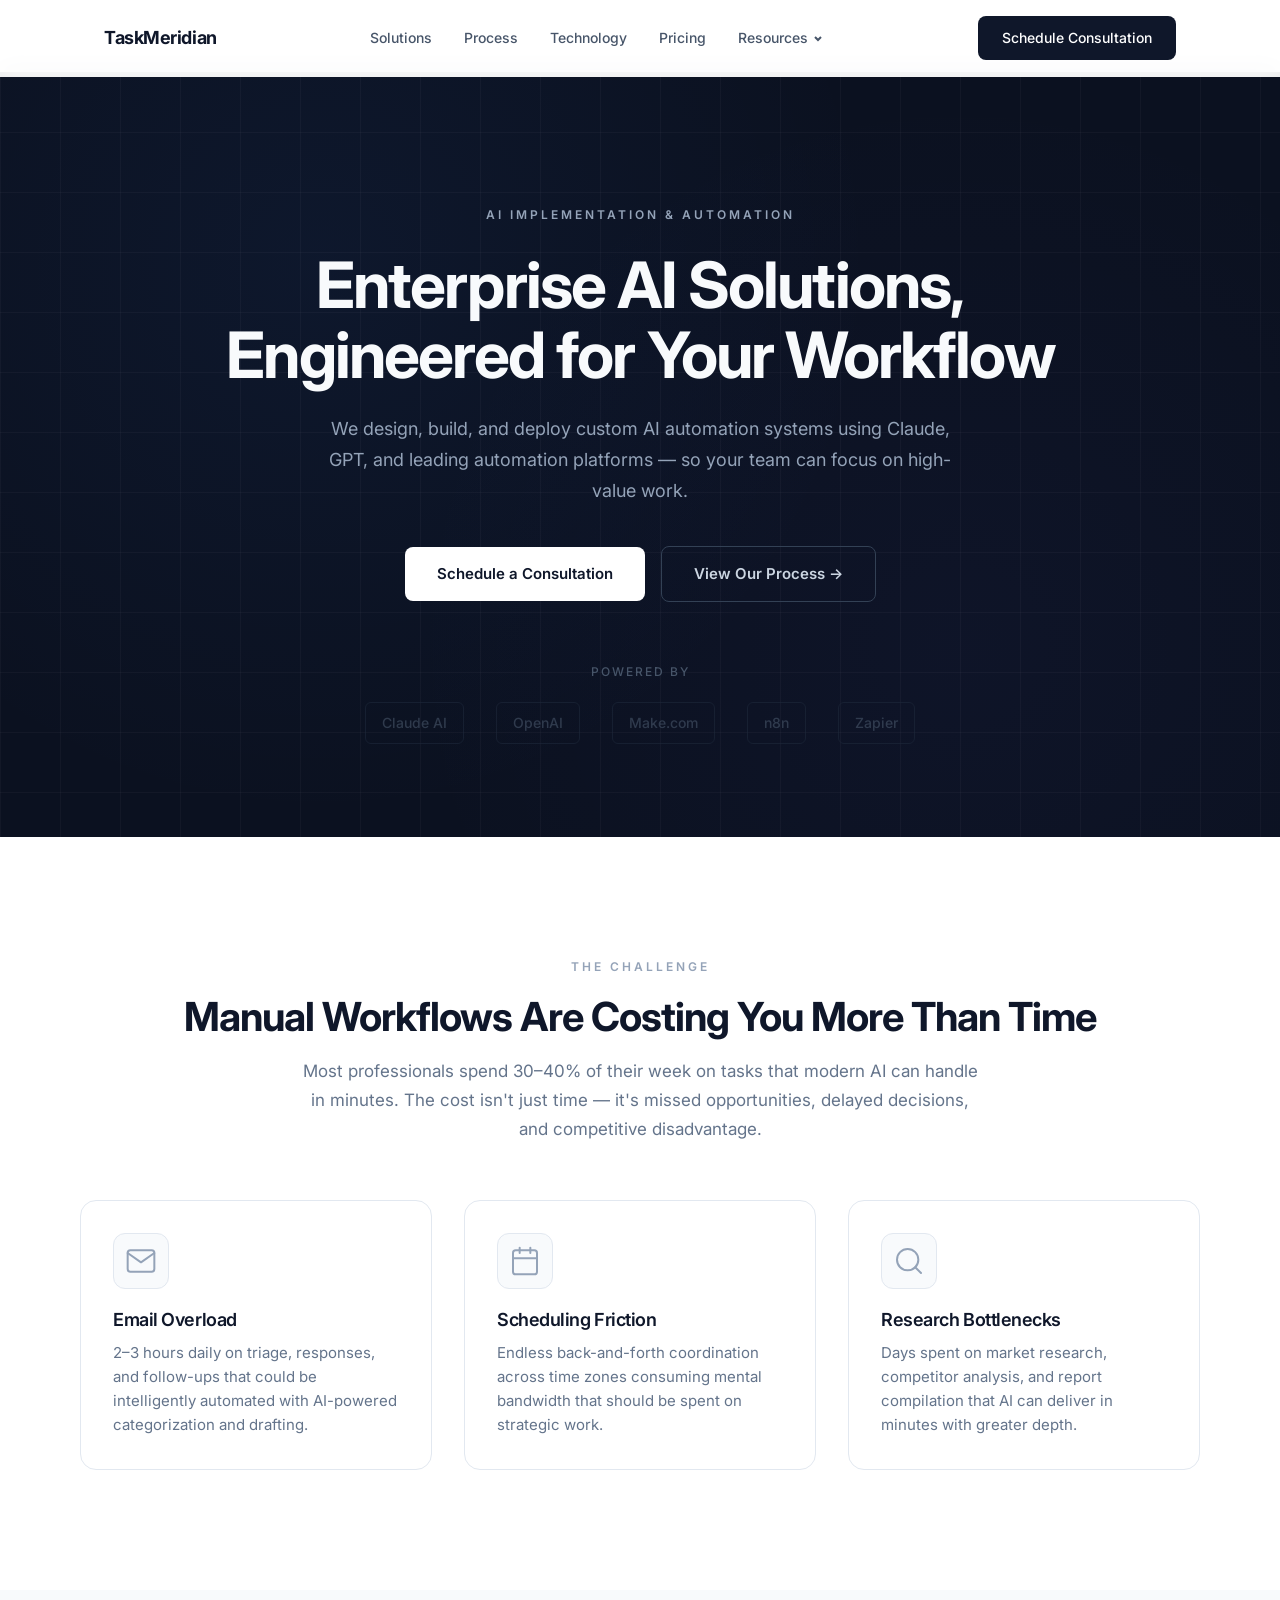
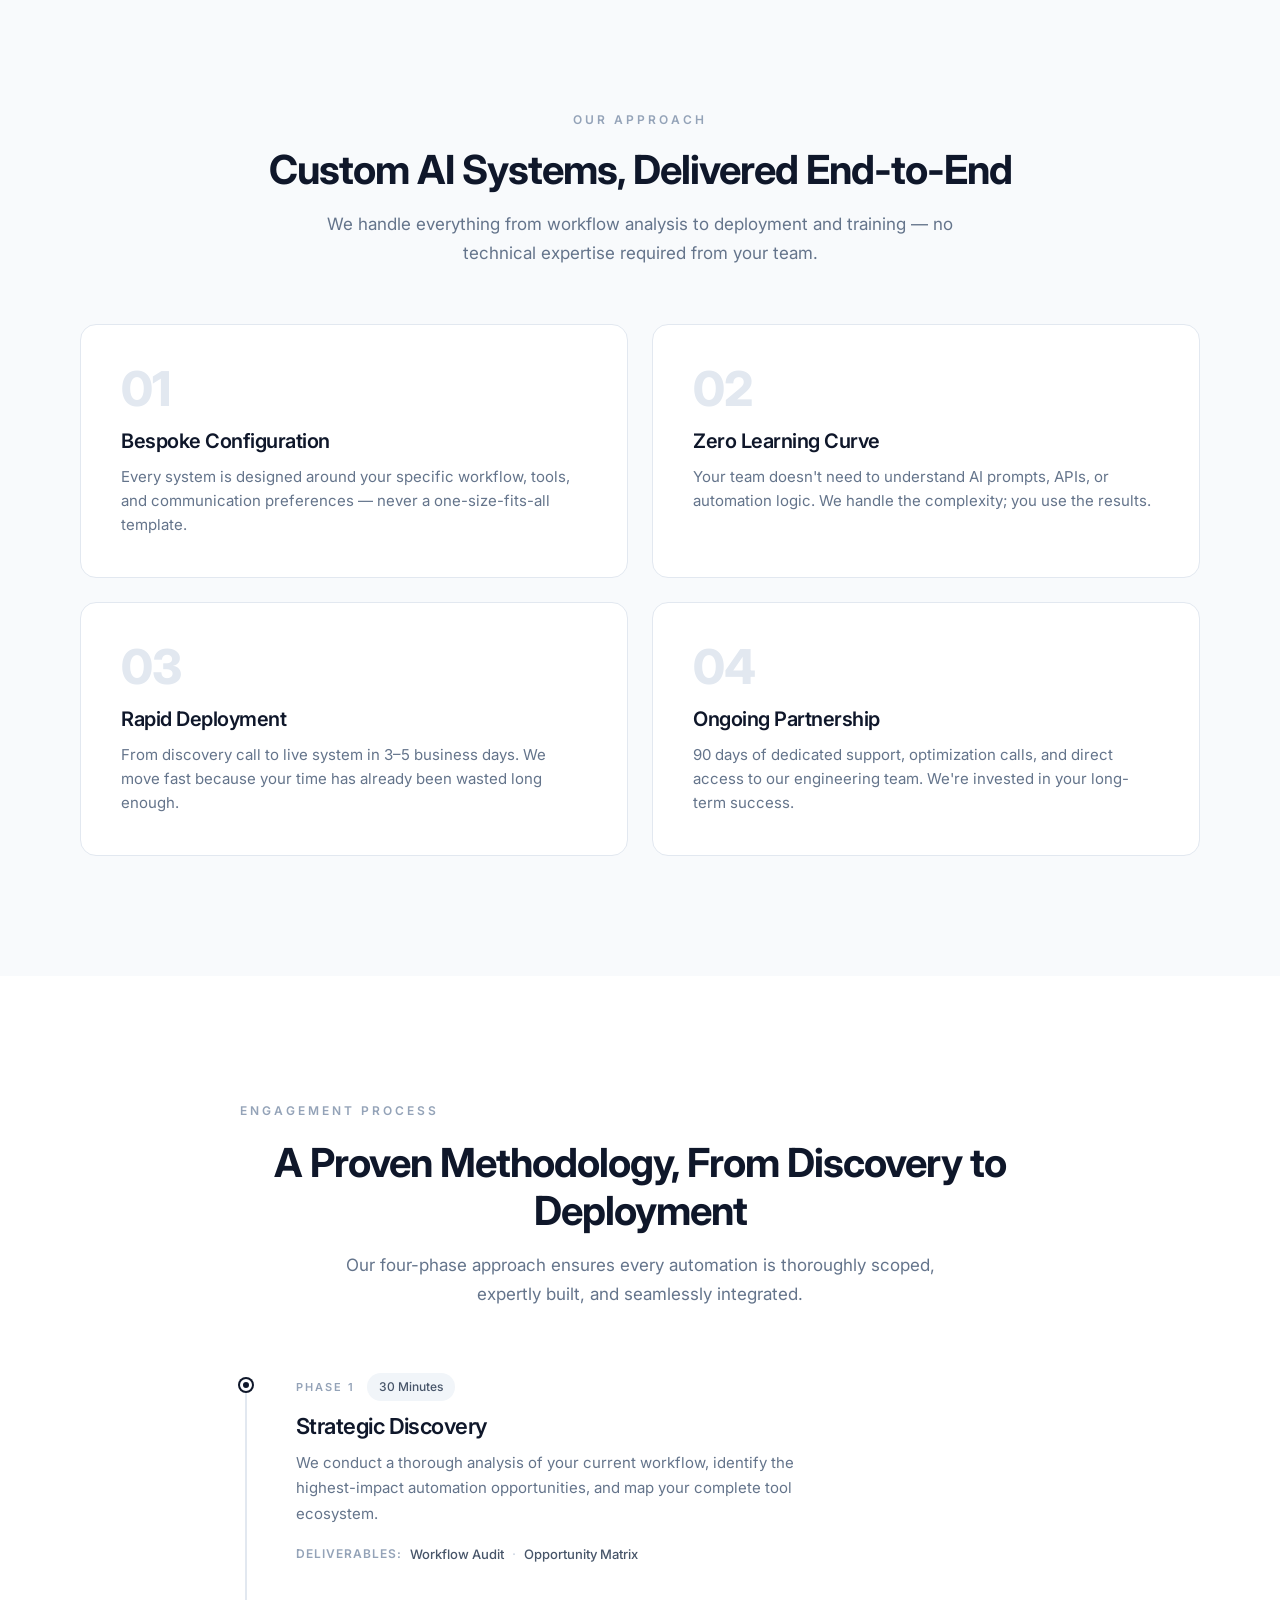
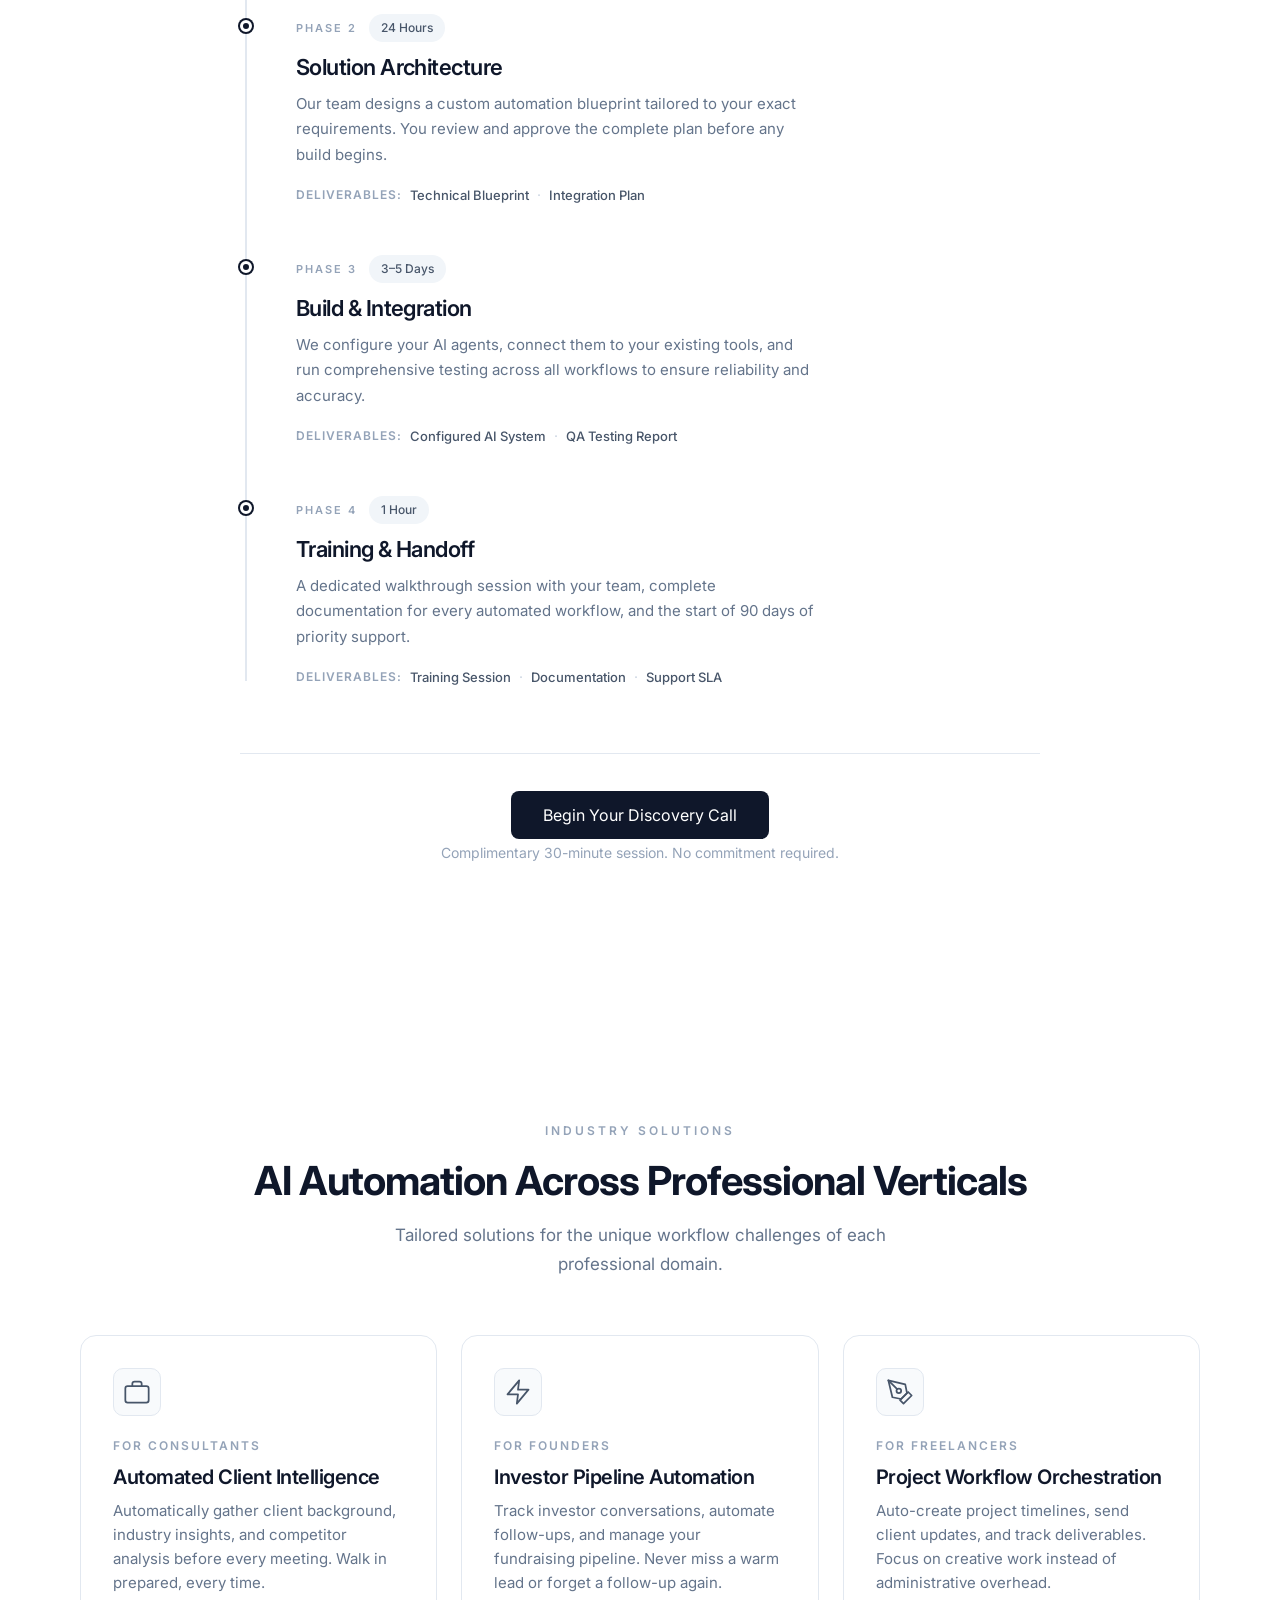
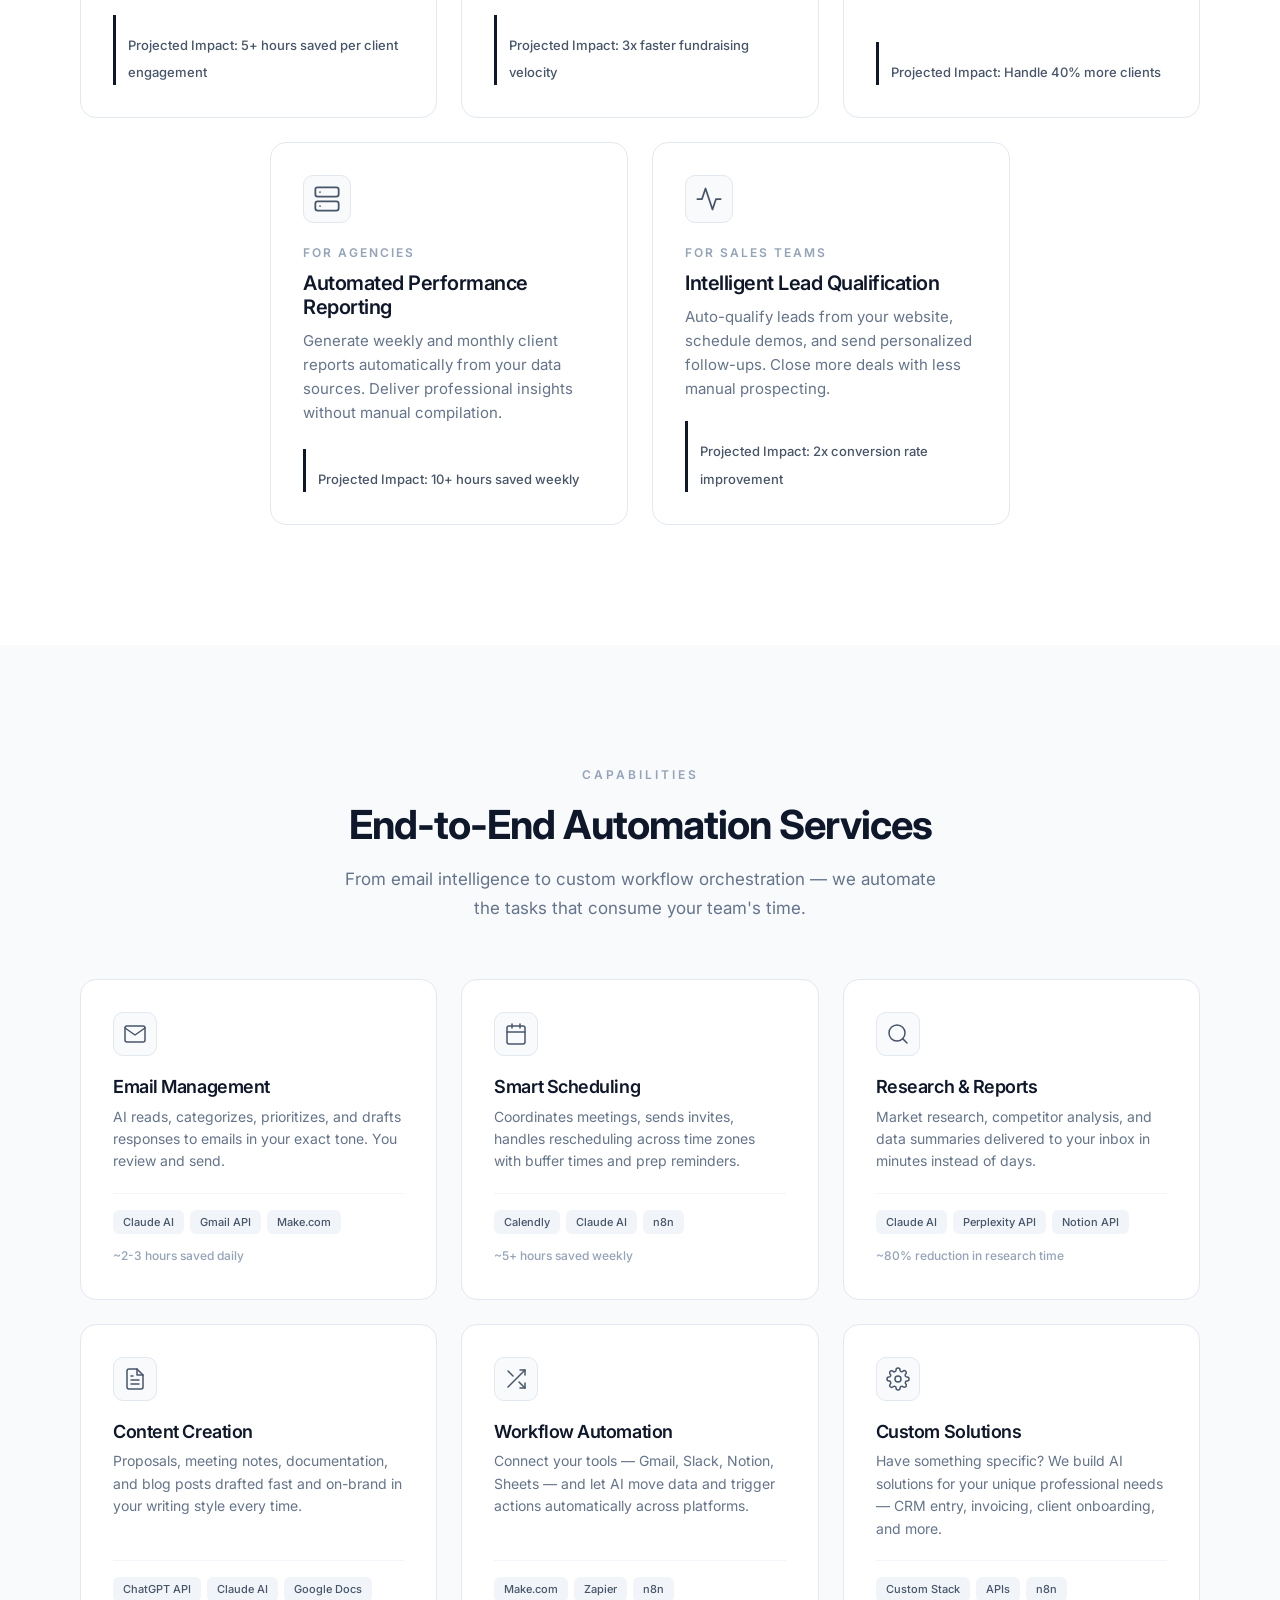
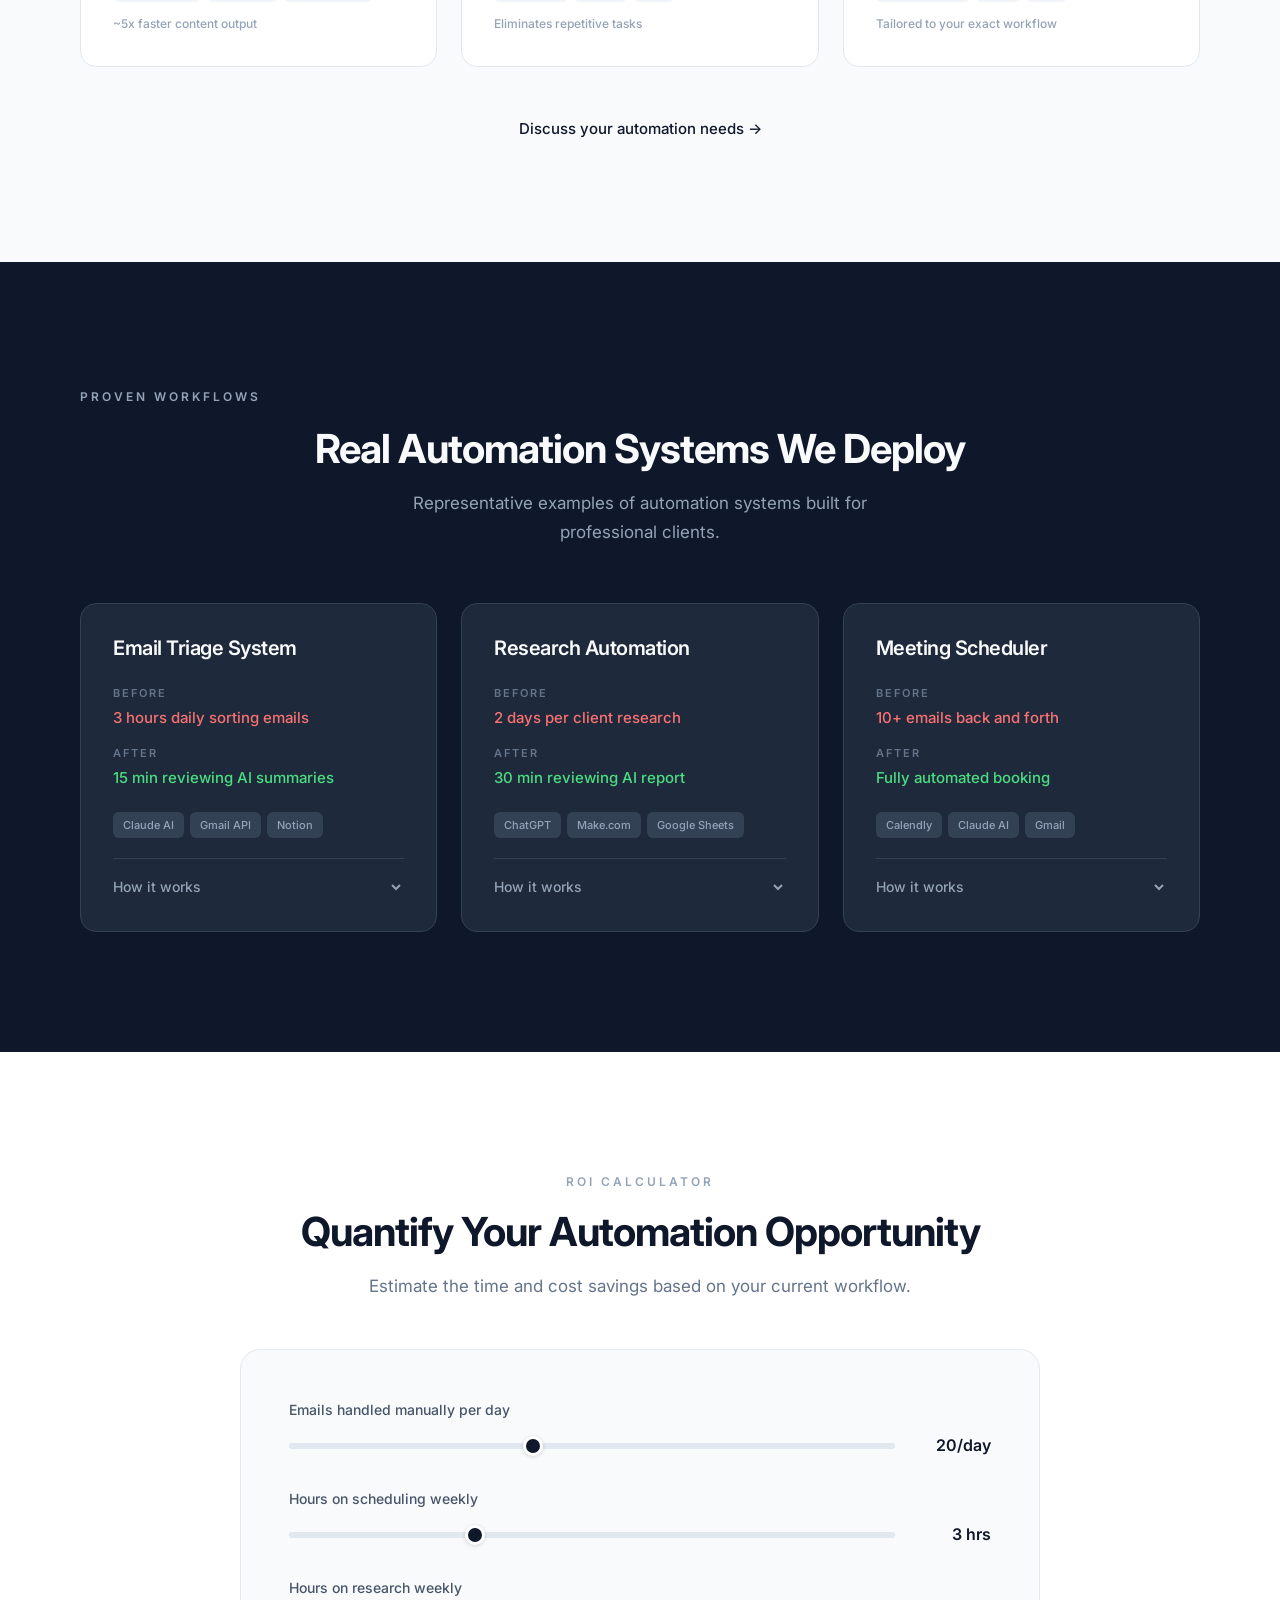
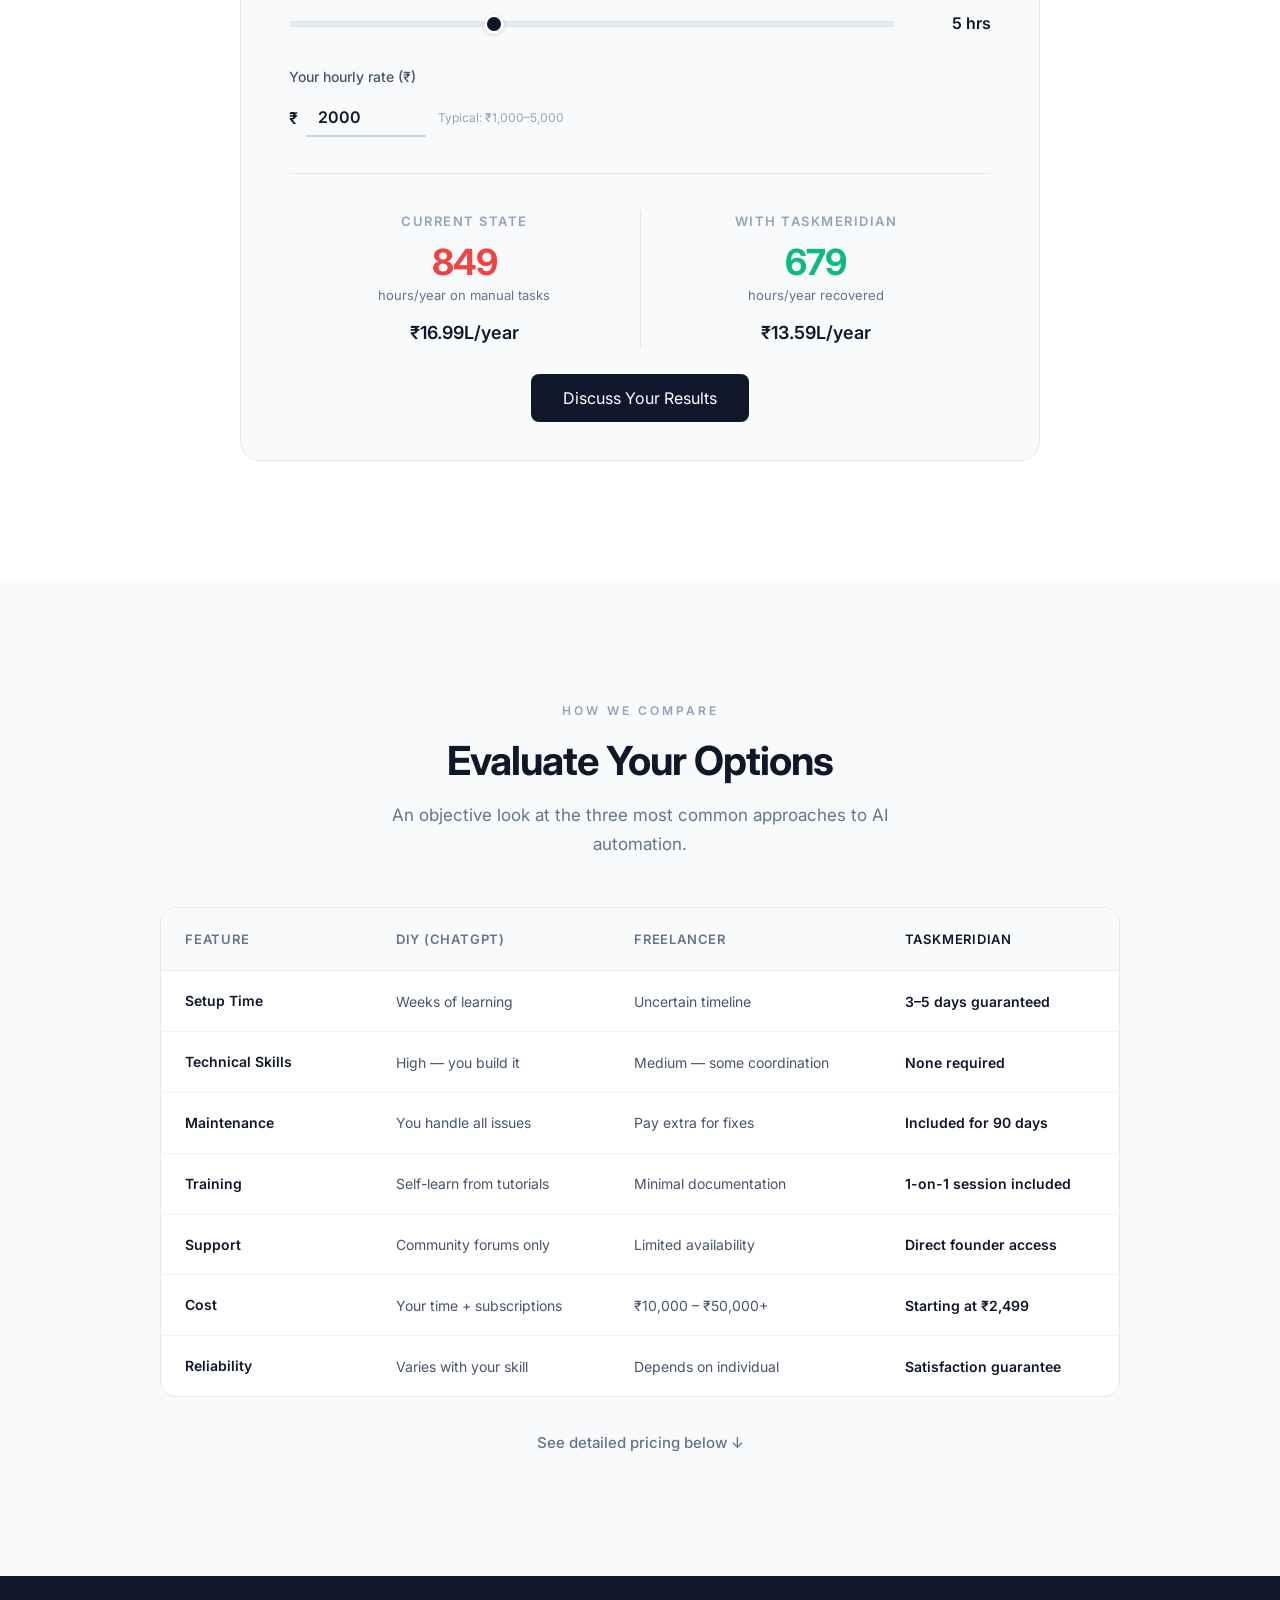
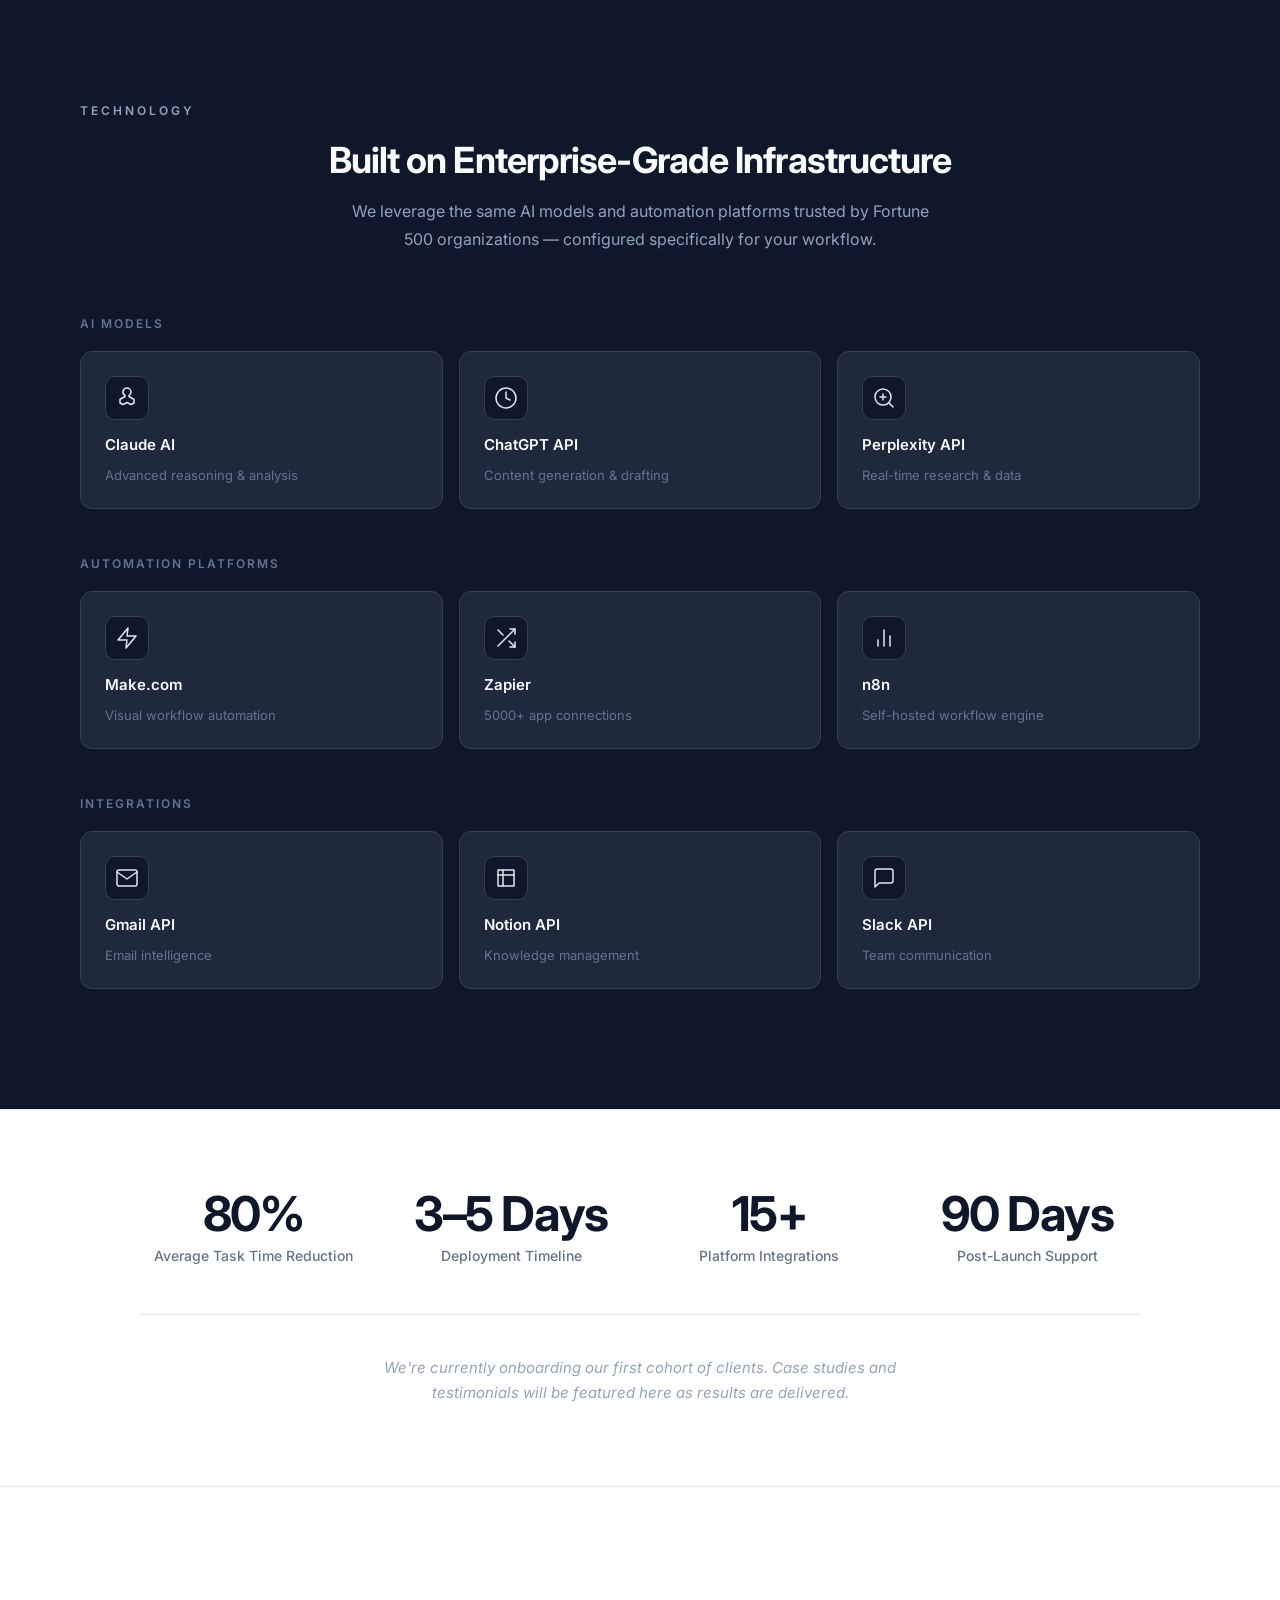
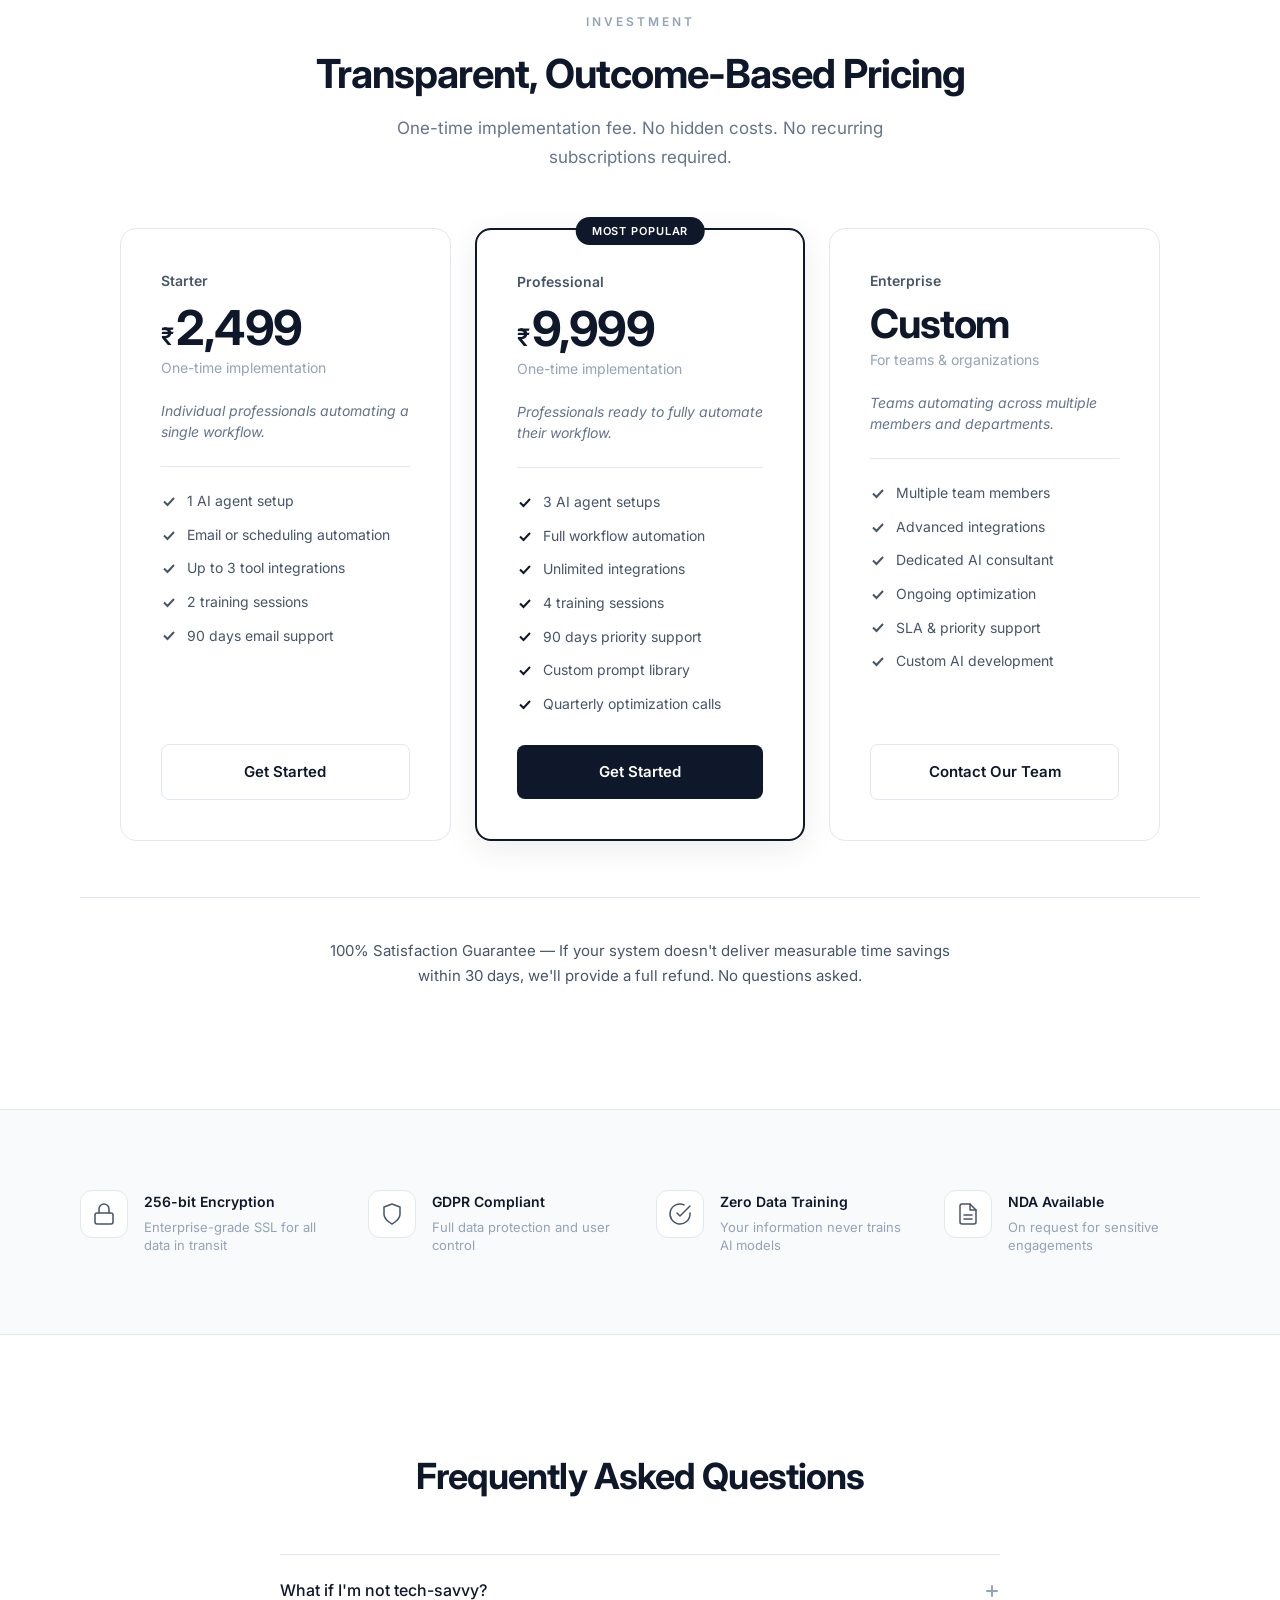
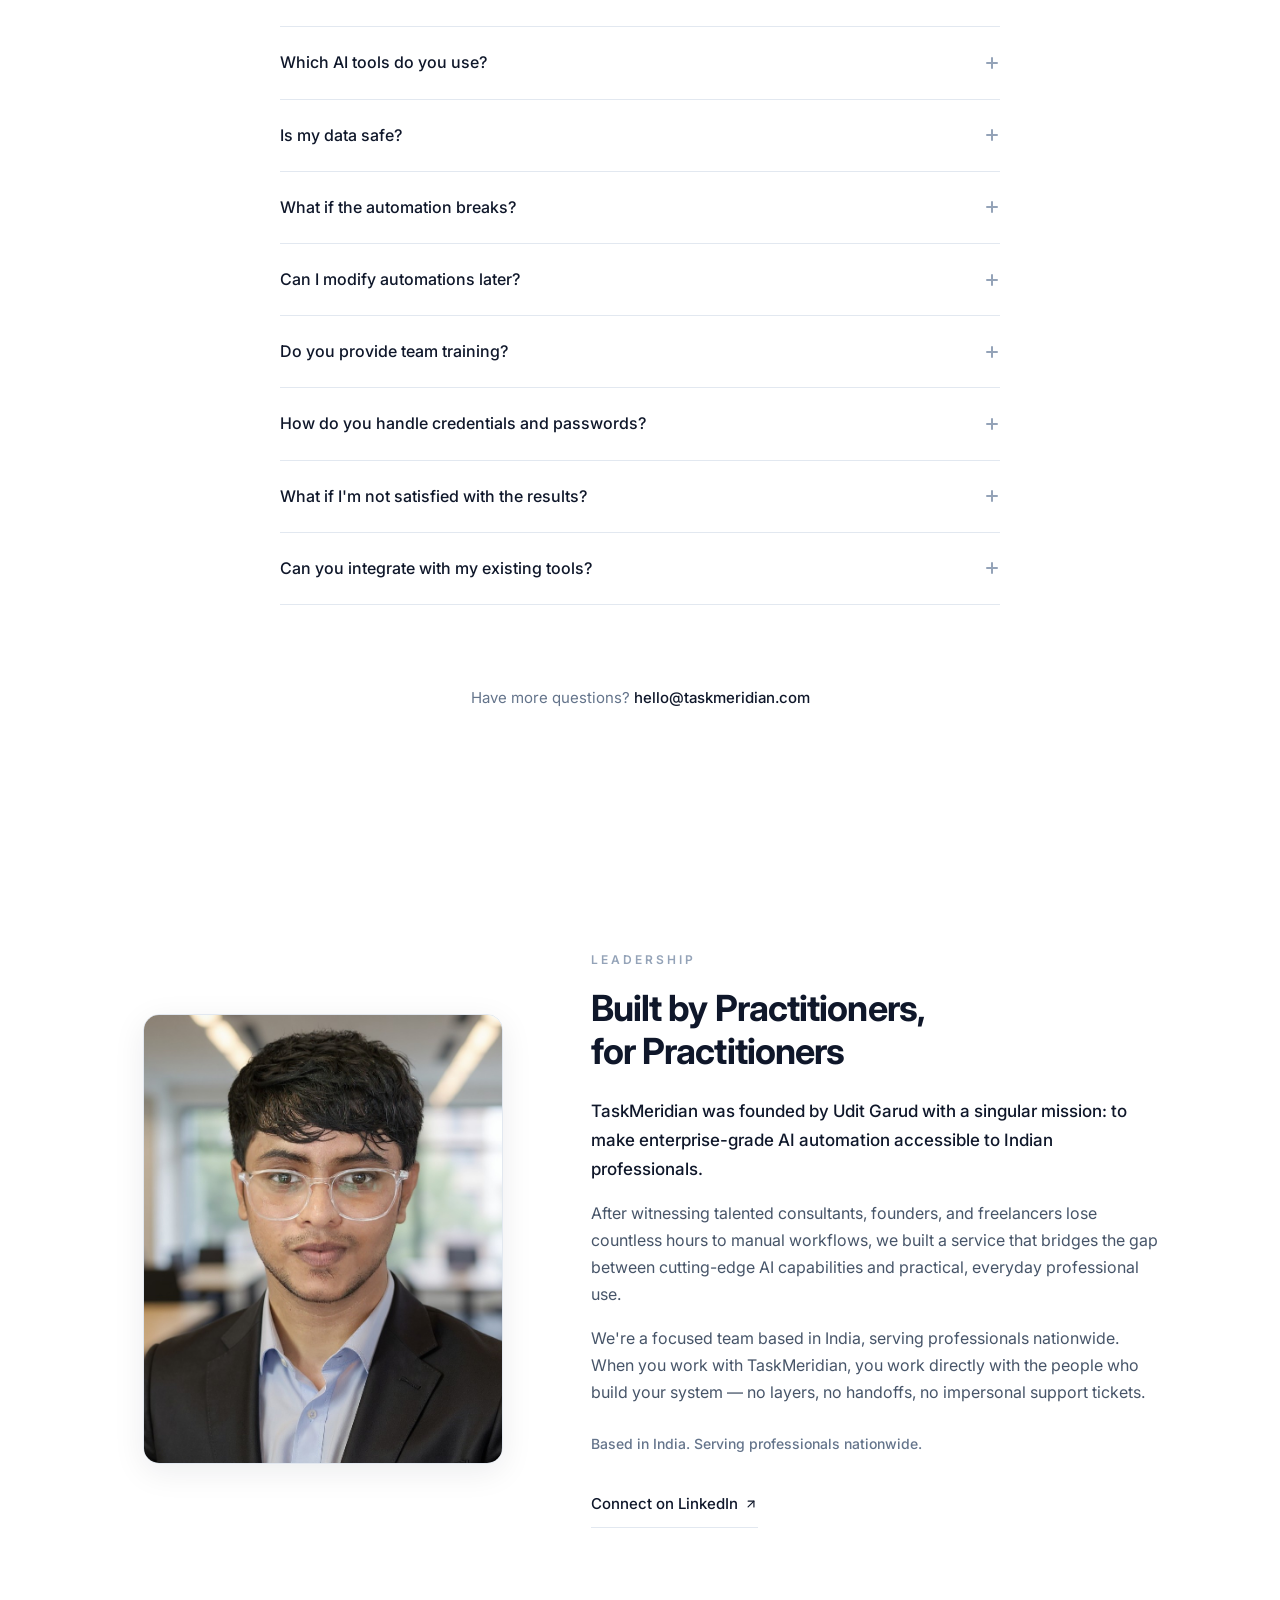
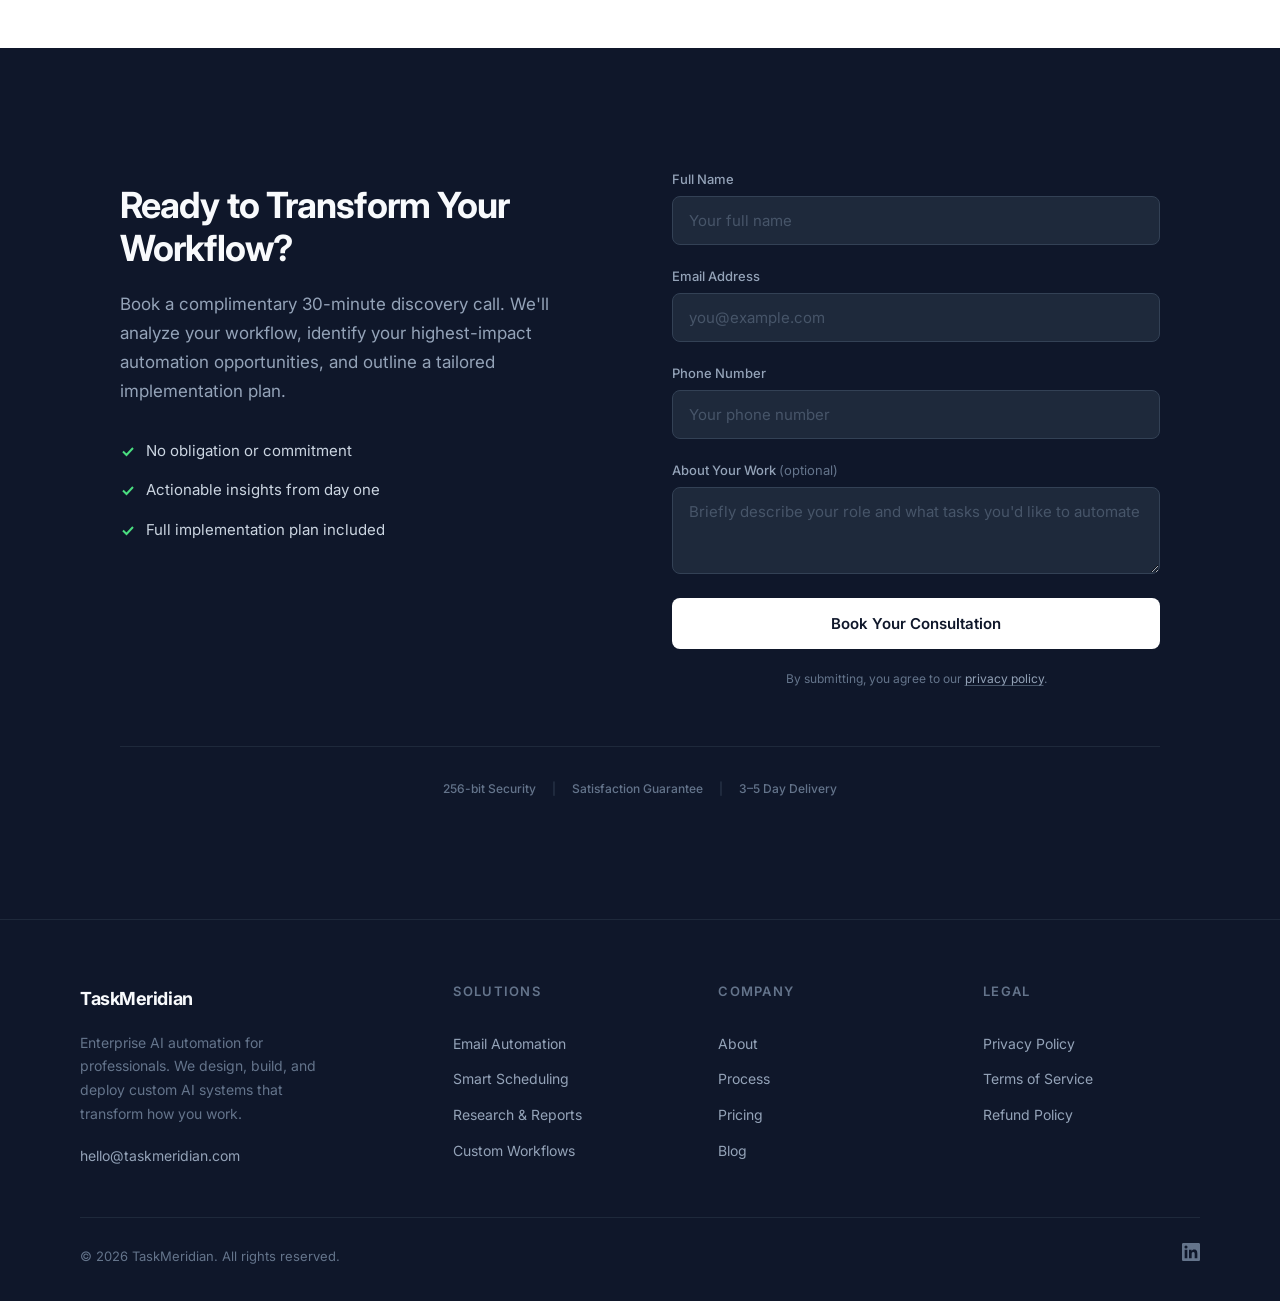
==== commit f42962d6: "Remove redundant process-visual section and its CSS Deleted <section class="process-visual"> (How It" ====
--- a/index.html
+++ b/index.html
@@ -27,7 +27,15 @@
     <meta name="twitter:title" content="TaskMeridian — Enterprise AI Automation">
     <meta name="twitter:description" content="Custom AI automation systems for professionals. From email intelligence to workflow orchestration.">
     
-    <link rel="preconnect" href="https://fonts.googleapis.com">
+    <!-- Preload critical resources -->
+    <link rel="preload" href="founder.jpg" as="image">
+    <!-- DNS prefetch for third-party domains -->
+    <link rel="dns-prefetch" href="https://fonts.googleapis.com">
+    <link rel="dns-prefetch" href="https://fonts.gstatic.com">
+    <link rel="dns-prefetch" href="https://www.googletagmanager.com">
+    <link rel="dns-prefetch" href="https://www.clarity.ms">
+    <!-- Preconnect to frequently used origins -->
+    <link rel="preconnect" href="https://fonts.googleapis.com" crossorigin>
     <link rel="preconnect" href="https://fonts.gstatic.com" crossorigin>
     <link href="https://fonts.googleapis.com/css2?family=Inter:wght@400;500;600;700;800&display=swap" rel="stylesheet">
     <link rel="stylesheet" href="styles.css">
@@ -225,67 +233,6 @@
         </div>
     </section>
 
-    <!-- Process Visual -->
-    <section class="process-visual">
-        <div class="process-visual-container">
-            <span class="section-eyebrow">How It Works</span>
-            <h2 class="process-visual-headline">Four Steps to Full Automation</h2>
-            <div class="process-flow">
-                <div class="process-flow-step">
-                    <div class="process-flow-icon">
-                        <svg width="28" height="28" viewBox="0 0 24 24" fill="none" stroke="#0F172A" stroke-width="1.5" stroke-linecap="round" stroke-linejoin="round">
-                            <path d="M21 15a2 2 0 0 1-2 2H7l-4 4V5a2 2 0 0 1 2-2h14a2 2 0 0 1 2 2z"/>
-                        </svg>
-                    </div>
-                    <span class="process-flow-label">Discover</span>
-                    <span class="process-flow-desc">Analyze your workflow</span>
-                </div>
-                <div class="process-flow-connector">
-                    <svg width="40" height="12" viewBox="0 0 40 12" fill="none" stroke="#CBD5E1" stroke-width="1.5">
-                        <path d="M0 6h32M28 2l4 4-4 4"/>
-                    </svg>
-                </div>
-                <div class="process-flow-step">
-                    <div class="process-flow-icon">
-                        <svg width="28" height="28" viewBox="0 0 24 24" fill="none" stroke="#0F172A" stroke-width="1.5" stroke-linecap="round" stroke-linejoin="round">
-                            <path d="M2 3h6a4 4 0 0 1 4 4v14a3 3 0 0 0-3-3H2z"/><path d="M22 3h-6a4 4 0 0 0-4 4v14a3 3 0 0 1 3-3h7z"/>
-                        </svg>
-                    </div>
-                    <span class="process-flow-label">Design</span>
-                    <span class="process-flow-desc">Architect your solution</span>
-                </div>
-                <div class="process-flow-connector">
-                    <svg width="40" height="12" viewBox="0 0 40 12" fill="none" stroke="#CBD5E1" stroke-width="1.5">
-                        <path d="M0 6h32M28 2l4 4-4 4"/>
-                    </svg>
-                </div>
-                <div class="process-flow-step">
-                    <div class="process-flow-icon">
-                        <svg width="28" height="28" viewBox="0 0 24 24" fill="none" stroke="#0F172A" stroke-width="1.5" stroke-linecap="round" stroke-linejoin="round">
-                            <polyline points="16 18 22 12 16 6"/><polyline points="8 6 2 12 8 18"/>
-                        </svg>
-                    </div>
-                    <span class="process-flow-label">Build</span>
-                    <span class="process-flow-desc">Configure & integrate</span>
-                </div>
-                <div class="process-flow-connector">
-                    <svg width="40" height="12" viewBox="0 0 40 12" fill="none" stroke="#CBD5E1" stroke-width="1.5">
-                        <path d="M0 6h32M28 2l4 4-4 4"/>
-                    </svg>
-                </div>
-                <div class="process-flow-step">
-                    <div class="process-flow-icon">
-                        <svg width="28" height="28" viewBox="0 0 24 24" fill="none" stroke="#0F172A" stroke-width="1.5" stroke-linecap="round" stroke-linejoin="round">
-                            <path d="M22 11.08V12a10 10 0 1 1-5.93-9.14"/><polyline points="22 4 12 14.01 9 11.01"/>
-                        </svg>
-                    </div>
-                    <span class="process-flow-label">Deploy</span>
-                    <span class="process-flow-desc">Launch & train your team</span>
-                </div>
-            </div>
-        </div>
-    </section>
-
     <!-- Process Timeline -->
     <section class="process-timeline" id="process">
         <div class="process-timeline-container">
@@ -1288,7 +1235,7 @@
                 </div>
                 <div class="about-content-col">
                     <span class="section-eyebrow">Leadership</span>
-                    <h2 class="about-headline">Built by Practitioners,<br>for Practitioners</h2>
+                    <h2 class="about-headline">Built by Practitioners,<br> for Practitioners</h2>
                     <div class="about-body">
                         <p>TaskMeridian was founded by Udit Garud with a singular mission: to make enterprise-grade AI automation accessible to Indian professionals.</p>
                         <p>After witnessing talented consultants, founders, and freelancers lose countless hours to manual workflows, we built a service that bridges the gap between cutting-edge AI capabilities and practical, everyday professional use.</p>
@@ -1335,15 +1282,15 @@
                     <form class="final-cta-form" action="https://formspree.io/f/mreazvgz" method="POST">
                         <div class="final-cta-field">
                             <label class="final-cta-label" for="book-name">Full Name</label>
-                            <input type="text" id="book-name" name="name" class="final-cta-input" placeholder="Your full name" required>
+                            <input type="text" id="book-name" name="name" class="final-cta-input" placeholder="Your full name" autocomplete="name" required>
                         </div>
                         <div class="final-cta-field">
                             <label class="final-cta-label" for="book-email">Email Address</label>
-                            <input type="email" id="book-email" name="email" class="final-cta-input" placeholder="you@example.com" required>
+                            <input type="email" id="book-email" name="email" class="final-cta-input" placeholder="you@example.com" autocomplete="email" required>
                         </div>
                         <div class="final-cta-field">
                             <label class="final-cta-label" for="book-phone">Phone Number</label>
-                            <input type="tel" id="book-phone" name="phone" class="final-cta-input" placeholder="Your phone number" required>
+                            <input type="tel" id="book-phone" name="phone" class="final-cta-input" placeholder="Your phone number" autocomplete="tel" required>
                         </div>
                         <div class="final-cta-field">
                             <label class="final-cta-label" for="book-message">About Your Work <span class="final-cta-optional">(optional)</span></label>
--- a/styles.css
+++ b/styles.css
@@ -892,99 +892,6 @@
     }
 }
 
-/* ========================================
-   PROCESS VISUAL
-   ======================================== */
-.process-visual {
-    background: #F8FAFC;
-    padding: 100px 24px;
-    border-top: 1px solid #E2E8F0;
-    border-bottom: 1px solid #E2E8F0;
-}
-
-.process-visual-container {
-    max-width: 900px;
-    margin: 0 auto;
-    text-align: center;
-}
-
-.process-visual-headline {
-    font-size: 36px;
-    font-weight: 700;
-    color: #0F172A;
-    margin: 16px 0 56px;
-    letter-spacing: -0.025em;
-}
-
-.process-flow {
-    display: flex;
-    align-items: flex-start;
-    justify-content: center;
-    gap: 0;
-}
-
-.process-flow-step {
-    display: flex;
-    flex-direction: column;
-    align-items: center;
-    gap: 12px;
-    min-width: 120px;
-}
-
-.process-flow-icon {
-    width: 64px;
-    height: 64px;
-    border-radius: 16px;
-    background: #FFFFFF;
-    border: 1px solid #E2E8F0;
-    display: flex;
-    align-items: center;
-    justify-content: center;
-    transition: all 0.2s ease;
-}
-
-.process-flow-step:hover .process-flow-icon {
-    border-color: #0F172A;
-    box-shadow: 0 4px 16px rgba(15, 23, 42, 0.06);
-    transform: translateY(-2px);
-}
-
-.process-flow-label {
-    font-size: 16px;
-    font-weight: 600;
-    color: #0F172A;
-}
-
-.process-flow-desc {
-    font-size: 13px;
-    color: #94A3B8;
-    line-height: 1.4;
-}
-
-.process-flow-connector {
-    display: flex;
-    align-items: center;
-    padding-top: 20px;
-    margin: 0 8px;
-}
-
-/* Process visual mobile */
-@media (max-width: 640px) {
-    .process-flow {
-        flex-direction: column;
-        align-items: center;
-        gap: 8px;
-    }
-    .process-flow-connector {
-        transform: rotate(90deg);
-        padding-top: 0;
-        margin: 4px 0;
-    }
-    .process-visual-headline {
-        font-size: 28px;
-        margin-bottom: 40px;
-    }
-}
 
 /* ========================================
    BLOG CTA CARD
@@ -1830,6 +1737,60 @@
         margin-left: 0;
         margin-top: 4px;
     }
+}
+
+/* Calculator slider — mobile touch targets */
+@media (max-width: 768px) {
+
+    /* Expand touch target to 44px while keeping track visually thin */
+    .calculator-range {
+        -webkit-appearance: none;
+        appearance: none;
+        height: 44px;
+        background: transparent;
+        cursor: pointer;
+        width: 100%;
+    }
+
+    .calculator-range::-webkit-slider-runnable-track {
+        height: 6px;
+        background: #e2e8f0;
+        border-radius: 3px;
+    }
+
+    .calculator-range::-webkit-slider-thumb {
+        -webkit-appearance: none;
+        width: 28px;
+        height: 28px;
+        border-radius: 50%;
+        background: #1e293b;
+        margin-top: -11px;
+        cursor: grab;
+    }
+
+    /* Firefox */
+    .calculator-range::-moz-range-track {
+        height: 6px;
+        background: #e2e8f0;
+        border-radius: 3px;
+    }
+
+    .calculator-range::-moz-range-thumb {
+        width: 28px;
+        height: 28px;
+        border-radius: 50%;
+        background: #1e293b;
+        border: none;
+        cursor: grab;
+    }
+
+    /* Hourly rate input — minimum 44px touch target */
+    #calc-rate {
+        min-height: 44px;
+        padding: 10px 12px;
+        font-size: 16px;
+    }
+
 }
 
 /* ========================================
@@ -3012,6 +2973,49 @@
         gap: 16px;
         text-align: center;
     }
+
+    /* Footer links — 44px touch targets */
+    .footer-column a,
+    .footer-email,
+    .footer-logo {
+        display: block;
+        padding: 10px 4px;
+        min-height: 44px;
+        font-size: 15px;
+        line-height: 1.4;
+    }
+
+    /* Footer LinkedIn icon — 44px touch target */
+    .footer-social {
+        display: inline-flex;
+        align-items: center;
+        justify-content: center;
+        min-width: 44px;
+        min-height: 44px;
+        padding: 8px;
+    }
+
+    /* Inline CTA links */
+    .capabilities-link,
+    .comparison-link {
+        display: inline-block;
+        padding: 12px 0;
+        min-height: 44px;
+    }
+
+    /* Privacy policy link near booking form */
+    .final-cta-privacy a {
+        display: inline-block;
+        padding: 14px 5px;
+        min-height: 44px;
+        font-size: 14px;
+    }
+
+    /* About section LinkedIn link */
+    .about-linkedin {
+        min-height: 44px;
+        padding: 10px 0;
+    }
 }
 
 @media (max-width: 480px) {
@@ -3215,15 +3219,48 @@
     .nav-links.active {
         display: flex;
     }
-    
+
+    .nav-links a {
+        display: block;
+        padding: 12px 20px;
+        font-size: 16px;
+        min-height: 44px;
+        line-height: 1.2;
+        text-align: center;
+    }
+
     .nav-cta {
         display: none;
     }
     
     .nav-hamburger {
         display: flex;
+        padding: 10px 6px;
+        min-width: 44px;
+        min-height: 44px;
+        align-items: center;
+        justify-content: center;
+        cursor: pointer;
     }
     
+    /* Center-align dropdown menu with main nav items */
+    .nav-dropdown {
+        display: flex;
+        flex-direction: column;
+        align-items: center;
+        width: 100%;
+        text-align: center;
+    }
+
+    .dropdown-trigger {
+        text-align: center;
+        display: block;
+        padding: 12px 20px;
+        font-size: 16px;
+        min-height: 44px;
+        line-height: 1.2;
+    }
+
     .dropdown-menu {
         position: static;
         opacity: 1;
@@ -3231,9 +3268,49 @@
         transform: none;
         box-shadow: none;
         border: none;
-        padding-left: 16px;
-    }
-    
+        padding-left: 0;
+        text-align: center;
+        width: 100%;
+    }
+
+    .dropdown-menu a {
+        text-align: center;
+        display: block;
+        padding: 12px 20px;
+        font-size: 16px;
+        min-height: 44px;
+        line-height: 1.2;
+    }
+
+    /* Uniform section spacing on mobile */
+    .problem,
+    .solution,
+    .process-timeline,
+    .use-cases,
+    .capabilities,
+    .workflows,
+    .calculator,
+    .comparison,
+    .tech-stack,
+    .pricing,
+    .faq,
+    .about,
+    .final-cta {
+        padding-top: 60px;
+        padding-bottom: 60px;
+    }
+
+    /* Slightly smaller padding for accent/utility sections */
+    .metrics-bar {
+        padding-top: 40px;
+        padding-bottom: 40px;
+    }
+
+    .trust-bar {
+        padding-top: 32px;
+        padding-bottom: 32px;
+    }
+
     .services-grid,
     .pricing-grid,
     .results-grid,
@@ -3335,3 +3412,29 @@
         justify-content: center;
     }
 }
+
+/* Mobile typography — minimum font sizes */
+@media (max-width: 768px) {
+
+    /* Hero CTA buttons: 15px → 16px */
+    .hero-cta-primary,
+    .hero-cta-secondary,
+    .btn-primary,
+    .btn-secondary {
+        font-size: 16px;
+    }
+
+    /* All form inputs — prevents iOS Safari auto-zoom (fires below 16px) */
+    input:not([type="range"]):not([type="checkbox"]):not([type="radio"]),
+    select,
+    textarea {
+        font-size: 16px;
+    }
+
+    /* Section eyebrow labels: 12px → 13px (nav links already 16px) */
+    .hero-eyebrow,
+    .section-eyebrow {
+        font-size: 13px;
+    }
+
+}
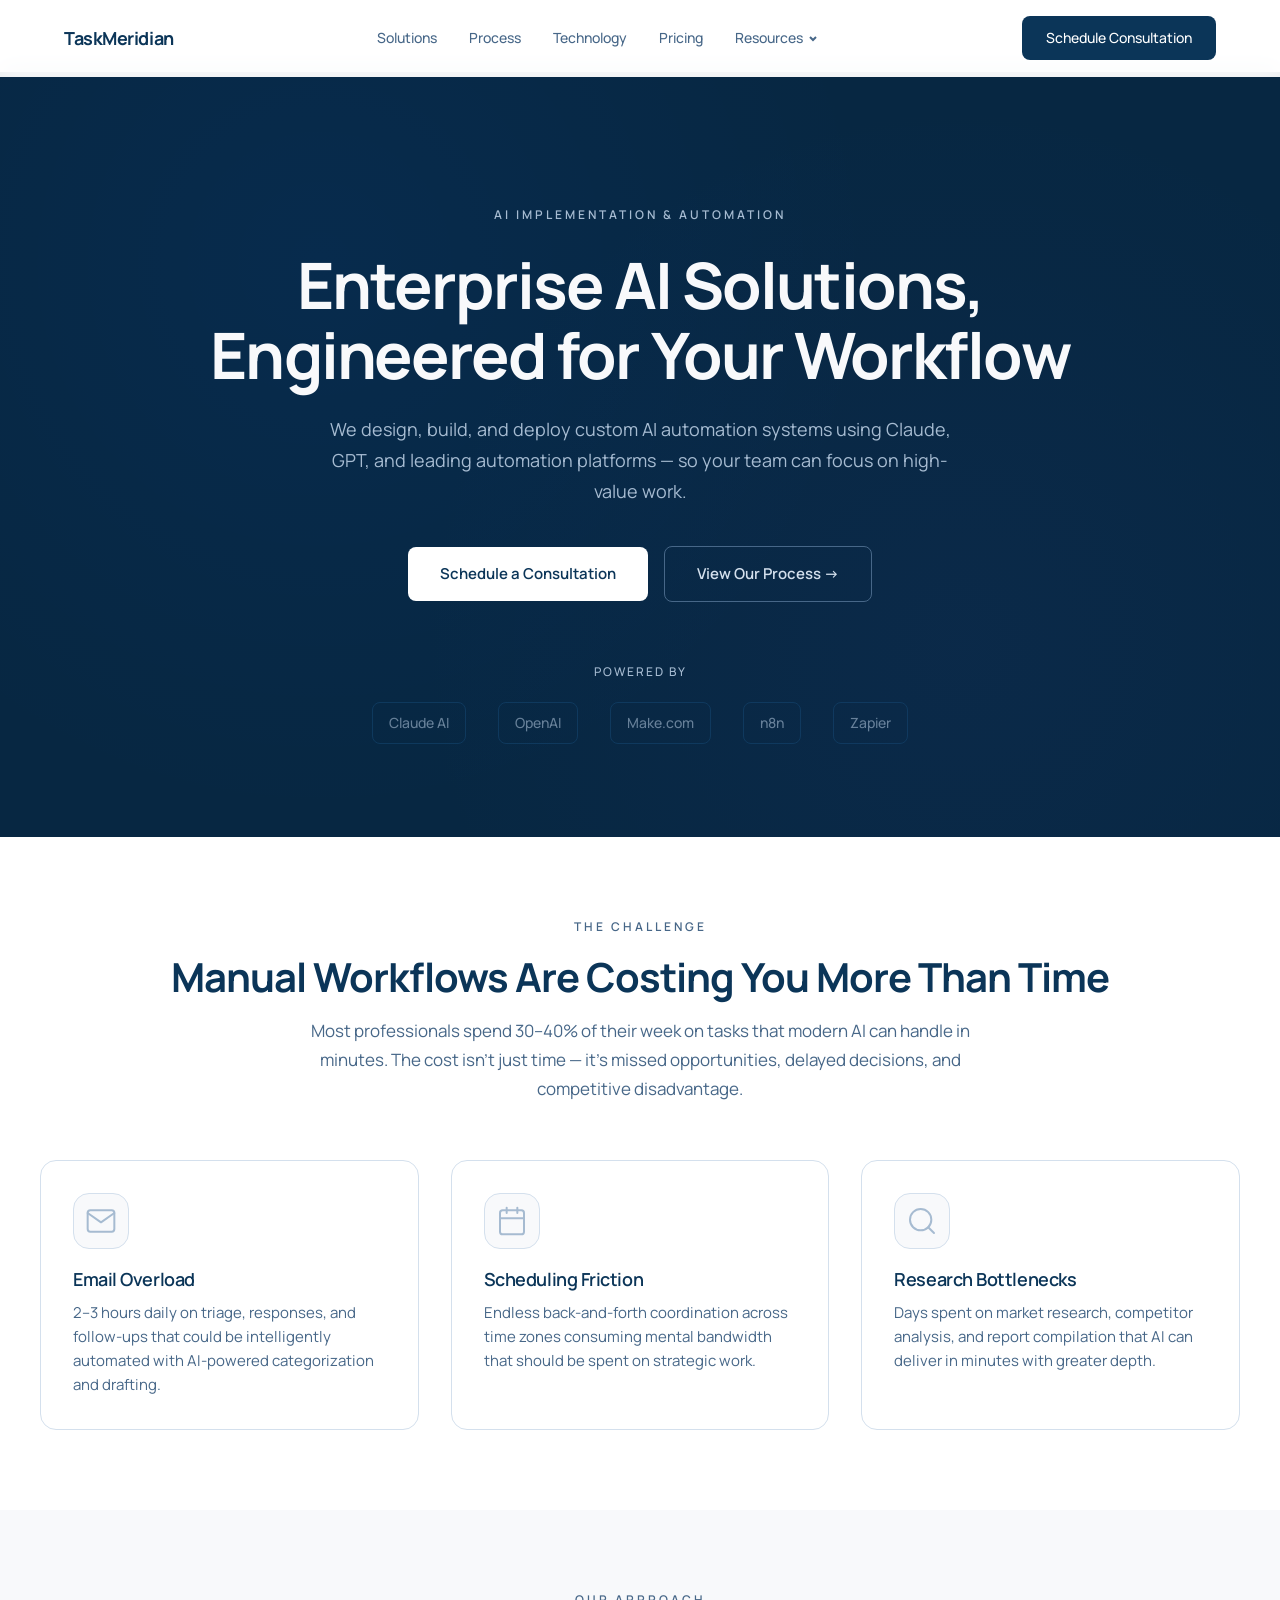
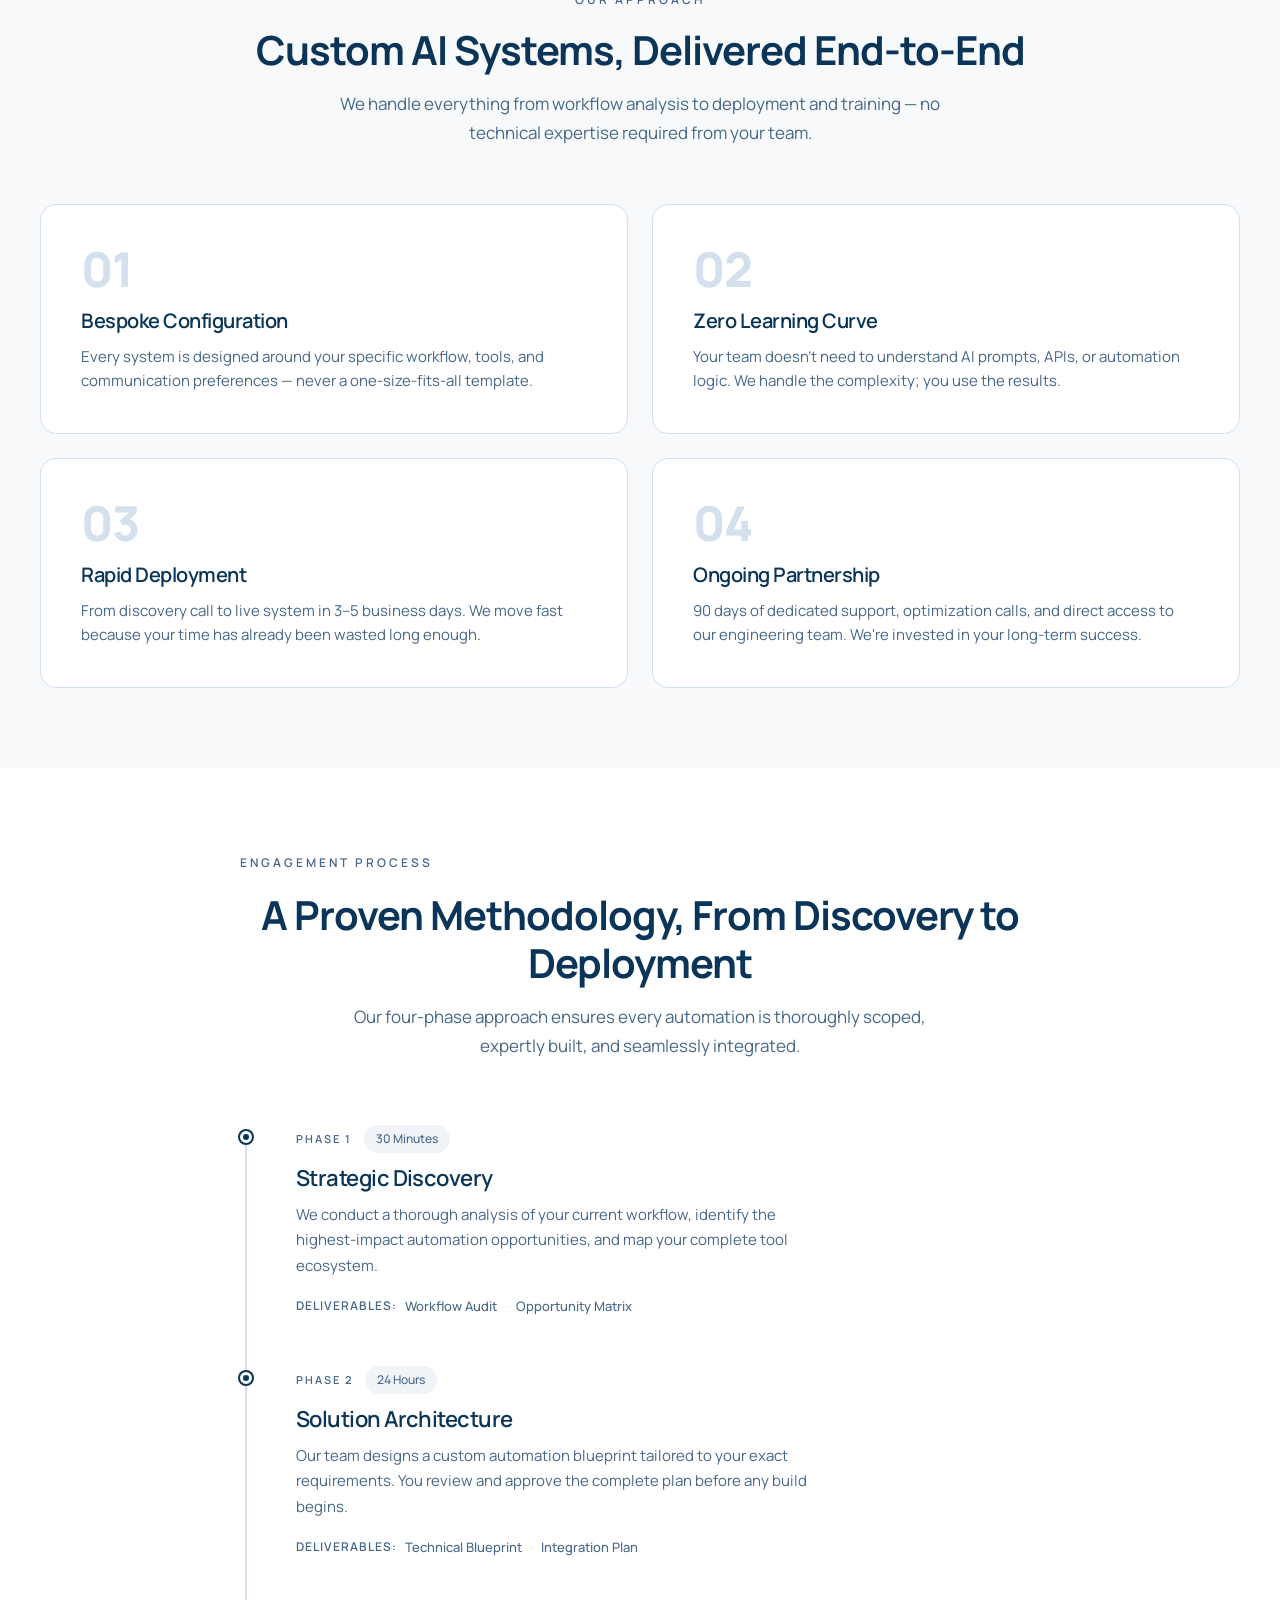
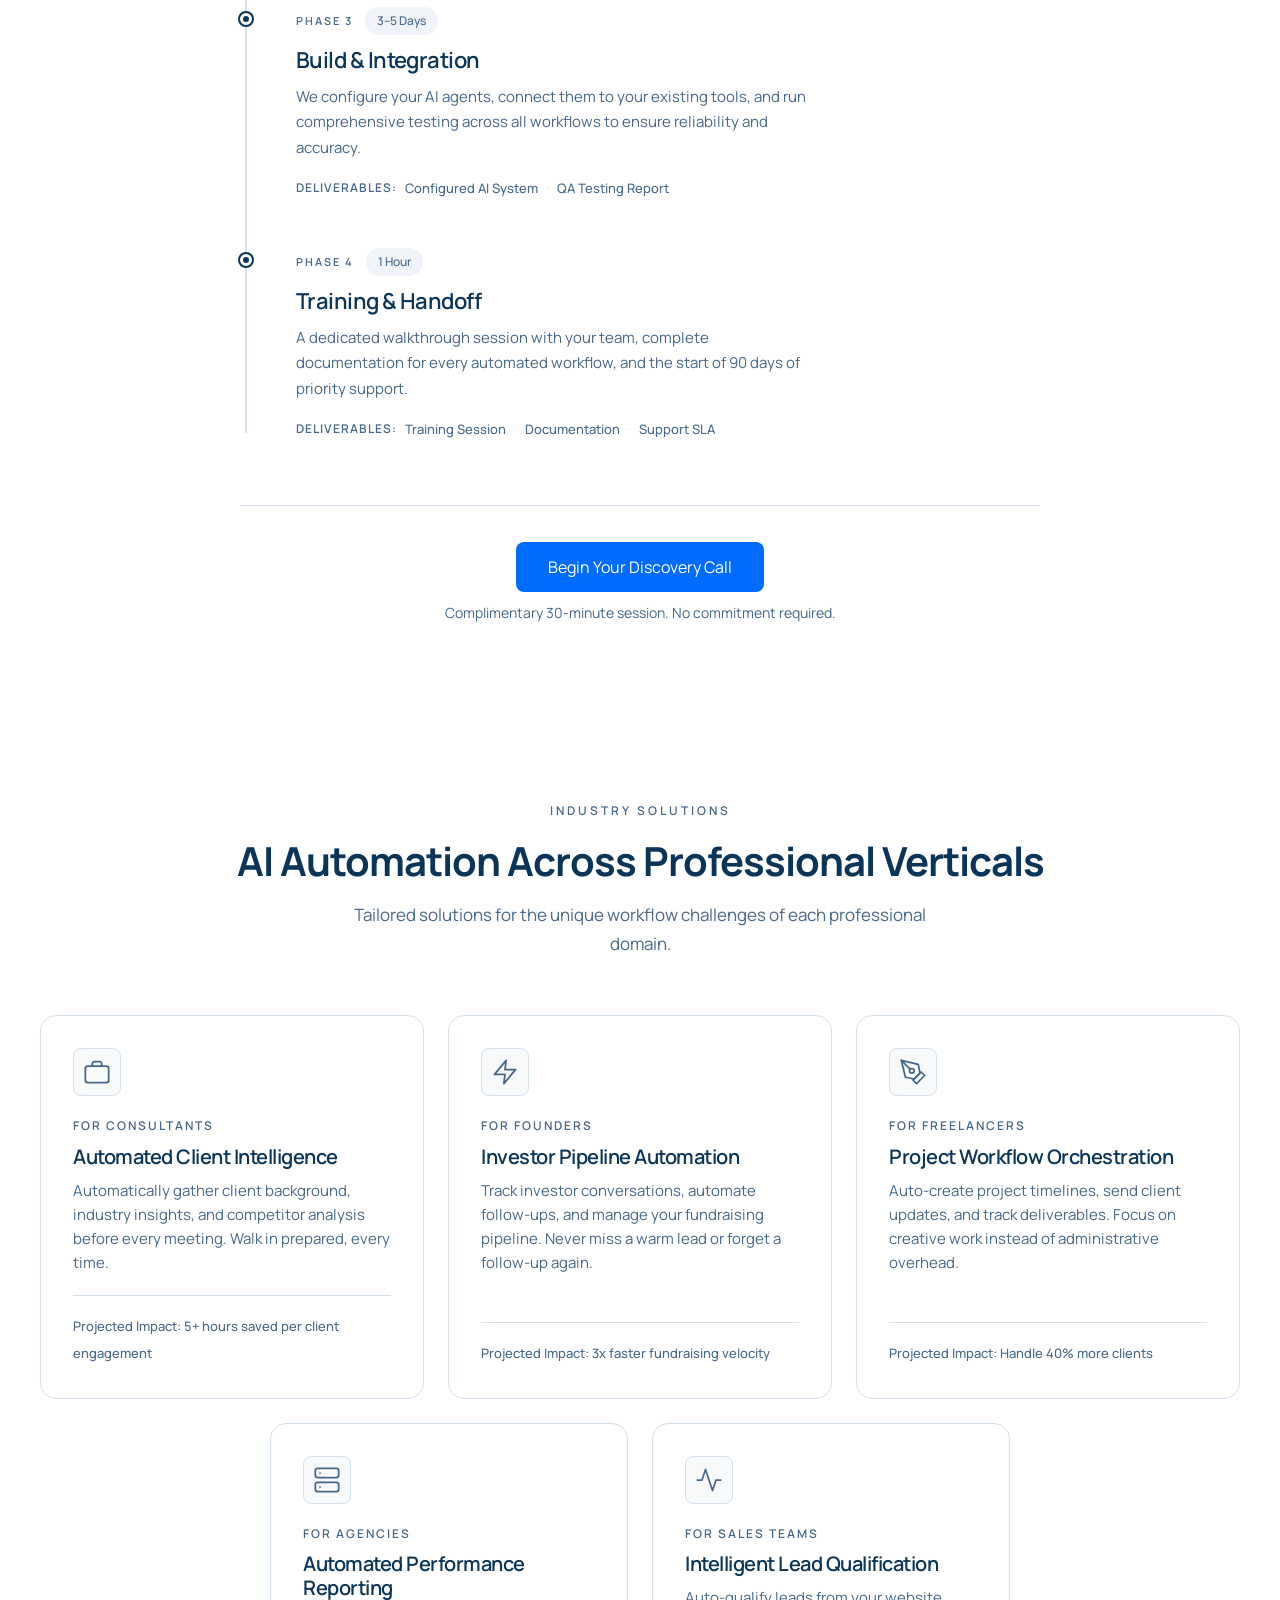
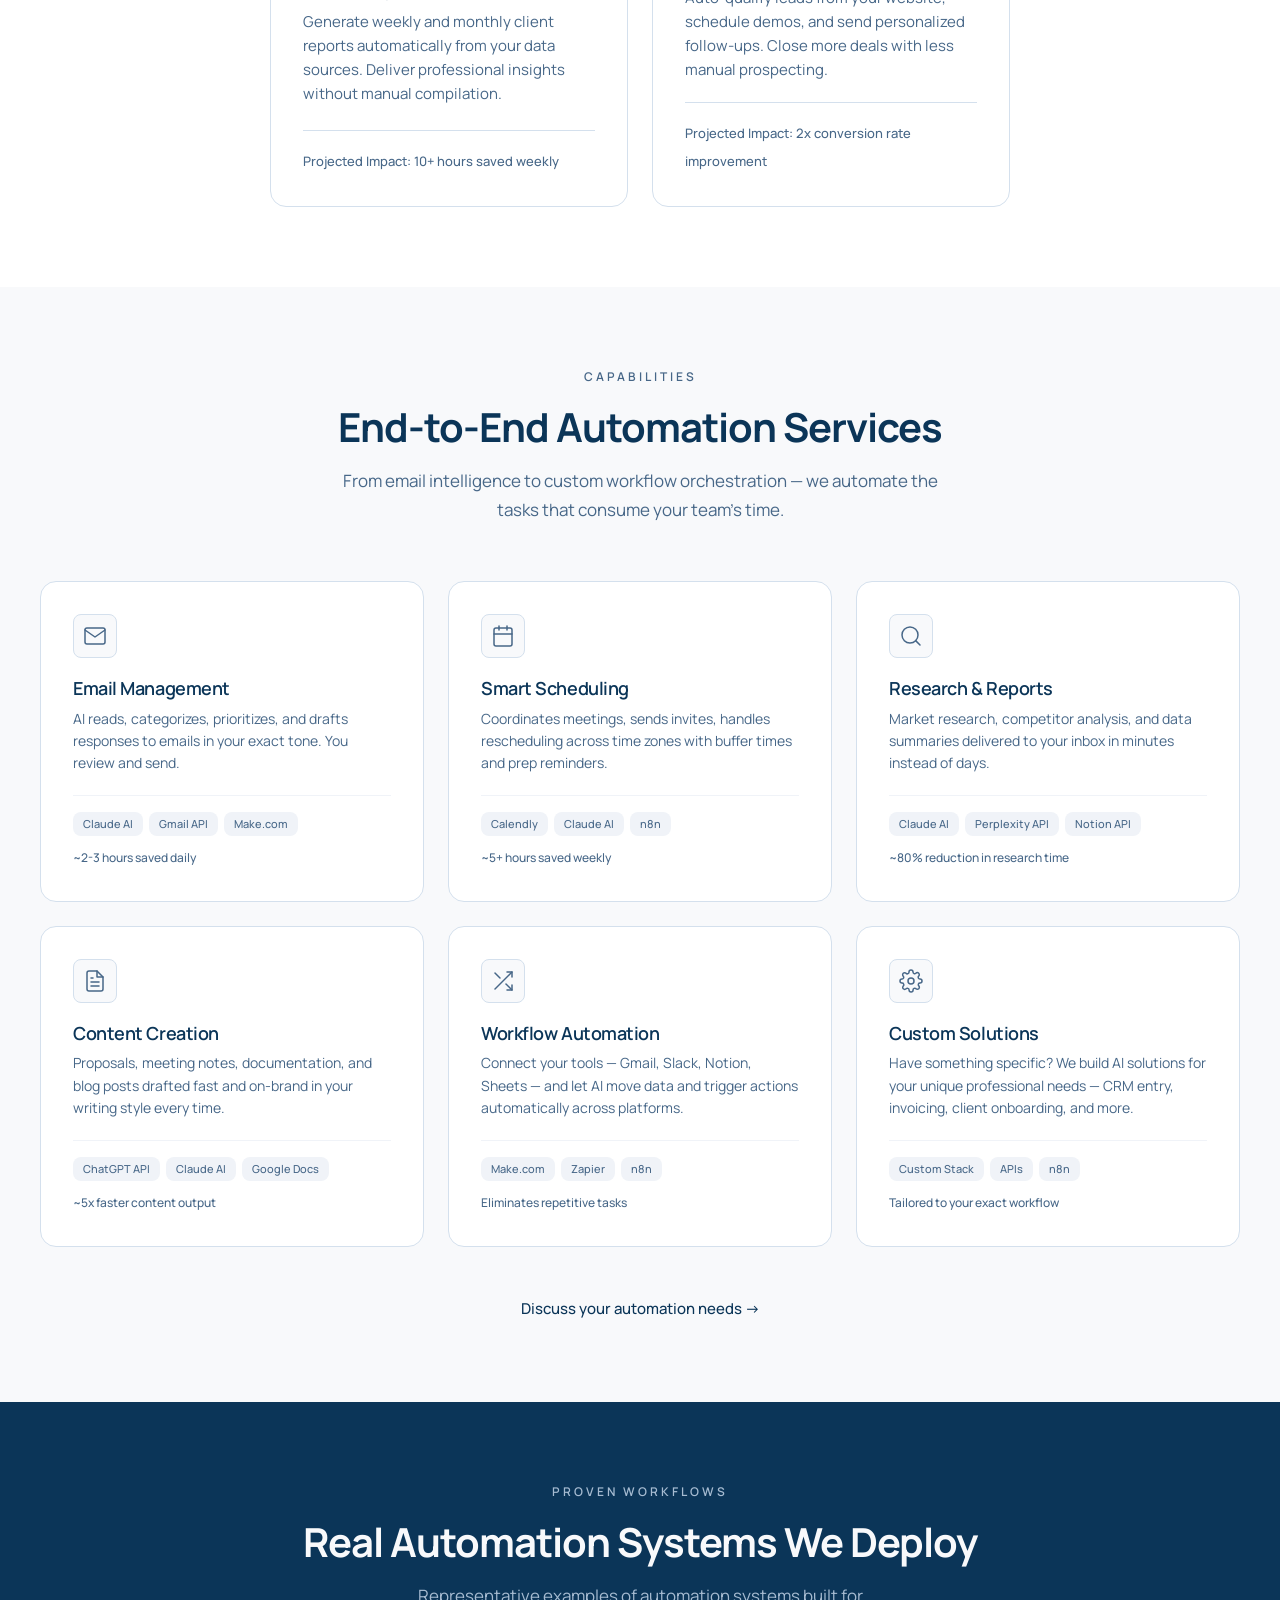
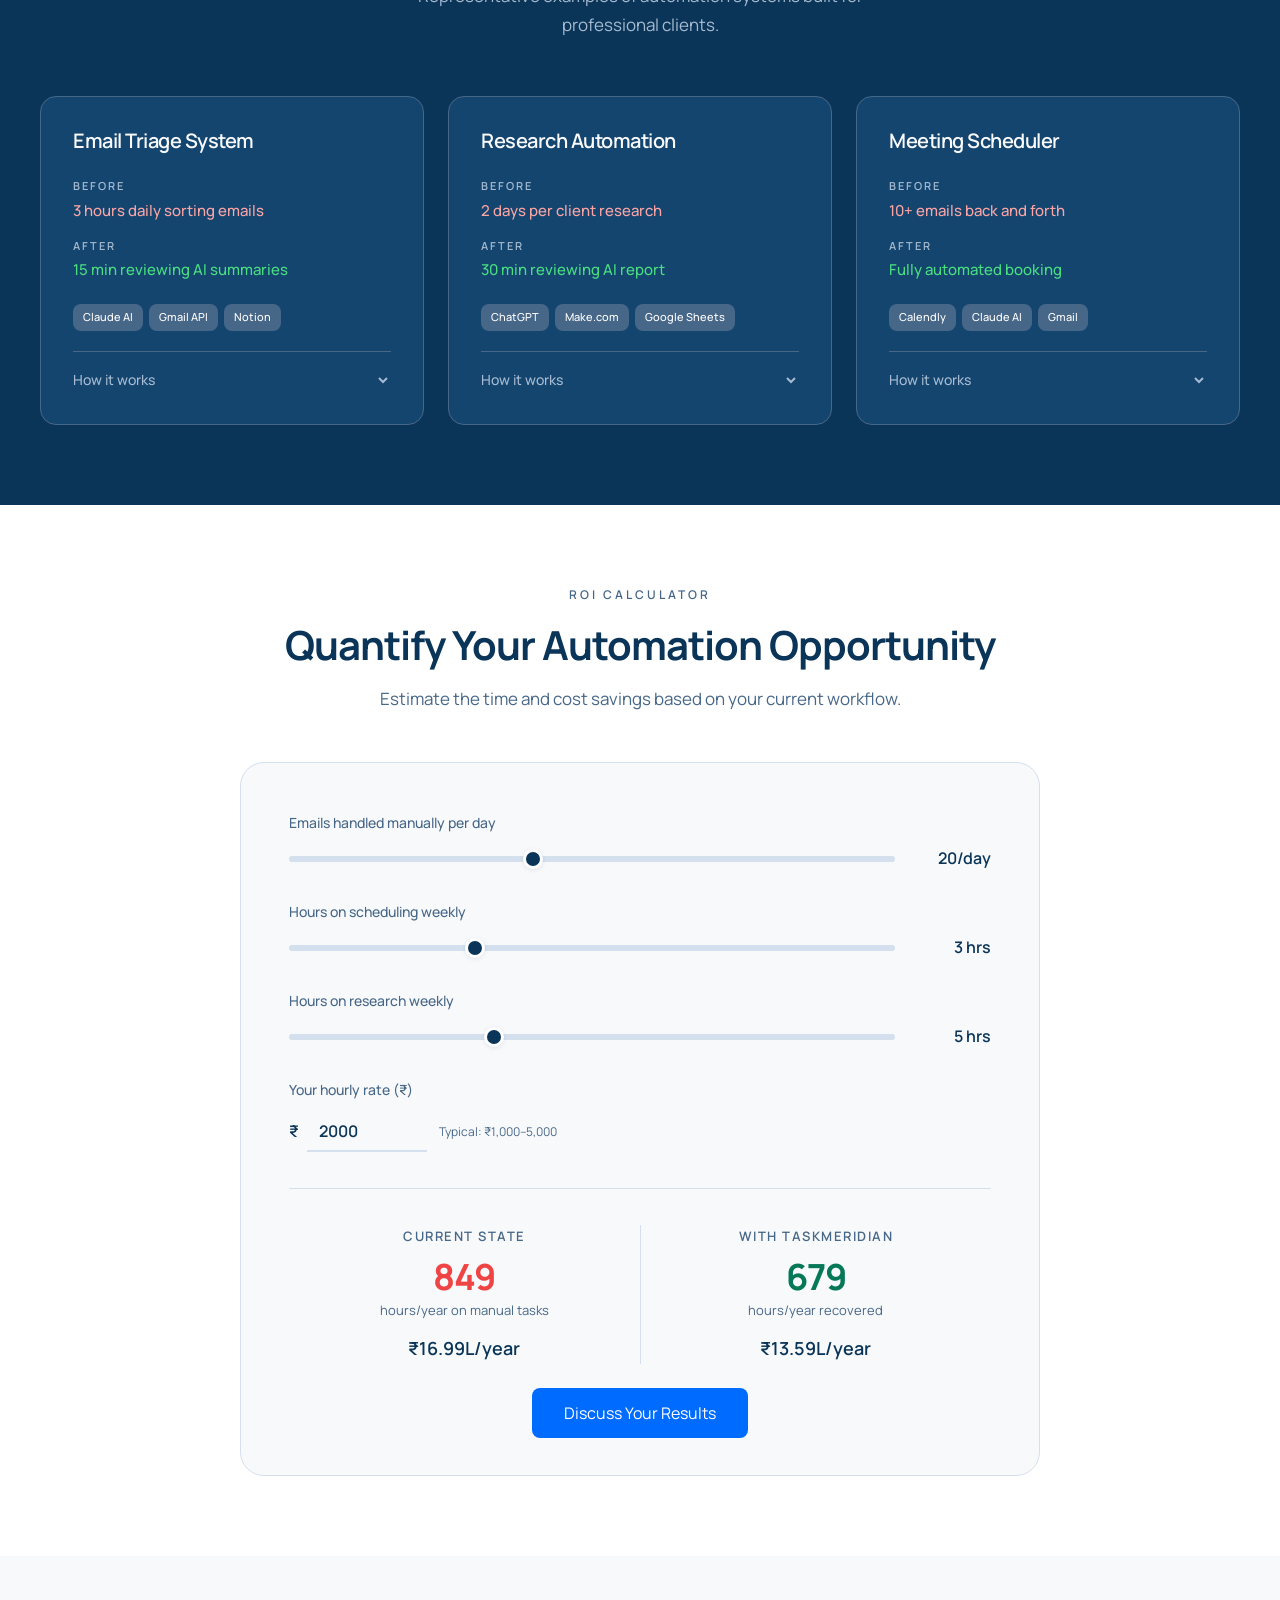
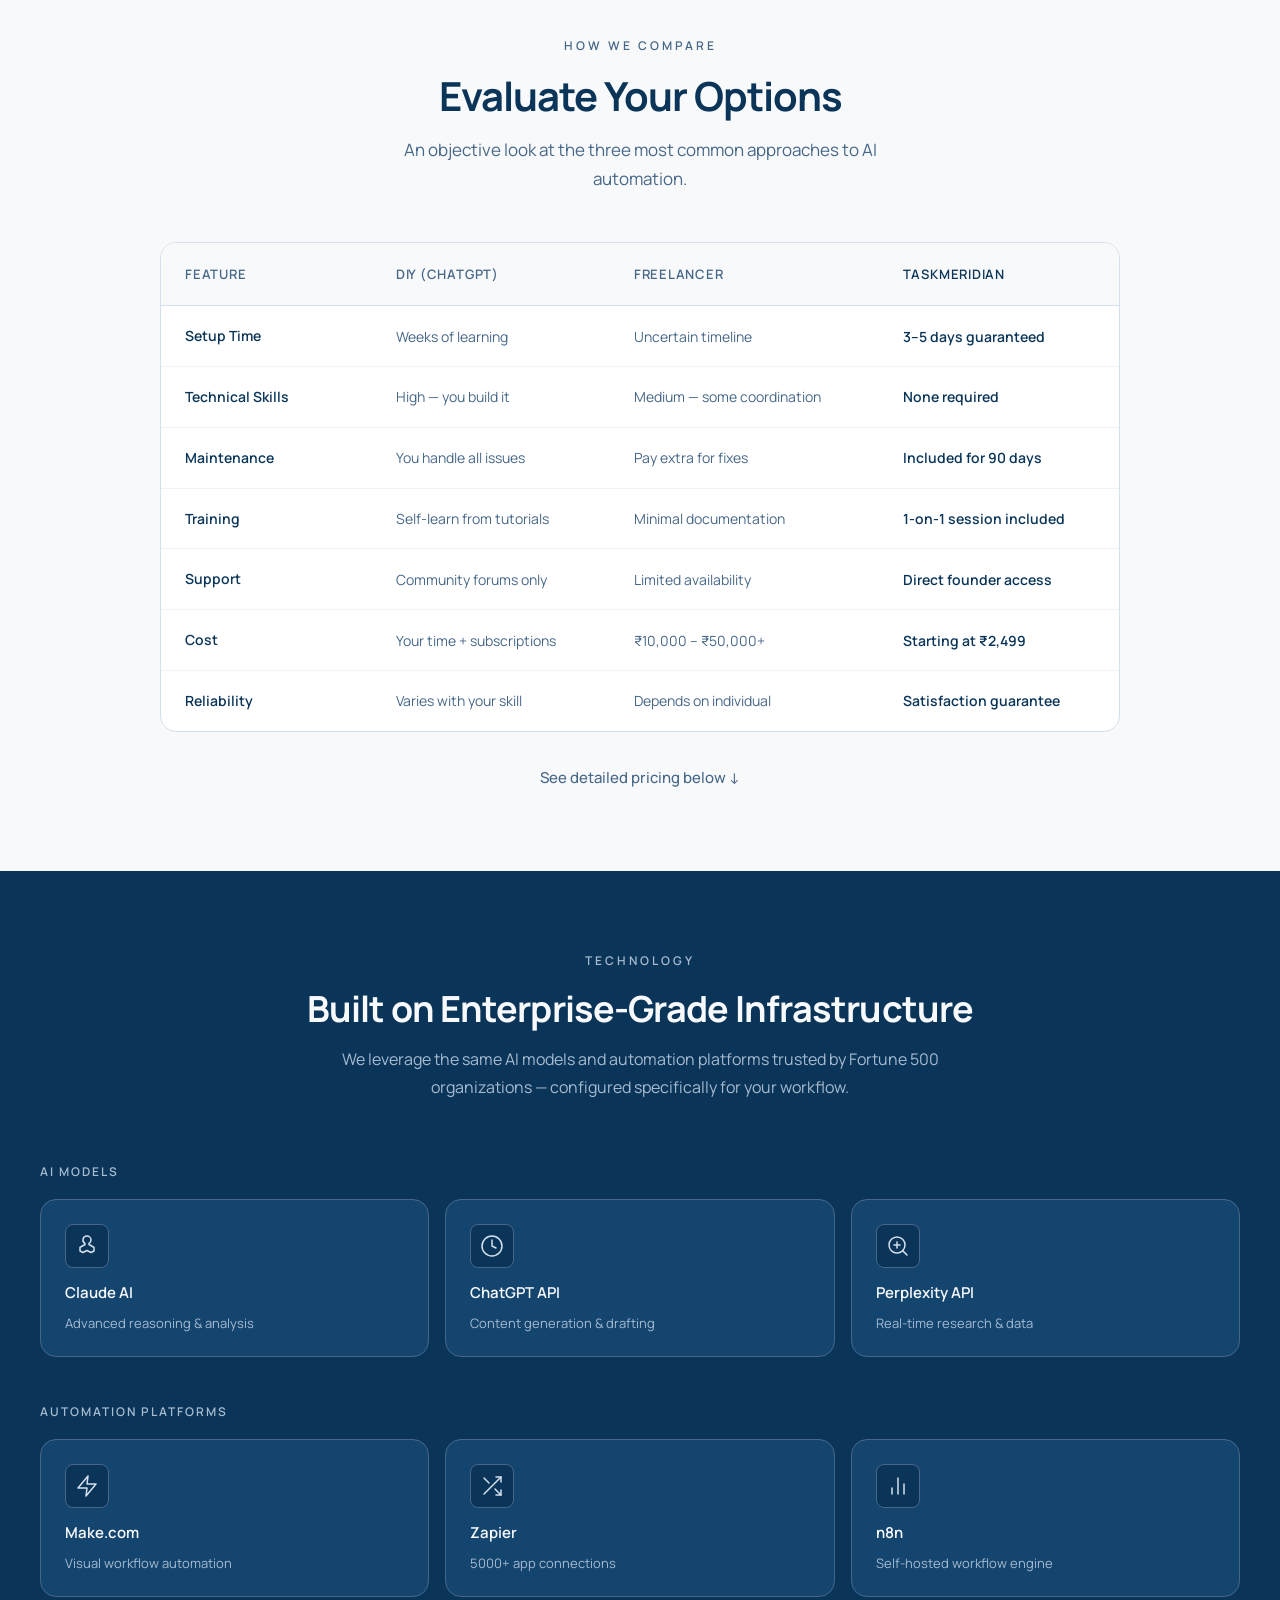
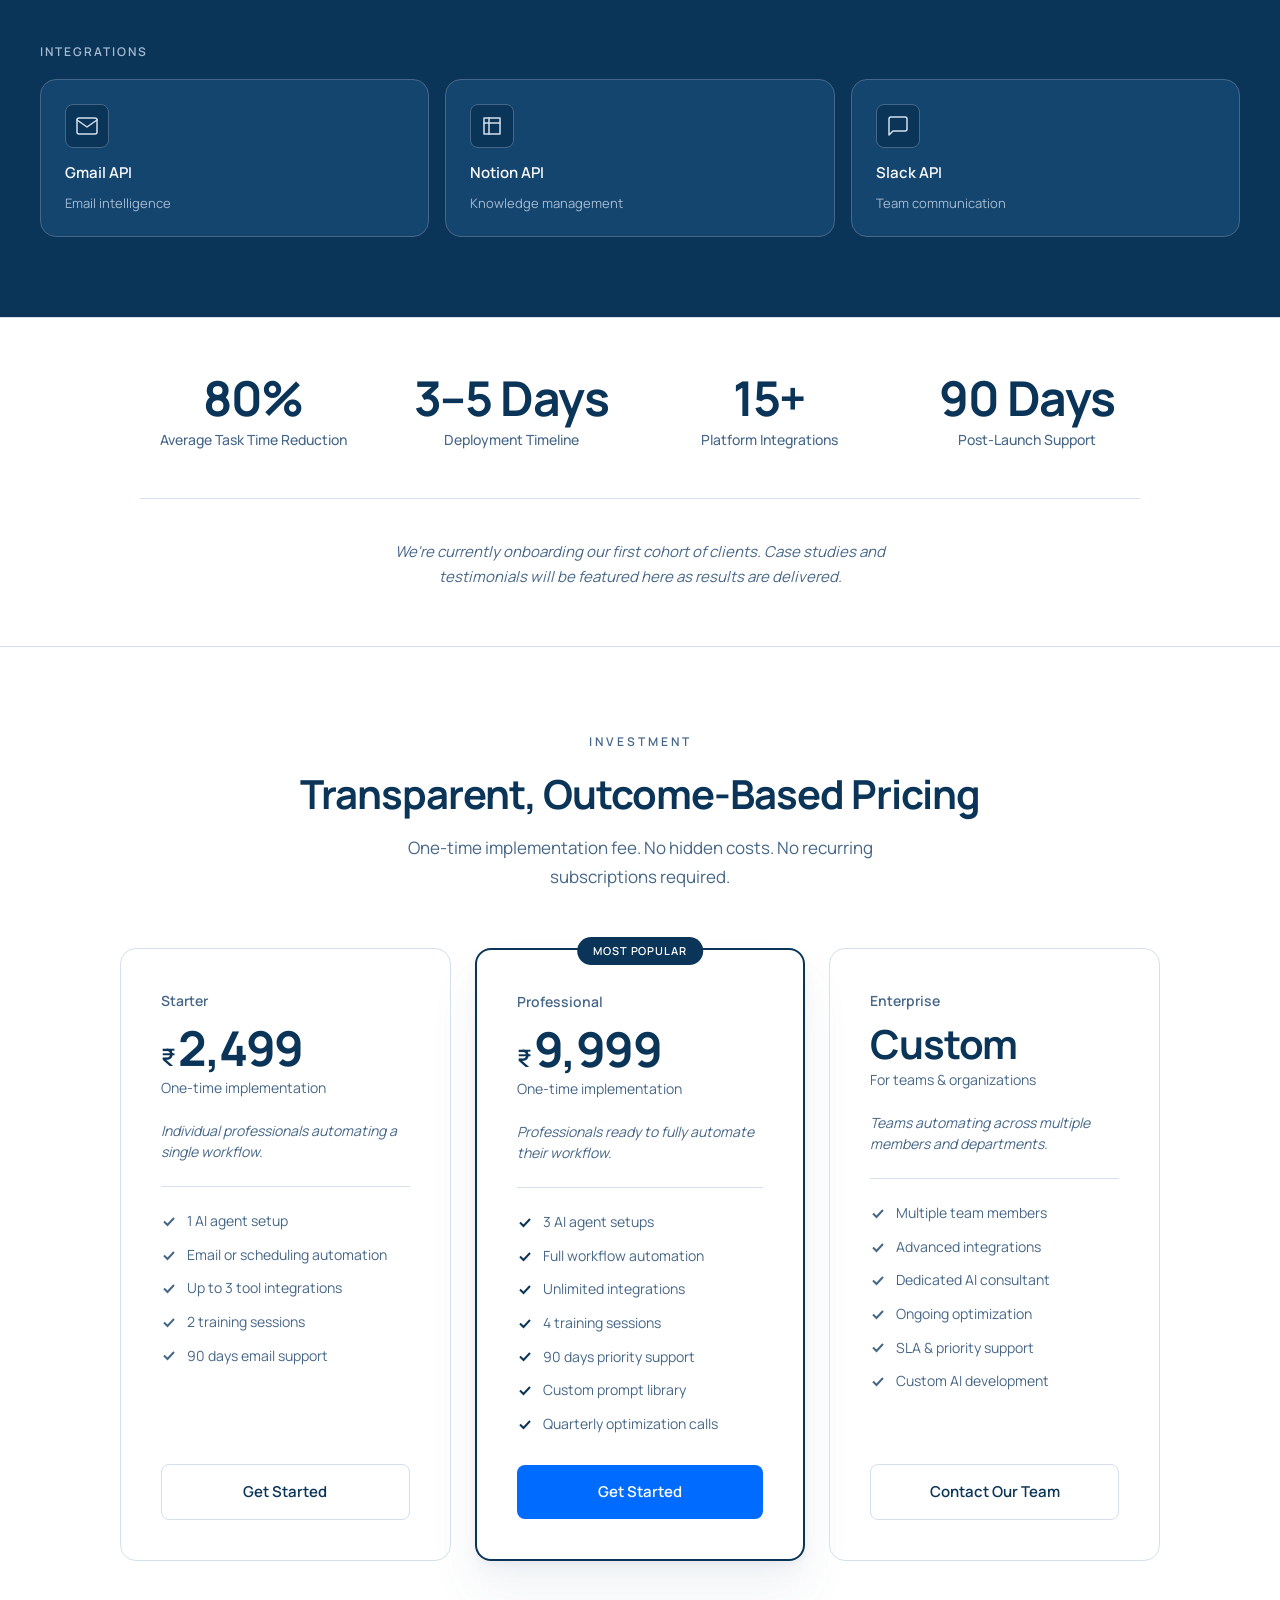
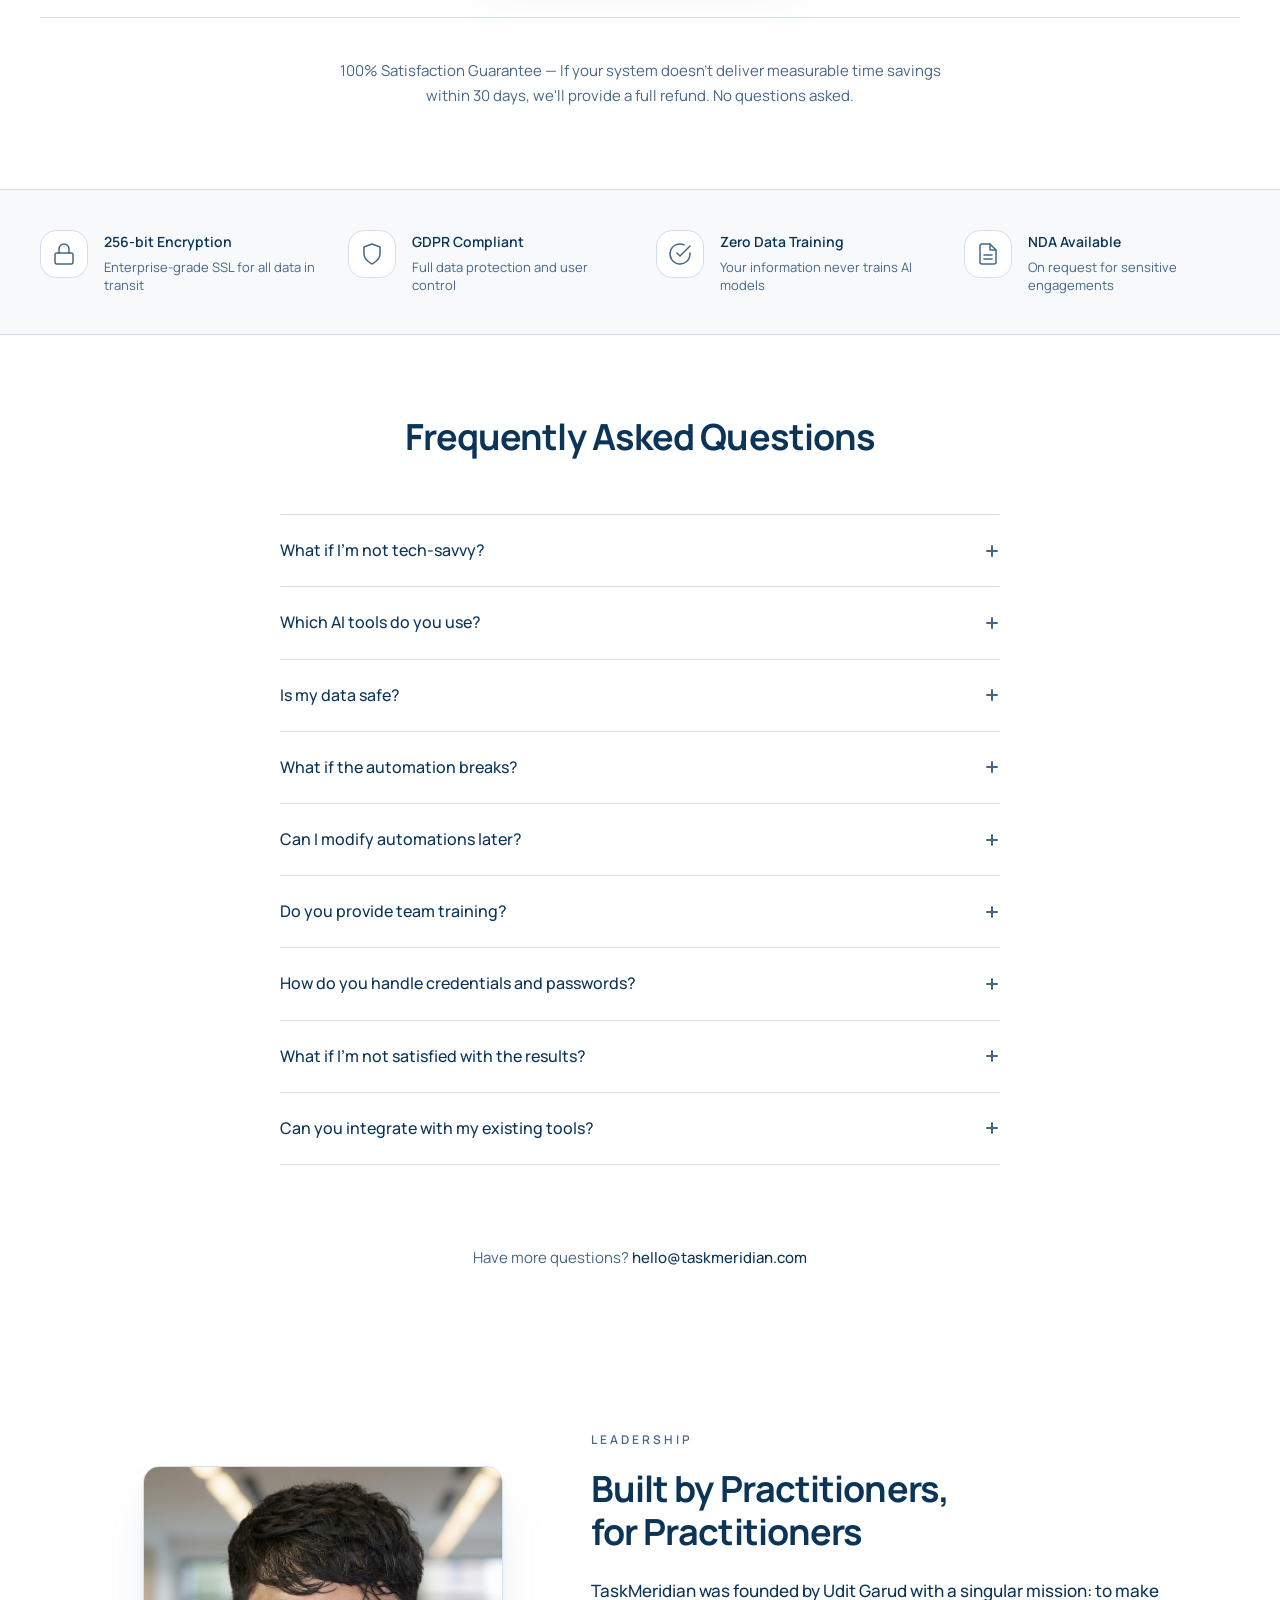
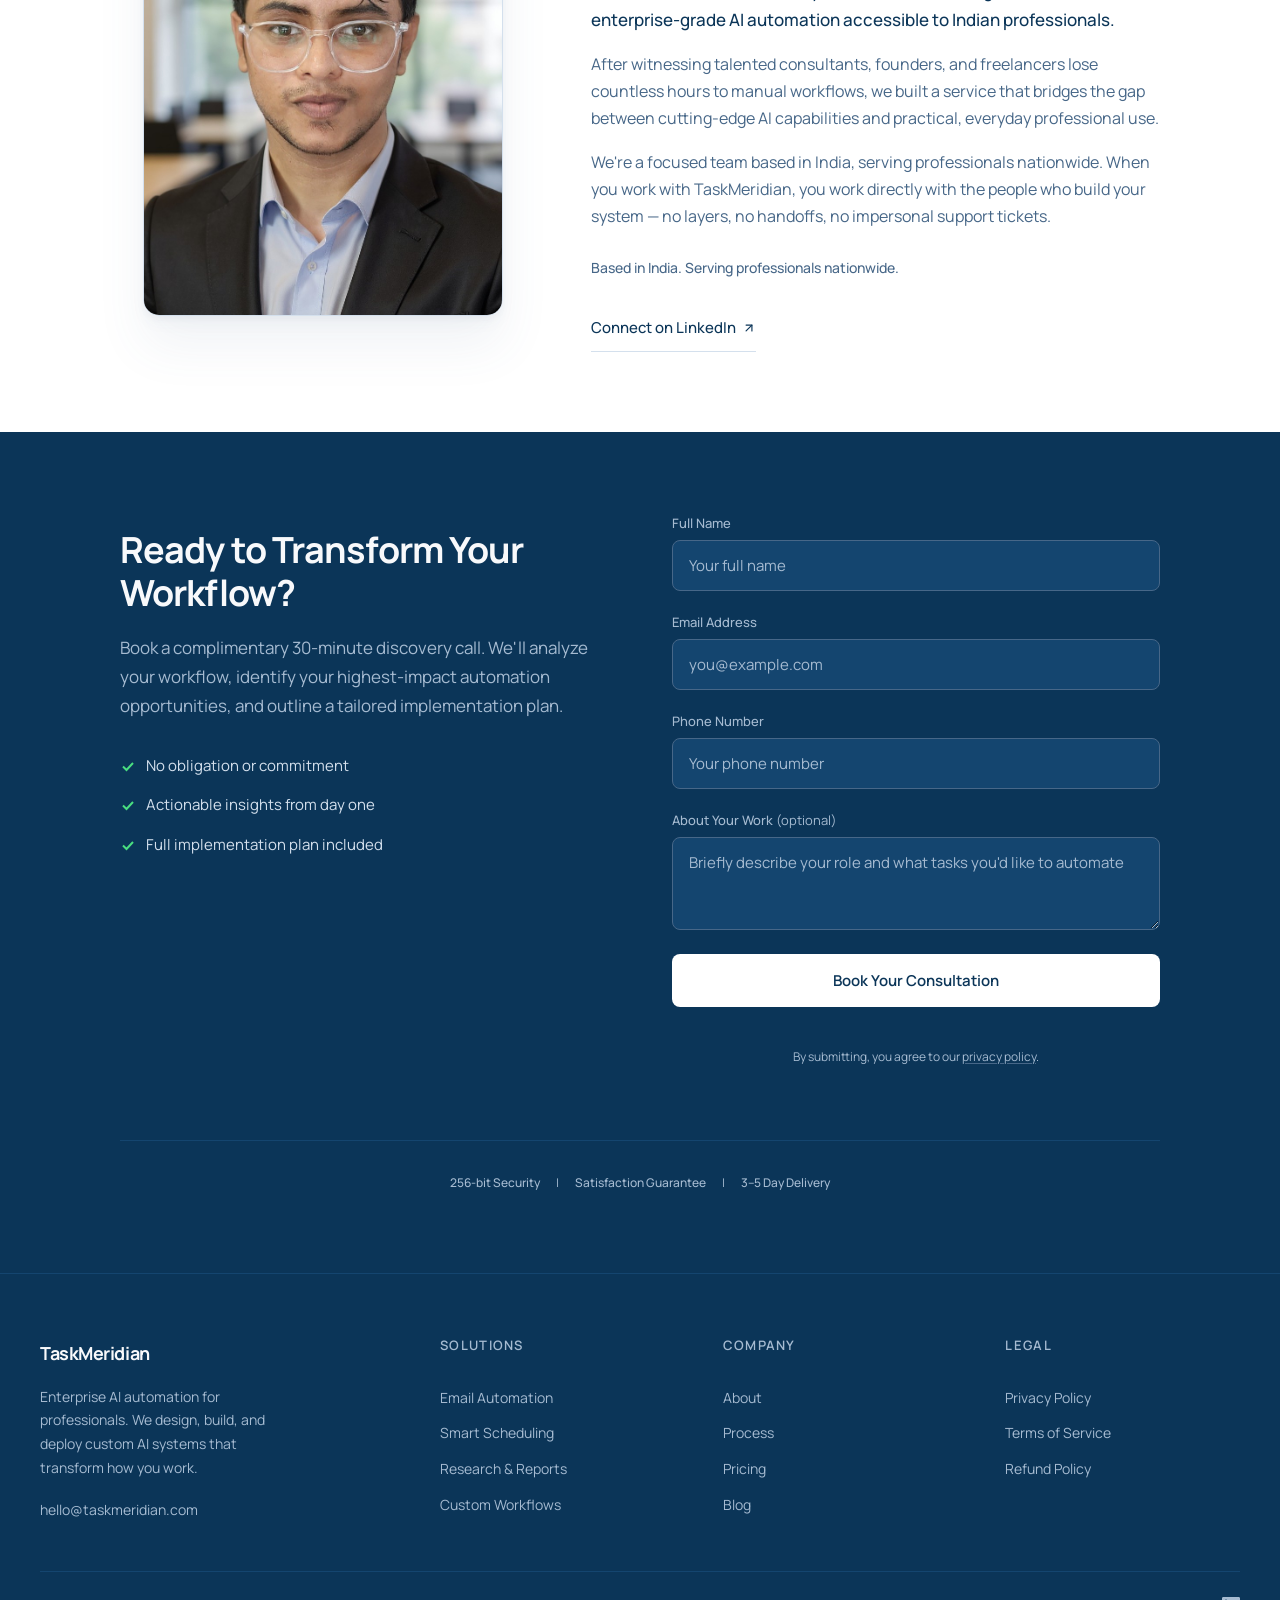
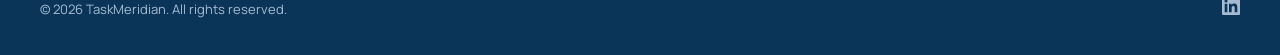
==== commit 4a945c6e: "feat(design): restyle site to ink-navy design system Retoken the whole site to the navy/signal-blue " ====
--- a/index.html
+++ b/index.html
@@ -11,7 +11,7 @@
     <link rel="canonical" href="https://taskmeridian.com/">
     
     <!-- Favicon -->
-    <link rel="icon" href="data:image/svg+xml,<svg xmlns='http://www.w3.org/2000/svg' viewBox='0 0 100 100'><circle cx='50' cy='50' r='45' fill='%230F172A'/><text x='50' y='65' text-anchor='middle' fill='white' font-size='45' font-family='system-ui'>T</text></svg>">
+    <link rel="icon" href="data:image/svg+xml,<svg xmlns='http://www.w3.org/2000/svg' viewBox='0 0 100 100'><circle cx='50' cy='50' r='45' fill='%230b3558'/><text x='50' y='65' text-anchor='middle' fill='white' font-size='45' font-family='system-ui'>T</text></svg>">
     
     <!-- Open Graph / Social Media -->
     <meta property="og:type" content="website">
@@ -37,7 +37,7 @@
     <!-- Preconnect to frequently used origins -->
     <link rel="preconnect" href="https://fonts.googleapis.com" crossorigin>
     <link rel="preconnect" href="https://fonts.gstatic.com" crossorigin>
-    <link href="https://fonts.googleapis.com/css2?family=Inter:wght@400;500;600;700;800&display=swap" rel="stylesheet">
+    <link href="https://fonts.googleapis.com/css2?family=Manrope:wght@400;500;600;700;800&display=swap" rel="stylesheet">
     <link rel="stylesheet" href="styles.css">
     
     <!-- Schema Markup -->
@@ -162,7 +162,7 @@
             <div class="problem-grid">
                 <div class="problem-card">
                     <div class="problem-card-icon">
-                        <svg width="32" height="32" viewBox="0 0 24 24" fill="none" stroke="#94A3B8" stroke-width="1.5" stroke-linecap="round" stroke-linejoin="round">
+                        <svg width="32" height="32" viewBox="0 0 24 24" fill="none" stroke="#a6bbd1" stroke-width="1.5" stroke-linecap="round" stroke-linejoin="round">
                             <path d="M4 4h16c1.1 0 2 .9 2 2v12c0 1.1-.9 2-2 2H4c-1.1 0-2-.9-2-2V6c0-1.1.9-2 2-2z"/>
                             <polyline points="22,6 12,13 2,6"/>
                         </svg>
@@ -173,7 +173,7 @@
 
                 <div class="problem-card">
                     <div class="problem-card-icon">
-                        <svg width="32" height="32" viewBox="0 0 24 24" fill="none" stroke="#94A3B8" stroke-width="1.5" stroke-linecap="round" stroke-linejoin="round">
+                        <svg width="32" height="32" viewBox="0 0 24 24" fill="none" stroke="#a6bbd1" stroke-width="1.5" stroke-linecap="round" stroke-linejoin="round">
                             <rect x="3" y="4" width="18" height="18" rx="2" ry="2"/>
                             <line x1="16" y1="2" x2="16" y2="6"/>
                             <line x1="8" y1="2" x2="8" y2="6"/>
@@ -186,7 +186,7 @@
 
                 <div class="problem-card">
                     <div class="problem-card-icon">
-                        <svg width="32" height="32" viewBox="0 0 24 24" fill="none" stroke="#94A3B8" stroke-width="1.5" stroke-linecap="round" stroke-linejoin="round">
+                        <svg width="32" height="32" viewBox="0 0 24 24" fill="none" stroke="#a6bbd1" stroke-width="1.5" stroke-linecap="round" stroke-linejoin="round">
                             <circle cx="11" cy="11" r="8"/>
                             <line x1="21" y1="21" x2="16.65" y2="16.65"/>
                         </svg>
@@ -335,7 +335,7 @@
             <div class="use-cases-grid">
                 <div class="use-case-card">
                     <div class="use-case-icon">
-                        <svg width="28" height="28" viewBox="0 0 24 24" fill="none" stroke="#475569" stroke-width="1.5" stroke-linecap="round" stroke-linejoin="round">
+                        <svg width="28" height="28" viewBox="0 0 24 24" fill="none" stroke="#476788" stroke-width="1.5" stroke-linecap="round" stroke-linejoin="round">
                             <rect x="2" y="7" width="20" height="14" rx="2" ry="2"/><path d="M16 7V5a2 2 0 0 0-2-2h-4a2 2 0 0 0-2 2v2"/>
                         </svg>
                     </div>
@@ -349,7 +349,7 @@
 
                 <div class="use-case-card">
                     <div class="use-case-icon">
-                        <svg width="28" height="28" viewBox="0 0 24 24" fill="none" stroke="#475569" stroke-width="1.5" stroke-linecap="round" stroke-linejoin="round">
+                        <svg width="28" height="28" viewBox="0 0 24 24" fill="none" stroke="#476788" stroke-width="1.5" stroke-linecap="round" stroke-linejoin="round">
                             <polygon points="13 2 3 14 12 14 11 22 21 10 12 10 13 2"/>
                         </svg>
                     </div>
@@ -363,7 +363,7 @@
 
                 <div class="use-case-card">
                     <div class="use-case-icon">
-                        <svg width="28" height="28" viewBox="0 0 24 24" fill="none" stroke="#475569" stroke-width="1.5" stroke-linecap="round" stroke-linejoin="round">
+                        <svg width="28" height="28" viewBox="0 0 24 24" fill="none" stroke="#476788" stroke-width="1.5" stroke-linecap="round" stroke-linejoin="round">
                             <path d="M12 19l7-7 3 3-7 7-3-3z"/><path d="M18 13l-1.5-7.5L2 2l3.5 14.5L13 18l5-5z"/><path d="M2 2l7.586 7.586"/><circle cx="11" cy="11" r="2"/>
                         </svg>
                     </div>
@@ -379,7 +379,7 @@
             <div class="use-cases-grid use-cases-grid-bottom">
                 <div class="use-case-card">
                     <div class="use-case-icon">
-                        <svg width="28" height="28" viewBox="0 0 24 24" fill="none" stroke="#475569" stroke-width="1.5" stroke-linecap="round" stroke-linejoin="round">
+                        <svg width="28" height="28" viewBox="0 0 24 24" fill="none" stroke="#476788" stroke-width="1.5" stroke-linecap="round" stroke-linejoin="round">
                             <rect x="2" y="2" width="20" height="8" rx="2" ry="2"/><rect x="2" y="14" width="20" height="8" rx="2" ry="2"/><line x1="6" y1="6" x2="6.01" y2="6"/><line x1="6" y1="18" x2="6.01" y2="18"/>
                         </svg>
                     </div>
@@ -393,7 +393,7 @@
 
                 <div class="use-case-card">
                     <div class="use-case-icon">
-                        <svg width="28" height="28" viewBox="0 0 24 24" fill="none" stroke="#475569" stroke-width="1.5" stroke-linecap="round" stroke-linejoin="round">
+                        <svg width="28" height="28" viewBox="0 0 24 24" fill="none" stroke="#476788" stroke-width="1.5" stroke-linecap="round" stroke-linejoin="round">
                             <polyline points="22 12 18 12 15 21 9 3 6 12 2 12"/>
                         </svg>
                     </div>
@@ -418,7 +418,7 @@
             <div class="capabilities-grid">
                 <div class="capability-card">
                     <div class="capability-icon">
-                        <svg width="24" height="24" viewBox="0 0 24 24" fill="none" stroke="#475569" stroke-width="1.5" stroke-linecap="round" stroke-linejoin="round">
+                        <svg width="24" height="24" viewBox="0 0 24 24" fill="none" stroke="#476788" stroke-width="1.5" stroke-linecap="round" stroke-linejoin="round">
                             <path d="M4 4h16c1.1 0 2 .9 2 2v12c0 1.1-.9 2-2 2H4c-1.1 0-2-.9-2-2V6c0-1.1.9-2 2-2z"/>
                             <polyline points="22,6 12,13 2,6"/>
                         </svg>
@@ -435,7 +435,7 @@
 
                 <div class="capability-card">
                     <div class="capability-icon">
-                        <svg width="24" height="24" viewBox="0 0 24 24" fill="none" stroke="#475569" stroke-width="1.5" stroke-linecap="round" stroke-linejoin="round">
+                        <svg width="24" height="24" viewBox="0 0 24 24" fill="none" stroke="#476788" stroke-width="1.5" stroke-linecap="round" stroke-linejoin="round">
                             <rect x="3" y="4" width="18" height="18" rx="2" ry="2"/>
                             <line x1="16" y1="2" x2="16" y2="6"/><line x1="8" y1="2" x2="8" y2="6"/>
                             <line x1="3" y1="10" x2="21" y2="10"/>
@@ -453,7 +453,7 @@
 
                 <div class="capability-card">
                     <div class="capability-icon">
-                        <svg width="24" height="24" viewBox="0 0 24 24" fill="none" stroke="#475569" stroke-width="1.5" stroke-linecap="round" stroke-linejoin="round">
+                        <svg width="24" height="24" viewBox="0 0 24 24" fill="none" stroke="#476788" stroke-width="1.5" stroke-linecap="round" stroke-linejoin="round">
                             <circle cx="11" cy="11" r="8"/><line x1="21" y1="21" x2="16.65" y2="16.65"/>
                         </svg>
                     </div>
@@ -469,7 +469,7 @@
 
                 <div class="capability-card">
                     <div class="capability-icon">
-                        <svg width="24" height="24" viewBox="0 0 24 24" fill="none" stroke="#475569" stroke-width="1.5" stroke-linecap="round" stroke-linejoin="round">
+                        <svg width="24" height="24" viewBox="0 0 24 24" fill="none" stroke="#476788" stroke-width="1.5" stroke-linecap="round" stroke-linejoin="round">
                             <path d="M14 2H6a2 2 0 0 0-2 2v16a2 2 0 0 0 2 2h12a2 2 0 0 0 2-2V8z"/>
                             <polyline points="14 2 14 8 20 8"/><line x1="16" y1="13" x2="8" y2="13"/>
                             <line x1="16" y1="17" x2="8" y2="17"/><polyline points="10 9 9 9 8 9"/>
@@ -487,7 +487,7 @@
 
                 <div class="capability-card">
                     <div class="capability-icon">
-                        <svg width="24" height="24" viewBox="0 0 24 24" fill="none" stroke="#475569" stroke-width="1.5" stroke-linecap="round" stroke-linejoin="round">
+                        <svg width="24" height="24" viewBox="0 0 24 24" fill="none" stroke="#476788" stroke-width="1.5" stroke-linecap="round" stroke-linejoin="round">
                             <polyline points="16 3 21 3 21 8"/><line x1="4" y1="20" x2="21" y2="3"/>
                             <polyline points="21 16 21 21 16 21"/><line x1="15" y1="15" x2="21" y2="21"/>
                             <line x1="4" y1="4" x2="9" y2="9"/>
@@ -505,7 +505,7 @@
 
                 <div class="capability-card">
                     <div class="capability-icon">
-                        <svg width="24" height="24" viewBox="0 0 24 24" fill="none" stroke="#475569" stroke-width="1.5" stroke-linecap="round" stroke-linejoin="round">
+                        <svg width="24" height="24" viewBox="0 0 24 24" fill="none" stroke="#476788" stroke-width="1.5" stroke-linecap="round" stroke-linejoin="round">
                             <circle cx="12" cy="12" r="3"/><path d="M19.4 15a1.65 1.65 0 0 0 .33 1.82l.06.06a2 2 0 0 1 0 2.83 2 2 0 0 1-2.83 0l-.06-.06a1.65 1.65 0 0 0-1.82-.33 1.65 1.65 0 0 0-1 1.51V21a2 2 0 0 1-2 2 2 2 0 0 1-2-2v-.09A1.65 1.65 0 0 0 9 19.4a1.65 1.65 0 0 0-1.82.33l-.06.06a2 2 0 0 1-2.83 0 2 2 0 0 1 0-2.83l.06-.06A1.65 1.65 0 0 0 4.68 15a1.65 1.65 0 0 0-1.51-1H3a2 2 0 0 1-2-2 2 2 0 0 1 2-2h.09A1.65 1.65 0 0 0 4.6 9a1.65 1.65 0 0 0-.33-1.82l-.06-.06a2 2 0 0 1 0-2.83 2 2 0 0 1 2.83 0l.06.06A1.65 1.65 0 0 0 9 4.68a1.65 1.65 0 0 0 1-1.51V3a2 2 0 0 1 2-2 2 2 0 0 1 2 2v.09a1.65 1.65 0 0 0 1 1.51 1.65 1.65 0 0 0 1.82-.33l.06-.06a2 2 0 0 1 2.83 0 2 2 0 0 1 0 2.83l-.06.06a1.65 1.65 0 0 0-.33 1.82V9a1.65 1.65 0 0 0 1.51 1H21a2 2 0 0 1 2 2 2 2 0 0 1-2 2h-.09a1.65 1.65 0 0 0-1.51 1z"/>
                         </svg>
                     </div>
@@ -800,7 +800,7 @@
                     <div class="tech-stack-items">
                         <div class="tech-stack-item">
                             <div class="tech-stack-item-icon">
-                                <svg width="24" height="24" viewBox="0 0 24 24" fill="none" stroke="#E2E8F0" stroke-width="1.5" stroke-linecap="round" stroke-linejoin="round">
+                                <svg width="24" height="24" viewBox="0 0 24 24" fill="none" stroke="#d4e0ed" stroke-width="1.5" stroke-linecap="round" stroke-linejoin="round">
                                     <path d="M12 2a4 4 0 0 1 4 4c0 1.5-.8 2.8-2 3.5v1l3.5 2 1.5.9v3.6l-3 1.5-4-2-4 2-3-1.5v-3.6l1.5-.9L10 10.5v-1A4 4 0 0 1 12 2z"/>
                                 </svg>
                             </div>
@@ -809,7 +809,7 @@
                         </div>
                         <div class="tech-stack-item">
                             <div class="tech-stack-item-icon">
-                                <svg width="24" height="24" viewBox="0 0 24 24" fill="none" stroke="#E2E8F0" stroke-width="1.5" stroke-linecap="round" stroke-linejoin="round">
+                                <svg width="24" height="24" viewBox="0 0 24 24" fill="none" stroke="#d4e0ed" stroke-width="1.5" stroke-linecap="round" stroke-linejoin="round">
                                     <circle cx="12" cy="12" r="10"/><path d="M12 6v6l4 2"/>
                                 </svg>
                             </div>
@@ -818,7 +818,7 @@
                         </div>
                         <div class="tech-stack-item">
                             <div class="tech-stack-item-icon">
-                                <svg width="24" height="24" viewBox="0 0 24 24" fill="none" stroke="#E2E8F0" stroke-width="1.5" stroke-linecap="round" stroke-linejoin="round">
+                                <svg width="24" height="24" viewBox="0 0 24 24" fill="none" stroke="#d4e0ed" stroke-width="1.5" stroke-linecap="round" stroke-linejoin="round">
                                     <circle cx="11" cy="11" r="8"/><line x1="21" y1="21" x2="16.65" y2="16.65"/>
                                     <line x1="11" y1="8" x2="11" y2="14"/><line x1="8" y1="11" x2="14" y2="11"/>
                                 </svg>
@@ -834,7 +834,7 @@
                     <div class="tech-stack-items">
                         <div class="tech-stack-item">
                             <div class="tech-stack-item-icon">
-                                <svg width="24" height="24" viewBox="0 0 24 24" fill="none" stroke="#E2E8F0" stroke-width="1.5" stroke-linecap="round" stroke-linejoin="round">
+                                <svg width="24" height="24" viewBox="0 0 24 24" fill="none" stroke="#d4e0ed" stroke-width="1.5" stroke-linecap="round" stroke-linejoin="round">
                                     <polygon points="13 2 3 14 12 14 11 22 21 10 12 10 13 2"/>
                                 </svg>
                             </div>
@@ -843,7 +843,7 @@
                         </div>
                         <div class="tech-stack-item">
                             <div class="tech-stack-item-icon">
-                                <svg width="24" height="24" viewBox="0 0 24 24" fill="none" stroke="#E2E8F0" stroke-width="1.5" stroke-linecap="round" stroke-linejoin="round">
+                                <svg width="24" height="24" viewBox="0 0 24 24" fill="none" stroke="#d4e0ed" stroke-width="1.5" stroke-linecap="round" stroke-linejoin="round">
                                     <polyline points="16 3 21 3 21 8"/><line x1="4" y1="20" x2="21" y2="3"/>
                                     <polyline points="21 16 21 21 16 21"/><line x1="15" y1="15" x2="21" y2="21"/>
                                     <line x1="4" y1="4" x2="9" y2="9"/>
@@ -854,7 +854,7 @@
                         </div>
                         <div class="tech-stack-item">
                             <div class="tech-stack-item-icon">
-                                <svg width="24" height="24" viewBox="0 0 24 24" fill="none" stroke="#E2E8F0" stroke-width="1.5" stroke-linecap="round" stroke-linejoin="round">
+                                <svg width="24" height="24" viewBox="0 0 24 24" fill="none" stroke="#d4e0ed" stroke-width="1.5" stroke-linecap="round" stroke-linejoin="round">
                                     <path d="M18 20V10"/><path d="M12 20V4"/><path d="M6 20v-6"/>
                                 </svg>
                             </div>
@@ -869,7 +869,7 @@
                     <div class="tech-stack-items">
                         <div class="tech-stack-item">
                             <div class="tech-stack-item-icon">
-                                <svg width="24" height="24" viewBox="0 0 24 24" fill="none" stroke="#E2E8F0" stroke-width="1.5" stroke-linecap="round" stroke-linejoin="round">
+                                <svg width="24" height="24" viewBox="0 0 24 24" fill="none" stroke="#d4e0ed" stroke-width="1.5" stroke-linecap="round" stroke-linejoin="round">
                                     <path d="M4 4h16c1.1 0 2 .9 2 2v12c0 1.1-.9 2-2 2H4c-1.1 0-2-.9-2-2V6c0-1.1.9-2 2-2z"/>
                                     <polyline points="22,6 12,13 2,6"/>
                                 </svg>
@@ -879,7 +879,7 @@
                         </div>
                         <div class="tech-stack-item">
                             <div class="tech-stack-item-icon">
-                                <svg width="24" height="24" viewBox="0 0 24 24" fill="none" stroke="#E2E8F0" stroke-width="1.5" stroke-linecap="round" stroke-linejoin="round">
+                                <svg width="24" height="24" viewBox="0 0 24 24" fill="none" stroke="#d4e0ed" stroke-width="1.5" stroke-linecap="round" stroke-linejoin="round">
                                     <path d="M4 4h16v16H4z"/><path d="M9 4v16"/><path d="M4 9h16"/>
                                 </svg>
                             </div>
@@ -888,7 +888,7 @@
                         </div>
                         <div class="tech-stack-item">
                             <div class="tech-stack-item-icon">
-                                <svg width="24" height="24" viewBox="0 0 24 24" fill="none" stroke="#E2E8F0" stroke-width="1.5" stroke-linecap="round" stroke-linejoin="round">
+                                <svg width="24" height="24" viewBox="0 0 24 24" fill="none" stroke="#d4e0ed" stroke-width="1.5" stroke-linecap="round" stroke-linejoin="round">
                                     <path d="M21 15a2 2 0 0 1-2 2H7l-4 4V5a2 2 0 0 1 2-2h14a2 2 0 0 1 2 2z"/>
                                 </svg>
                             </div>
@@ -949,23 +949,23 @@
                     <p class="pricing-ideal"><em>Individual professionals automating a single workflow.</em></p>
                     <ul class="pricing-features">
                         <li>
-                            <svg class="pricing-check" width="16" height="16" viewBox="0 0 16 16" fill="none" stroke="#475569" stroke-width="2"><path d="M3 8.5l3.5 3.5 6.5-7"/></svg>
+                            <svg class="pricing-check" width="16" height="16" viewBox="0 0 16 16" fill="none" stroke="#476788" stroke-width="2"><path d="M3 8.5l3.5 3.5 6.5-7"/></svg>
                             1 AI agent setup
                         </li>
                         <li>
-                            <svg class="pricing-check" width="16" height="16" viewBox="0 0 16 16" fill="none" stroke="#475569" stroke-width="2"><path d="M3 8.5l3.5 3.5 6.5-7"/></svg>
+                            <svg class="pricing-check" width="16" height="16" viewBox="0 0 16 16" fill="none" stroke="#476788" stroke-width="2"><path d="M3 8.5l3.5 3.5 6.5-7"/></svg>
                             Email or scheduling automation
                         </li>
                         <li>
-                            <svg class="pricing-check" width="16" height="16" viewBox="0 0 16 16" fill="none" stroke="#475569" stroke-width="2"><path d="M3 8.5l3.5 3.5 6.5-7"/></svg>
+                            <svg class="pricing-check" width="16" height="16" viewBox="0 0 16 16" fill="none" stroke="#476788" stroke-width="2"><path d="M3 8.5l3.5 3.5 6.5-7"/></svg>
                             Up to 3 tool integrations
                         </li>
                         <li>
-                            <svg class="pricing-check" width="16" height="16" viewBox="0 0 16 16" fill="none" stroke="#475569" stroke-width="2"><path d="M3 8.5l3.5 3.5 6.5-7"/></svg>
+                            <svg class="pricing-check" width="16" height="16" viewBox="0 0 16 16" fill="none" stroke="#476788" stroke-width="2"><path d="M3 8.5l3.5 3.5 6.5-7"/></svg>
                             2 training sessions
                         </li>
                         <li>
-                            <svg class="pricing-check" width="16" height="16" viewBox="0 0 16 16" fill="none" stroke="#475569" stroke-width="2"><path d="M3 8.5l3.5 3.5 6.5-7"/></svg>
+                            <svg class="pricing-check" width="16" height="16" viewBox="0 0 16 16" fill="none" stroke="#476788" stroke-width="2"><path d="M3 8.5l3.5 3.5 6.5-7"/></svg>
                             90 days email support
                         </li>
                     </ul>
@@ -986,31 +986,31 @@
                     <p class="pricing-ideal"><em>Professionals ready to fully automate their workflow.</em></p>
                     <ul class="pricing-features">
                         <li>
-                            <svg class="pricing-check" width="16" height="16" viewBox="0 0 16 16" fill="none" stroke="#0F172A" stroke-width="2"><path d="M3 8.5l3.5 3.5 6.5-7"/></svg>
+                            <svg class="pricing-check" width="16" height="16" viewBox="0 0 16 16" fill="none" stroke="#0b3558" stroke-width="2"><path d="M3 8.5l3.5 3.5 6.5-7"/></svg>
                             3 AI agent setups
                         </li>
                         <li>
-                            <svg class="pricing-check" width="16" height="16" viewBox="0 0 16 16" fill="none" stroke="#0F172A" stroke-width="2"><path d="M3 8.5l3.5 3.5 6.5-7"/></svg>
+                            <svg class="pricing-check" width="16" height="16" viewBox="0 0 16 16" fill="none" stroke="#0b3558" stroke-width="2"><path d="M3 8.5l3.5 3.5 6.5-7"/></svg>
                             Full workflow automation
                         </li>
                         <li>
-                            <svg class="pricing-check" width="16" height="16" viewBox="0 0 16 16" fill="none" stroke="#0F172A" stroke-width="2"><path d="M3 8.5l3.5 3.5 6.5-7"/></svg>
+                            <svg class="pricing-check" width="16" height="16" viewBox="0 0 16 16" fill="none" stroke="#0b3558" stroke-width="2"><path d="M3 8.5l3.5 3.5 6.5-7"/></svg>
                             Unlimited integrations
                         </li>
                         <li>
-                            <svg class="pricing-check" width="16" height="16" viewBox="0 0 16 16" fill="none" stroke="#0F172A" stroke-width="2"><path d="M3 8.5l3.5 3.5 6.5-7"/></svg>
+                            <svg class="pricing-check" width="16" height="16" viewBox="0 0 16 16" fill="none" stroke="#0b3558" stroke-width="2"><path d="M3 8.5l3.5 3.5 6.5-7"/></svg>
                             4 training sessions
                         </li>
                         <li>
-                            <svg class="pricing-check" width="16" height="16" viewBox="0 0 16 16" fill="none" stroke="#0F172A" stroke-width="2"><path d="M3 8.5l3.5 3.5 6.5-7"/></svg>
+                            <svg class="pricing-check" width="16" height="16" viewBox="0 0 16 16" fill="none" stroke="#0b3558" stroke-width="2"><path d="M3 8.5l3.5 3.5 6.5-7"/></svg>
                             90 days priority support
                         </li>
                         <li>
-                            <svg class="pricing-check" width="16" height="16" viewBox="0 0 16 16" fill="none" stroke="#0F172A" stroke-width="2"><path d="M3 8.5l3.5 3.5 6.5-7"/></svg>
+                            <svg class="pricing-check" width="16" height="16" viewBox="0 0 16 16" fill="none" stroke="#0b3558" stroke-width="2"><path d="M3 8.5l3.5 3.5 6.5-7"/></svg>
                             Custom prompt library
                         </li>
                         <li>
-                            <svg class="pricing-check" width="16" height="16" viewBox="0 0 16 16" fill="none" stroke="#0F172A" stroke-width="2"><path d="M3 8.5l3.5 3.5 6.5-7"/></svg>
+                            <svg class="pricing-check" width="16" height="16" viewBox="0 0 16 16" fill="none" stroke="#0b3558" stroke-width="2"><path d="M3 8.5l3.5 3.5 6.5-7"/></svg>
                             Quarterly optimization calls
                         </li>
                     </ul>
@@ -1029,27 +1029,27 @@
                     <p class="pricing-ideal"><em>Teams automating across multiple members and departments.</em></p>
                     <ul class="pricing-features">
                         <li>
-                            <svg class="pricing-check" width="16" height="16" viewBox="0 0 16 16" fill="none" stroke="#475569" stroke-width="2"><path d="M3 8.5l3.5 3.5 6.5-7"/></svg>
+                            <svg class="pricing-check" width="16" height="16" viewBox="0 0 16 16" fill="none" stroke="#476788" stroke-width="2"><path d="M3 8.5l3.5 3.5 6.5-7"/></svg>
                             Multiple team members
                         </li>
                         <li>
-                            <svg class="pricing-check" width="16" height="16" viewBox="0 0 16 16" fill="none" stroke="#475569" stroke-width="2"><path d="M3 8.5l3.5 3.5 6.5-7"/></svg>
+                            <svg class="pricing-check" width="16" height="16" viewBox="0 0 16 16" fill="none" stroke="#476788" stroke-width="2"><path d="M3 8.5l3.5 3.5 6.5-7"/></svg>
                             Advanced integrations
                         </li>
                         <li>
-                            <svg class="pricing-check" width="16" height="16" viewBox="0 0 16 16" fill="none" stroke="#475569" stroke-width="2"><path d="M3 8.5l3.5 3.5 6.5-7"/></svg>
+                            <svg class="pricing-check" width="16" height="16" viewBox="0 0 16 16" fill="none" stroke="#476788" stroke-width="2"><path d="M3 8.5l3.5 3.5 6.5-7"/></svg>
                             Dedicated AI consultant
                         </li>
                         <li>
-                            <svg class="pricing-check" width="16" height="16" viewBox="0 0 16 16" fill="none" stroke="#475569" stroke-width="2"><path d="M3 8.5l3.5 3.5 6.5-7"/></svg>
+                            <svg class="pricing-check" width="16" height="16" viewBox="0 0 16 16" fill="none" stroke="#476788" stroke-width="2"><path d="M3 8.5l3.5 3.5 6.5-7"/></svg>
                             Ongoing optimization
                         </li>
                         <li>
-                            <svg class="pricing-check" width="16" height="16" viewBox="0 0 16 16" fill="none" stroke="#475569" stroke-width="2"><path d="M3 8.5l3.5 3.5 6.5-7"/></svg>
+                            <svg class="pricing-check" width="16" height="16" viewBox="0 0 16 16" fill="none" stroke="#476788" stroke-width="2"><path d="M3 8.5l3.5 3.5 6.5-7"/></svg>
                             SLA & priority support
                         </li>
                         <li>
-                            <svg class="pricing-check" width="16" height="16" viewBox="0 0 16 16" fill="none" stroke="#475569" stroke-width="2"><path d="M3 8.5l3.5 3.5 6.5-7"/></svg>
+                            <svg class="pricing-check" width="16" height="16" viewBox="0 0 16 16" fill="none" stroke="#476788" stroke-width="2"><path d="M3 8.5l3.5 3.5 6.5-7"/></svg>
                             Custom AI development
                         </li>
                     </ul>
@@ -1069,7 +1069,7 @@
             <div class="trust-bar-grid">
                 <div class="trust-bar-item">
                     <div class="trust-bar-icon">
-                        <svg width="24" height="24" viewBox="0 0 24 24" fill="none" stroke="#475569" stroke-width="1.5" stroke-linecap="round" stroke-linejoin="round">
+                        <svg width="24" height="24" viewBox="0 0 24 24" fill="none" stroke="#476788" stroke-width="1.5" stroke-linecap="round" stroke-linejoin="round">
                             <rect x="3" y="11" width="18" height="11" rx="2" ry="2"/><path d="M7 11V7a5 5 0 0 1 10 0v4"/>
                         </svg>
                     </div>
@@ -1081,7 +1081,7 @@
 
                 <div class="trust-bar-item">
                     <div class="trust-bar-icon">
-                        <svg width="24" height="24" viewBox="0 0 24 24" fill="none" stroke="#475569" stroke-width="1.5" stroke-linecap="round" stroke-linejoin="round">
+                        <svg width="24" height="24" viewBox="0 0 24 24" fill="none" stroke="#476788" stroke-width="1.5" stroke-linecap="round" stroke-linejoin="round">
                             <path d="M12 22s8-4 8-10V5l-8-3-8 3v7c0 6 8 10 8 10z"/>
                         </svg>
                     </div>
@@ -1093,7 +1093,7 @@
 
                 <div class="trust-bar-item">
                     <div class="trust-bar-icon">
-                        <svg width="24" height="24" viewBox="0 0 24 24" fill="none" stroke="#475569" stroke-width="1.5" stroke-linecap="round" stroke-linejoin="round">
+                        <svg width="24" height="24" viewBox="0 0 24 24" fill="none" stroke="#476788" stroke-width="1.5" stroke-linecap="round" stroke-linejoin="round">
                             <path d="M22 11.08V12a10 10 0 1 1-5.93-9.14"/><polyline points="22 4 12 14.01 9 11.01"/>
                         </svg>
                     </div>
@@ -1105,7 +1105,7 @@
 
                 <div class="trust-bar-item">
                     <div class="trust-bar-icon">
-                        <svg width="24" height="24" viewBox="0 0 24 24" fill="none" stroke="#475569" stroke-width="1.5" stroke-linecap="round" stroke-linejoin="round">
+                        <svg width="24" height="24" viewBox="0 0 24 24" fill="none" stroke="#476788" stroke-width="1.5" stroke-linecap="round" stroke-linejoin="round">
                             <path d="M14 2H6a2 2 0 0 0-2 2v16a2 2 0 0 0 2 2h12a2 2 0 0 0 2-2V8z"/>
                             <polyline points="14 2 14 8 20 8"/><line x1="16" y1="13" x2="8" y2="13"/>
                             <line x1="16" y1="17" x2="8" y2="17"/>
@@ -1323,21 +1323,21 @@
                     <a href="mailto:hello@taskmeridian.com" class="footer-email">hello@taskmeridian.com</a>
                 </div>
                 <div class="footer-column">
-                    <h4 class="footer-heading">Solutions</h4>
+                    <h2 class="footer-heading">Solutions</h2>
                     <a href="#solutions">Email Automation</a>
                     <a href="#solutions">Smart Scheduling</a>
                     <a href="#solutions">Research & Reports</a>
                     <a href="#solutions">Custom Workflows</a>
                 </div>
                 <div class="footer-column">
-                    <h4 class="footer-heading">Company</h4>
+                    <h2 class="footer-heading">Company</h2>
                     <a href="#about">About</a>
                     <a href="#process">Process</a>
                     <a href="#pricing">Pricing</a>
                     <a href="blog.html">Blog</a>
                 </div>
                 <div class="footer-column">
-                    <h4 class="footer-heading">Legal</h4>
+                    <h2 class="footer-heading">Legal</h2>
                     <a href="privacy-policy.html">Privacy Policy</a>
                     <a href="terms-of-service.html">Terms of Service</a>
                     <a href="refund-policy.html">Refund Policy</a>
--- a/styles.css
+++ b/styles.css
@@ -1,23 +1,52 @@
 /* ========================================
    TaskMeridian — Design System
-   Font: Inter
+   Font: Manrope (Gilroy substitute)
+   Palette: Ink navy on cool marble
    ======================================== */
 
 :root {
-    /* New Color Palette */
-    --primary: #0F172A;
-    --secondary: #1E293B;
-    --accent: #3B82F6;
-    --text-primary: #0F172A;
-    --text-secondary: #475569;
-    --text-muted: #94A3B8;
-    --border: #E2E8F0;
-    --bg-light: #F8FAFC;
-    --bg-dark: #0F172A;
-    --success: #10B981;
+    /* Calendly-derived palette */
+    --color-ink-navy: #0b3558;
+    --color-ink-navy-deep: #072742;   /* derived: deepest surface */
+    --color-ink-navy-soft: #14456f;   /* derived: layering on dark surfaces */
+    --color-signal-blue: #006bff;
+    --color-slate-gray: #476788;
+    --color-mist-gray: #a6bbd1;
+    --color-cloud: #f8f9fb;
+    --color-paper: #ffffff;
+    --color-pebble: #f0f3f8;
+    --color-hairline: #d4e0ed;
+    --color-coral-magenta: #e55cff;
+    --color-sky-cyan: #0099ff;
+    --color-deep-cobalt: #004eba;
+
+    --primary: var(--color-ink-navy);
+    --secondary: var(--color-ink-navy-soft);
+    --accent: var(--color-signal-blue);
+    --text-primary: var(--color-ink-navy);
+    --text-secondary: var(--color-slate-gray);
+    --text-muted: var(--color-mist-gray);
+    --border: var(--color-hairline);
+    --bg-light: var(--color-cloud);
+    --bg-dark: var(--color-ink-navy);
+    --success: #10B981;          /* fills */
+    --success-text: #047857;     /* same hue, readable as text on light surfaces */
     --error: #EF4444;
-    --white: #FFFFFF;
-    
+    --white: var(--color-paper);
+
+    /* Elevation — blue-tinted only, never neutral black */
+    --shadow-sm: rgba(71, 103, 136, 0.04) 0px 4px 5px 0px, rgba(71, 103, 136, 0.03) 0px 4px 10px 0px, rgba(71, 103, 136, 0.05) 0px 10px 20px 0px;
+    --shadow-md: rgba(71, 103, 136, 0.04) 0px 4px 5px 0px, rgba(71, 103, 136, 0.03) 0px 8px 15px 0px, rgba(71, 103, 136, 0.06) 0px 15px 30px 0px;
+    --shadow-lg: rgba(71, 103, 136, 0.04) 0px 4px 5px 0px, rgba(71, 103, 136, 0.03) 0px 8px 15px 0px, rgba(71, 103, 136, 0.08) 0px 30px 50px 0px;
+
+    /* Radii */
+    --radius-small: 4px;
+    --radius-button: 8px;
+    --radius-input: 8px;
+    --radius-product-card: 16px;
+    --radius-card: 24px;
+    --radius-badge: 9999px;
+
     /* Legacy compatibility - mapped to new colors */
     --color-bg: var(--white);
     --color-bg-alt: var(--bg-light);
@@ -30,13 +59,14 @@
     --color-primary-light: var(--text-secondary);
     --color-accent: var(--accent);
     --color-success: var(--success);
+    --color-success-text: var(--success-text);
     --color-border: var(--border);
     --color-card: var(--white);
     
-    --font-primary: 'Inter', system-ui, -apple-system, sans-serif;
-    
-    --max-width: 1120px;
-    --section-padding: 120px;
+    --font-primary: 'Manrope', ui-sans-serif, system-ui, -apple-system, BlinkMacSystemFont, "Segoe UI", Roboto, sans-serif;
+
+    --max-width: 1200px;
+    --section-padding: 80px;
 }
 
 * {
@@ -119,12 +149,13 @@
     font-weight: 600;
     text-transform: uppercase;
     letter-spacing: 0.1em;
-    color: var(--accent);
+    /* informational label, not an action: Deep Cobalt reads at 12px where Signal Blue does not */
+    color: var(--color-deep-cobalt);
     margin-bottom: 16px;
 }
 
 .section-badge-alt {
-    color: var(--text-muted);
+    color: var(--text-secondary);
 }
 
 /* ========================================
@@ -138,42 +169,58 @@
     gap: 8px;
     font-family: var(--font-primary);
     font-weight: 600;
-    font-size: 15px;
+    font-size: 16px;
     cursor: pointer;
     transition: all 0.2s ease;
     text-decoration: none;
     border: none;
 }
 
+/* Primary action is Signal Blue; Ink Navy is the secondary dark fill */
 .btn-primary {
-    background: var(--primary);
+    background: var(--color-signal-blue);
     color: var(--white);
-    border-radius: 8px;
+    border-radius: var(--radius-button);
     padding: 14px 32px;
 }
 
 .btn-primary:hover {
-    background: var(--secondary);
+    background: var(--color-deep-cobalt);
     transform: scale(1.02);
     color: var(--white);
 }
 
-.btn-secondary {
+.btn-dark {
+    background: var(--color-ink-navy);
+    color: var(--white);
+    border-radius: var(--radius-button);
+    padding: 14px 32px;
+}
+
+.btn-dark:hover {
+    background: var(--color-ink-navy-soft);
+    color: var(--white);
+}
+
+.btn-secondary,
+.btn-outline {
     background: transparent;
     color: var(--primary);
     border: 1px solid var(--border);
-    border-radius: 8px;
+    border-radius: var(--radius-button);
     padding: 14px 32px;
 }
 
-.btn-secondary:hover {
+.btn-secondary:hover,
+.btn-outline:hover {
     border-color: var(--primary);
     background: var(--bg-light);
+    color: var(--primary);
 }
 
 .btn-lg {
     padding: 16px 40px;
-    font-size: 16px;
+    font-size: 18px;
 }
 
 .btn-sm {
@@ -218,23 +265,24 @@
 }
 
 .navbar.scrolled {
-    border-bottom-color: #E2E8F0;
+    border-bottom-color: #d4e0ed;
     padding: 12px 0;
 }
 
 .nav-container {
-    max-width: 1120px;
+    max-width: var(--max-width);
     margin: 0 auto;
     padding: 0 24px;
     display: flex;
     align-items: center;
     justify-content: space-between;
+    gap: 32px;
 }
 
 .nav-logo {
     font-size: 18px;
     font-weight: 700;
-    color: #0F172A;
+    color: #0b3558;
     text-decoration: none;
     letter-spacing: -0.025em;
 }
@@ -248,14 +296,14 @@
 .nav-links a {
     font-size: 14px;
     font-weight: 500;
-    color: #475569;
+    color: #476788;
     text-decoration: none;
     position: relative;
     transition: color 0.2s ease;
 }
 
 .nav-links a:hover {
-    color: #0F172A;
+    color: #0b3558;
 }
 
 .nav-links a::after {
@@ -263,18 +311,20 @@
     position: absolute;
     bottom: -4px;
     left: 0;
-    width: 0;
+    width: 100%;
     height: 2px;
-    background: #0F172A;
-    transition: width 0.2s ease;
+    background: #0b3558;
+    transform: scaleX(0);
+    transform-origin: left;
+    transition: transform 0.2s ease;
 }
 
 .nav-links a:hover::after {
-    width: 100%;
+    transform: scaleX(1);
 }
 
 .nav-cta {
-    background: #0F172A;
+    background: #0b3558;
     color: white;
     text-decoration: none;
     padding: 10px 24px;
@@ -285,7 +335,7 @@
 }
 
 .nav-cta:hover {
-    background: #1E293B;
+    background: #14456f;
     transform: scale(1.02);
     color: white;
 }
@@ -310,15 +360,15 @@
     top: calc(100% + 12px);
     left: -16px;
     background: white;
-    border: 1px solid #E2E8F0;
-    border-radius: 12px;
+    border: 1px solid #d4e0ed;
+    border-radius: 16px;
     padding: 8px;
     min-width: 200px;
     opacity: 0;
     visibility: hidden;
     transform: translateY(-8px);
     transition: all 0.2s ease;
-    box-shadow: 0 4px 24px rgba(0,0,0,0.08);
+    box-shadow: var(--shadow-md);
 }
 
 .nav-dropdown:hover .dropdown-menu {
@@ -332,13 +382,13 @@
     padding: 10px 16px;
     border-radius: 8px;
     font-size: 14px;
-    color: #475569;
+    color: #476788;
     text-decoration: none;
 }
 
 .dropdown-menu a:hover {
-    background: #F8FAFC;
-    color: #0F172A;
+    background: #f8f9fb;
+    color: #0b3558;
 }
 
 .dropdown-menu a::after {
@@ -359,8 +409,8 @@
 .nav-hamburger span {
     width: 24px;
     height: 2px;
-    background: #0F172A;
-    border-radius: 2px;
+    background: #0b3558;
+    border-radius: 4px;
     transition: all 0.2s ease;
 }
 
@@ -373,7 +423,7 @@
     display: flex;
     align-items: center;
     justify-content: center;
-    background: #0B1120;
+    background: #072742;
     overflow: hidden;
     padding: 120px 24px 80px;
 }
@@ -382,20 +432,10 @@
     position: absolute;
     top: 0; left: 0; right: 0; bottom: 0;
     background-image: 
-        radial-gradient(circle at 25% 25%, rgba(59, 130, 246, 0.06) 0%, transparent 50%),
+        radial-gradient(circle at 25% 25%, rgba(0, 107, 255, 0.06) 0%, transparent 50%),
         radial-gradient(circle at 75% 75%, rgba(99, 102, 241, 0.04) 0%, transparent 50%);
     pointer-events: none;
     z-index: 0;
-}
-
-/* Subtle grid pattern overlay */
-.hero-bg-pattern::before {
-    content: '';
-    position: absolute;
-    top: 0; left: 0; right: 0; bottom: 0;
-    background-image: linear-gradient(rgba(255,255,255,0.03) 1px, transparent 1px),
-                      linear-gradient(90deg, rgba(255,255,255,0.03) 1px, transparent 1px);
-    background-size: 60px 60px;
 }
 
 .hero-container {
@@ -418,14 +458,14 @@
     letter-spacing: 3px;
     font-size: 12px;
     font-weight: 600;
-    color: #94A3B8;
+    color: #a6bbd1;
     margin-bottom: 24px;
 }
 
 .hero-headline {
     font-size: clamp(36px, 5vw, 64px);
     font-weight: 700;
-    color: #F8FAFC;
+    color: #f8f9fb;
     line-height: 1.1;
     letter-spacing: -0.03em;
     margin: 0 0 24px 0;
@@ -434,7 +474,7 @@
 .hero-subheadline {
     font-size: 18px;
     line-height: 1.7;
-    color: #94A3B8;
+    color: #a6bbd1;
     max-width: 640px;
     margin: 0 auto 40px;
 }
@@ -449,7 +489,7 @@
 
 .hero-cta-primary {
     background: #FFFFFF;
-    color: #0F172A;
+    color: #0b3558;
     padding: 14px 32px;
     border-radius: 8px;
     font-weight: 600;
@@ -465,18 +505,18 @@
 
 .hero-cta-secondary {
     background: transparent;
-    color: #CBD5E1;
+    color: #d4e0ed;
     padding: 14px 32px;
     border-radius: 8px;
     font-weight: 600;
     font-size: 15px;
     text-decoration: none;
-    border: 1px solid #334155;
+    border: 1px solid #476788;
     transition: all 0.2s ease;
 }
 .hero-cta-secondary:hover {
-    border-color: #F8FAFC;
-    color: #F8FAFC;
+    border-color: #f8f9fb;
+    color: #f8f9fb;
 }
 
 .hero-trust-bar {
@@ -492,7 +532,7 @@
     text-transform: uppercase;
     letter-spacing: 2px;
     font-weight: 500;
-    color: #475569;
+    color: #a6bbd1;
 }
 
 .hero-trust-logos {
@@ -506,17 +546,17 @@
 .trust-logo-item {
     font-size: 14px;
     font-weight: 500;
-    color: #475569;
+    color: #a6bbd1;
     opacity: 0.6;
     transition: opacity 0.2s ease;
     padding: 8px 16px;
-    border: 1px solid #1E293B;
-    border-radius: 6px;
+    border: 1px solid #14456f;
+    border-radius: 8px;
 }
 .trust-logo-item:hover {
     opacity: 1;
-    color: #94A3B8;
-    border-color: #334155;
+    color: #a6bbd1;
+    border-color: #476788;
 }
 
 /* Mobile adjustments */
@@ -557,11 +597,11 @@
    ======================================== */
 .problem {
     background: #FFFFFF;
-    padding: 120px 24px;
+    padding: 80px 24px;
 }
 
 .problem-container {
-    max-width: 1120px;
+    max-width: var(--max-width);
     margin: 0 auto;
 }
 
@@ -573,7 +613,7 @@
 .problem-headline {
     font-size: 40px;
     font-weight: 700;
-    color: #0F172A;
+    color: #0b3558;
     margin: 16px 0;
     letter-spacing: -0.025em;
     text-align: center;
@@ -581,7 +621,7 @@
 
 .problem-subtext {
     font-size: 17px;
-    color: #64748B;
+    color: #476788;
     text-align: center;
     max-width: 680px;
     margin: 0 auto 56px;
@@ -596,24 +636,24 @@
 
 .problem-card {
     background: #FFFFFF;
-    border: 1px solid #E2E8F0;
+    border: 1px solid #d4e0ed;
     border-radius: 16px;
     padding: 32px;
     transition: all 0.2s ease;
 }
 
 .problem-card:hover {
-    box-shadow: 0 4px 20px rgba(15, 23, 42, 0.06);
+    box-shadow: var(--shadow-sm);
     transform: translateY(-2px);
-    border-color: #CBD5E1;
+    border-color: #d4e0ed;
 }
 
 .problem-card-icon {
     width: 56px;
     height: 56px;
-    border-radius: 12px;
-    background: #F8FAFC;
-    border: 1px solid #E2E8F0;
+    border-radius: 16px;
+    background: #f8f9fb;
+    border: 1px solid #d4e0ed;
     display: flex;
     align-items: center;
     justify-content: center;
@@ -623,13 +663,13 @@
 .problem-card-title {
     font-size: 18px;
     font-weight: 600;
-    color: #0F172A;
+    color: #0b3558;
     margin: 0 0 10px 0;
 }
 
 .problem-card-desc {
     font-size: 15px;
-    color: #64748B;
+    color: #476788;
     line-height: 1.6;
     margin: 0;
 }
@@ -652,12 +692,12 @@
    SOLUTION SECTION
    ======================================== */
 .solution {
-    background: #F8FAFC;
-    padding: 120px 24px;
+    background: #f8f9fb;
+    padding: 80px 24px;
 }
 
 .solution-container {
-    max-width: 1120px;
+    max-width: var(--max-width);
     margin: 0 auto;
 }
 
@@ -669,7 +709,7 @@
 .solution-headline {
     font-size: 40px;
     font-weight: 700;
-    color: #0F172A;
+    color: #0b3558;
     margin: 16px 0;
     letter-spacing: -0.025em;
     text-align: center;
@@ -677,7 +717,7 @@
 
 .solution-subtext {
     font-size: 17px;
-    color: #64748B;
+    color: #476788;
     text-align: center;
     max-width: 640px;
     margin: 0 auto 56px;
@@ -692,21 +732,21 @@
 
 .solution-card {
     background: #FFFFFF;
-    border: 1px solid #E2E8F0;
+    border: 1px solid #d4e0ed;
     border-radius: 16px;
     padding: 40px;
     transition: all 0.2s ease;
 }
 
 .solution-card:hover {
-    border-color: #CBD5E1;
-    box-shadow: 0 4px 20px rgba(15, 23, 42, 0.05);
+    border-color: #d4e0ed;
+    box-shadow: var(--shadow-sm);
 }
 
 .solution-card-number {
     font-size: 48px;
     font-weight: 800;
-    color: #E2E8F0;
+    color: #d4e0ed;
     line-height: 1;
     display: block;
     margin-bottom: 16px;
@@ -716,13 +756,13 @@
 .solution-card-title {
     font-size: 20px;
     font-weight: 600;
-    color: #0F172A;
+    color: #0b3558;
     margin: 0 0 12px 0;
 }
 
 .solution-card-desc {
     font-size: 15px;
-    color: #64748B;
+    color: #476788;
     line-height: 1.6;
     margin: 0;
 }
@@ -748,12 +788,12 @@
    CAPABILITIES SECTION
    ======================================== */
 .capabilities {
-    background: #F8FAFC;
-    padding: 120px 24px;
+    background: #f8f9fb;
+    padding: 80px 24px;
 }
 
 .capabilities-container {
-    max-width: 1120px;
+    max-width: var(--max-width);
     margin: 0 auto;
 }
 
@@ -765,7 +805,7 @@
 .capabilities-headline {
     font-size: 40px;
     font-weight: 700;
-    color: #0F172A;
+    color: #0b3558;
     margin: 16px 0;
     letter-spacing: -0.025em;
     text-align: center;
@@ -773,7 +813,7 @@
 
 .capabilities-subtext {
     font-size: 17px;
-    color: #64748B;
+    color: #476788;
     text-align: center;
     max-width: 620px;
     margin: 0 auto 56px;
@@ -788,7 +828,7 @@
 
 .capability-card {
     background: #FFFFFF;
-    border: 1px solid #E2E8F0;
+    border: 1px solid #d4e0ed;
     border-radius: 16px;
     padding: 32px;
     display: flex;
@@ -797,16 +837,16 @@
 }
 
 .capability-card:hover {
-    border-color: #CBD5E1;
-    box-shadow: 0 2px 12px rgba(15, 23, 42, 0.04);
+    border-color: #d4e0ed;
+    box-shadow: var(--shadow-sm);
 }
 
 .capability-icon {
     width: 44px;
     height: 44px;
-    border-radius: 10px;
-    background: #F8FAFC;
-    border: 1px solid #E2E8F0;
+    border-radius: 8px;
+    background: #f8f9fb;
+    border: 1px solid #d4e0ed;
     display: flex;
     align-items: center;
     justify-content: center;
@@ -816,13 +856,13 @@
 .capability-name {
     font-size: 18px;
     font-weight: 600;
-    color: #0F172A;
+    color: #0b3558;
     margin: 0 0 8px 0;
 }
 
 .capability-desc {
     font-size: 14px;
-    color: #64748B;
+    color: #476788;
     line-height: 1.6;
     margin: 0;
     flex-grow: 1;
@@ -834,23 +874,23 @@
     gap: 6px;
     margin-top: 20px;
     padding-top: 16px;
-    border-top: 1px solid #F1F5F9;
+    border-top: 1px solid #f0f3f8;
 }
 
 .capability-tool {
     font-size: 11px;
     font-weight: 500;
-    color: #475569;
-    background: #F1F5F9;
+    color: #476788;
+    background: #f0f3f8;
     padding: 3px 10px;
-    border-radius: 6px;
+    border-radius: 8px;
 }
 
 .capability-metric {
     display: block;
     font-size: 12px;
     font-weight: 500;
-    color: #94A3B8;
+    color: #476788;
     margin-top: 12px;
 }
 
@@ -862,13 +902,13 @@
 .capabilities-link {
     font-size: 15px;
     font-weight: 500;
-    color: #0F172A;
+    color: #0b3558;
     text-decoration: none;
     transition: color 0.2s ease;
 }
 
 .capabilities-link:hover {
-    color: #3B82F6;
+    color: #006bff;
 }
 
 /* Capabilities tablet */
@@ -913,7 +953,7 @@
     background: var(--primary);
     color: var(--white);
     padding: 4px 12px;
-    border-radius: 100px;
+    border-radius: 9999px;
     font-size: 12px;
     font-weight: 700;
     text-transform: uppercase;
@@ -949,7 +989,7 @@
    ======================================== */
 .process-timeline {
     background: #FFFFFF;
-    padding: 120px 24px;
+    padding: 80px 24px;
 }
 
 .process-timeline-container {
@@ -960,7 +1000,7 @@
 .process-timeline-headline {
     font-size: 40px;
     font-weight: 700;
-    color: #0F172A;
+    color: #0b3558;
     margin: 16px 0;
     letter-spacing: -0.025em;
     text-align: center;
@@ -968,7 +1008,7 @@
 
 .process-timeline-subtext {
     font-size: 17px;
-    color: #64748B;
+    color: #476788;
     text-align: center;
     max-width: 600px;
     margin: 0 auto 64px;
@@ -987,7 +1027,7 @@
     top: 8px;
     bottom: 8px;
     width: 2px;
-    background: #E2E8F0;
+    background: #d4e0ed;
 }
 
 .timeline-item {
@@ -1006,9 +1046,9 @@
     width: 12px;
     height: 12px;
     border-radius: 50%;
-    background: #0F172A;
+    background: #0b3558;
     border: 3px solid #FFFFFF;
-    box-shadow: 0 0 0 2px #0F172A;
+    box-shadow: 0 0 0 2px #0b3558;
     z-index: 1;
 }
 
@@ -1029,28 +1069,28 @@
     text-transform: uppercase;
     letter-spacing: 2px;
     font-weight: 600;
-    color: #94A3B8;
+    color: #476788;
 }
 
 .timeline-duration {
     font-size: 12px;
     font-weight: 500;
-    color: #475569;
-    background: #F1F5F9;
+    color: #476788;
+    background: #f0f3f8;
     padding: 4px 12px;
-    border-radius: 20px;
+    border-radius: 24px;
 }
 
 .timeline-title {
     font-size: 22px;
     font-weight: 600;
-    color: #0F172A;
+    color: #0b3558;
     margin: 0 0 10px 0;
 }
 
 .timeline-description {
     font-size: 15px;
-    color: #64748B;
+    color: #476788;
     line-height: 1.7;
     margin: 0 0 16px 0;
     max-width: 520px;
@@ -1066,7 +1106,7 @@
 .timeline-deliverable-label {
     font-size: 12px;
     font-weight: 600;
-    color: #94A3B8;
+    color: #476788;
     text-transform: uppercase;
     letter-spacing: 1px;
 }
@@ -1074,11 +1114,11 @@
 .timeline-deliverable {
     font-size: 13px;
     font-weight: 500;
-    color: #475569;
+    color: #476788;
 }
 
 .timeline-deliverable-separator {
-    color: #CBD5E1;
+    color: #d4e0ed;
     font-size: 14px;
 }
 
@@ -1087,13 +1127,13 @@
     text-align: center;
     margin-top: 64px;
     padding-top: 48px;
-    border-top: 1px solid #E2E8F0;
+    border-top: 1px solid #d4e0ed;
 }
 
 .process-timeline-cta-note {
     font-size: 14px;
-    color: #94A3B8;
-    margin-top: 12px;
+    color: #476788;
+    margin-top: 20px;
 }
 
 /* Timeline mobile */
@@ -1123,11 +1163,11 @@
    ======================================== */
 .use-cases {
     background: #FFFFFF;
-    padding: 120px 24px;
+    padding: 80px 24px;
 }
 
 .use-cases-container {
-    max-width: 1120px;
+    max-width: var(--max-width);
     margin: 0 auto;
 }
 
@@ -1139,7 +1179,7 @@
 .use-cases-headline {
     font-size: 40px;
     font-weight: 700;
-    color: #0F172A;
+    color: #0b3558;
     margin: 16px 0;
     letter-spacing: -0.025em;
     text-align: center;
@@ -1147,7 +1187,7 @@
 
 .use-cases-subtext {
     font-size: 17px;
-    color: #64748B;
+    color: #476788;
     text-align: center;
     max-width: 580px;
     margin: 0 auto 56px;
@@ -1162,7 +1202,7 @@
 
 .use-case-card {
     background: #FFFFFF;
-    border: 1px solid #E2E8F0;
+    border: 1px solid #d4e0ed;
     border-radius: 16px;
     padding: 32px;
     display: flex;
@@ -1171,17 +1211,17 @@
 }
 
 .use-case-card:hover {
-    border-color: #CBD5E1;
-    box-shadow: 0 4px 20px rgba(15, 23, 42, 0.05);
+    border-color: #d4e0ed;
+    box-shadow: var(--shadow-sm);
     transform: translateY(-2px);
 }
 
 .use-case-icon {
     width: 48px;
     height: 48px;
-    border-radius: 10px;
-    background: #F8FAFC;
-    border: 1px solid #E2E8F0;
+    border-radius: 8px;
+    background: #f8f9fb;
+    border: 1px solid #d4e0ed;
     display: flex;
     align-items: center;
     justify-content: center;
@@ -1193,20 +1233,20 @@
     text-transform: uppercase;
     letter-spacing: 2px;
     font-weight: 600;
-    color: #94A3B8;
+    color: #476788;
     margin-bottom: 8px;
 }
 
 .use-case-title {
     font-size: 20px;
     font-weight: 600;
-    color: #0F172A;
+    color: #0b3558;
     margin: 0 0 10px 0;
 }
 
 .use-case-desc {
     font-size: 15px;
-    color: #64748B;
+    color: #476788;
     line-height: 1.6;
     margin: 0;
     flex-grow: 1;
@@ -1215,14 +1255,13 @@
 .use-case-impact {
     margin-top: 20px;
     padding-top: 16px;
-    border-left: 3px solid #0F172A;
-    padding-left: 12px;
+    border-top: 1px solid var(--border);
 }
 
 .use-case-impact-text {
     font-size: 13px;
     font-weight: 500;
-    color: #475569;
+    color: #476788;
     line-height: 1.4;
 }
 
@@ -1266,17 +1305,17 @@
    WORKFLOWS SECTION
    ======================================== */
 .workflows {
-    background: #0F172A;
-    padding: 120px 24px;
+    background: #0b3558;
+    padding: 80px 24px;
 }
 
 .workflows-container {
-    max-width: 1120px;
+    max-width: var(--max-width);
     margin: 0 auto;
 }
 
-.workflows-eyebrow {
-    color: #94A3B8;
+.section-eyebrow.workflows-eyebrow {
+    color: #a6bbd1;
     display: block;
     text-align: center;
 }
@@ -1284,7 +1323,7 @@
 .workflows-headline {
     font-size: 40px;
     font-weight: 700;
-    color: #F8FAFC;
+    color: #f8f9fb;
     margin: 16px 0;
     letter-spacing: -0.025em;
     text-align: center;
@@ -1292,7 +1331,7 @@
 
 .workflows-subtext {
     font-size: 17px;
-    color: #94A3B8;
+    color: #a6bbd1;
     text-align: center;
     max-width: 540px;
     margin: 0 auto 56px;
@@ -1307,8 +1346,8 @@
 
 /* Workflow card */
 .workflow-card {
-    background: #1E293B;
-    border: 1px solid #334155;
+    background: #14456f;
+    border: 1px solid #476788;
     border-radius: 16px;
     padding: 32px;
     display: flex;
@@ -1317,14 +1356,14 @@
 }
 
 .workflow-card:hover {
-    border-color: #475569;
-    box-shadow: 0 4px 24px rgba(0, 0, 0, 0.2);
+    border-color: #476788;
+    box-shadow: var(--shadow-lg);
 }
 
 .workflow-name {
     font-size: 20px;
     font-weight: 600;
-    color: #F8FAFC;
+    color: #f8f9fb;
     margin: 0 0 24px 0;
 }
 
@@ -1348,7 +1387,7 @@
     text-transform: uppercase;
     letter-spacing: 2px;
     font-weight: 600;
-    color: #64748B;
+    color: #a6bbd1;
 }
 
 .workflow-value {
@@ -1358,7 +1397,7 @@
 }
 
 .workflow-value-before {
-    color: #F87171;
+    color: #FCA5A5;
 }
 
 .workflow-value-after {
@@ -1376,16 +1415,16 @@
 .workflow-tool {
     font-size: 11px;
     font-weight: 500;
-    color: #94A3B8;
-    background: #334155;
+    color: #ffffff;
+    background: #476788;
     padding: 4px 10px;
-    border-radius: 6px;
+    border-radius: 8px;
 }
 
 /* Expandable details */
 .workflow-details {
     margin-top: auto;
-    border-top: 1px solid #334155;
+    border-top: 1px solid #476788;
     padding-top: 16px;
 }
 
@@ -1396,7 +1435,7 @@
     cursor: pointer;
     font-size: 14px;
     font-weight: 500;
-    color: #94A3B8;
+    color: #a6bbd1;
     list-style: none;
     transition: color 0.2s ease;
 }
@@ -1411,7 +1450,7 @@
 }
 
 .workflow-toggle:hover {
-    color: #F8FAFC;
+    color: #f8f9fb;
 }
 
 .workflow-toggle-icon {
@@ -1437,20 +1476,20 @@
 
 .workflow-steps li {
     font-size: 13px;
-    color: #94A3B8;
+    color: #a6bbd1;
     line-height: 1.6;
 }
 
 .workflow-steps li::marker {
-    color: #475569;
+    color: #a6bbd1;
 }
 
 .workflow-result {
     margin-top: 16px;
     padding-top: 12px;
-    border-top: 1px solid #334155;
+    border-top: 1px solid #476788;
     font-size: 14px;
-    color: #F8FAFC;
+    color: #f8f9fb;
     font-weight: 500;
 }
 
@@ -1485,7 +1524,7 @@
    ======================================== */
 .calculator {
     background: #FFFFFF;
-    padding: 120px 24px;
+    padding: 80px 24px;
 }
 
 .calculator-container {
@@ -1502,22 +1541,22 @@
 .calculator-headline {
     font-size: 40px;
     font-weight: 700;
-    color: #0F172A;
+    color: #0b3558;
     margin: 16px 0;
     letter-spacing: -0.025em;
 }
 
 .calculator-subtext {
     font-size: 17px;
-    color: #64748B;
+    color: #476788;
     margin: 0 auto 48px;
     line-height: 1.7;
 }
 
 .calculator-card {
-    background: #F8FAFC;
-    border: 1px solid #E2E8F0;
-    border-radius: 20px;
+    background: #f8f9fb;
+    border: 1px solid #d4e0ed;
+    border-radius: 24px;
     padding: 48px;
     text-align: left;
 }
@@ -1538,7 +1577,7 @@
 .calculator-label {
     font-size: 14px;
     font-weight: 500;
-    color: #475569;
+    color: #476788;
 }
 
 .calculator-slider-row {
@@ -1552,8 +1591,8 @@
     -webkit-appearance: none;
     appearance: none;
     height: 6px;
-    background: #E2E8F0;
-    border-radius: 3px;
+    background: #d4e0ed;
+    border-radius: 4px;
     outline: none;
     cursor: pointer;
 }
@@ -1564,10 +1603,10 @@
     width: 20px;
     height: 20px;
     border-radius: 50%;
-    background: #0F172A;
+    background: #0b3558;
     cursor: pointer;
     border: 3px solid #FFFFFF;
-    box-shadow: 0 1px 4px rgba(0, 0, 0, 0.15);
+    box-shadow: 0 1px 4px rgba(71, 103, 136, 0.15);
     transition: transform 0.15s ease;
 }
 
@@ -1579,16 +1618,16 @@
     width: 20px;
     height: 20px;
     border-radius: 50%;
-    background: #0F172A;
+    background: #0b3558;
     cursor: pointer;
     border: 3px solid #FFFFFF;
-    box-shadow: 0 1px 4px rgba(0, 0, 0, 0.15);
+    box-shadow: 0 1px 4px rgba(71, 103, 136, 0.15);
 }
 
 .calculator-value {
     font-size: 16px;
     font-weight: 600;
-    color: #0F172A;
+    color: #0b3558;
     min-width: 80px;
     text-align: right;
     white-space: nowrap;
@@ -1604,37 +1643,37 @@
 .calculator-rate-prefix {
     font-size: 16px;
     font-weight: 600;
-    color: #0F172A;
+    color: #0b3558;
 }
 
 .calculator-rate-input {
     width: 120px;
     padding: 8px 12px;
     border: none;
-    border-bottom: 2px solid #CBD5E1;
+    border-bottom: 2px solid #d4e0ed;
     background: transparent;
     font-size: 16px;
     font-weight: 600;
-    color: #0F172A;
+    color: #0b3558;
     font-family: inherit;
     outline: none;
     transition: border-color 0.2s ease;
 }
 
 .calculator-rate-input:focus {
-    border-bottom-color: #0F172A;
+    border-bottom-color: #0b3558;
 }
 
 .calculator-rate-hint {
     font-size: 12px;
-    color: #94A3B8;
+    color: #476788;
     margin-left: 4px;
 }
 
 /* Divider */
 .calculator-divider {
     height: 1px;
-    background: #E2E8F0;
+    background: #d4e0ed;
     margin: 36px 0;
 }
 
@@ -1650,7 +1689,7 @@
     content: '';
     grid-column: 2;
     grid-row: 1;
-    background: #E2E8F0;
+    background: #d4e0ed;
     width: 1px;
     height: 100%;
     justify-self: center;
@@ -1670,7 +1709,7 @@
     text-transform: uppercase;
     letter-spacing: 1.5px;
     font-weight: 600;
-    color: #94A3B8;
+    color: #476788;
     margin-bottom: 8px;
 }
 
@@ -1686,19 +1725,19 @@
 }
 
 .calculator-result-saved .calculator-result-hours {
-    color: #10B981;
+    color: #047857;
 }
 
 .calculator-result-unit {
     font-size: 13px;
-    color: #64748B;
+    color: #476788;
     margin-bottom: 8px;
 }
 
 .calculator-result-cost {
     font-size: 18px;
     font-weight: 600;
-    color: #0F172A;
+    color: #0b3558;
 }
 
 /* CTA */
@@ -1727,7 +1766,7 @@
     }
     .calculator-result-saved {
         padding-top: 24px;
-        border-top: 1px solid #E2E8F0;
+        border-top: 1px solid #d4e0ed;
     }
     .calculator-rate-row {
         flex-wrap: wrap;
@@ -1754,8 +1793,8 @@
 
     .calculator-range::-webkit-slider-runnable-track {
         height: 6px;
-        background: #e2e8f0;
-        border-radius: 3px;
+        background: #d4e0ed;
+        border-radius: 4px;
     }
 
     .calculator-range::-webkit-slider-thumb {
@@ -1763,7 +1802,7 @@
         width: 28px;
         height: 28px;
         border-radius: 50%;
-        background: #1e293b;
+        background: #14456f;
         margin-top: -11px;
         cursor: grab;
     }
@@ -1771,15 +1810,15 @@
     /* Firefox */
     .calculator-range::-moz-range-track {
         height: 6px;
-        background: #e2e8f0;
-        border-radius: 3px;
+        background: #d4e0ed;
+        border-radius: 4px;
     }
 
     .calculator-range::-moz-range-thumb {
         width: 28px;
         height: 28px;
         border-radius: 50%;
-        background: #1e293b;
+        background: #14456f;
         border: none;
         cursor: grab;
     }
@@ -1797,8 +1836,8 @@
    COMPARISON SECTION
    ======================================== */
 .comparison {
-    background: #F8FAFC;
-    padding: 120px 24px;
+    background: #f8f9fb;
+    padding: 80px 24px;
 }
 .comparison-container {
     max-width: 960px;
@@ -1811,14 +1850,14 @@
 .comparison-headline {
     font-size: 40px;
     font-weight: 700;
-    color: #0F172A;
+    color: #0b3558;
     margin: 16px 0;
     letter-spacing: -0.025em;
     text-align: center;
 }
 .comparison-subtext {
     font-size: 17px;
-    color: #64748B;
+    color: #476788;
     text-align: center;
     max-width: 520px;
     margin: 0 auto 48px;
@@ -1830,7 +1869,7 @@
     overflow-x: auto;
     -webkit-overflow-scrolling: touch;
     border-radius: 16px;
-    border: 1px solid #E2E8F0;
+    border: 1px solid #d4e0ed;
     background: #FFFFFF;
     width: 100%;
     position: relative;
@@ -1840,7 +1879,7 @@
 .comparison-scroll-hint {
     display: none;
     text-align: center;
-    color: #94A3B8;
+    color: #476788;
     font-size: 0.85rem;
     margin-bottom: 12px;
     font-style: italic;
@@ -1865,17 +1904,17 @@
     font-weight: 600;
     text-transform: uppercase;
     letter-spacing: 0.06em;
-    color: #64748B;
+    color: #476788;
     text-align: left;
-    background: #F8FAFC;
-    border-bottom: 1px solid #E2E8F0;
+    background: #f8f9fb;
+    border-bottom: 1px solid #d4e0ed;
     white-space: nowrap;
 }
 .comparison-th-feature {
     width: 22%;
 }
 .comparison-th-highlight {
-    color: #0F172A;
+    color: #0b3558;
 }
 
 /* Body cells */
@@ -1883,20 +1922,20 @@
     padding: 18px 24px;
     font-size: 14px;
     font-weight: 600;
-    color: #0F172A;
-    border-bottom: 1px solid #F1F5F9;
+    color: #0b3558;
+    border-bottom: 1px solid #f0f3f8;
     white-space: nowrap;
 }
 .comparison-cell {
     padding: 18px 24px;
     font-size: 14px;
-    color: #475569;
-    border-bottom: 1px solid #F1F5F9;
+    color: #476788;
+    border-bottom: 1px solid #f0f3f8;
     line-height: 1.5;
 }
 .comparison-cell-highlight {
     font-weight: 600;
-    color: #0F172A;
+    color: #0b3558;
 }
 
 /* Last row — no bottom border */
@@ -1910,7 +1949,7 @@
     transition: background 0.15s ease;
 }
 .comparison-table tbody tr:hover {
-    background: #FAFBFC;
+    background: #f8f9fb;
 }
 
 /* Bottom link */
@@ -1921,12 +1960,12 @@
 .comparison-link {
     font-size: 15px;
     font-weight: 500;
-    color: #64748B;
+    color: #476788;
     text-decoration: none;
     transition: color 0.2s ease;
 }
 .comparison-link:hover {
-    color: #0F172A;
+    color: #0b3558;
 }
 
 /* Mobile */
@@ -1943,10 +1982,10 @@
         background: #FFFFFF;
         z-index: 1;
         min-width: 100px;
-        box-shadow: 2px 0 4px rgba(0, 0, 0, 0.05);
+        box-shadow: 2px 0 4px rgba(71, 103, 136, 0.05);
     }
     .comparison-table th:first-child {
-        background: #F8FAFC;
+        background: #f8f9fb;
     }
 }
 
@@ -1956,7 +1995,7 @@
     }
     .comparison-table-wrapper {
         margin: 0 -8px;
-        border-radius: 12px;
+        border-radius: 16px;
     }
     .comparison-th,
     .comparison-feature,
@@ -1970,29 +2009,29 @@
    TECH STACK SECTION
    ======================================== */
 .tech-stack {
-    background: #0F172A;
-    padding: 120px 24px;
+    background: #0b3558;
+    padding: 80px 24px;
 }
 .tech-stack-container {
-    max-width: 1120px;
+    max-width: var(--max-width);
     margin: 0 auto;
 }
-.tech-stack-eyebrow {
-    color: #94A3B8;
+.section-eyebrow.tech-stack-eyebrow {
+    color: #a6bbd1;
     display: block;
     text-align: center;
 }
 .tech-stack-headline {
     font-size: 36px;
     font-weight: 700;
-    color: #F8FAFC;
+    color: #f8f9fb;
     margin: 16px 0;
     letter-spacing: -0.025em;
     text-align: center;
 }
 .tech-stack-subtext {
     font-size: 16px;
-    color: #94A3B8;
+    color: #a6bbd1;
     text-align: center;
     max-width: 600px;
     margin: 0 auto 64px;
@@ -2010,7 +2049,7 @@
     text-transform: uppercase;
     letter-spacing: 2px;
     font-weight: 600;
-    color: #64748B;
+    color: #a6bbd1;
     margin: 0 0 20px 0;
 }
 .tech-stack-items {
@@ -2021,9 +2060,9 @@
 
 /* Individual tool card */
 .tech-stack-item {
-    background: #1E293B;
-    border: 1px solid #334155;
-    border-radius: 12px;
+    background: #14456f;
+    border: 1px solid #476788;
+    border-radius: 16px;
     padding: 24px;
     display: flex;
     flex-direction: column;
@@ -2032,16 +2071,16 @@
     transition: all 0.2s ease;
 }
 .tech-stack-item:hover {
-    border-color: #475569;
-    box-shadow: 0 0 20px rgba(59, 130, 246, 0.06);
+    border-color: #476788;
+    box-shadow: 0 0 20px rgba(0, 107, 255, 0.06);
     transform: translateY(-1px);
 }
 .tech-stack-item-icon {
     width: 44px;
     height: 44px;
-    border-radius: 10px;
-    background: #0F172A;
-    border: 1px solid #334155;
+    border-radius: 8px;
+    background: #0b3558;
+    border: 1px solid #476788;
     display: flex;
     align-items: center;
     justify-content: center;
@@ -2050,11 +2089,11 @@
 .tech-stack-item-name {
     font-size: 15px;
     font-weight: 600;
-    color: #F8FAFC;
+    color: #f8f9fb;
 }
 .tech-stack-item-desc {
     font-size: 13px;
-    color: #64748B;
+    color: #a6bbd1;
     line-height: 1.4;
 }
 
@@ -2083,9 +2122,9 @@
    ======================================== */
 .metrics-bar {
     background: #FFFFFF;
-    padding: 80px 24px;
-    border-top: 1px solid #E2E8F0;
-    border-bottom: 1px solid #E2E8F0;
+    padding: 56px 24px;
+    border-top: 1px solid #d4e0ed;
+    border-bottom: 1px solid #d4e0ed;
 }
 
 .metrics-container {
@@ -2110,7 +2149,7 @@
 .metric-number {
     font-size: 48px;
     font-weight: 700;
-    color: #0F172A;
+    color: #0b3558;
     letter-spacing: -0.03em;
     line-height: 1;
 }
@@ -2118,7 +2157,7 @@
 .metric-label {
     font-size: 14px;
     font-weight: 500;
-    color: #64748B;
+    color: #476788;
     line-height: 1.4;
 }
 
@@ -2126,13 +2165,13 @@
     margin-top: 48px;
     text-align: center;
     padding-top: 40px;
-    border-top: 1px solid #E2E8F0;
+    border-top: 1px solid #d4e0ed;
 }
 
 .metrics-testimonial-placeholder p {
     font-size: 15px;
     font-style: italic;
-    color: #94A3B8;
+    color: #476788;
     max-width: 560px;
     margin: 0 auto;
     line-height: 1.7;
@@ -2165,16 +2204,16 @@
     letter-spacing: 3px;
     font-size: 12px;
     font-weight: 600;
-    color: #94A3B8;
+    color: #476788;
 }
 
 .pricing {
     background: #FFFFFF;
-    padding: 120px 24px;
+    padding: 80px 24px;
 }
 
 .pricing-container {
-    max-width: 1120px;
+    max-width: var(--max-width);
     margin: 0 auto;
     text-align: center;
 }
@@ -2182,14 +2221,14 @@
 .pricing-headline {
     font-size: 40px;
     font-weight: 700;
-    color: #0F172A;
+    color: #0b3558;
     margin: 16px 0;
     letter-spacing: -0.025em;
 }
 
 .pricing-subtext {
     font-size: 17px;
-    color: #64748B;
+    color: #476788;
     max-width: 540px;
     margin: 0 auto 56px;
     line-height: 1.7;
@@ -2205,7 +2244,7 @@
 }
 
 .pricing-card {
-    border: 1px solid #E2E8F0;
+    border: 1px solid #d4e0ed;
     border-radius: 16px;
     padding: 40px;
     display: flex;
@@ -2215,17 +2254,17 @@
 }
 
 .pricing-card:hover {
-    border-color: #CBD5E1;
-    box-shadow: 0 4px 24px rgba(0, 0, 0, 0.04);
+    border-color: #d4e0ed;
+    box-shadow: var(--shadow-sm);
 }
 
 .pricing-card-featured {
-    border: 2px solid #0F172A;
-    box-shadow: 0 8px 32px rgba(15, 23, 42, 0.08);
+    border: 2px solid #0b3558;
+    box-shadow: var(--shadow-lg);
 }
 
 .pricing-card-featured:hover {
-    box-shadow: 0 12px 40px rgba(15, 23, 42, 0.12);
+    box-shadow: var(--shadow-lg);
 }
 
 .pricing-popular-badge {
@@ -2233,14 +2272,14 @@
     top: -13px;
     left: 50%;
     transform: translateX(-50%);
-    background: #0F172A;
+    background: #0b3558;
     color: #FFFFFF;
     font-size: 11px;
     font-weight: 600;
     text-transform: uppercase;
     letter-spacing: 0.08em;
     padding: 5px 16px;
-    border-radius: 20px;
+    border-radius: 24px;
     white-space: nowrap;
 }
 
@@ -2251,7 +2290,7 @@
 .pricing-tier {
     font-size: 14px;
     font-weight: 600;
-    color: #475569;
+    color: #476788;
     display: block;
     margin-bottom: 12px;
 }
@@ -2266,14 +2305,14 @@
 .pricing-currency {
     font-size: 24px;
     font-weight: 600;
-    color: #0F172A;
+    color: #0b3558;
     line-height: 1;
 }
 
 .pricing-number {
     font-size: 48px;
     font-weight: 700;
-    color: #0F172A;
+    color: #0b3558;
     letter-spacing: -0.03em;
     line-height: 1;
 }
@@ -2284,17 +2323,17 @@
 
 .pricing-period {
     font-size: 14px;
-    color: #94A3B8;
+    color: #476788;
     display: block;
 }
 
 .pricing-ideal {
     font-size: 14px;
-    color: #64748B;
+    color: #476788;
     margin: 0 0 24px 0;
     line-height: 1.5;
     padding-bottom: 24px;
-    border-bottom: 1px solid #E2E8F0;
+    border-bottom: 1px solid #d4e0ed;
 }
 
 .pricing-features {
@@ -2309,7 +2348,7 @@
 
 .pricing-features li {
     font-size: 14px;
-    color: #475569;
+    color: #476788;
     display: flex;
     align-items: center;
     gap: 10px;
@@ -2336,12 +2375,12 @@
 .pricing-guarantee {
     margin-top: 56px;
     padding-top: 40px;
-    border-top: 1px solid #E2E8F0;
+    border-top: 1px solid #d4e0ed;
 }
 
 .pricing-guarantee p {
     font-size: 15px;
-    color: #475569;
+    color: #476788;
     max-width: 640px;
     margin: 0 auto;
     line-height: 1.7;
@@ -2366,13 +2405,13 @@
    TRUST BAR
    ======================================== */
 .trust-bar {
-    background: #F8FAFC;
-    padding: 80px 24px;
-    border-top: 1px solid #E2E8F0;
-    border-bottom: 1px solid #E2E8F0;
+    background: #f8f9fb;
+    padding: 40px 24px;
+    border-top: 1px solid #d4e0ed;
+    border-bottom: 1px solid #d4e0ed;
 }
 .trust-bar-container {
-    max-width: 1120px;
+    max-width: var(--max-width);
     margin: 0 auto;
 }
 .trust-bar-grid {
@@ -2389,9 +2428,9 @@
     width: 48px;
     height: 48px;
     min-width: 48px;
-    border-radius: 12px;
+    border-radius: 16px;
     background: #FFFFFF;
-    border: 1px solid #E2E8F0;
+    border: 1px solid #d4e0ed;
     display: flex;
     align-items: center;
     justify-content: center;
@@ -2404,11 +2443,11 @@
 .trust-bar-title {
     font-size: 14px;
     font-weight: 600;
-    color: #0F172A;
+    color: #0b3558;
 }
 .trust-bar-desc {
     font-size: 13px;
-    color: #94A3B8;
+    color: #476788;
     line-height: 1.4;
 }
 
@@ -2436,7 +2475,7 @@
    ======================================== */
 .faq {
     background: #FFFFFF;
-    padding: 120px 24px;
+    padding: 80px 24px;
 }
 .faq-container {
     max-width: 720px;
@@ -2445,7 +2484,7 @@
 .faq-headline {
     font-size: 36px;
     font-weight: 700;
-    color: #0F172A;
+    color: #0b3558;
     text-align: center;
     margin: 0 0 56px 0;
     letter-spacing: -0.025em;
@@ -2459,10 +2498,10 @@
 
 /* Individual FAQ item */
 .faq-item {
-    border-bottom: 1px solid #E2E8F0;
+    border-bottom: 1px solid #d4e0ed;
 }
 .faq-item:first-child {
-    border-top: 1px solid #E2E8F0;
+    border-top: 1px solid #d4e0ed;
 }
 
 /* Question / summary */
@@ -2476,7 +2515,7 @@
     list-style: none;
     font-size: 16px;
     font-weight: 500;
-    color: #0F172A;
+    color: #0b3558;
     transition: color 0.2s ease;
 }
 .faq-question::-webkit-details-marker {
@@ -2487,13 +2526,13 @@
     content: '';
 }
 .faq-question:hover {
-    color: #3B82F6;
+    color: #006bff;
 }
 
 /* Plus/minus icon */
 .faq-icon {
     flex-shrink: 0;
-    color: #94A3B8;
+    color: #476788;
     transition: transform 0.2s ease;
 }
 .faq-icon .faq-icon-h {
@@ -2514,7 +2553,7 @@
 }
 .faq-answer p {
     font-size: 15px;
-    color: #64748B;
+    color: #476788;
     line-height: 1.7;
     margin: 0;
     max-width: 640px;
@@ -2528,17 +2567,17 @@
 }
 .faq-contact p {
     font-size: 15px;
-    color: #64748B;
+    color: #476788;
     margin: 0;
 }
 .faq-contact-link {
-    color: #0F172A;
+    color: #0b3558;
     font-weight: 500;
     text-decoration: none;
     transition: color 0.2s ease;
 }
 .faq-contact-link:hover {
-    color: #3B82F6;
+    color: #006bff;
 }
 
 /* Mobile */
@@ -2561,7 +2600,7 @@
    ======================================== */
 .about {
     background: #FFFFFF;
-    padding: 120px 24px;
+    padding: 80px 24px;
 }
 .about-container {
     max-width: 1040px;
@@ -2584,8 +2623,8 @@
     max-width: 360px;
     border-radius: 16px;
     overflow: hidden;
-    box-shadow: 0 8px 32px rgba(15, 23, 42, 0.08);
-    border: 1px solid #E2E8F0;
+    box-shadow: var(--shadow-lg);
+    border: 1px solid #d4e0ed;
 }
 .about-image {
     width: 100%;
@@ -2604,7 +2643,7 @@
 .about-headline {
     font-size: 36px;
     font-weight: 700;
-    color: #0F172A;
+    color: #0b3558;
     margin: 16px 0 24px;
     letter-spacing: -0.025em;
     line-height: 1.2;
@@ -2617,13 +2656,13 @@
 }
 .about-body p {
     font-size: 16px;
-    color: #475569;
+    color: #476788;
     line-height: 1.7;
     margin: 0;
 }
 .about-body p:first-child {
     font-size: 17px;
-    color: #0F172A;
+    color: #0b3558;
     font-weight: 500;
 }
 .about-meta {
@@ -2632,7 +2671,7 @@
 .about-location {
     font-size: 14px;
     font-weight: 500;
-    color: #64748B;
+    color: #476788;
 }
 
 /* LinkedIn link */
@@ -2642,15 +2681,15 @@
     gap: 6px;
     font-size: 15px;
     font-weight: 500;
-    color: #0F172A;
+    color: #0b3558;
     text-decoration: none;
     padding: 10px 0;
-    border-bottom: 1px solid #E2E8F0;
+    border-bottom: 1px solid #d4e0ed;
     transition: all 0.2s ease;
 }
 .about-linkedin:hover {
-    color: #3B82F6;
-    border-bottom-color: #3B82F6;
+    color: #006bff;
+    border-bottom-color: #006bff;
 }
 .about-linkedin svg {
     transition: transform 0.2s ease;
@@ -2687,9 +2726,9 @@
    FINAL CTA / BOOKING SECTION
    ======================================== */
 .final-cta {
-    background: #0F172A;
-    padding: 120px 24px;
-    border-bottom: 1px solid #1E293B;
+    background: #0b3558;
+    padding: 80px 24px;
+    border-bottom: 1px solid #14456f;
 }
 .final-cta-container {
     max-width: 1040px;
@@ -2709,14 +2748,14 @@
 .final-cta-headline {
     font-size: 36px;
     font-weight: 700;
-    color: #F8FAFC;
+    color: #f8f9fb;
     margin: 0 0 20px 0;
     letter-spacing: -0.025em;
     line-height: 1.2;
 }
 .final-cta-subtext {
     font-size: 17px;
-    color: #94A3B8;
+    color: #a6bbd1;
     line-height: 1.7;
     margin: 0 0 32px 0;
 }
@@ -2735,7 +2774,7 @@
 }
 .final-cta-trust-item span {
     font-size: 15px;
-    color: #CBD5E1;
+    color: #d4e0ed;
 }
 
 /* Right form column */
@@ -2752,21 +2791,21 @@
 .final-cta-label {
     font-size: 13px;
     font-weight: 500;
-    color: #94A3B8;
+    color: #a6bbd1;
 }
 .final-cta-optional {
-    color: #64748B;
+    color: #a6bbd1;
     font-weight: 400;
 }
 .final-cta-input,
 .final-cta-textarea {
-    background: #1E293B;
-    border: 1px solid #334155;
+    background: #14456f;
+    border: 1px solid #476788;
     border-radius: 8px;
     padding: 14px 16px;
     font-size: 15px;
     font-family: inherit;
-    color: #F8FAFC;
+    color: #f8f9fb;
     outline: none;
     transition: border-color 0.2s ease;
     width: 100%;
@@ -2774,11 +2813,11 @@
 }
 .final-cta-input::placeholder,
 .final-cta-textarea::placeholder {
-    color: #475569;
+    color: #a6bbd1;
 }
 .final-cta-input:focus,
 .final-cta-textarea:focus {
-    border-color: #94A3B8;
+    border-color: #a6bbd1;
 }
 .final-cta-textarea {
     resize: vertical;
@@ -2786,7 +2825,7 @@
 }
 .final-cta-submit {
     background: #FFFFFF;
-    color: #0F172A;
+    color: #0b3558;
     border: none;
     border-radius: 8px;
     padding: 16px;
@@ -2799,25 +2838,25 @@
     margin-top: 4px;
 }
 .final-cta-submit:hover {
-    background: #F1F5F9;
+    background: #f0f3f8;
     transform: translateY(-1px);
     box-shadow: 0 4px 16px rgba(255, 255, 255, 0.1);
 }
 .final-cta-privacy {
     font-size: 12px;
-    color: #64748B;
-    text-align: center;
-    margin: 0;
+    color: #a6bbd1;
+    text-align: center;
+    margin-top: 20px;
 }
 .final-cta-privacy a {
-    color: #94A3B8;
+    color: #a6bbd1;
     text-decoration: underline;
-    text-decoration-color: #475569;
+    text-decoration-color: #476788;
     text-underline-offset: 2px;
     transition: color 0.2s ease;
 }
 .final-cta-privacy a:hover {
-    color: #F8FAFC;
+    color: #f8f9fb;
 }
 
 /* Bottom trust bar */
@@ -2828,15 +2867,15 @@
     gap: 16px;
     margin-top: 56px;
     padding-top: 32px;
-    border-top: 1px solid #1E293B;
+    border-top: 1px solid #14456f;
 }
 .final-cta-bottom-item {
     font-size: 12px;
     font-weight: 500;
-    color: #64748B;
+    color: #a6bbd1;
 }
 .final-cta-bottom-sep {
-    color: #334155;
+    color: #a6bbd1;
     font-size: 12px;
 }
 
@@ -2866,12 +2905,12 @@
    FOOTER
    ======================================== */
 .site-footer {
-    background: #0F172A;
+    background: #0b3558;
     padding: 64px 24px 32px;
 }
 
 .footer-container {
-    max-width: 1120px;
+    max-width: var(--max-width);
     margin: 0 auto;
 }
 
@@ -2885,7 +2924,7 @@
 .footer-logo {
     font-size: 18px;
     font-weight: 700;
-    color: #F8FAFC;
+    color: #f8f9fb;
     text-decoration: none;
     letter-spacing: -0.025em;
     display: inline-block;
@@ -2895,20 +2934,20 @@
 .footer-description {
     font-size: 14px;
     line-height: 1.7;
-    color: #64748B;
+    color: #a6bbd1;
     max-width: 260px;
     margin: 0 0 16px 0;
 }
 
 .footer-email {
     font-size: 14px;
-    color: #94A3B8;
+    color: #a6bbd1;
     text-decoration: none;
     transition: color 0.2s ease;
 }
 
 .footer-email:hover {
-    color: #F8FAFC;
+    color: #f8f9fb;
 }
 
 .footer-heading {
@@ -2916,7 +2955,7 @@
     text-transform: uppercase;
     letter-spacing: 0.1em;
     font-weight: 600;
-    color: #64748B;
+    color: #a6bbd1;
     margin: 0 0 20px 0;
 }
 
@@ -2928,17 +2967,17 @@
 
 .footer-column a {
     font-size: 14px;
-    color: #94A3B8;
+    color: #a6bbd1;
     text-decoration: none;
     transition: color 0.2s ease;
 }
 
 .footer-column a:hover {
-    color: #F8FAFC;
+    color: #f8f9fb;
 }
 
 .footer-bottom {
-    border-top: 1px solid #1E293B;
+    border-top: 1px solid #14456f;
     padding-top: 24px;
     display: flex;
     align-items: center;
@@ -2947,16 +2986,16 @@
 
 .footer-copyright {
     font-size: 13px;
-    color: #64748B;
+    color: #a6bbd1;
 }
 
 .footer-social {
-    color: #64748B;
+    color: #a6bbd1;
     transition: color 0.2s ease;
 }
 
 .footer-social:hover {
-    color: #F8FAFC;
+    color: #f8f9fb;
 }
 
 /* Footer mobile */
@@ -3040,7 +3079,7 @@
     width: 100%;
     padding: 14px 18px;
     border: 2px solid var(--border);
-    border-radius: 10px;
+    border-radius: 8px;
     font-family: var(--font-primary);
     font-size: 16px;
     color: var(--text-primary);
@@ -3052,7 +3091,7 @@
 .form-group textarea:focus {
     outline: none;
     border-color: var(--primary);
-    box-shadow: 0 0 0 4px rgba(15, 23, 42, 0.1);
+    box-shadow: 0 0 0 4px rgba(71, 103, 136, 0.1);
 }
 
 .form-group input::placeholder,
@@ -3074,9 +3113,9 @@
 /* Form success message */
 .form-success {
     background: rgba(16, 185, 129, 0.1);
-    color: var(--success);
+    color: var(--success-text);
     padding: 16px;
-    border-radius: 10px;
+    border-radius: 8px;
     font-weight: 600;
     margin-top: 16px;
 }
@@ -3212,7 +3251,7 @@
         background: white;
         flex-direction: column;
         padding: 24px;
-        border-bottom: 1px solid #E2E8F0;
+        border-bottom: 1px solid #d4e0ed;
         gap: 16px;
     }
     
@@ -3438,3 +3477,35 @@
     }
 
 }
+
+/* ========================================
+   ACCESSIBILITY BASELINE
+   ======================================== */
+
+/* Several inputs clear the UA outline on the base element, which removes the
+   keyboard focus ring entirely. Restore one visible ring for every control. */
+:focus-visible {
+    outline: 2px solid var(--color-signal-blue);
+    outline-offset: 2px;
+}
+
+/* Scroll reveals, hover lifts and the logo marquee all animate by default.
+   Reduced motion removes the movement, not the feedback: transforms and
+   keyframes stop, while colour/opacity transitions survive at a short duration
+   so hover, focus and selected states still read as state changes. */
+@media (prefers-reduced-motion: reduce) {
+    *,
+    *::before,
+    *::after {
+        animation: none !important;
+        transition-property: opacity, color, background-color, border-color, box-shadow, outline-color !important;
+        transition-duration: 0.15s !important;
+        scroll-behavior: auto !important;
+    }
+
+    /* Scroll reveals never run, so pin them to their finished state. */
+    .fade-up {
+        opacity: 1;
+        transform: none;
+    }
+}
